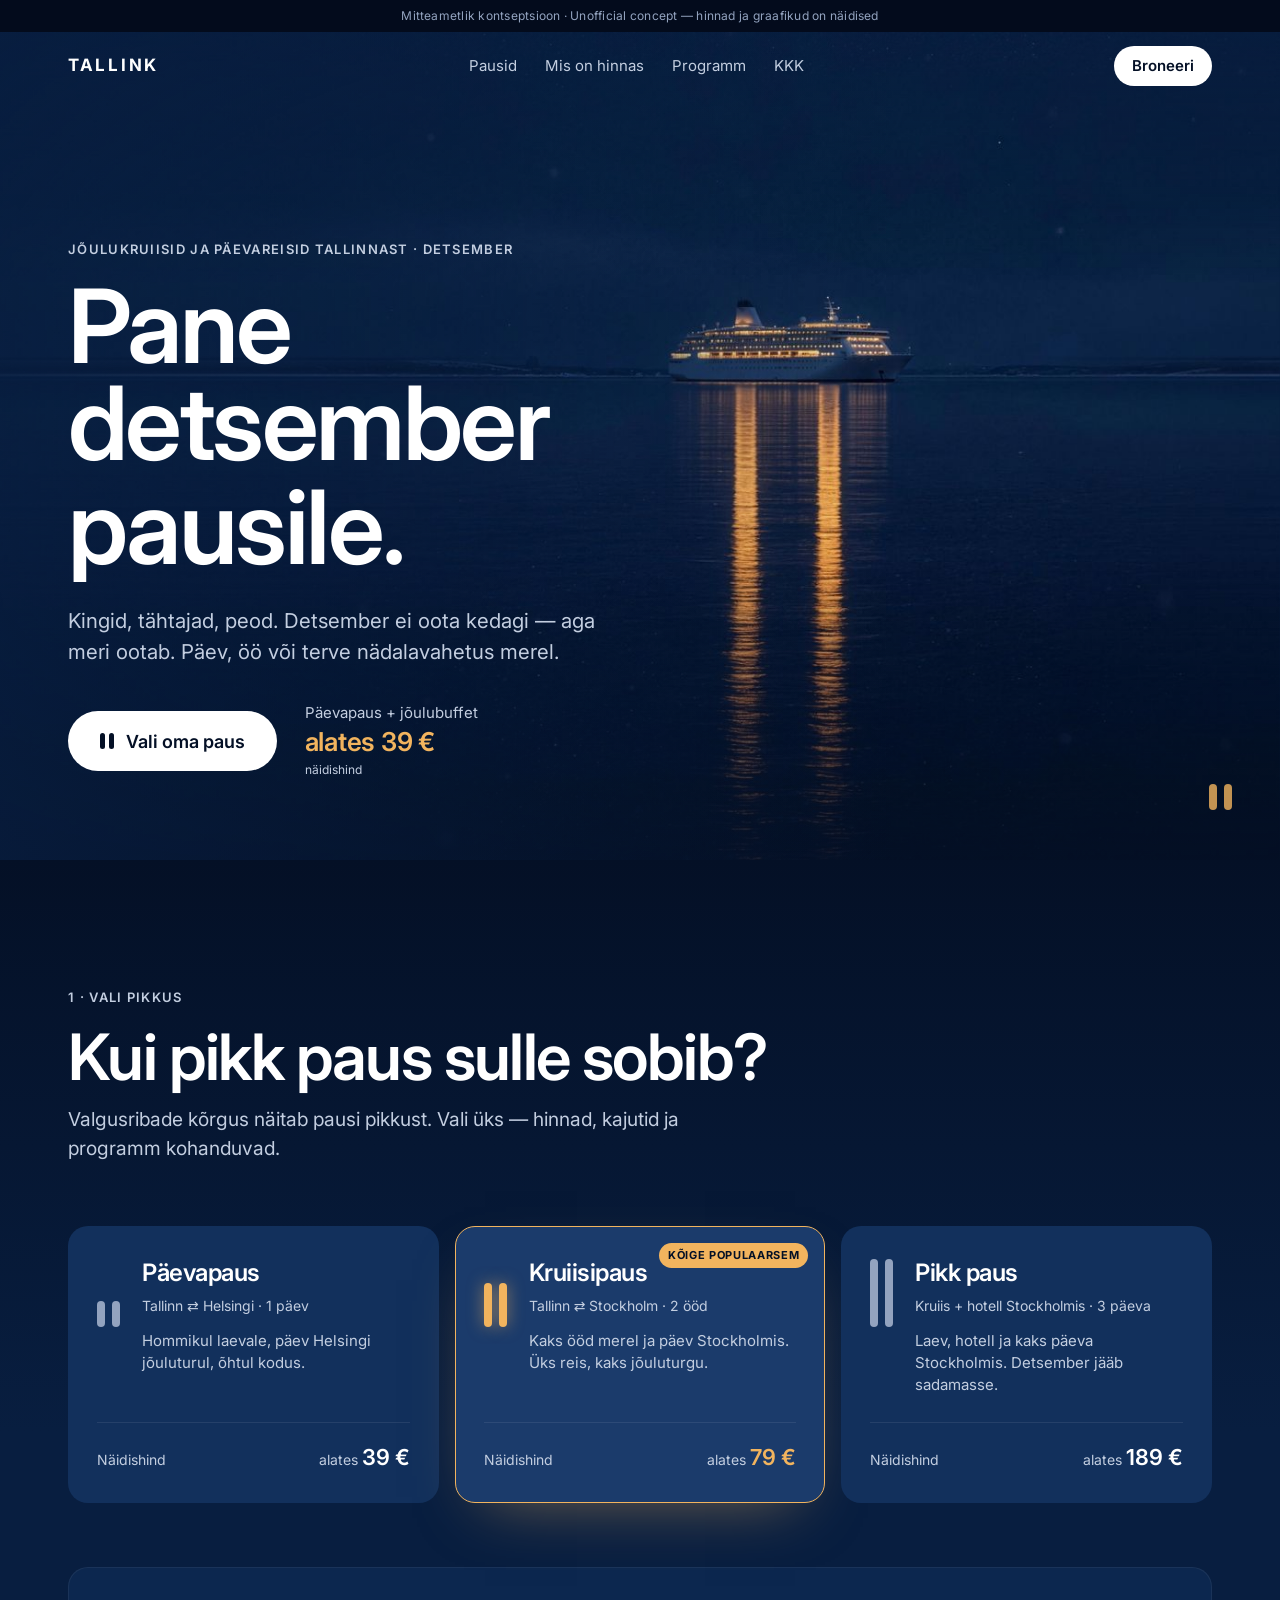
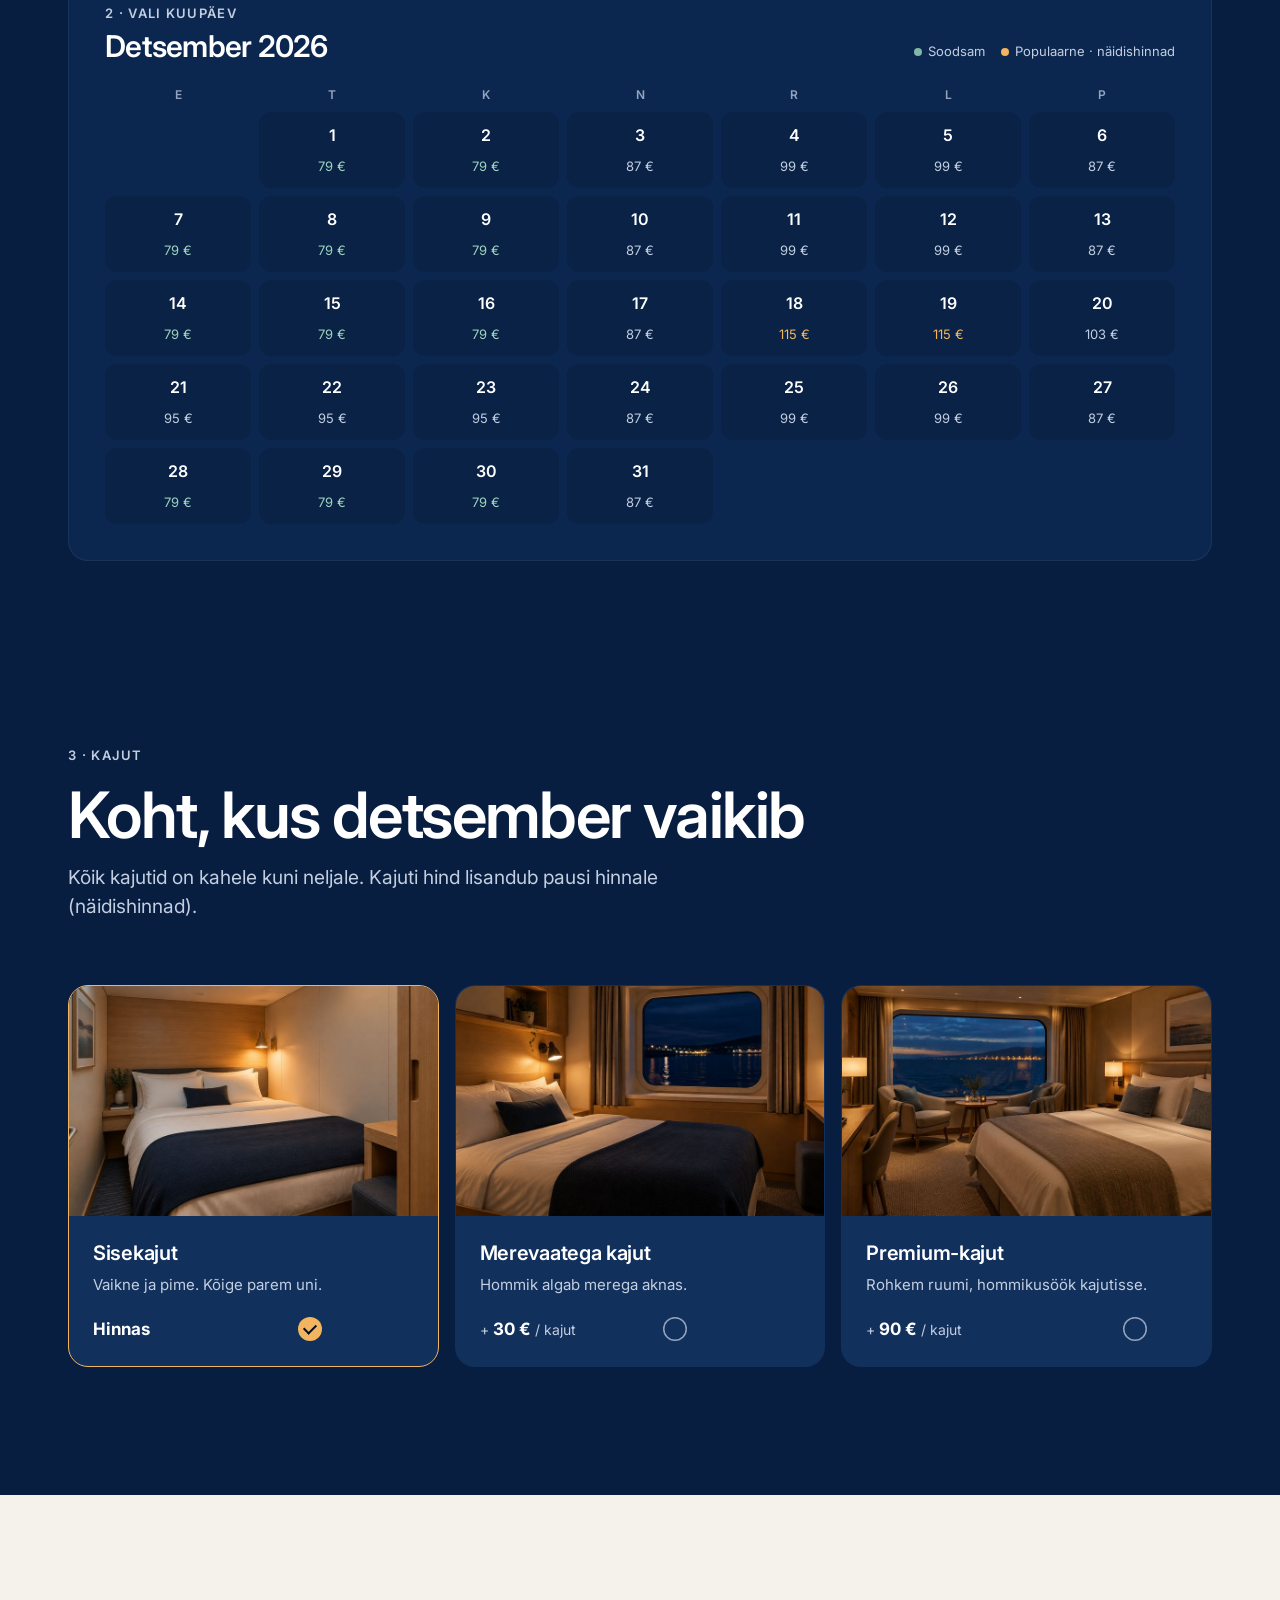
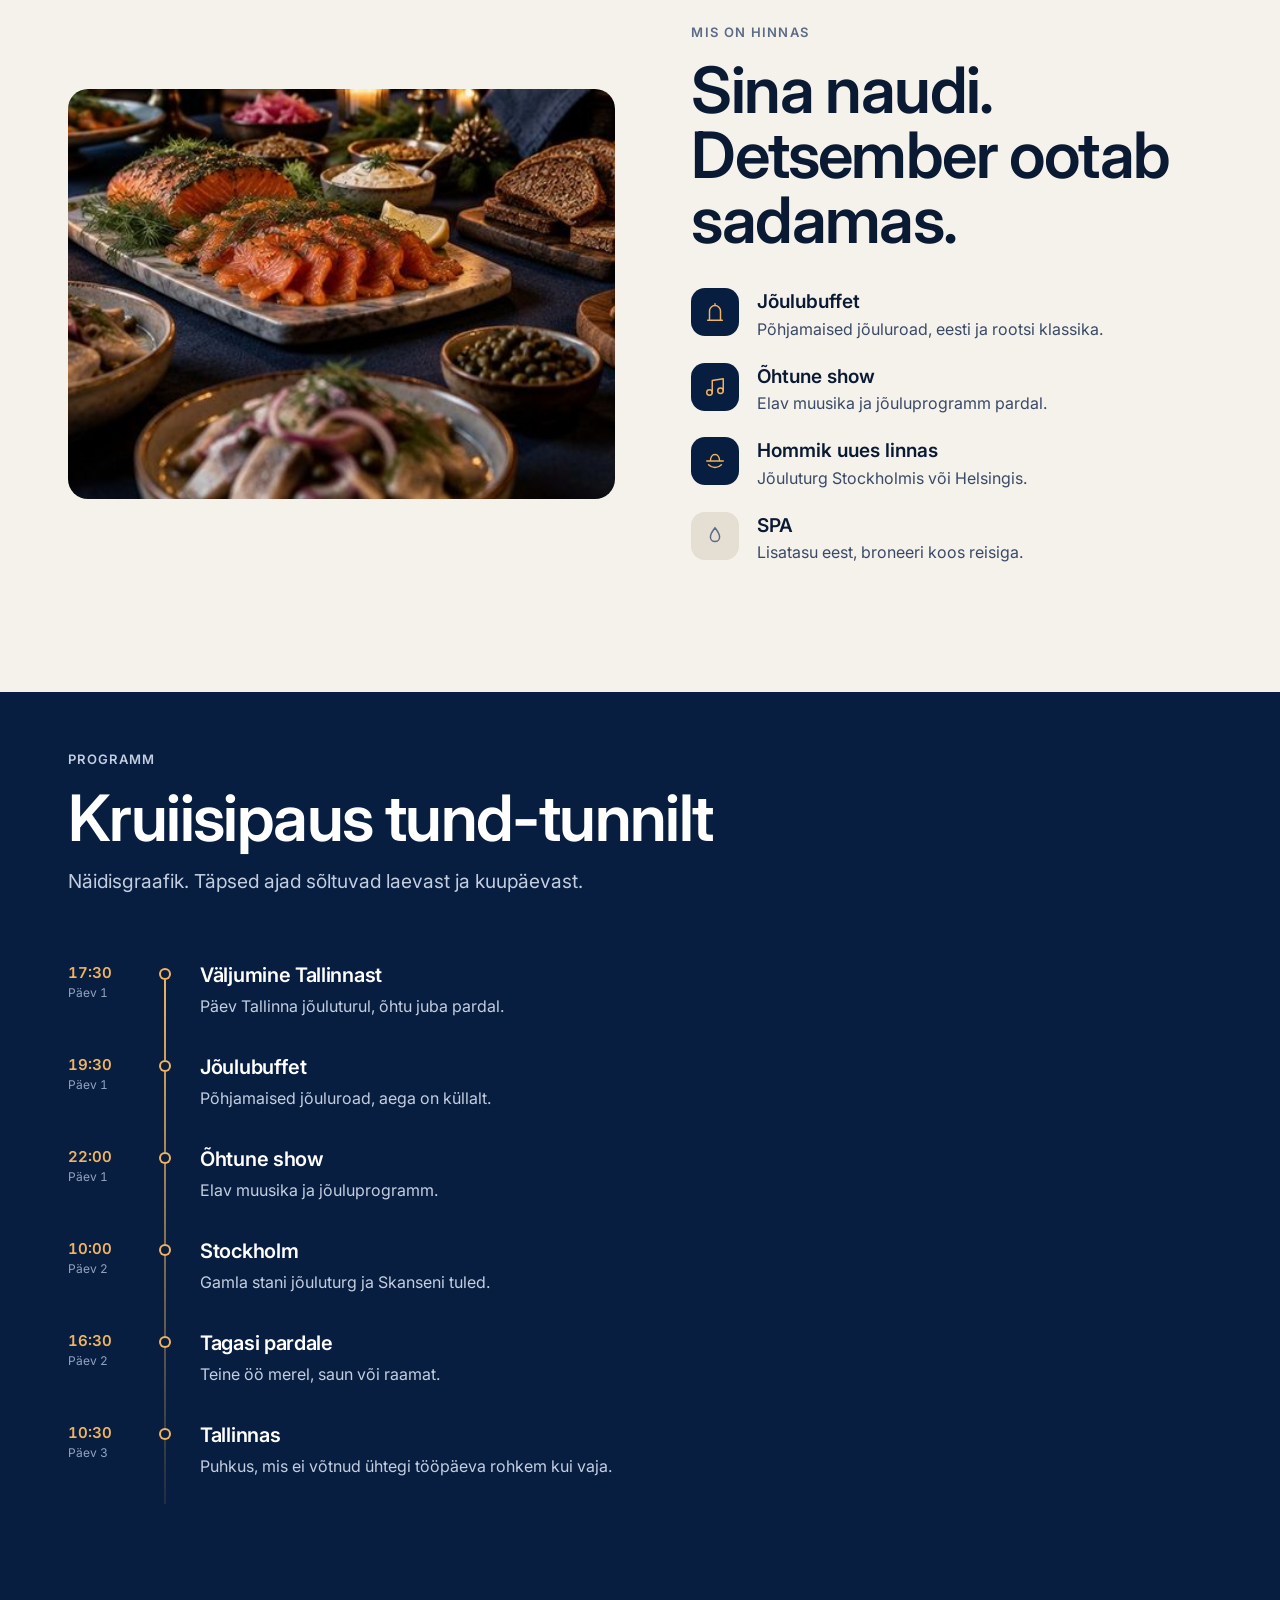
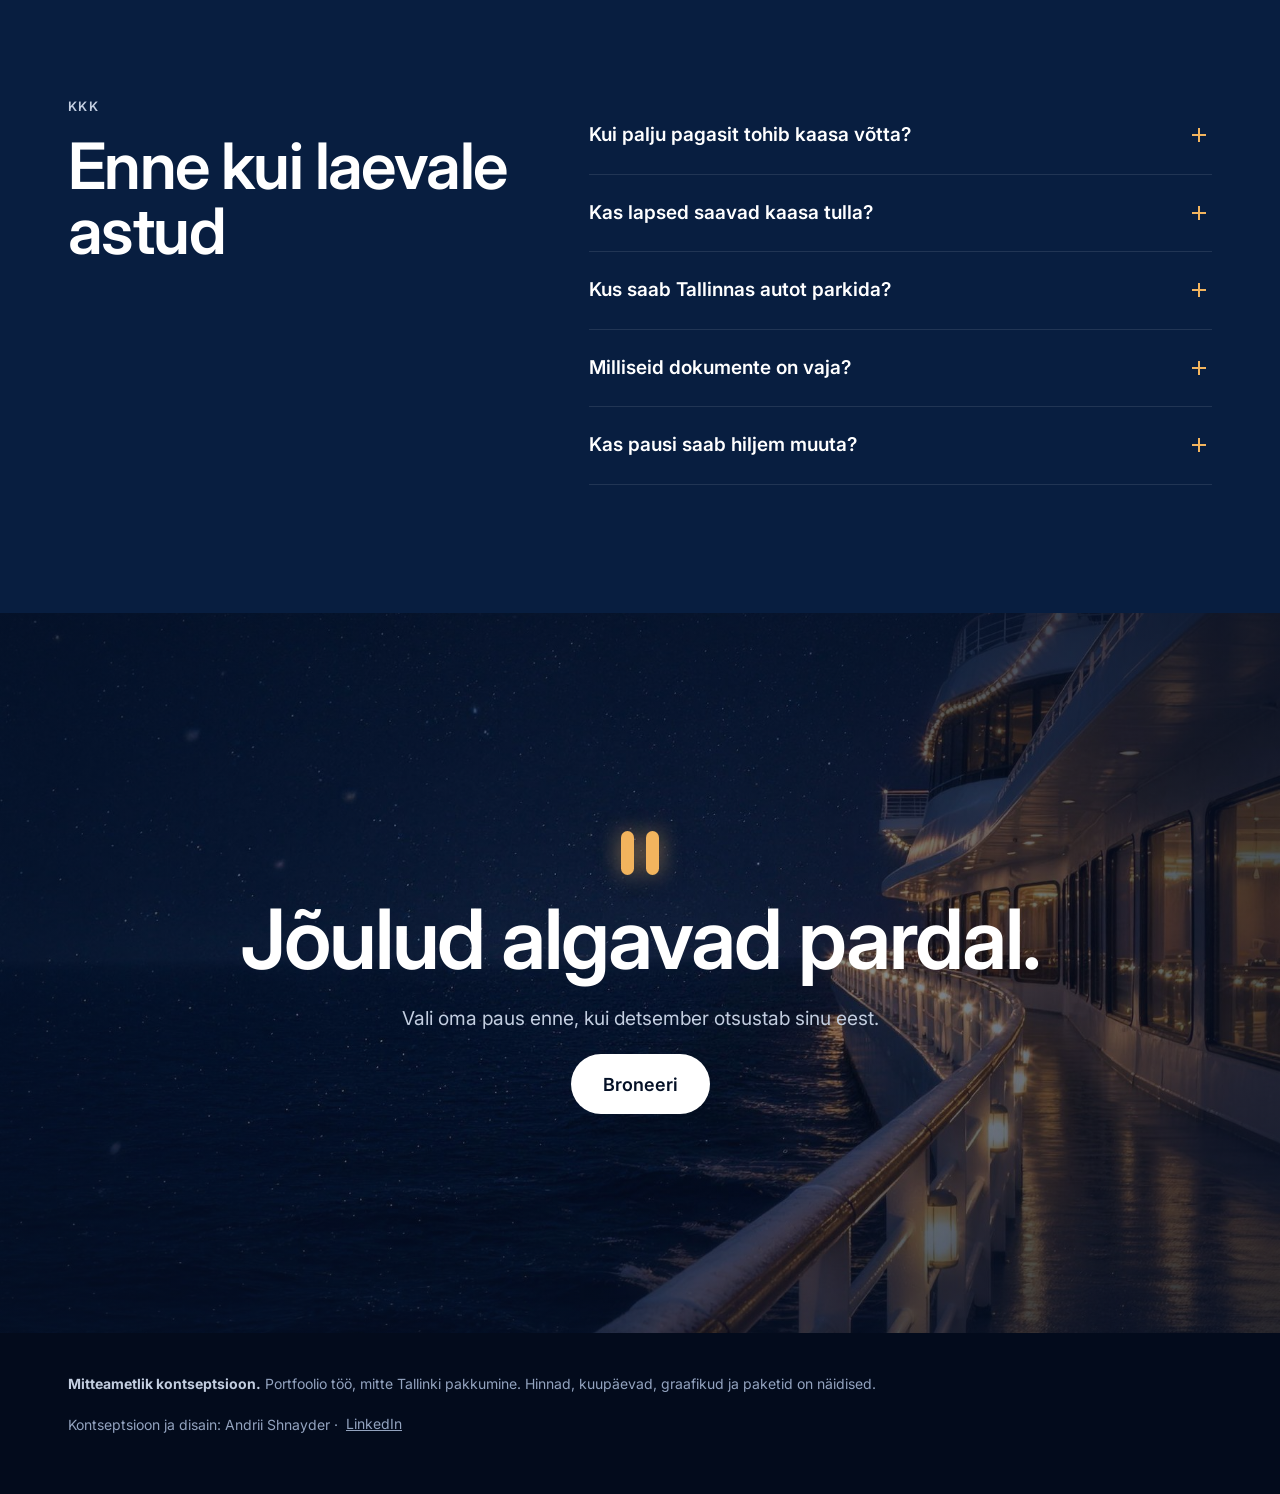
==== 07-maandumisleht/index.html @ 97275d50 "Add files via upload" ====
<!doctype html>
<html lang="et">
<head>
<meta charset="utf-8">
<meta name="viewport" content="width=device-width,initial-scale=1,viewport-fit=cover">
<title>Pane detsember pausile — Tallink (mitteametlik kontseptsioon)</title>
<meta name="description" content="Jõulukampaania kontseptsioon: vali oma paus — päevareis Helsingisse, kruiis Stockholmi või pikk paus hotelliga. Mitteametlik portfoolio töö.">
<meta name="robots" content="noindex">
<meta property="og:title" content="Pane detsember pausile — mitteametlik kontseptsioon">
<meta property="og:description" content="Vali oma paus: päevareis, kruiis või pikk paus. Portfoolio töö, mitte Tallinki pakkumine.">
<meta property="og:image" content="assets/og-1200x630.jpg">
<meta name="theme-color" content="#081E40">
<link rel="preconnect" href="https://fonts.googleapis.com"><link rel="preconnect" href="https://fonts.gstatic.com" crossorigin>
<link href="https://fonts.googleapis.com/css2?family=Inter:opsz,wght@14..32,400;14..32,600;14..32,700&display=swap" rel="stylesheet">
<link rel="preload" as="image" media="(min-width:701px)" imagesrcset="assets/hero-wide-1600.jpg 1600w, assets/hero-wide-2400.jpg 2400w, assets/hero-wide-2880.jpg 2880w" imagesizes="100vw">
<link rel="preload" as="image" media="(max-width:700px)" imagesrcset="assets/hero-900.jpg 900w, assets/hero-1600.jpg 1600w" imagesizes="100vw">
<link rel="stylesheet" href="assets/paus.css">
</head>
<body>
<a class="skip" href="#pausid">Liigu sisu juurde</a>

<div class="ribbon" role="note">Mitteametlik kontseptsioon · Unofficial concept — hinnad ja graafikud on näidised</div>

<header class="hdr" data-hdr>
  <div class="wrap hdr__in">
    <a class="wordmark" href="#top" aria-label="Tallink, lehe algusesse">TALLINK</a>
    <nav class="hdr__nav" aria-label="Lehe osad">
      <a href="#pausid">Pausid</a><a href="#hinnas">Mis on hinnas</a><a href="#programm">Programm</a><a href="#kkk">KKK</a>
    </nav>
    <a class="btn btn--sm" href="#pausid" data-book>Broneeri</a>
  </div>
</header>

<main id="top">
  <!-- 1 HERO -->
  <section class="hero" aria-labelledby="hero-title">
    <picture class="hero__img">
      <source media="(min-width:701px)" srcset="assets/hero-wide-1600.jpg 1600w, assets/hero-wide-2400.jpg 2400w, assets/hero-wide-2880.jpg 2880w" sizes="100vw">
      <img src="assets/hero-1600.jpg" srcset="assets/hero-900.jpg 900w, assets/hero-1600.jpg 1600w, assets/hero-2400.jpg 2400w" sizes="100vw"
        alt="Reisilaev öisel merel, akende soe valgus peegeldub vees kahe vertikaalse valgusribana" fetchpriority="high">
    </picture>
    <div class="hero__shade"></div>
    <div class="wrap hero__in">
      <p class="eyebrow reveal">Jõulukruiisid ja päevareisid Tallinnast · detsember</p>
      <h1 id="hero-title" class="hero__title"><span class="line"><span>Pane detsember</span></span><span class="line"><span>pausile.</span></span></h1>
      <p class="hero__sub reveal">Kingid, tähtajad, peod. Detsember ei oota kedagi — aga meri ootab. Päev, öö või terve nädalavahetus merel.</p>
      <div class="hero__cta reveal">
        <a class="btn btn--lg" href="#pausid"><span class="pause" aria-hidden="true"><i></i><i></i></span>Vali oma paus</a>
        <p class="hero__price">Päevapaus + jõulubuffet <b>alates 39 €</b> <small>näidishind</small></p>
      </div>
    </div>
    <a class="scrollcue" href="#pausid" aria-label="Keri pauside juurde"><span class="pause" aria-hidden="true"><i></i><i></i></span></a>
  </section>

  <!-- 2 PAUSE PICKER + CALENDAR -->
  <section id="pausid" class="sec sec--pick" aria-labelledby="pick-title">
    <div class="wrap">
      <div class="sec__head reveal">
        <p class="eyebrow">1 · Vali pikkus</p>
        <h2 id="pick-title">Kui pikk paus sulle sobib?</h2>
        <p class="lead">Valgusribade kõrgus näitab pausi pikkust. Vali üks — hinnad, kajutid ja programm kohanduvad.</p>
      </div>

      <div class="picker" role="radiogroup" aria-label="Pausi pikkus" data-picker>
        <!-- filled by JS from PAUSES; noscript fallback below -->
      </div>
      <noscript><p class="lead">Päevapaus · Kruiisipaus · Pikk paus — broneeri tallink.com lehel.</p></noscript>

      <div class="cal reveal" data-cal>
        <div class="cal__head">
          <div>
            <p class="eyebrow">2 · Vali kuupäev</p>
            <h3 data-cal-title>Detsember 2026</h3>
          </div>
          <p class="cal__note"><span class="dot dot--low"></span>Soodsam <span class="dot dot--high"></span>Populaarne · näidishinnad</p>
        </div>
        <div class="cal__dow" aria-hidden="true"><span>E</span><span>T</span><span>K</span><span>N</span><span>R</span><span>L</span><span>P</span></div>
        <div class="cal__grid" role="grid" aria-label="Detsembri kuupäevad ja näidishinnad" data-cal-grid></div>
      </div>
    </div>
  </section>

  <!-- 3 CABINS -->
  <section class="sec" aria-labelledby="cab-title" data-cabins-sec>
    <div class="wrap">
      <div class="sec__head reveal">
        <p class="eyebrow">3 · Kajut</p>
        <h2 id="cab-title">Koht, kus detsember vaikib</h2>
        <p class="lead" data-cab-lead>Kõik kajutid on kahele kuni neljale. Hind lisandub pausi hinnale.</p>
      </div>
      <div class="cards" data-cabins></div>
    </div>
  </section>

  <!-- 4 WHAT'S INCLUDED -->
  <section id="hinnas" class="sec sec--incl" aria-labelledby="incl-title">
    <div class="wrap incl">
      <figure class="incl__img reveal">
        <img src="assets/buffet-1200.jpg" srcset="assets/buffet-800.jpg 800w, assets/buffet-1200.jpg 1200w" sizes="(min-width:900px) 50vw, 100vw" loading="lazy"
          alt="Põhjamaine jõulubuffet: graavilõhe, heeringas, rukkileib ja piparkoogid küünlavalgel">
      </figure>
      <div class="incl__txt">
        <p class="eyebrow reveal">Mis on hinnas</p>
        <h2 id="incl-title" class="reveal">Sina naudi. Detsember ootab sadamas.</h2>
        <ul class="incl__list">
          <li class="reveal"><span class="ico" aria-hidden="true"><svg viewBox="0 0 24 24"><path d="M4 21h16M6 21V11a6 6 0 0 1 12 0v10M12 5V3"/></svg></span><div><b>Jõulubuffet</b><span>Põhjamaised jõuluroad, eesti ja rootsi klassika.</span></div></li>
          <li class="reveal"><span class="ico" aria-hidden="true"><svg viewBox="0 0 24 24"><path d="M9 18V5l12-2v13"/><circle cx="6" cy="18" r="3"/><circle cx="18" cy="16" r="3"/></svg></span><div><b>Õhtune show</b><span>Elav muusika ja jõuluprogramm pardal.</span></div></li>
          <li class="reveal"><span class="ico" aria-hidden="true"><svg viewBox="0 0 24 24"><path d="M3 12h18M7 12c0-4 2-7 5-7s5 3 5 7M5 16c2 2 4 3 7 3s5-1 7-3"/></svg></span><div><b>Hommik uues linnas</b><span>Jõuluturg Stockholmis või Helsingis.</span></div></li>
          <li class="reveal"><span class="ico ico--muted" aria-hidden="true"><svg viewBox="0 0 24 24"><path d="M12 3c3 4 5 6.5 5 10a5 5 0 0 1-10 0c0-3.5 2-6 5-10z"/></svg></span><div><b>SPA</b><span>Lisatasu eest, broneeri koos reisiga.</span></div></li>
        </ul>
      </div>
    </div>
  </section>

  <!-- 5 PROGRAM -->
  <section id="programm" class="sec" aria-labelledby="prog-title">
    <div class="wrap">
      <div class="sec__head reveal">
        <p class="eyebrow">Programm</p>
        <h2 id="prog-title" data-prog-title>Kruiisipaus tund-tunnilt</h2>
        <p class="lead">Näidisgraafik. Täpsed ajad sõltuvad laevast ja kuupäevast.</p>
      </div>
      <ol class="tl" data-timeline></ol>
    </div>
  </section>

  <!-- 6 FAQ -->
  <section id="kkk" class="sec sec--faq" aria-labelledby="faq-title">
    <div class="wrap faq">
      <div class="sec__head reveal">
        <p class="eyebrow">KKK</p>
        <h2 id="faq-title">Enne kui laevale astud</h2>
      </div>
      <div class="faq__list">
        <details class="reveal"><summary>Kui palju pagasit tohib kaasa võtta?</summary><p>Jalgsi reisijana võid kaasa võtta käsipagasi ja kohvri. Täpsed piirangud leiad Tallinki pagasitingimustest enne broneerimist.</p></details>
        <details class="reveal"><summary>Kas lapsed saavad kaasa tulla?</summary><p>Jah, pausid sobivad ka peredele. Laste hinnad ja alaealiste üksi reisimise tingimused leiad Tallinki reisitingimustest.</p></details>
        <details class="reveal"><summary>Kus saab Tallinnas autot parkida?</summary><p>Sadama läheduses on tasulised parklad. Kui reisid autoga laeva peal, vali broneeringus sõiduki pilet.</p></details>
        <details class="reveal"><summary>Milliseid dokumente on vaja?</summary><p>Kehtiv pass või ID-kaart. Schengeni-sisestel reisidel Eesti, Soome ja Rootsi vahel piisab ID-kaardist.</p></details>
        <details class="reveal"><summary>Kas pausi saab hiljem muuta?</summary><p>Kuupäeva ja kajutit saab muuta vastavalt valitud piletitüübi tingimustele. Paindlik pilet annab kõige rohkem vabadust.</p></details>
      </div>
    </div>
  </section>

  <!-- 7 FINAL CTA -->
  <section class="final" aria-labelledby="final-title">
    <img class="final__img" src="assets/deck-1200.jpg" srcset="assets/deck-800.jpg 800w, assets/deck-1200.jpg 1200w, assets/deck-1800.jpg 1800w" sizes="100vw" loading="lazy"
      alt="Laeva välistekk öösel, valge reeling, soojad tuled ja vaikne meri">
    <div class="final__shade"></div>
    <div class="wrap final__in reveal">
      <span class="pause pause--glow" aria-hidden="true"><i></i><i></i></span>
      <h2 id="final-title">Jõulud algavad pardal.</h2>
      <p class="lead">Vali oma paus enne, kui detsember otsustab sinu eest.</p>
      <a class="btn btn--lg" href="#pausid" data-book>Broneeri</a>
    </div>
  </section>
</main>

<footer class="ftr">
  <div class="wrap ftr__in">
    <p><b>Mitteametlik kontseptsioon.</b> Portfoolio töö, mitte Tallinki pakkumine. Hinnad, kuupäevad, graafikud ja paketid on näidised.</p>
    <p>Kontseptsioon ja disain: Andrii Shnayder · <a href="https://www.linkedin.com/in/andrii-shnayder-a15bb8440">LinkedIn</a></p>
  </div>
</footer>

<!-- mobile sticky booking bar -->
<div class="bar" data-bar aria-live="polite">
  <div class="bar__txt"><b data-bar-pause>Kruiisipaus</b><span data-bar-meta>Vali kuupäev</span></div>
  <a class="btn" href="#pausid" data-book>Broneeri</a>
</div>

<!-- booking summary dialog -->
<dialog class="dlg" data-dlg aria-labelledby="dlg-title">
  <form method="dialog" class="dlg__in">
    <p class="eyebrow">Sinu paus</p>
    <h3 id="dlg-title" data-dlg-title>Kruiisipaus</h3>
    <dl class="dlg__dl">
      <div><dt>Marsruut</dt><dd data-dlg-route></dd></div>
      <div><dt>Kuupäev</dt><dd data-dlg-date></dd></div>
      <div><dt>Kajut</dt><dd data-dlg-cabin></dd></div>
      <div><dt>Hind alates</dt><dd data-dlg-price></dd></div>
    </dl>
    <p class="dlg__note" data-dlg-note>Kontseptsioonis viib see nupp Tallinki broneerimissüsteemi, kuhu valik on juba eeltäidetud.</p>
    <div class="dlg__act">
      <button class="btn btn--ghost" value="cancel">Muuda valikut</button>
      <a class="btn" href="https://www.tallink.com/" rel="noopener" data-dlg-go>Jätka broneerimist</a>
    </div>
  </form>
</dialog>

<script src="assets/paus.js" defer></script>
</body>
</html>
---- 07-maandumisleht/assets/paus.css ----
/* Pane detsember pausile — landing (unofficial concept) */
:root{
  --navy-950:#030B1C;--navy-900:#041026;--navy-800:#081E40;--navy-700:#12305C;--navy-600:#1B3B6B;--navy-500:#3A5784;
  --white:#fff;--mist:#C3CEE0;--mist-2:#93A3BF;--paper:#F5F2EC;--ink:#0A1A33;
  --amber:#F2B45E;--amber-2:#FFD08F;--amber-ink:#8A5A12;
  --font:"Inter Display","Inter",system-ui,-apple-system,"Segoe UI",sans-serif;
  --r:20px;--r-sm:12px;
  --ease:cubic-bezier(.22,.61,.36,1);--ease-out:cubic-bezier(.16,1,.3,1);
  --gut:clamp(16px,4vw,48px);--max:1240px;
  --sec:clamp(72px,10vw,140px);
  --bar-h:0px;
}
*{box-sizing:border-box;margin:0;padding:0}
html{scroll-behavior:smooth;-webkit-text-size-adjust:100%}
body{font-family:var(--font);font-optical-sizing:auto;background:var(--navy-800);color:var(--white);line-height:1.5;-webkit-font-smoothing:antialiased;padding-bottom:var(--bar-h)}
img{display:block;max-width:100%;height:auto}
a{color:inherit}
:focus-visible{outline:2px solid var(--amber);outline-offset:3px;border-radius:6px}
.wrap{width:100%;max-width:var(--max);margin:0 auto;padding:0 var(--gut)}
.skip{position:absolute;left:-999px;top:8px;z-index:100;background:var(--white);color:var(--ink);padding:10px 16px;border-radius:999px}
.skip:focus{left:8px}
h1,h2,h3{font-weight:600;letter-spacing:-.025em;line-height:1.02}
h2{font-size:clamp(34px,5vw,64px)}
h3{font-size:clamp(22px,2.4vw,30px)}
.eyebrow{font-size:13px;letter-spacing:.1em;text-transform:uppercase;color:var(--mist);font-weight:600}
.lead{font-size:clamp(17px,1.5vw,20px);color:var(--mist);max-width:56ch;line-height:1.5}

/* pause mark */
.pause{display:inline-flex;gap:.28em;align-items:flex-end}
.pause i{display:block;width:.3em;height:1em;border-radius:1em;background:currentColor}
.pause--glow{color:var(--amber);font-size:44px}
.pause--glow i{box-shadow:0 0 22px rgba(242,180,94,.6)}

/* buttons */
.btn{display:inline-flex;align-items:center;justify-content:center;gap:.65em;min-height:48px;padding:0 24px;border-radius:999px;background:var(--white);color:var(--navy-900);font-weight:600;font-size:16px;text-decoration:none;border:0;cursor:pointer;font-family:inherit;
  transition:transform .3s var(--ease-out),box-shadow .3s var(--ease),background .2s}
.btn:hover{transform:translateY(-2px);box-shadow:0 10px 30px -10px rgba(242,180,94,.55)}
.btn:active{transform:translateY(0) scale(.98)}
.btn .pause{font-size:16px}
.btn--lg{min-height:60px;padding:0 32px;font-size:18px}
.btn--sm{min-height:40px;padding:0 18px;font-size:15px}
.btn--ghost{background:transparent;color:var(--white);box-shadow:inset 0 0 0 1px var(--navy-500)}
.btn--ghost:hover{box-shadow:inset 0 0 0 1px var(--mist)}

.ribbon{background:var(--navy-950);color:var(--mist-2);font-size:12px;text-align:center;padding:7px var(--gut);letter-spacing:.02em}

/* header */
.hdr{position:sticky;top:0;z-index:40;transition:background .4s var(--ease),box-shadow .4s}
.hdr.is-solid{background:rgba(8,30,64,.86);backdrop-filter:saturate(1.4) blur(14px);-webkit-backdrop-filter:saturate(1.4) blur(14px);box-shadow:0 1px 0 rgba(255,255,255,.06)}
.hdr__in{display:flex;align-items:center;justify-content:space-between;height:68px;gap:24px}
.wordmark{font-weight:700;letter-spacing:.16em;font-size:17px;text-decoration:none;display:inline-flex;align-items:center;min-height:44px}
.hdr__nav{display:flex;gap:28px;font-size:15px}
.hdr__nav a{text-decoration:none;color:var(--mist);position:relative;padding:6px 0;transition:color .2s}
.hdr__nav a::after{content:"";position:absolute;left:0;right:0;bottom:0;height:1px;background:var(--amber);transform:scaleX(0);transform-origin:left;transition:transform .35s var(--ease-out)}
.hdr__nav a:hover{color:var(--white)}.hdr__nav a:hover::after{transform:scaleX(1)}
@media(max-width:860px){.hdr__nav{display:none}}

/* hero */
.hero{position:relative;min-height:min(92svh,940px);display:flex;align-items:flex-end;margin-top:-68px;overflow:hidden;background:var(--navy-800)}
.hero__img{position:absolute;inset:0}
.hero__img img{width:100%;height:100%;object-fit:cover;object-position:60% 50%;transform:scale(1.06);animation:heroIn 2.4s var(--ease-out) forwards}
@keyframes heroIn{to{transform:scale(1)}}
.hero__shade{position:absolute;inset:0;background:linear-gradient(90deg,rgba(8,30,64,.78) 0%,rgba(8,30,64,.25) 45%,rgba(8,30,64,0) 70%),linear-gradient(180deg,rgba(8,30,64,.6) 0%,rgba(8,30,64,0) 30%,rgba(4,16,38,0) 65%,rgba(4,16,38,.85) 100%)}
.hero__in{position:relative;padding-top:160px;padding-bottom:clamp(56px,9vh,110px)}
.hero__title{font-size:clamp(52px,8vw,116px);line-height:.95;margin:18px 0 24px}
@media(min-width:701px){.hero__in{max-width:var(--max)}.hero__title,.hero__sub,.hero__cta{max-width:min(56vw,760px)}}
.hero__title .line{display:block;overflow:hidden;padding-bottom:.06em}
.hero__title .line>span{display:block;transform:translateY(105%);animation:lineUp 1.1s var(--ease-out) forwards}
.hero__title .line:nth-child(2)>span{animation-delay:.12s}
@keyframes lineUp{to{transform:none}}
.hero__sub{font-size:clamp(17px,1.6vw,21px);color:var(--mist);max-width:44ch}
.hero__cta{display:flex;flex-wrap:wrap;align-items:center;gap:20px 28px;margin-top:36px}
.hero__price{font-size:15px;color:var(--mist);line-height:1.35}
.hero__price b{display:block;color:var(--amber);font-size:26px;font-weight:600;letter-spacing:-.01em}
.hero__price small{font-size:12px}
.scrollcue{position:absolute;right:var(--gut);bottom:40px;color:var(--amber);font-size:26px;opacity:.8}
.scrollcue .pause i{animation:breathe 2.6s var(--ease) infinite}
.scrollcue .pause i:nth-child(2){animation-delay:.25s}
@keyframes breathe{0%,100%{transform:scaleY(1);opacity:1}50%{transform:scaleY(.55);opacity:.5}}
@media(max-width:700px){.scrollcue{display:none}.hero__img img{object-position:50% 60%}.hero{min-height:88svh}}

/* sections */
.sec{padding:var(--sec) 0}
.sec+.sec:not(.sec--incl){padding-top:calc(var(--sec)*.45)}
.sec--incl+.sec{padding-top:var(--sec)}
.sec__head{margin-bottom:clamp(36px,5vw,64px);display:grid;gap:16px}
.sec--pick{background:linear-gradient(180deg,var(--navy-900),var(--navy-800) 40%)}

/* picker */
.picker{display:grid;grid-template-columns:repeat(3,1fr);gap:16px}
@media(max-width:820px){.picker{grid-template-columns:1fr}}
.pk{position:relative;display:grid;grid-template-columns:auto 1fr;grid-template-rows:auto auto 1fr;gap:4px 22px;text-align:left;padding:28px;border-radius:var(--r);background:var(--navy-700);color:var(--white);border:1px solid transparent;cursor:pointer;font:inherit;
  transition:background .35s var(--ease),border-color .35s,transform .4s var(--ease-out)}
.pk:hover{transform:translateY(-4px);background:var(--navy-600)}
.pk[aria-checked=true]{background:var(--navy-600);border-color:var(--amber);box-shadow:0 24px 60px -30px rgba(242,180,94,.5)}
.pk__bars{grid-row:1/4;display:flex;gap:7px;align-items:flex-end;height:72px;padding-top:4px}
.pk__bars i{display:block;width:8px;border-radius:8px;background:var(--mist-2);height:var(--h);transform-origin:bottom;transition:background .35s,box-shadow .35s,transform .6s var(--ease-out)}
.pk[aria-checked=true] .pk__bars i{background:var(--amber);box-shadow:0 0 16px rgba(242,180,94,.6);animation:grow .7s var(--ease-out)}
@keyframes grow{from{transform:scaleY(.2)}to{transform:scaleY(1)}}
.pk__name{font-size:24px;font-weight:600;letter-spacing:-.02em}
.pk__meta{font-size:14px;color:var(--mist)}
.pk__desc{font-size:15px;color:var(--mist);margin-top:10px;line-height:1.45}
.pk__price{grid-column:1/-1;display:flex;justify-content:space-between;align-items:baseline;margin-top:22px;padding-top:18px;border-top:1px solid rgba(255,255,255,.08);font-size:14px;color:var(--mist)}
.pk__price b{font-size:22px;color:var(--white);font-weight:600}
.pk[aria-checked=true] .pk__price b{color:var(--amber)}
.pk__tag{position:absolute;top:16px;right:16px;font-size:11px;letter-spacing:.06em;text-transform:uppercase;background:var(--amber);color:var(--navy-900);font-weight:700;padding:4px 9px;border-radius:999px}

/* calendar */
.cal{margin-top:clamp(40px,5vw,64px);padding:clamp(20px,3vw,36px);border-radius:var(--r);background:rgba(18,48,92,.55);border:1px solid rgba(255,255,255,.06)}
.cal__head{display:flex;justify-content:space-between;align-items:flex-end;flex-wrap:wrap;gap:12px;margin-bottom:24px}
.cal__head h3{margin-top:8px}
.cal__note{font-size:13px;color:var(--mist);display:flex;align-items:center;gap:6px}
.dot{width:8px;height:8px;border-radius:50%;display:inline-block}.dot--low{background:#7FB8A4}.dot--high{background:var(--amber);margin-left:10px}
.cal__dow,.cal__grid{display:grid;grid-template-columns:repeat(7,1fr);gap:8px}
.cal__dow{font-size:12px;color:var(--mist-2);text-align:center;margin-bottom:8px;font-weight:600}
.day{position:relative;min-height:76px;border-radius:var(--r-sm);border:1px solid transparent;background:rgba(8,30,64,.6);color:var(--white);font:inherit;cursor:pointer;padding:10px 6px;display:flex;flex-direction:column;align-items:center;justify-content:space-between;
  transition:background .25s,border-color .25s,transform .3s var(--ease-out)}
.day:hover:not(:disabled){background:var(--navy-600);transform:translateY(-2px)}
.day__n{font-size:16px;font-weight:600}
.day__p{font-size:13px;color:var(--mist)}
.day.is-low .day__p{color:#9FD3BF}
.day.is-high .day__p{color:var(--amber)}
.day[aria-selected=true],.day[aria-selected=true]:hover:not(:disabled){background:var(--white);color:var(--navy-900);border-color:var(--white);transform:none}
.day[aria-selected=true] .day__p{color:var(--navy-700)}
.day:disabled{opacity:.28;cursor:not-allowed}
.day--empty{background:none;pointer-events:none}
@media(max-width:560px){.cal__dow,.cal__grid{gap:4px}.day{min-height:58px;padding:7px 2px}.day__n{font-size:14px}.day__p{font-size:11px}}

/* cabins */
.cards{display:grid;grid-template-columns:repeat(3,1fr);gap:16px}
@media(max-width:900px){.cards{grid-template-columns:1fr 1fr}}
@media(max-width:600px){.cards{grid-template-columns:1fr}}
.cab{border-radius:var(--r);background:var(--navy-700);overflow:hidden;display:flex;flex-direction:column;border:1px solid transparent;cursor:pointer;text-align:left;color:inherit;font:inherit;
  transition:transform .45s var(--ease-out),border-color .3s,background .3s}
.cab:hover{transform:translateY(-6px)}
.cab[aria-pressed=true]{border-color:var(--amber)}
.cab__img{aspect-ratio:16/10;overflow:hidden;background:var(--navy-900)}
.cab__img img{width:100%;height:100%;object-fit:cover;transition:transform 1.2s var(--ease-out)}
.cab:hover .cab__img img{transform:scale(1.05)}
.cab__body{padding:22px 24px 24px;display:grid;gap:6px;flex:1}
.cab__name{font-size:20px;font-weight:600;letter-spacing:-.015em}
.cab__desc{font-size:15px;color:var(--mist)}
.cab__row{display:flex;justify-content:space-between;align-items:center;margin-top:14px;font-size:14px;color:var(--mist)}
.cab__row b{color:var(--white);font-size:17px}
.cab__check{width:24px;height:24px;border-radius:50%;box-shadow:inset 0 0 0 1.5px var(--mist-2);display:grid;place-items:center;transition:background .25s}
.cab[aria-pressed=true] .cab__check{background:var(--amber);box-shadow:none}
.cab[aria-pressed=true] .cab__check::after{content:"";width:10px;height:6px;border:2px solid var(--navy-900);border-top:0;border-right:0;transform:rotate(-45deg) translate(1px,-1px)}
.seats{padding:28px;border-radius:var(--r);background:var(--navy-700);display:flex;gap:20px;align-items:center;grid-column:1/-1}
.seats p{color:var(--mist)}

/* included */
.sec--incl{background:var(--paper);color:var(--ink)}
.sec--incl .eyebrow{color:#5B6B86}
.incl{display:grid;grid-template-columns:1.05fr 1fr;gap:clamp(32px,6vw,96px);align-items:center}
@media(max-width:900px){.incl{grid-template-columns:1fr}}
.incl__img{border-radius:var(--r);overflow:hidden;aspect-ratio:4/3}
.incl__img img{width:100%;height:100%;object-fit:cover}
.incl__txt h2{margin:14px 0 36px;color:var(--ink)}
.incl__list{list-style:none;display:grid;gap:22px}
.incl__list li{display:grid;grid-template-columns:48px 1fr;gap:18px;align-items:start}
.incl__list b{display:block;font-size:19px;font-weight:600}
.incl__list span{color:#3A4A66}
.ico{width:48px;height:48px;border-radius:14px;background:var(--navy-800);display:grid;place-items:center}
.ico svg{width:22px;height:22px;fill:none;stroke:var(--amber);stroke-width:1.6;stroke-linecap:round;stroke-linejoin:round}
.ico--muted{background:#E4DED3}.ico--muted svg{stroke:#5B6B86}

/* timeline */
.tl{list-style:none;position:relative;display:grid;gap:0;max-width:860px}
.tl::before{content:"";position:absolute;left:96px;top:8px;bottom:8px;width:2px;background:linear-gradient(var(--amber),rgba(242,180,94,.1))}
.tl li{display:grid;grid-template-columns:96px 1fr;gap:36px;padding:0 0 34px;position:relative}
.tl li::before{content:"";position:absolute;left:91px;top:8px;width:12px;height:12px;border-radius:50%;background:var(--navy-800);box-shadow:inset 0 0 0 2px var(--amber)}
.tl__t{font-size:15px;font-weight:600;color:var(--amber);padding-top:2px;font-variant-numeric:tabular-nums}
.tl__d{font-size:12px;color:var(--mist-2);display:block;font-weight:400}
.tl h4{font-size:20px;font-weight:600;letter-spacing:-.015em}
.tl p{color:var(--mist);margin-top:4px}
@media(max-width:560px){.tl::before{left:70px}.tl li{grid-template-columns:70px 1fr;gap:28px}.tl li::before{left:65px}}

/* faq */
.faq{display:grid;grid-template-columns:1fr 1.4fr;gap:clamp(32px,6vw,96px);align-items:start}
@media(max-width:900px){.faq{grid-template-columns:1fr}}
.faq__list details{border-bottom:1px solid rgba(255,255,255,.1)}
.faq__list summary{list-style:none;cursor:pointer;padding:24px 44px 24px 0;font-size:19px;font-weight:600;position:relative;min-height:48px}
.faq__list summary::-webkit-details-marker{display:none}
.faq__list summary::after{content:"";position:absolute;right:6px;top:50%;width:14px;height:14px;margin-top:-7px;
  background:linear-gradient(var(--amber),var(--amber)) center/14px 2px no-repeat,linear-gradient(var(--amber),var(--amber)) center/2px 14px no-repeat;transition:transform .35s var(--ease-out)}
.faq__list details[open] summary::after{transform:rotate(45deg)}
.faq__list details p{color:var(--mist);padding:0 44px 26px 0;max-width:60ch}
.faq__list details[open] p{animation:fadeDown .45s var(--ease-out)}
@keyframes fadeDown{from{opacity:0;transform:translateY(-6px)}}

/* final */
.final{position:relative;min-height:80svh;display:grid;place-items:center;text-align:center;overflow:hidden}
.final__img{position:absolute;inset:0;width:100%;height:100%;object-fit:cover;object-position:center 55%}
.final__shade{position:absolute;inset:0;background:radial-gradient(ellipse at center,rgba(4,16,38,.35),rgba(4,16,38,.85))}
.final__in{position:relative;display:grid;justify-items:center;gap:22px;padding:var(--sec) var(--gut)}
.final h2{font-size:clamp(40px,6.5vw,88px)}

/* footer */
.ftr{background:var(--navy-950);color:var(--mist-2);font-size:14px;padding:40px 0 48px}
.ftr__in{display:grid;gap:8px}
.ftr b{color:var(--mist)}
.ftr a{display:inline-flex;align-items:center;min-height:44px;padding:0 4px}

/* mobile booking bar */
.bar{position:fixed;left:0;right:0;bottom:0;z-index:50;display:none;align-items:center;justify-content:space-between;gap:12px;padding:12px var(--gut) calc(12px + env(safe-area-inset-bottom));
  background:rgba(4,16,38,.94);backdrop-filter:blur(14px);-webkit-backdrop-filter:blur(14px);border-top:1px solid rgba(255,255,255,.08);transform:translateY(110%);transition:transform .5s var(--ease-out)}
.bar.is-on{transform:none}
.bar__txt{display:grid;line-height:1.25;min-width:0}
.bar__txt b{font-size:16px}
.bar__txt span{font-size:13px;color:var(--mist);white-space:nowrap;overflow:hidden;text-overflow:ellipsis}
@media(max-width:860px){.bar{display:flex}body{--bar-h:76px}}

/* dialog */
.dlg{margin:auto;border:0;border-radius:24px;background:var(--navy-700);color:var(--white);width:min(480px,calc(100% - 32px));padding:0;box-shadow:0 40px 100px -20px rgba(0,0,0,.6)}
.dlg::backdrop{background:rgba(3,11,28,.7);backdrop-filter:blur(4px)}
.dlg[open]{animation:dlgIn .45s var(--ease-out)}
@keyframes dlgIn{from{opacity:0;transform:translateY(16px) scale(.98)}}
.dlg__in{padding:32px;display:grid;gap:14px}
.dlg__dl{display:grid;gap:10px;margin:8px 0;padding:18px 0;border-top:1px solid rgba(255,255,255,.08);border-bottom:1px solid rgba(255,255,255,.08)}
.dlg__dl div{display:flex;justify-content:space-between;gap:16px}
.dlg__dl dt{color:var(--mist)}.dlg__dl dd{font-weight:600;text-align:right}
.dlg__note{font-size:13px;color:var(--mist-2)}
.dlg__act{display:flex;gap:10px;justify-content:flex-end;flex-wrap:wrap;margin-top:6px}

/* reveal on scroll */
.reveal{opacity:0;transform:translateY(24px);transition:opacity .9s var(--ease-out),transform .9s var(--ease-out)}
.reveal.is-in{opacity:1;transform:none}
.no-js .reveal{opacity:1;transform:none}

@media (prefers-reduced-motion:reduce){
  html{scroll-behavior:auto}
  *,*::before,*::after{animation-duration:.01ms!important;animation-iteration-count:1!important;transition-duration:.01ms!important}
  .reveal{opacity:1;transform:none}
  .hero__title .line>span{transform:none}
  .hero__img img{transform:none}
}

/* nudge when booking without a date */
.cal__grid.is-nudge .day.is-low{animation:nudge 1.1s var(--ease-out)}
@keyframes nudge{0%,100%{box-shadow:none}40%{box-shadow:0 0 0 2px var(--amber)}}

/* mobile hero: title in the sky, CTA under the reflections, ship between */
@media(max-width:700px){
  .hero{align-items:stretch}
  .hero__in{display:flex;flex-direction:column;padding-top:112px;padding-bottom:40px;min-height:88svh}
  .hero__sub{display:none}
  .hero__cta{margin-top:auto}
  .hero__img img{object-position:50% 34%}
}
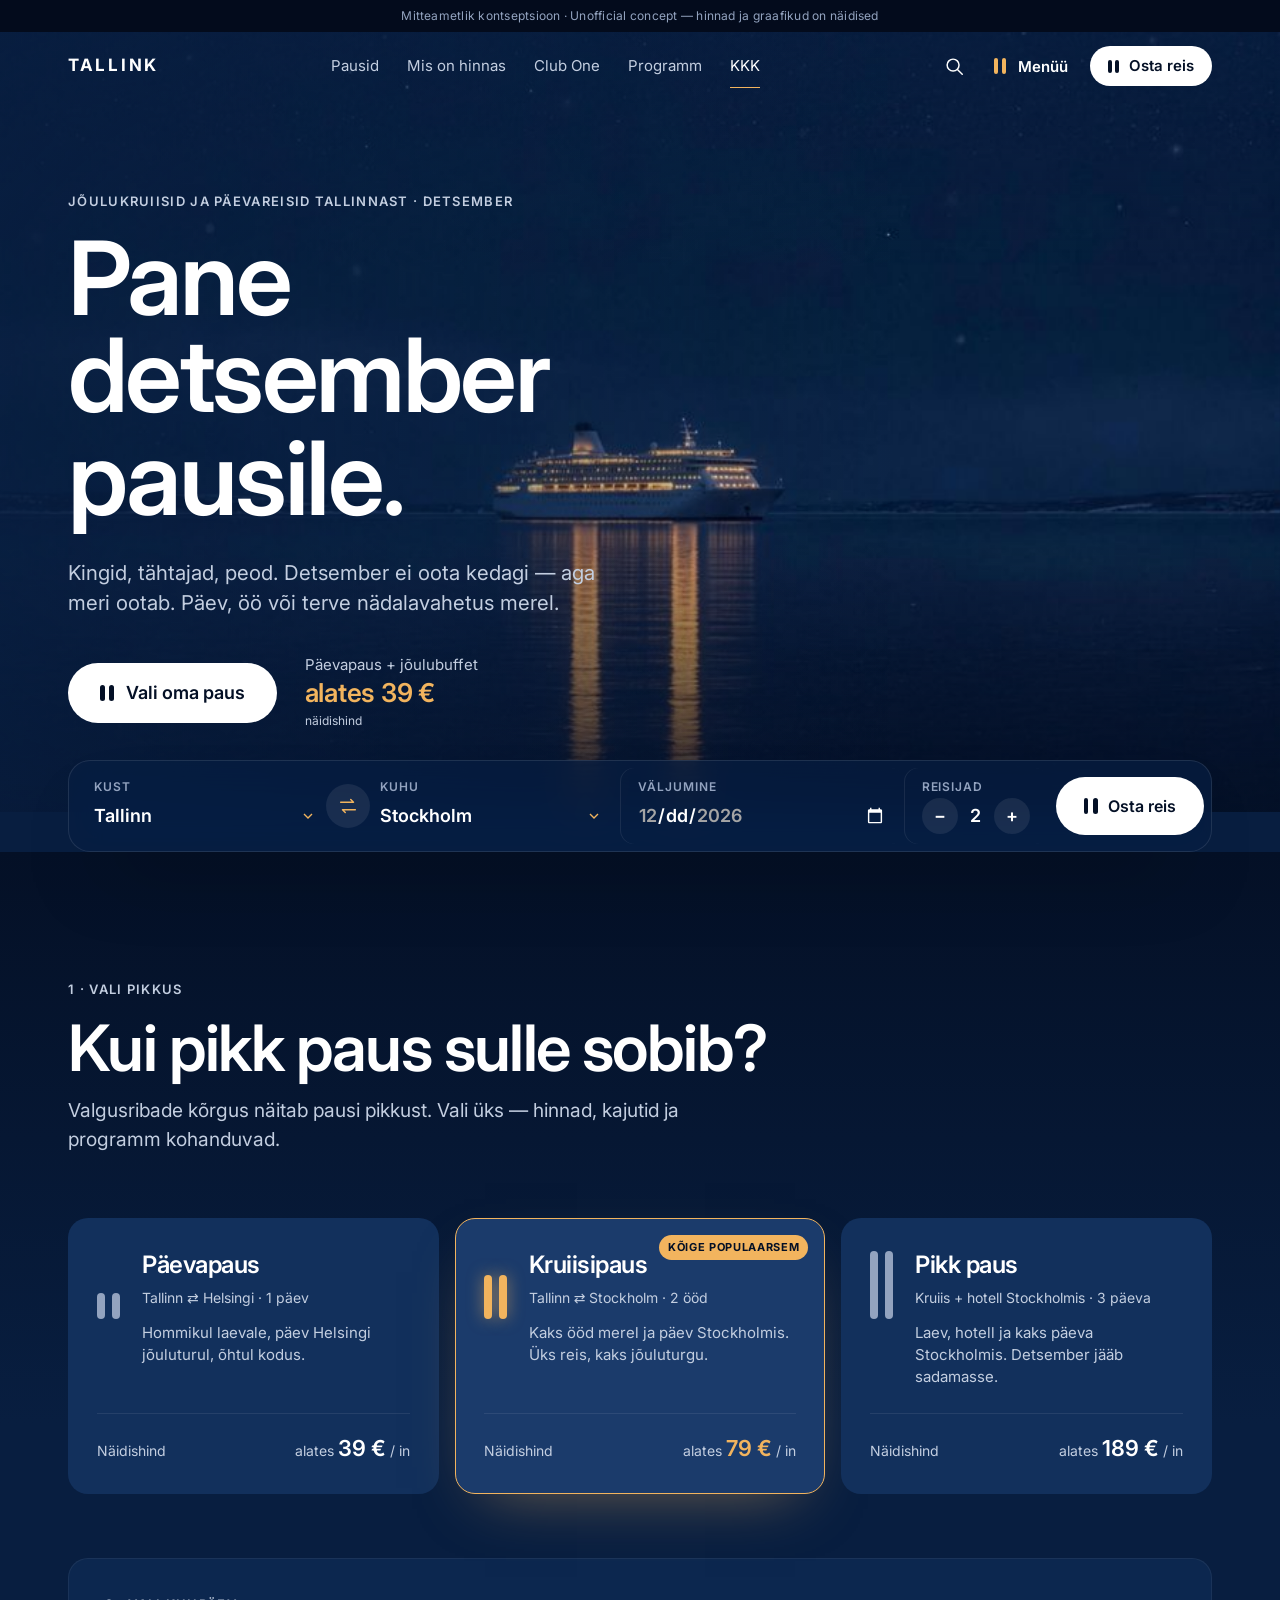
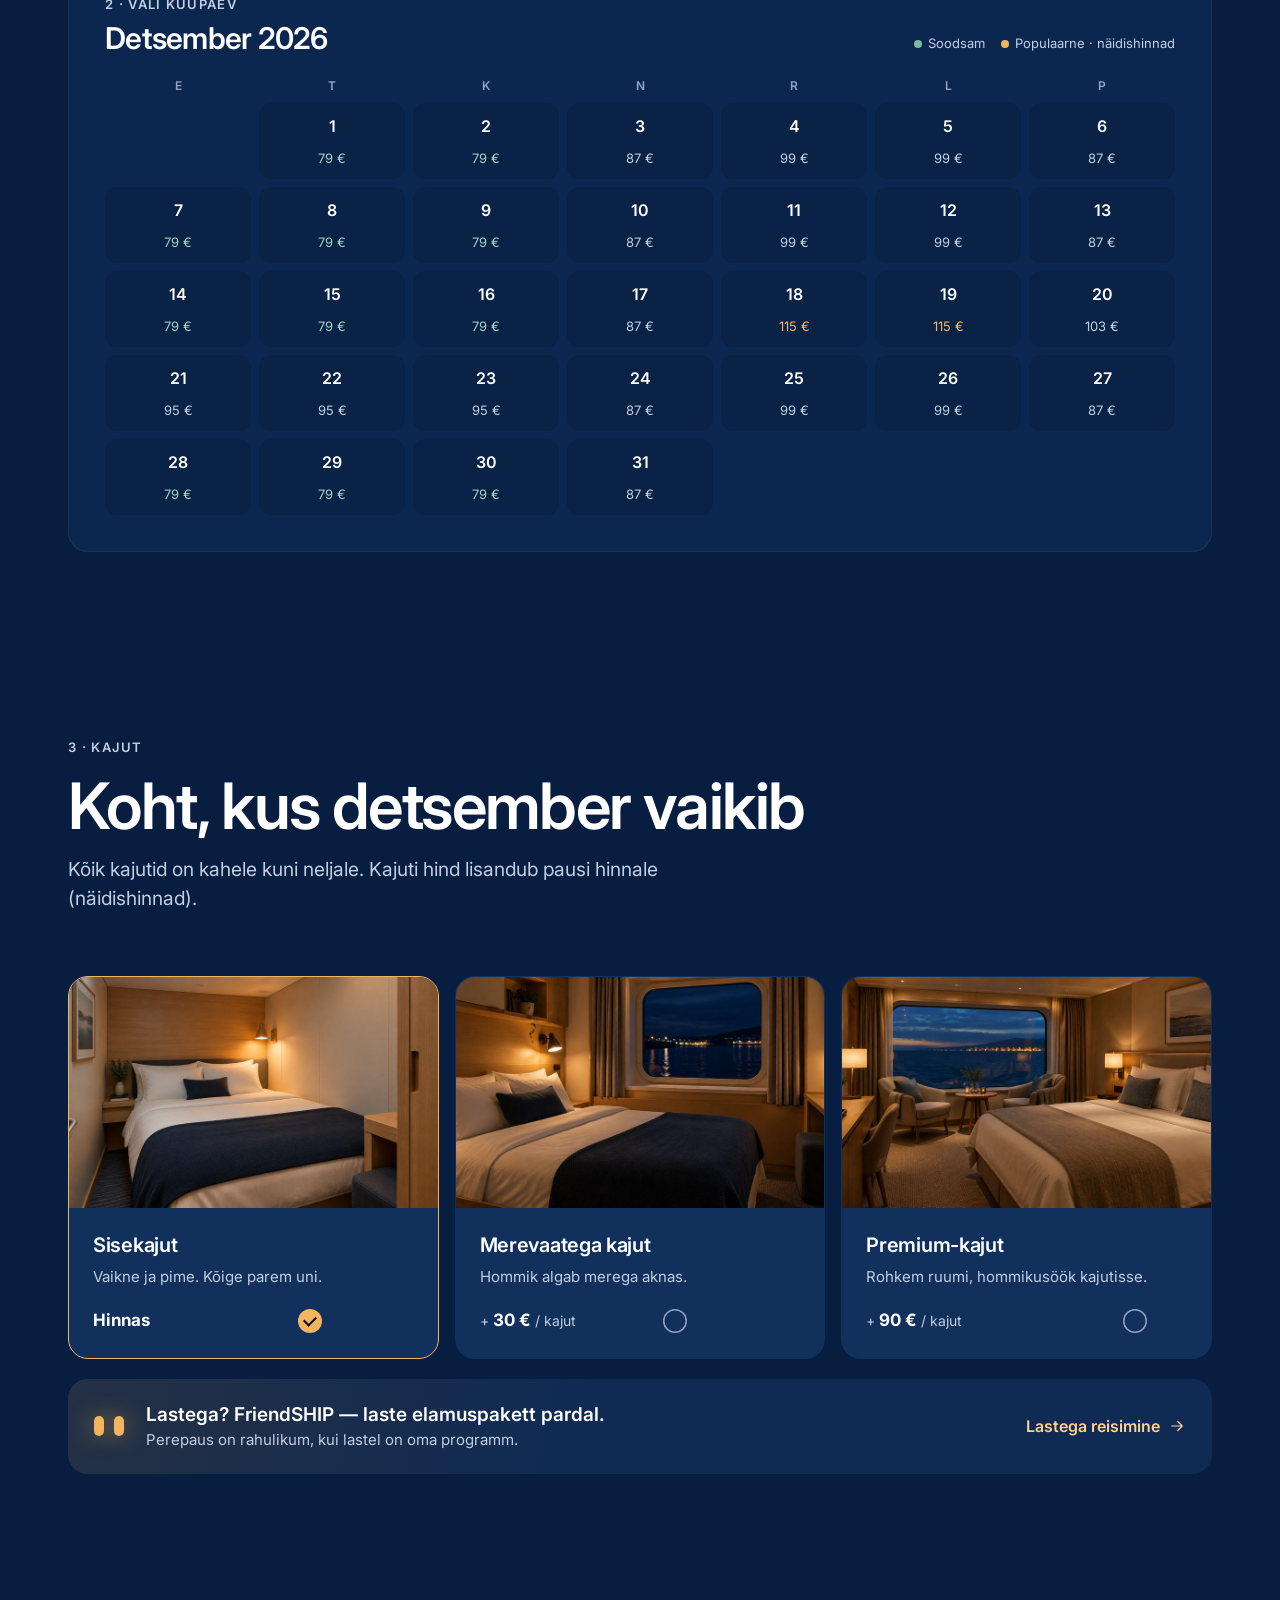
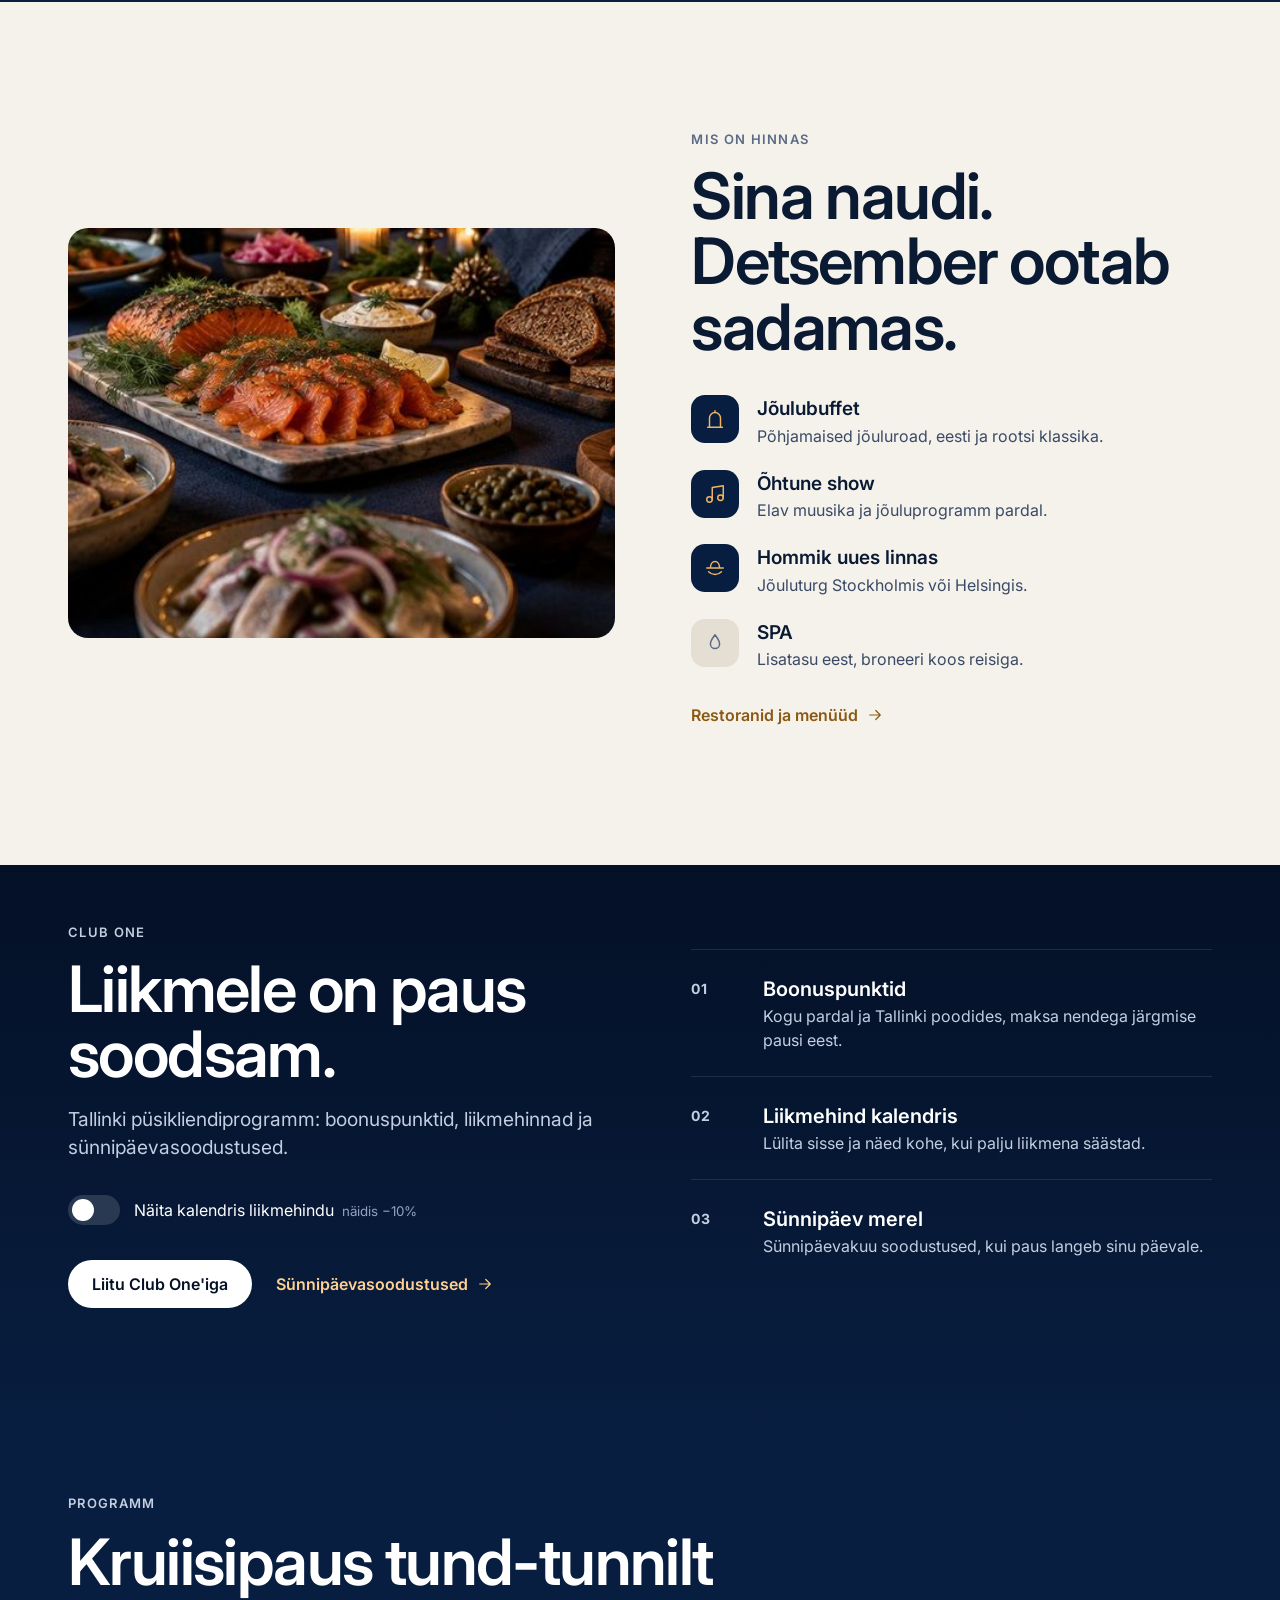
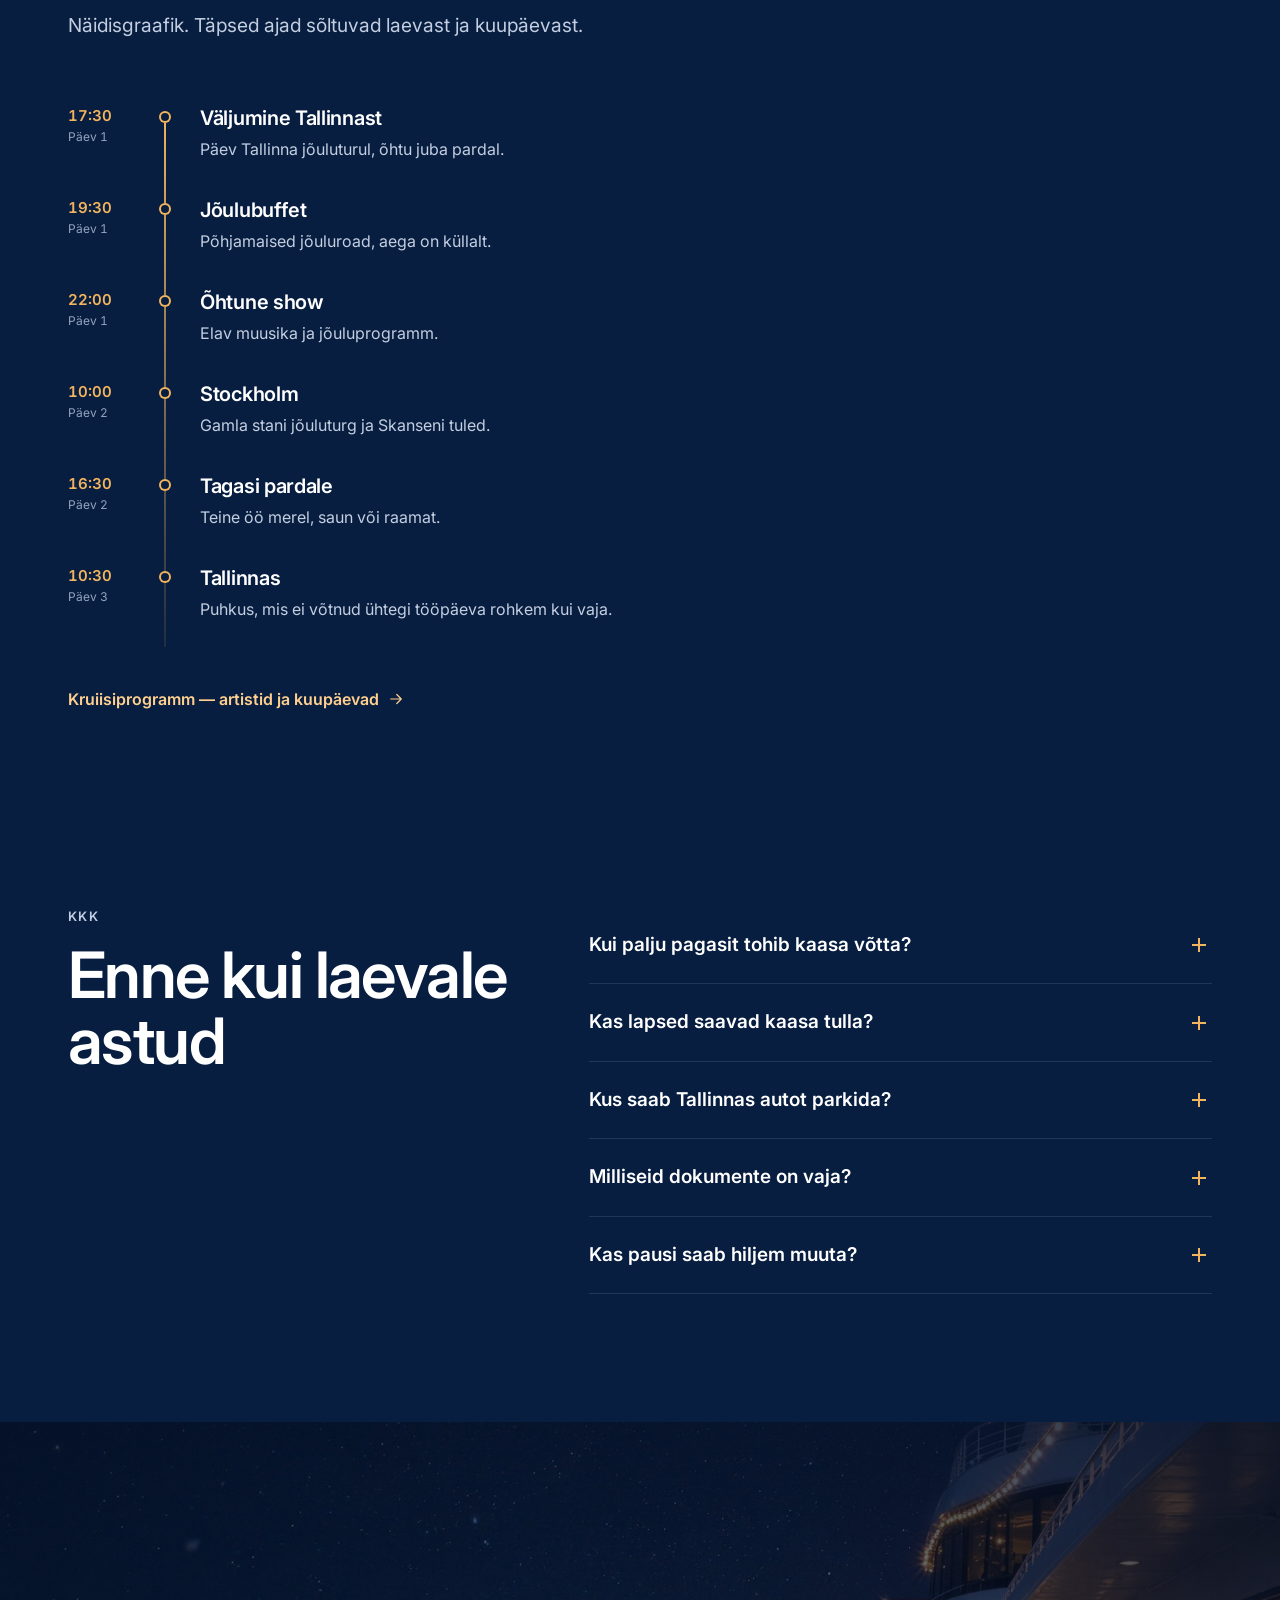
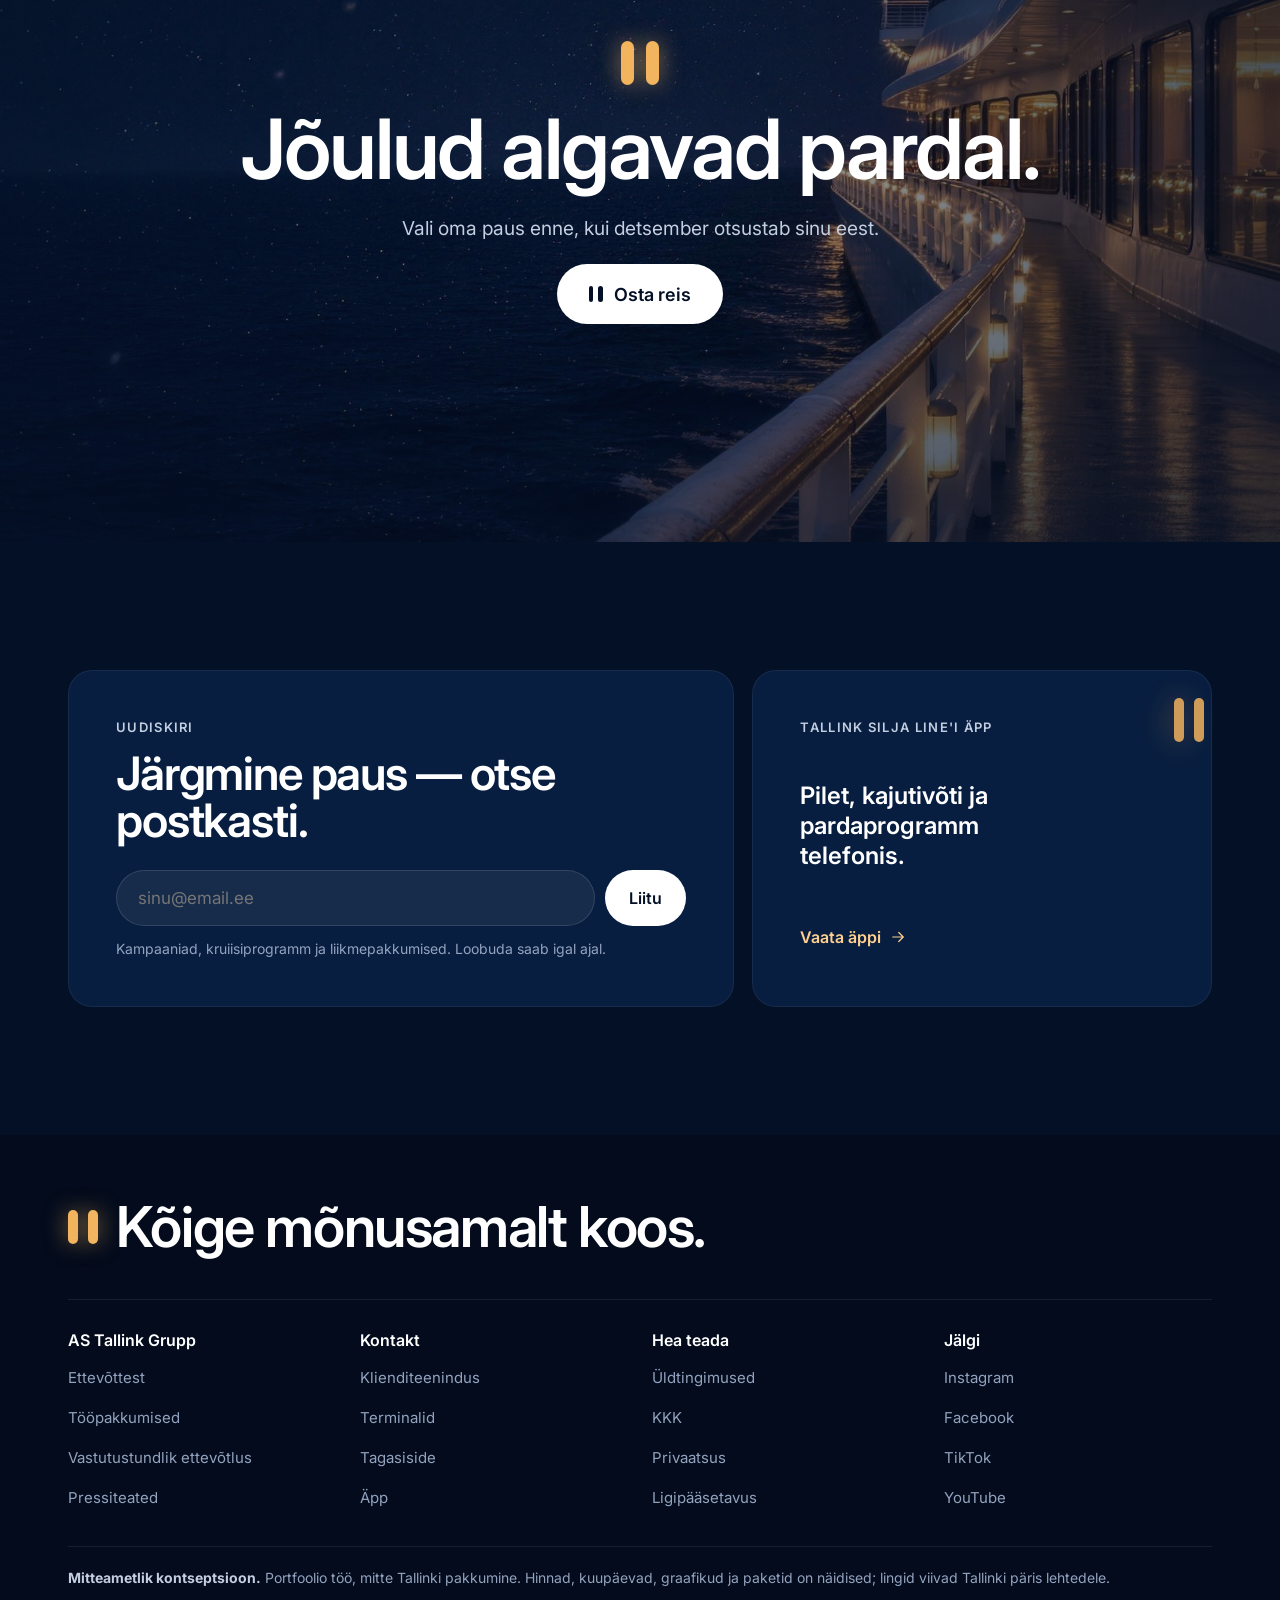
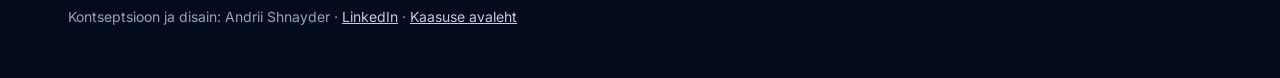
==== commit e1493025: "Add files via upload" ====
--- a/07-maandumisleht/index.html
+++ b/07-maandumisleht/index.html
@@ -15,21 +15,81 @@
 <link rel="preload" as="image" media="(min-width:701px)" imagesrcset="assets/hero-wide-1600.jpg 1600w, assets/hero-wide-2400.jpg 2400w, assets/hero-wide-2880.jpg 2880w" imagesizes="100vw">
 <link rel="preload" as="image" media="(max-width:700px)" imagesrcset="assets/hero-900.jpg 900w, assets/hero-1600.jpg 1600w" imagesizes="100vw">
 <link rel="stylesheet" href="assets/paus.css">
+<link rel="stylesheet" href="assets/site.css">
 </head>
 <body>
 <a class="skip" href="#pausid">Liigu sisu juurde</a>
 
 <div class="ribbon" role="note">Mitteametlik kontseptsioon · Unofficial concept — hinnad ja graafikud on näidised</div>
+
+<svg width="0" height="0" style="position:absolute" aria-hidden="true">
+  <defs>
+    <symbol id="i-search" viewBox="0 0 24 24"><circle cx="11" cy="11" r="6.5"/><path d="M16 16l5 5"/></symbol>
+    <symbol id="i-swap" viewBox="0 0 24 24"><path d="M4 8h14l-3-3M20 16H6l3 3"/></symbol>
+    <symbol id="i-cal" viewBox="0 0 24 24"><rect x="3" y="5" width="18" height="16" rx="2"/><path d="M3 10h18M8 3v4M16 3v4"/></symbol>
+    <symbol id="i-pax" viewBox="0 0 24 24"><circle cx="9" cy="8" r="3.2"/><path d="M3 20c.8-3.4 3.2-5.5 6-5.5s5.2 2.1 6 5.5M16 5.2a3 3 0 0 1 0 5.6M18 14.8c1.6.8 2.6 2.6 3 5.2"/></symbol>
+    <symbol id="i-arrow" viewBox="0 0 24 24"><path d="M5 12h14M13 6l6 6-6 6"/></symbol>
+    <symbol id="i-user" viewBox="0 0 24 24"><circle cx="12" cy="8" r="4"/><path d="M4 21c1.5-4 4.5-6 8-6s6.5 2 8 6"/></symbol>
+    <symbol id="i-ticket" viewBox="0 0 24 24"><path d="M4 6h16v4a2 2 0 0 0 0 4v4H4v-4a2 2 0 0 0 0-4z"/></symbol>
+  </defs>
+</svg>
 
 <header class="hdr" data-hdr>
   <div class="wrap hdr__in">
     <a class="wordmark" href="#top" aria-label="Tallink, lehe algusesse">TALLINK</a>
     <nav class="hdr__nav" aria-label="Lehe osad">
-      <a href="#pausid">Pausid</a><a href="#hinnas">Mis on hinnas</a><a href="#programm">Programm</a><a href="#kkk">KKK</a>
+      <a href="#pausid">Pausid</a><a href="#hinnas">Mis on hinnas</a><a href="#club-one">Club One</a><a href="#programm">Programm</a><a href="#kkk">KKK</a>
     </nav>
-    <a class="btn btn--sm" href="#pausid" data-book>Broneeri</a>
+    <div class="hdr__act">
+      <button class="ibtn" type="button" aria-label="Otsi" data-menu-open="search"><svg><use href="#i-search"/></svg></button>
+      <button class="ibtn menubtn" type="button" aria-label="Ava menüü" aria-expanded="false" aria-controls="menu" data-menu-open="nav">
+        <span class="menubtn__bars" aria-hidden="true"><i></i><i></i></span><span class="menubtn__t">Menüü</span>
+      </button>
+      <a class="btn btn--sm hdr__book" href="#pausid" data-book><span class="pause" aria-hidden="true"><i></i><i></i></span>Osta reis</a>
+    </div>
   </div>
+  <span class="hdr__prog" aria-hidden="true" data-prog></span>
 </header>
+
+<!-- full-screen menu: the Tallink site, re-imagined in the campaign language -->
+<div class="menu" id="menu" data-menu hidden>
+  <div class="menu__bg" aria-hidden="true"></div>
+  <div class="menu__in" role="dialog" aria-modal="true" aria-label="Menüü ja otsing">
+    <div class="menu__top wrap">
+      <span class="wordmark">TALLINK</span>
+      <button class="ibtn menubtn is-x" type="button" aria-label="Sulge menüü" data-menu-close><span class="menubtn__bars" aria-hidden="true"><i></i><i></i></span><span class="menubtn__t">Sulge</span></button>
+    </div>
+    <div class="menu__grid wrap">
+      <nav class="menu__nav" aria-label="Tallinki sait">
+        <a class="mi" href="https://www.tallink.com/ee-et" style="--i:0"><b>Laevareisid</b><small>Piletid ja kruiisid</small></a>
+        <a class="mi" href="https://www.tallink.com/ee-et/pardal/kruiisiprogramm" style="--i:1"><b>Pardal</b><small>Kruiisiprogramm, restoranid, ostud</small></a>
+        <a class="mi" href="#pausid" data-goto-pause="paev" style="--i:2"><b>Helsingi</b><small>Päevapaus · 2 h merel</small></a>
+        <a class="mi" href="#pausid" data-goto-pause="kruiis" style="--i:3"><b>Stockholm</b><small>Kruiisipaus · 2 ööd</small></a>
+        <a class="mi" href="https://www.tallink.com/ee-et/soidugraafikud" style="--i:4"><b>Sõidugraafikud</b><small>Kõik liinid ja ajad</small></a>
+        <a class="mi" href="https://www.tallink.com/ee-et/pakkumised-soodustused" style="--i:5"><b>Pakkumised</b><small>Sooduskoodid ja kampaaniad</small></a>
+        <a class="mi" href="https://www.tallink.com/ee-et/hea-teada/reisi-ostmine-muutmine-tuhistamine" style="--i:6"><b>Hea teada</b><small>Muutmine, tühistamine, KKK</small></a>
+        <a class="mi" href="https://www.tallink.com/ee-et/ari-ruhmareisid" style="--i:7"><b>Äri- ja rühmareisid</b><small>Koosolekud merel</small></a>
+      </nav>
+      <div class="menu__side">
+        <div class="msearch" style="--i:2">
+          <label for="q" class="eyebrow">Otsi</label>
+          <div class="msearch__f"><svg aria-hidden="true"><use href="#i-search"/></svg>
+            <input id="q" type="search" placeholder="buffet, pagas, Stockholm…" autocomplete="off" data-search-input aria-describedby="q-hint"></div>
+          <p class="msearch__hint" id="q-hint" data-search-hint>Populaarne</p>
+          <ul class="msearch__res" data-search-res></ul>
+        </div>
+        <div class="menu__acts" style="--i:4">
+          <a class="mact" href="https://www.tallink.com/ee-et/hea-teada/reisi-ostmine-muutmine-tuhistamine"><svg aria-hidden="true"><use href="#i-ticket"/></svg>Halda reisi infot</a>
+          <a class="mact" href="https://clubone.tallink.com/et"><svg aria-hidden="true"><use href="#i-user"/></svg>Logi sisse / Club One</a>
+        </div>
+      </div>
+    </div>
+    <div class="menu__foot wrap" style="--i:6">
+      <nav aria-label="Tallink Grupi teenused"><a href="https://hotels.tallink.com/et">Tallink Hotels</a><a href="https://shopping.tallink.com/et">E-shop</a><a href="https://freight.tallink.com/et">Kaubavedu</a><a href="https://clubone.tallink.com/et">Club One</a><a href="https://company.tallink.com/et">Tallink Grupp</a></nav>
+      <p class="menu__lang"><a href="#top" aria-current="true">ET</a><a href="https://www.tallink.com/" lang="en">EN</a></p>
+    </div>
+  </div>
+</div>
 
 <main id="top">
   <!-- 1 HERO -->
@@ -49,7 +109,35 @@
         <p class="hero__price">Päevapaus + jõulubuffet <b>alates 39 €</b> <small>näidishind</small></p>
       </div>
     </div>
-    <a class="scrollcue" href="#pausid" aria-label="Keri pauside juurde"><span class="pause" aria-hidden="true"><i></i><i></i></span></a>
+  </section>
+
+  <!-- quick booking: Tallink's route+date idea, as a glass "pause bar" linked to the picker -->
+  <section class="wrap pbar" aria-label="Kiirbroneering">
+    <form class="pbar__f" data-book-form novalidate>
+      <div class="pbar__fld">
+        <label for="bk-from">Kust</label>
+        <select id="bk-from" data-bk-from><option>Tallinn</option><option>Helsingi</option><option>Stockholm</option></select>
+      </div>
+      <button class="pbar__swap" type="button" aria-label="Vaheta suunda" data-bk-swap><svg aria-hidden="true"><use href="#i-swap"/></svg></button>
+      <div class="pbar__fld">
+        <label for="bk-to">Kuhu</label>
+        <select id="bk-to" data-bk-to><option>Helsingi</option><option selected>Stockholm</option><option>Tallinn</option></select>
+      </div>
+      <div class="pbar__fld">
+        <label for="bk-date">Väljumine</label>
+        <input id="bk-date" type="date" min="2026-12-01" max="2026-12-31" data-bk-date>
+      </div>
+      <div class="pbar__fld">
+        <span class="pbar__lbl" id="bk-pax-l">Reisijad</span>
+        <div class="step" role="group" aria-labelledby="bk-pax-l">
+          <button type="button" aria-label="Vähem reisijaid" data-pax="-1">−</button>
+          <output data-bk-pax aria-live="polite">2</output>
+          <button type="button" aria-label="Rohkem reisijaid" data-pax="1">+</button>
+        </div>
+      </div>
+      <button class="btn pbar__go" type="submit"><span class="pause" aria-hidden="true"><i></i><i></i></span>Osta reis</button>
+      <p class="pbar__msg" data-bk-msg aria-live="polite"></p>
+    </form>
   </section>
 
   <!-- 2 PAUSE PICKER + CALENDAR -->
@@ -89,6 +177,11 @@
         <p class="lead" data-cab-lead>Kõik kajutid on kahele kuni neljale. Hind lisandub pausi hinnale.</p>
       </div>
       <div class="cards" data-cabins></div>
+      <aside class="family reveal" aria-label="Lastega reisimine">
+        <span class="pause pause--glow" aria-hidden="true"><i style="height:.6em"></i><i style="height:.6em"></i></span>
+        <div><p class="family__t">Lastega? FriendSHIP — laste elamuspakett pardal.</p><p class="family__d">Perepaus on rahulikum, kui lastel on oma programm.</p></div>
+        <a class="tlink" href="https://www.tallink.com/ee-et/laevareisid/kruiis/lastega-reisimine">Lastega reisimine <svg aria-hidden="true"><use href="#i-arrow"/></svg></a>
+      </aside>
     </div>
   </section>
 
@@ -108,7 +201,25 @@
           <li class="reveal"><span class="ico" aria-hidden="true"><svg viewBox="0 0 24 24"><path d="M3 12h18M7 12c0-4 2-7 5-7s5 3 5 7M5 16c2 2 4 3 7 3s5-1 7-3"/></svg></span><div><b>Hommik uues linnas</b><span>Jõuluturg Stockholmis või Helsingis.</span></div></li>
           <li class="reveal"><span class="ico ico--muted" aria-hidden="true"><svg viewBox="0 0 24 24"><path d="M12 3c3 4 5 6.5 5 10a5 5 0 0 1-10 0c0-3.5 2-6 5-10z"/></svg></span><div><b>SPA</b><span>Lisatasu eest, broneeri koos reisiga.</span></div></li>
         </ul>
-      </div>
+        <a class="tlink tlink--ink reveal" href="https://www.tallink.com/ee-et/pardal/buffet-restoranid-baarid">Restoranid ja menüüd <svg aria-hidden="true"><use href="#i-arrow"/></svg></a>
+      </div>
+    </div>
+  </section>
+
+  <section id="club-one" class="sec club" aria-labelledby="club-title">
+    <div class="wrap club__in">
+      <div class="reveal">
+        <p class="eyebrow">Club One</p>
+        <h2 id="club-title">Liikmele on paus soodsam.</h2>
+        <p class="lead">Tallinki püsikliendiprogramm: boonuspunktid, liikmehinnad ja sünnipäevasoodustused.</p>
+        <label class="toggle"><input type="checkbox" data-club-toggle><span class="toggle__ui" aria-hidden="true"></span><span>Näita kalendris liikmehindu <small>näidis −10%</small></span></label>
+        <div class="club__act"><a class="btn" href="https://clubone.tallink.com/et/liitumine">Liitu Club One'iga</a><a class="tlink" href="https://clubone.tallink.com/et/sunnipaevapakkumised">Sünnipäevasoodustused <svg aria-hidden="true"><use href="#i-arrow"/></svg></a></div>
+      </div>
+      <ol class="club__list">
+        <li class="reveal"><span class="club__n">01</span><div><b>Boonuspunktid</b><span>Kogu pardal ja Tallinki poodides, maksa nendega järgmise pausi eest.</span></div></li>
+        <li class="reveal"><span class="club__n">02</span><div><b>Liikmehind kalendris</b><span>Lülita sisse ja näed kohe, kui palju liikmena säästad.</span></div></li>
+        <li class="reveal"><span class="club__n">03</span><div><b>Sünnipäev merel</b><span>Sünnipäevakuu soodustused, kui paus langeb sinu päevale.</span></div></li>
+      </ol>
     </div>
   </section>
 
@@ -121,6 +232,7 @@
         <p class="lead">Näidisgraafik. Täpsed ajad sõltuvad laevast ja kuupäevast.</p>
       </div>
       <ol class="tl" data-timeline></ol>
+      <a class="tlink reveal" href="https://www.tallink.com/ee-et/pardal/kruiisiprogramm">Kruiisiprogramm — artistid ja kuupäevad <svg aria-hidden="true"><use href="#i-arrow"/></svg></a>
     </div>
   </section>
 
@@ -150,22 +262,51 @@
       <span class="pause pause--glow" aria-hidden="true"><i></i><i></i></span>
       <h2 id="final-title">Jõulud algavad pardal.</h2>
       <p class="lead">Vali oma paus enne, kui detsember otsustab sinu eest.</p>
-      <a class="btn btn--lg" href="#pausid" data-book>Broneeri</a>
+      <a class="btn btn--lg" href="#pausid" data-book><span class="pause" aria-hidden="true"><i></i><i></i></span>Osta reis</a>
     </div>
   </section>
 </main>
 
-<footer class="ftr">
-  <div class="wrap ftr__in">
-    <p><b>Mitteametlik kontseptsioon.</b> Portfoolio töö, mitte Tallinki pakkumine. Hinnad, kuupäevad, graafikud ja paketid on näidised.</p>
-    <p>Kontseptsioon ja disain: Andrii Shnayder · <a href="https://www.linkedin.com/in/andrii-shnayder-a15bb8440">LinkedIn</a></p>
+  <section id="uudiskiri" class="sec stay" aria-labelledby="news-title">
+    <div class="wrap stay__in">
+      <div class="news reveal">
+        <p class="eyebrow">Uudiskiri</p>
+        <h2 id="news-title">Järgmine paus — otse postkasti.</h2>
+        <form class="news__f" data-news novalidate>
+          <label class="sr-only" for="nw-mail">E-posti aadress</label>
+          <input id="nw-mail" type="email" placeholder="sinu@email.ee" autocomplete="email" required aria-describedby="nw-msg" data-news-mail>
+          <button class="btn" type="submit">Liitu</button>
+        </form>
+        <p class="news__msg" id="nw-msg" aria-live="polite" data-news-msg>Kampaaniad, kruiisiprogramm ja liikmepakkumised. Loobuda saab igal ajal.</p>
+      </div>
+      <a class="appcard reveal" href="https://www.tallink.com/ee-et/app">
+        <p class="eyebrow">Tallink Silja Line'i äpp</p>
+        <p class="appcard__t">Pilet, kajutivõti ja pardaprogramm telefonis.</p>
+        <span class="tlink">Vaata äppi <svg aria-hidden="true"><use href="#i-arrow"/></svg></span>
+      </a>
+    </div>
+  </section>
+
+<footer class="ftr2">
+  <div class="wrap">
+    <div class="ftr2__motto"><span class="pause pause--glow" aria-hidden="true"><i></i><i></i></span><p>Kõige mõnusamalt koos.</p></div>
+    <div class="ftr2__cols">
+      <div><p class="ftr2__h">AS Tallink Grupp</p><a href="https://company.tallink.com/et">Ettevõttest</a><a href="https://company.tallink.com/et/tule-toole/toopakkumised">Tööpakkumised</a><a href="https://company.tallink.com/et/esg/jatkusuutlik-tegutsemine">Vastutustundlik ettevõtlus</a><a href="https://company.tallink.com/et/meedia/pressiteated">Pressiteated</a></div>
+      <div><p class="ftr2__h">Kontakt</p><a href="https://www.tallink.com/ee-et/hea-teada/kontaktid">Klienditeenindus</a><a href="https://www.tallink.com/ee-et/hea-teada/terminalid-sadamad">Terminalid</a><a href="https://www.tallink.com/ee-et/tagasiside">Tagasiside</a><a href="https://www.tallink.com/ee-et/app">Äpp</a></div>
+      <div><p class="ftr2__h">Hea teada</p><a href="https://www.tallink.com/ee-et/hea-teada/reisitingimused">Üldtingimused</a><a href="https://www.tallink.com/ee-et/hea-teada/reisi-ostmine-muutmine-tuhistamine">KKK</a><a href="https://www.tallink.com/ee-et/privaatsuspoliitika">Privaatsus</a><a href="https://www.tallink.com/ee-et/ligipaasetavus">Ligipääsetavus</a></div>
+      <div><p class="ftr2__h">Jälgi</p><a href="https://www.instagram.com/tallink_ee/">Instagram</a><a href="https://www.facebook.com/TallinkEesti/">Facebook</a><a href="https://www.tiktok.com/@tallink_eesti">TikTok</a><a href="https://www.youtube.com/tallinkeesti">YouTube</a></div>
+    </div>
+    <div class="ftr2__legal">
+      <p><b>Mitteametlik kontseptsioon.</b> Portfoolio töö, mitte Tallinki pakkumine. Hinnad, kuupäevad, graafikud ja paketid on näidised; lingid viivad Tallinki päris lehtedele.</p>
+      <p>Kontseptsioon ja disain: Andrii Shnayder · <a href="https://www.linkedin.com/in/andrii-shnayder-a15bb8440">LinkedIn</a> · <a href="../">Kaasuse avaleht</a></p>
+    </div>
   </div>
 </footer>
 
 <!-- mobile sticky booking bar -->
 <div class="bar" data-bar aria-live="polite">
   <div class="bar__txt"><b data-bar-pause>Kruiisipaus</b><span data-bar-meta>Vali kuupäev</span></div>
-  <a class="btn" href="#pausid" data-book>Broneeri</a>
+  <a class="btn" href="#pausid" data-book>Osta reis</a>
 </div>
 
 <!-- booking summary dialog -->
@@ -177,16 +318,18 @@
       <div><dt>Marsruut</dt><dd data-dlg-route></dd></div>
       <div><dt>Kuupäev</dt><dd data-dlg-date></dd></div>
       <div><dt>Kajut</dt><dd data-dlg-cabin></dd></div>
+      <div><dt>Reisijad</dt><dd data-dlg-pax></dd></div>
       <div><dt>Hind alates</dt><dd data-dlg-price></dd></div>
     </dl>
     <p class="dlg__note" data-dlg-note>Kontseptsioonis viib see nupp Tallinki broneerimissüsteemi, kuhu valik on juba eeltäidetud.</p>
     <div class="dlg__act">
       <button class="btn btn--ghost" value="cancel">Muuda valikut</button>
-      <a class="btn" href="https://www.tallink.com/" rel="noopener" data-dlg-go>Jätka broneerimist</a>
+      <a class="btn" href="https://www.tallink.com/ee-et" rel="noopener" data-dlg-go>Jätka broneerimist</a>
     </div>
   </form>
 </dialog>
 
 <script src="assets/paus.js" defer></script>
+<script src="assets/site.js" defer></script>
 </body>
 </html>
--- a/07-maandumisleht/assets/site.css
+++ b/07-maandumisleht/assets/site.css
@@ -0,0 +1,185 @@
+/* Site layer v2 — Tallink's site ideas, in the campaign's own language */
+.sr-only{position:absolute!important;width:1px;height:1px;overflow:hidden;clip:rect(0 0 0 0);white-space:nowrap}
+.hdr svg,.menu svg,.pbar svg,.tlink svg{width:22px;height:22px;fill:none;stroke:currentColor;stroke-width:1.6;stroke-linecap:round;stroke-linejoin:round;flex:none}
+
+/* header: glass, scroll progress, pause→close menu button */
+.hdr__in{gap:20px}
+.hdr__nav{flex:1;justify-content:center}
+.hdr__act{display:flex;align-items:center;gap:6px}
+.ibtn{display:inline-flex;align-items:center;justify-content:center;gap:10px;min-width:44px;min-height:44px;padding:0 10px;border:0;border-radius:999px;background:none;color:inherit;font:600 15px var(--font);cursor:pointer;transition:background .25s}
+.ibtn:hover{background:rgba(255,255,255,.08)}
+.menubtn__bars{position:relative;width:16px;height:16px;display:inline-block}
+.menubtn__bars i{position:absolute;top:0;width:4px;height:16px;border-radius:4px;background:var(--amber);transition:transform .5s var(--ease-out),left .5s var(--ease-out)}
+.menubtn__bars i:first-child{left:2px}.menubtn__bars i:last-child{left:10px}
+.menubtn:hover .menubtn__bars i:first-child{transform:translateY(-2px)}
+.menubtn:hover .menubtn__bars i:last-child{transform:translateY(2px)}
+.menubtn.is-x .menubtn__bars i{left:6px}
+.menubtn.is-x .menubtn__bars i:first-child{transform:rotate(45deg)}
+.menubtn.is-x .menubtn__bars i:last-child{transform:rotate(-45deg)}
+.hdr__book{margin-left:6px}
+.hdr__book .pause{font-size:13px}
+.hdr__prog{position:absolute;left:0;right:0;bottom:0;height:2px;background:linear-gradient(90deg,var(--amber),var(--amber-2));transform-origin:left;transform:scaleX(var(--p,0));opacity:0;transition:opacity .3s}
+.hdr.is-solid .hdr__prog{opacity:1}
+@media(max-width:560px){.hdr__book{display:none}.menubtn__t{display:none}}
+
+/* full-screen menu */
+.menu{position:fixed;inset:0;z-index:90;color:#fff}
+.menu[hidden]{display:none}
+.menu__bg{position:absolute;inset:0;background:radial-gradient(1200px 700px at 85% -10%,rgba(242,180,94,.16),transparent 60%),radial-gradient(900px 600px at 0% 110%,rgba(242,180,94,.08),transparent 60%),var(--navy-900);
+  clip-path:circle(0 at var(--ox,92%) var(--oy,40px));transition:clip-path .8s var(--ease-out)}
+.menu.is-open .menu__bg{clip-path:circle(150vmax at var(--ox,92%) var(--oy,40px))}
+.menu__in{position:relative;height:100%;overflow:auto;display:grid;grid-template-rows:auto 1fr auto}
+.menu__top{display:flex;justify-content:space-between;align-items:center;height:68px}
+.menu__grid{display:grid;grid-template-columns:1.3fr 1fr;gap:clamp(32px,6vw,96px);align-items:start;padding-top:clamp(24px,5vh,64px);padding-bottom:40px}
+@media(max-width:900px){.menu__grid{grid-template-columns:1fr}}
+.menu__nav{display:grid;grid-template-columns:1fr 1fr;gap:0 40px}
+@media(max-width:600px){.menu__nav{grid-template-columns:1fr}}
+.mi{display:grid;gap:2px;padding:16px 0;border-bottom:1px solid rgba(255,255,255,.1);text-decoration:none;position:relative}
+.mi b{font-size:clamp(22px,2.4vw,32px);font-weight:600;letter-spacing:-.02em;transition:transform .45s var(--ease-out),color .3s}
+.mi small{color:var(--mist-2);font-size:14px}
+.mi::after{content:"";position:absolute;left:0;bottom:-1px;height:1px;width:100%;background:var(--amber);transform:scaleX(0);transform-origin:left;transition:transform .5s var(--ease-out)}
+.mi:hover b,.mi:focus-visible b{transform:translateX(8px);color:var(--amber-2)}
+.mi:hover::after,.mi:focus-visible::after{transform:scaleX(1)}
+.menu .mi,.menu .msearch,.menu .menu__acts,.menu .menu__foot{opacity:0;transform:translateY(18px);transition:opacity .6s var(--ease-out),transform .7s var(--ease-out);transition-delay:calc(.18s + var(--i,0) * .05s)}
+.menu.is-open .mi,.menu.is-open .msearch,.menu.is-open .menu__acts,.menu.is-open .menu__foot{opacity:1;transform:none}
+.msearch .eyebrow{display:block;margin-bottom:10px}
+.msearch__f{display:flex;align-items:center;gap:12px;padding:0 16px;border-radius:16px;background:rgba(255,255,255,.06);box-shadow:inset 0 0 0 1px rgba(255,255,255,.1);transition:box-shadow .25s}
+.msearch__f:focus-within{box-shadow:inset 0 0 0 1.5px var(--amber)}
+.msearch__f input{flex:1;min-height:56px;border:0;background:transparent;color:#fff;font:400 19px var(--font);outline:none}
+.msearch__f input::placeholder{color:var(--mist-2)}
+.msearch__hint{margin:14px 2px 4px;font-size:12px;letter-spacing:.1em;text-transform:uppercase;color:var(--mist-2)}
+.msearch__res{list-style:none}
+.msearch__res a{display:flex;justify-content:space-between;align-items:center;gap:16px;min-height:48px;padding:0 4px;border-bottom:1px solid rgba(255,255,255,.06);text-decoration:none;transition:padding .3s var(--ease-out),color .2s}
+.msearch__res a:hover,.msearch__res a:focus-visible{padding-left:10px;color:var(--amber-2)}
+.msearch__res small{color:var(--mist-2);font-size:13px;white-space:nowrap}
+.menu__acts{display:grid;gap:10px;margin-top:28px}
+.mact{display:flex;align-items:center;gap:12px;min-height:52px;padding:0 18px;border-radius:14px;background:rgba(255,255,255,.05);text-decoration:none;transition:background .25s}
+.mact:hover{background:rgba(255,255,255,.1)}
+.mact svg{color:var(--amber)}
+.menu__foot{display:flex;justify-content:space-between;align-items:center;flex-wrap:wrap;gap:12px 24px;padding-block:22px 32px;border-top:1px solid rgba(255,255,255,.08)}
+.menu__foot nav{display:flex;flex-wrap:wrap;gap:4px 22px}
+.menu__foot a{color:var(--mist);text-decoration:none;min-height:40px;display:inline-flex;align-items:center;font-size:15px}
+.menu__foot a:hover{color:#fff}
+.menu__lang{display:flex;gap:6px}
+.menu__lang a{min-width:44px;justify-content:center;border-radius:999px;box-shadow:inset 0 0 0 1px rgba(255,255,255,.15)}
+.menu__lang a[aria-current]{background:#fff;color:var(--navy-900)}
+body.menu-on{overflow:hidden}
+
+/* pause bar (quick booking) */
+.pbar{position:relative;z-index:5;margin-top:-52px}
+.pbar__f{display:grid;grid-template-columns:1fr auto 1fr 1.1fr auto auto;align-items:center;padding:8px;border-radius:22px;
+  background:rgba(8,30,64,.72);backdrop-filter:saturate(1.3) blur(18px);-webkit-backdrop-filter:saturate(1.3) blur(18px);
+  box-shadow:inset 0 0 0 1px rgba(255,255,255,.1),0 40px 80px -40px rgba(0,0,0,.8);opacity:0;transform:translateY(24px);animation:pbarIn 1s .55s var(--ease-out) forwards}
+@keyframes pbarIn{to{opacity:1;transform:none}}
+.pbar__fld{display:grid;gap:2px;padding:10px 18px;border-radius:14px;min-height:62px;align-content:center;transition:background .25s}
+.pbar__fld+.pbar__fld{box-shadow:inset 1px 0 0 rgba(255,255,255,.08)}
+.pbar__fld:focus-within{background:rgba(255,255,255,.06)}
+.pbar__fld label,.pbar__lbl{font-size:12px;letter-spacing:.08em;text-transform:uppercase;color:var(--mist-2);font-weight:600}
+.pbar__fld select,.pbar__fld input{appearance:none;-webkit-appearance:none;border:0;background:transparent;color:#fff;font:600 18px var(--font);min-height:36px;width:100%;cursor:pointer;color-scheme:dark;outline:none}
+.pbar__fld select{background:url("data:image/svg+xml,%3Csvg xmlns='http://www.w3.org/2000/svg' viewBox='0 0 24 24' fill='none' stroke='%23F2B45E' stroke-width='2'%3E%3Cpath d='M6 9l6 6 6-6'/%3E%3C/svg%3E") right center/16px no-repeat;padding-right:24px}
+.pbar__fld select option{color:var(--ink)}
+.pbar__swap{width:44px;height:44px;border-radius:50%;border:0;background:rgba(255,255,255,.08);color:var(--amber);cursor:pointer;display:grid;place-items:center;margin:0 -8px;z-index:1;transition:transform .6s var(--ease-out),background .25s}
+.pbar__swap:hover{background:rgba(255,255,255,.14)}
+.pbar__swap.is-spin{transform:rotate(180deg)}
+.step{display:flex;align-items:center;gap:8px}
+.step button{width:36px;height:36px;border-radius:50%;border:0;background:rgba(255,255,255,.08);color:#fff;font:600 18px var(--font);cursor:pointer;transition:background .2s}
+.step button:hover{background:rgba(255,255,255,.16)}
+.step output{min-width:20px;text-align:center;font:600 18px var(--font)}
+.pbar__go{min-height:58px;margin-left:8px;padding:0 28px}
+.pbar__msg{grid-column:1/-1;padding:4px 18px 6px;font-size:14px;color:var(--amber-2);animation:fadeDown .4s var(--ease-out)}
+.pbar__msg:empty{display:none}
+@media(max-width:1060px){
+  .pbar__f{grid-template-columns:1fr auto 1fr;row-gap:4px}
+  .pbar__fld+.pbar__fld{box-shadow:none}
+  .pbar__go{grid-column:1/-1;margin:4px 0 0;width:100%}
+}
+@media(max-width:560px){
+  .pbar{margin-top:-34px}
+  .pbar__f{grid-template-columns:1fr 1fr;border-radius:18px}
+  .pbar__swap{display:none}
+  .pbar__fld{padding:8px 12px;background:rgba(255,255,255,.04)}
+}
+
+/* text link with moving arrow */
+.tlink{display:inline-flex;align-items:center;gap:8px;min-height:44px;margin-top:22px;color:var(--amber-2);font-weight:600;text-decoration:none}
+.tlink svg{width:18px;height:18px;transition:transform .35s var(--ease-out)}
+.tlink:hover svg{transform:translateX(5px)}
+.tlink--ink{color:#8A5A12}
+
+/* family strip */
+.family{margin-top:20px;display:flex;align-items:center;flex-wrap:wrap;gap:12px 22px;padding:22px 26px;border-radius:var(--r);background:linear-gradient(100deg,rgba(242,180,94,.12),rgba(18,48,92,.7) 45%)}
+.family .pause{font-size:34px}
+.family>div{flex:1;min-width:220px}
+.family__t{font-size:19px;font-weight:600}
+.family__d{color:var(--mist);font-size:15px}
+.family .tlink{margin-top:0}
+
+/* Club One */
+.club{background:linear-gradient(180deg,var(--navy-900),var(--navy-800))}
+.club__in{display:grid;grid-template-columns:1.05fr 1fr;gap:clamp(32px,6vw,96px);align-items:center}
+@media(max-width:900px){.club__in{grid-template-columns:1fr}}
+.club h2{margin:14px 0 18px}
+.club__act{display:flex;flex-wrap:wrap;align-items:center;gap:8px 24px;margin-top:28px}
+.club__act .tlink{margin-top:0}
+.club__list{list-style:none;display:grid}
+.club__list li{display:grid;grid-template-columns:56px 1fr;gap:16px;padding:24px 0;border-top:1px solid rgba(255,255,255,.1)}
+.club__n{font-size:14px;font-weight:700;color:var(--amber);letter-spacing:.06em;padding-top:4px}
+.club__list b{display:block;font-size:20px;font-weight:600}
+.club__list span{color:var(--mist)}
+.toggle{display:inline-flex;align-items:center;gap:14px;margin-top:26px;cursor:pointer;min-height:44px;font-size:16px}
+.toggle input{position:absolute;opacity:0;width:1px;height:1px}
+.toggle__ui{width:52px;height:30px;border-radius:30px;background:rgba(255,255,255,.14);position:relative;flex:none;transition:background .3s}
+.toggle__ui::after{content:"";position:absolute;top:4px;left:4px;width:22px;height:22px;border-radius:50%;background:#fff;transition:transform .45s var(--ease-out)}
+.toggle input:checked+.toggle__ui{background:var(--amber)}
+.toggle input:checked+.toggle__ui::after{transform:translateX(22px)}
+.toggle input:focus-visible+.toggle__ui{outline:2px solid var(--amber);outline-offset:3px}
+.toggle small{color:var(--mist-2);margin-left:4px}
+.cal.is-club{box-shadow:inset 0 0 0 1px rgba(242,180,94,.35)}
+.cal.is-club .cal__note::after{content:" · Club One";color:var(--amber)}
+.cal.is-flash .day__p{animation:priceFlash .6s var(--ease-out)}
+@keyframes priceFlash{from{opacity:.2;transform:translateY(4px)}}
+
+/* newsletter + app */
+.stay{background:var(--navy-900)}
+.stay__in{display:grid;grid-template-columns:1.45fr 1fr;gap:18px}
+@media(max-width:860px){.stay__in{grid-template-columns:1fr}}
+.news,.appcard{border-radius:24px;padding:clamp(26px,4vw,48px);background:var(--navy-800);box-shadow:inset 0 0 0 1px rgba(255,255,255,.06)}
+.news h2{font-size:clamp(30px,3.6vw,48px);margin:12px 0 0}
+.news__f{display:flex;flex-wrap:wrap;gap:10px;margin-top:26px}
+.news__f input{flex:1;min-width:220px;min-height:56px;border-radius:999px;border:0;padding:0 22px;background:rgba(255,255,255,.06);box-shadow:inset 0 0 0 1px rgba(255,255,255,.12);color:#fff;font:400 17px var(--font);outline:none;transition:box-shadow .25s}
+.news__f input:focus{box-shadow:inset 0 0 0 1.5px var(--amber)}
+.news__f input[aria-invalid=true]{box-shadow:inset 0 0 0 1.5px #FF9C8F}
+.news__f .btn{min-height:56px}
+.news__msg{margin-top:12px;font-size:14px;color:var(--mist-2)}
+.news__msg.is-err{color:#FFB3A8}
+.news__msg.is-ok{color:var(--amber-2)}
+.appcard{display:grid;align-content:space-between;gap:24px;text-decoration:none;position:relative;overflow:hidden;transition:transform .5s var(--ease-out)}
+.appcard::before{content:"";position:absolute;right:28px;top:28px;width:10px;height:44px;border-radius:10px;background:var(--amber);box-shadow:20px 0 0 var(--amber),0 0 30px rgba(242,180,94,.5);opacity:.85;transition:transform .6s var(--ease-out);transform-origin:bottom}
+.appcard:hover{transform:translateY(-6px)}
+.appcard:hover::before{transform:scaleY(.55)}
+.appcard__t{font-size:24px;font-weight:600;line-height:1.25;max-width:16ch}
+.appcard .tlink{margin-top:0}
+
+/* footer */
+.ftr2{background:var(--navy-950);color:var(--mist);padding:64px 0 40px}
+.ftr2__motto{display:flex;align-items:center;gap:18px;margin-bottom:44px}
+.ftr2__motto .pause{font-size:34px}
+.ftr2__motto p{font-size:clamp(30px,4.4vw,60px);font-weight:600;letter-spacing:-.025em;color:#fff;line-height:1}
+.ftr2__cols{display:grid;grid-template-columns:repeat(4,1fr);gap:24px;padding:28px 0;border-top:1px solid rgba(255,255,255,.08)}
+@media(max-width:760px){.ftr2__cols{grid-template-columns:1fr 1fr}}
+.ftr2__cols>div{display:grid;align-content:start}
+.ftr2__h{color:#fff;font-weight:600;margin-bottom:6px}
+.ftr2__cols a{color:var(--mist-2);text-decoration:none;min-height:40px;display:inline-flex;align-items:center;font-size:15px;transition:color .2s,transform .3s var(--ease-out)}
+.ftr2__cols a:hover{color:#fff;transform:translateX(4px)}
+.ftr2__legal{display:grid;gap:6px;padding-top:20px;border-top:1px solid rgba(255,255,255,.08);font-size:14px;color:var(--mist-2)}
+.ftr2__legal b{color:var(--mist)}
+.ftr2__legal a{color:var(--mist);display:inline-flex;align-items:center;min-height:44px}
+
+@media (prefers-reduced-motion:reduce){
+  .menu__bg{clip-path:none!important;transition:none}
+  .menu .mi,.menu .msearch,.menu .menu__acts,.menu .menu__foot{transform:none;transition:opacity .2s}
+  .pbar__f{animation:none;opacity:1;transform:none}
+}
+.hdr__nav a.is-on{color:#fff}.hdr__nav a.is-on::after{transform:scaleX(1)}
+.hdr__nav a{min-height:44px;display:inline-flex;align-items:center}
+.hero{min-height:min(86svh,880px)}
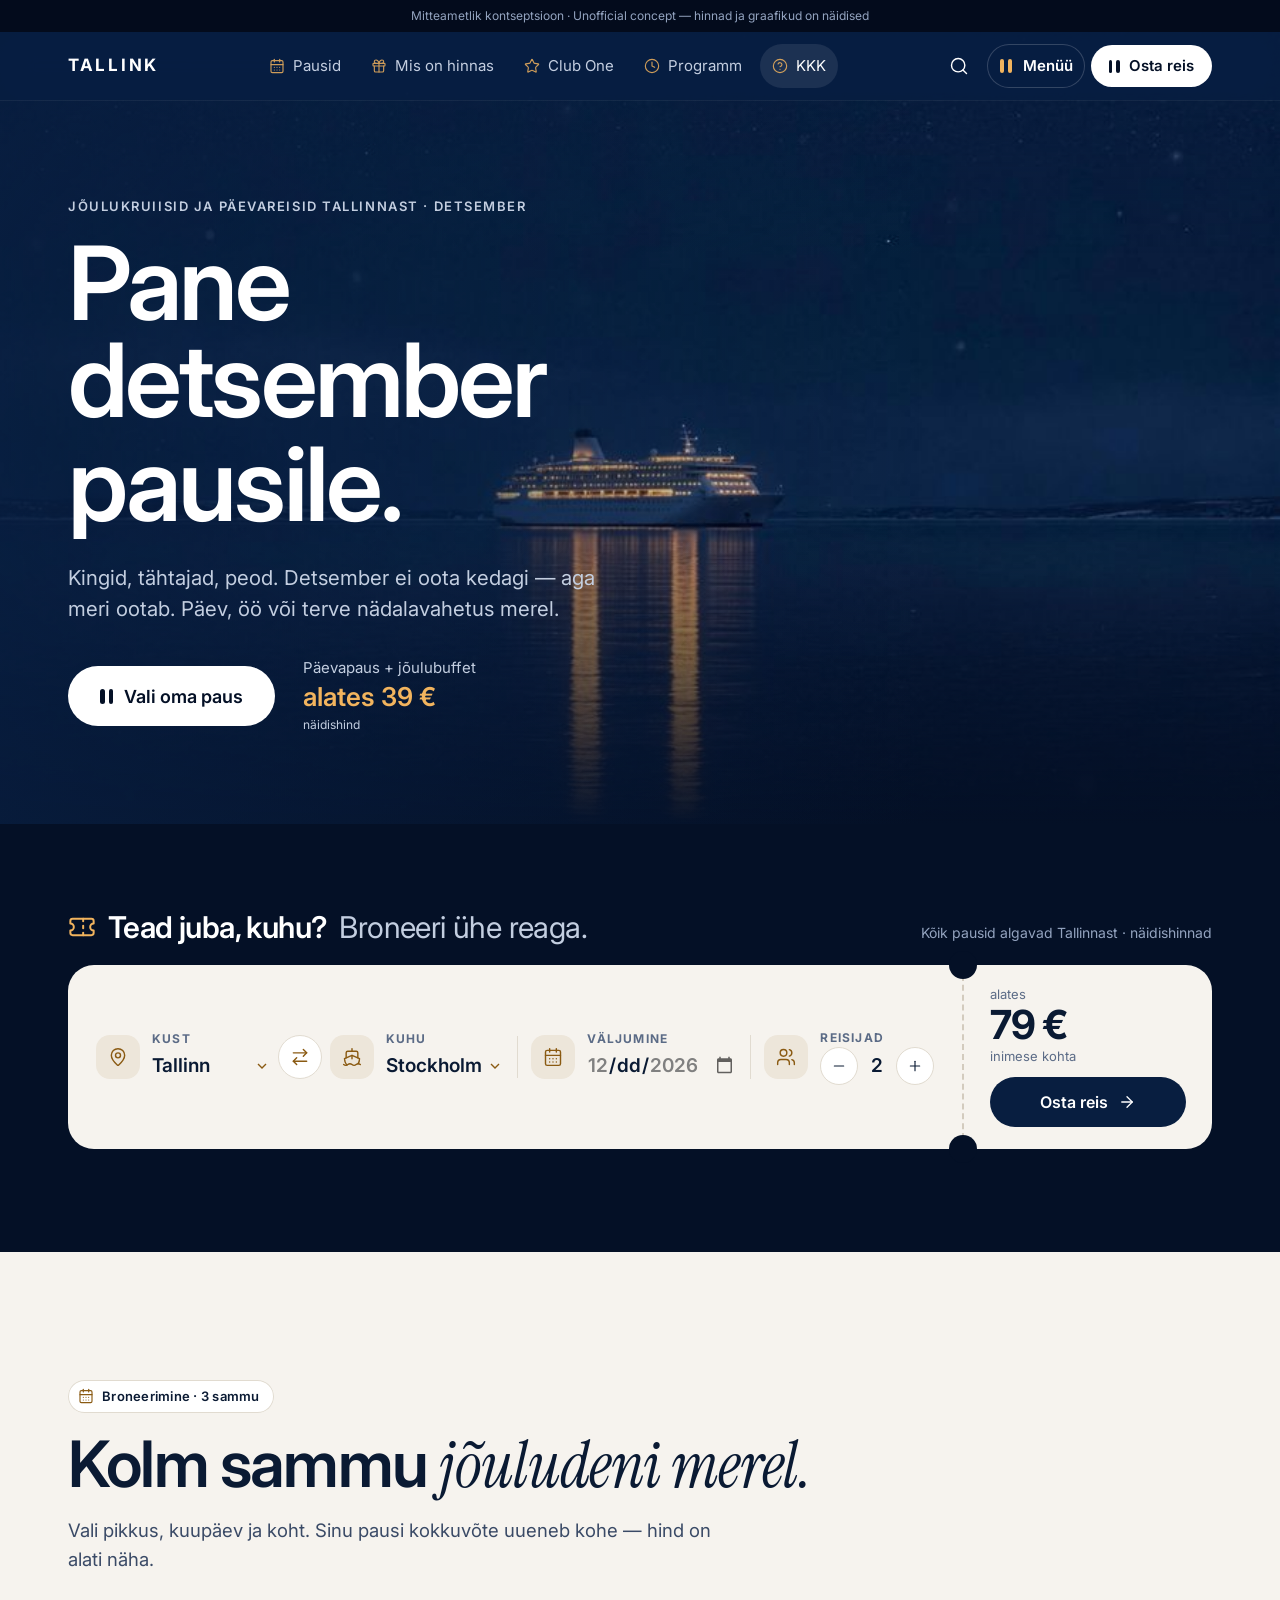
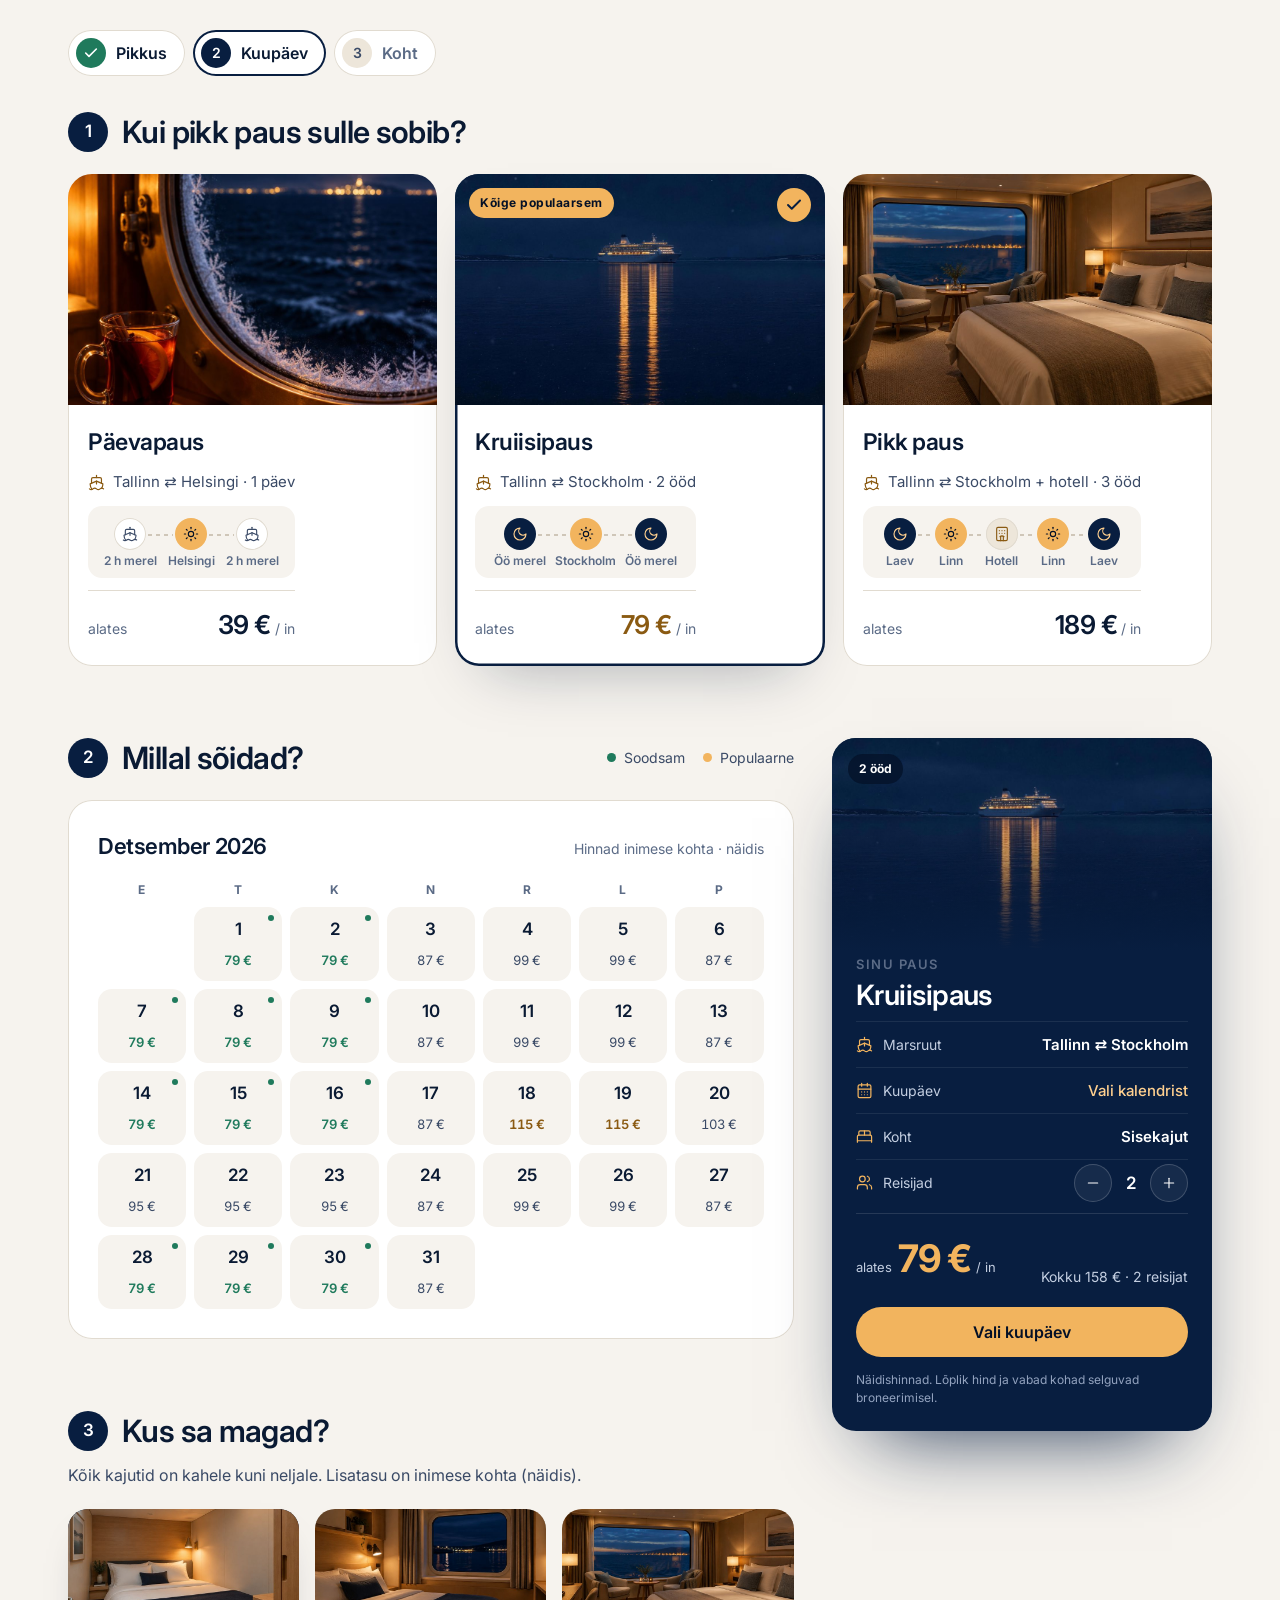
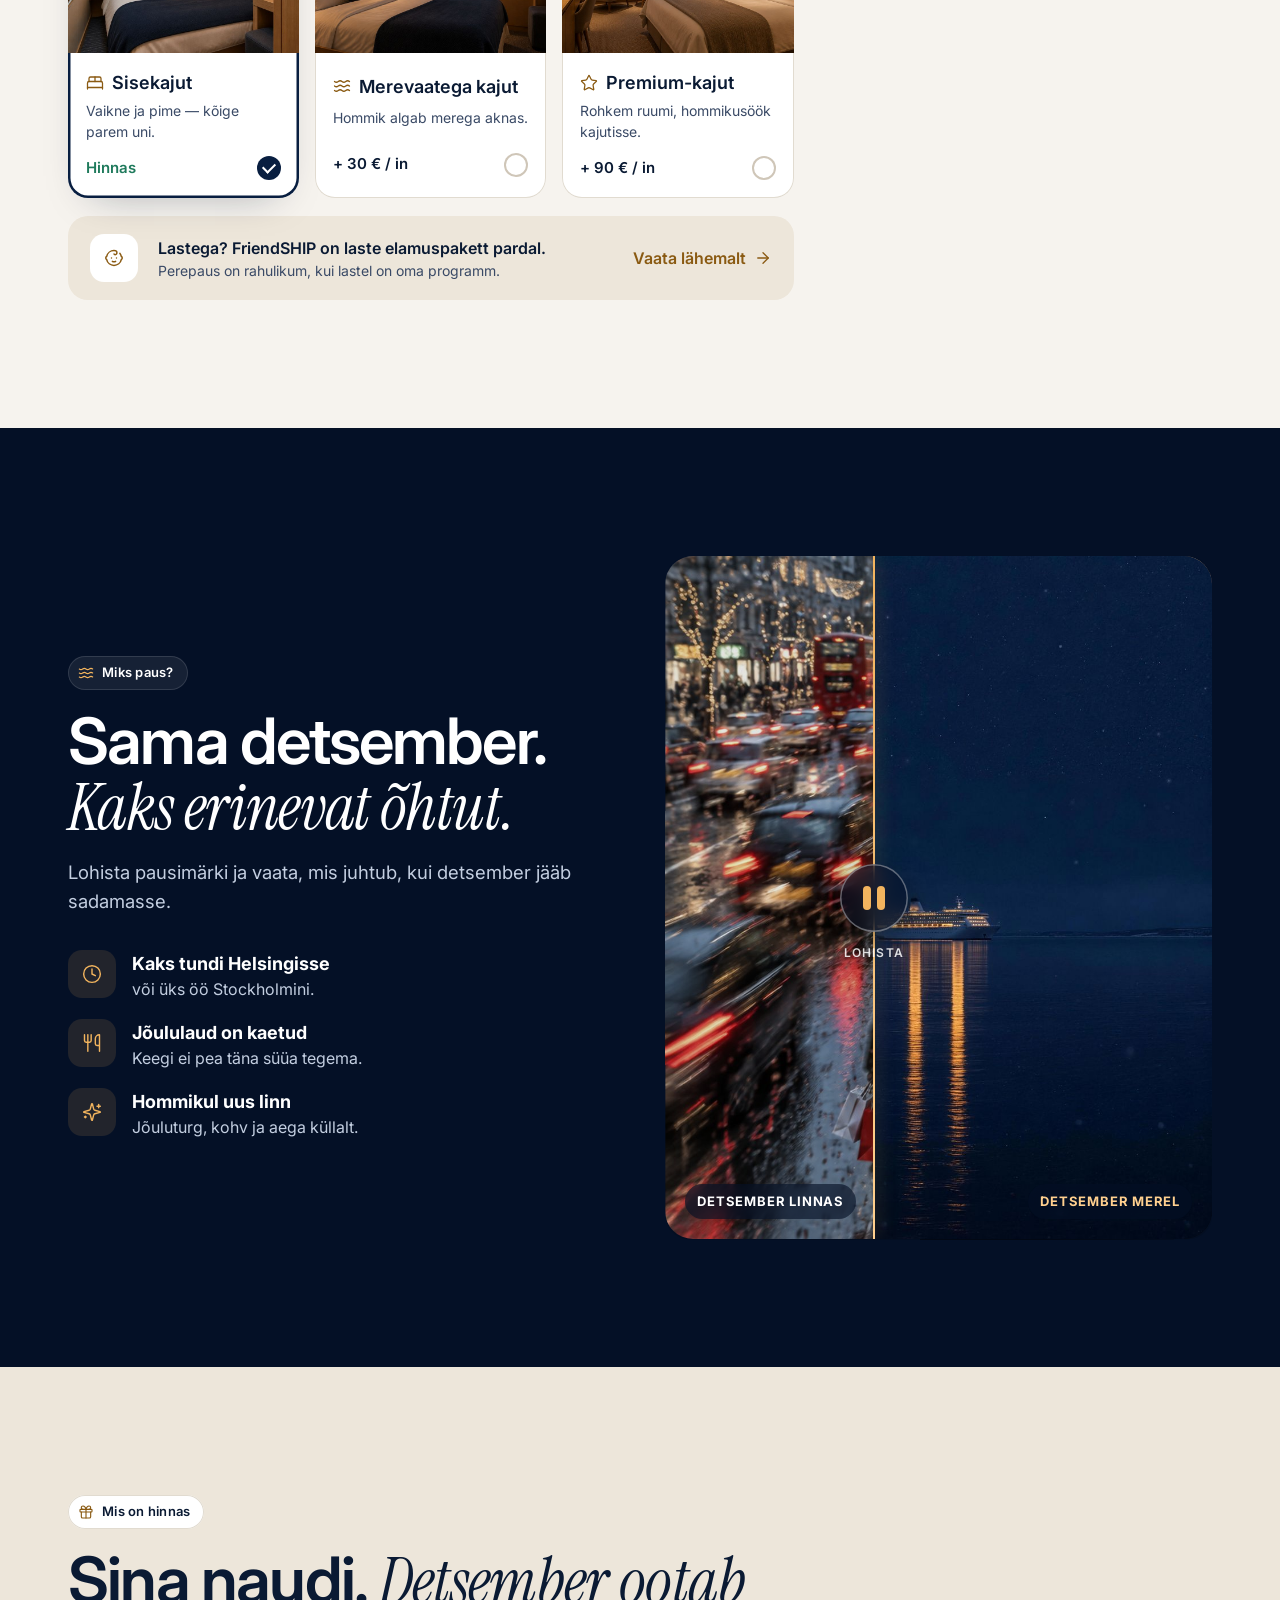
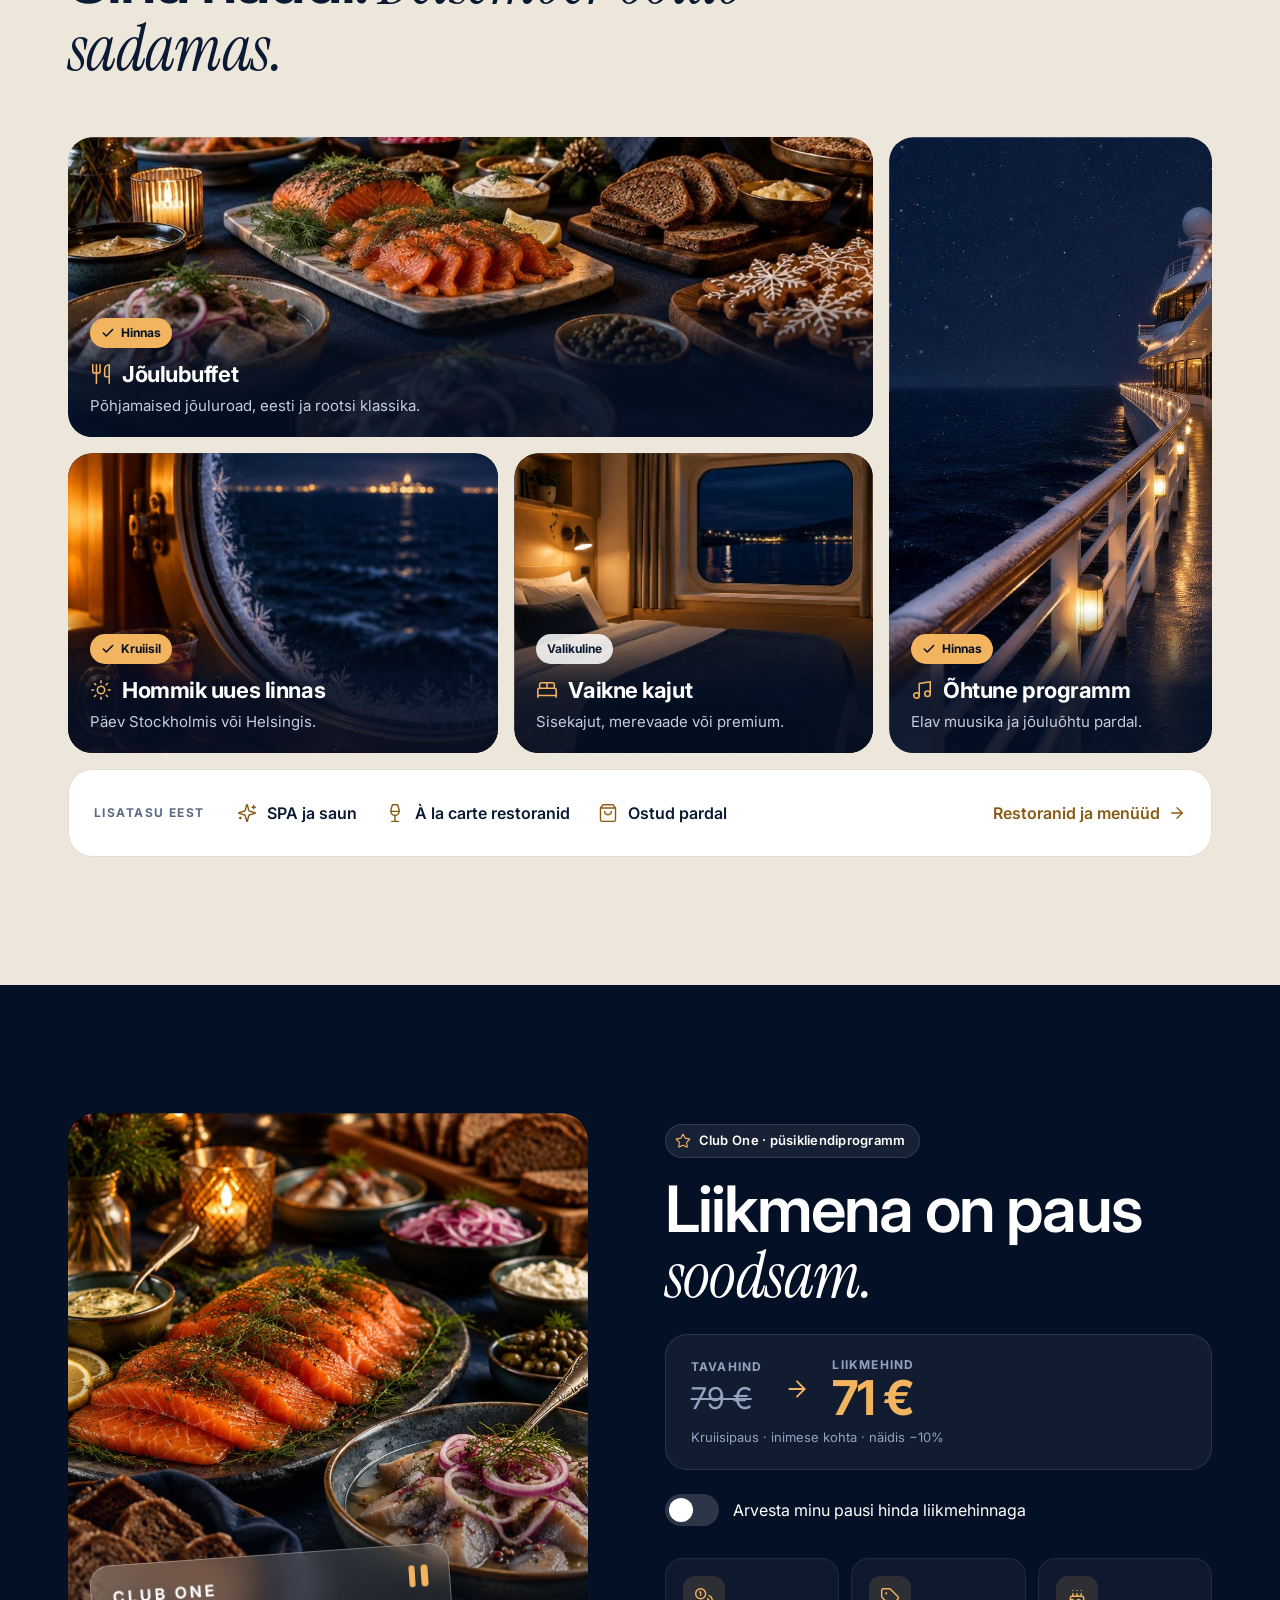
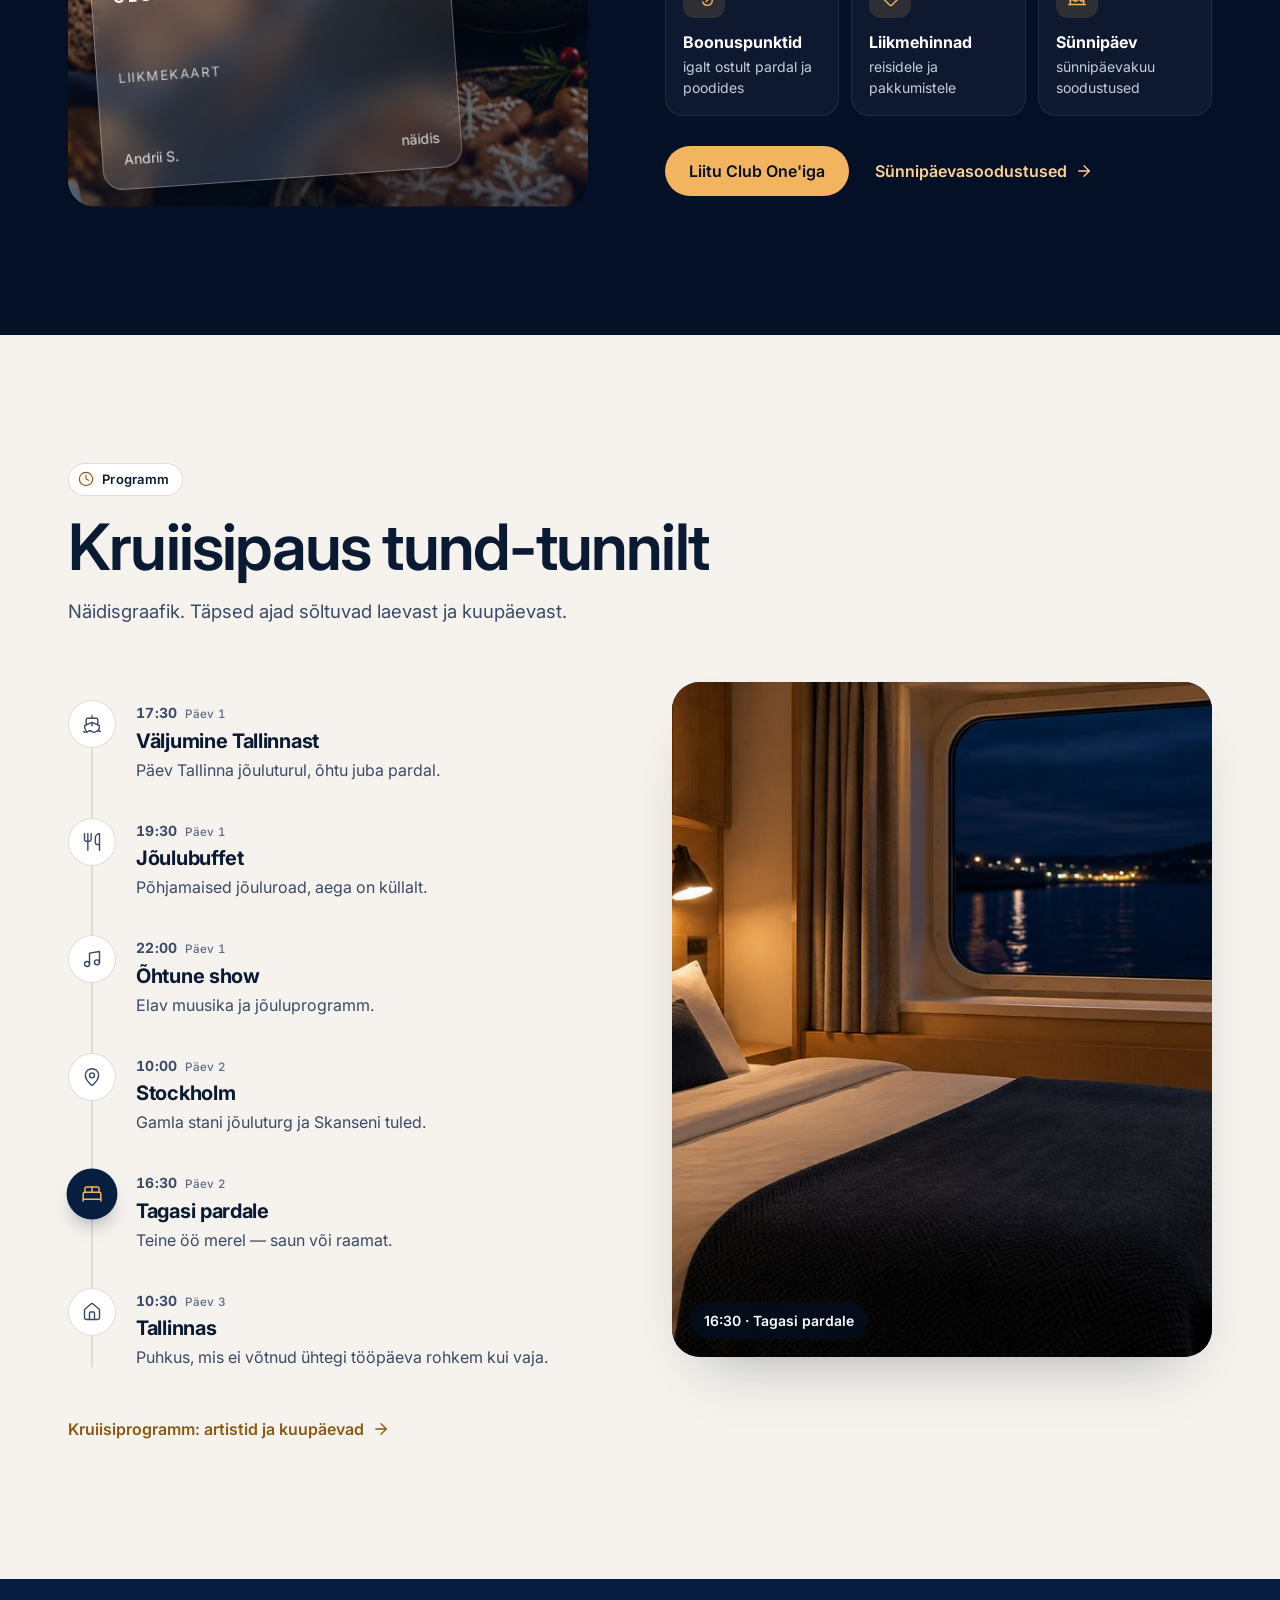
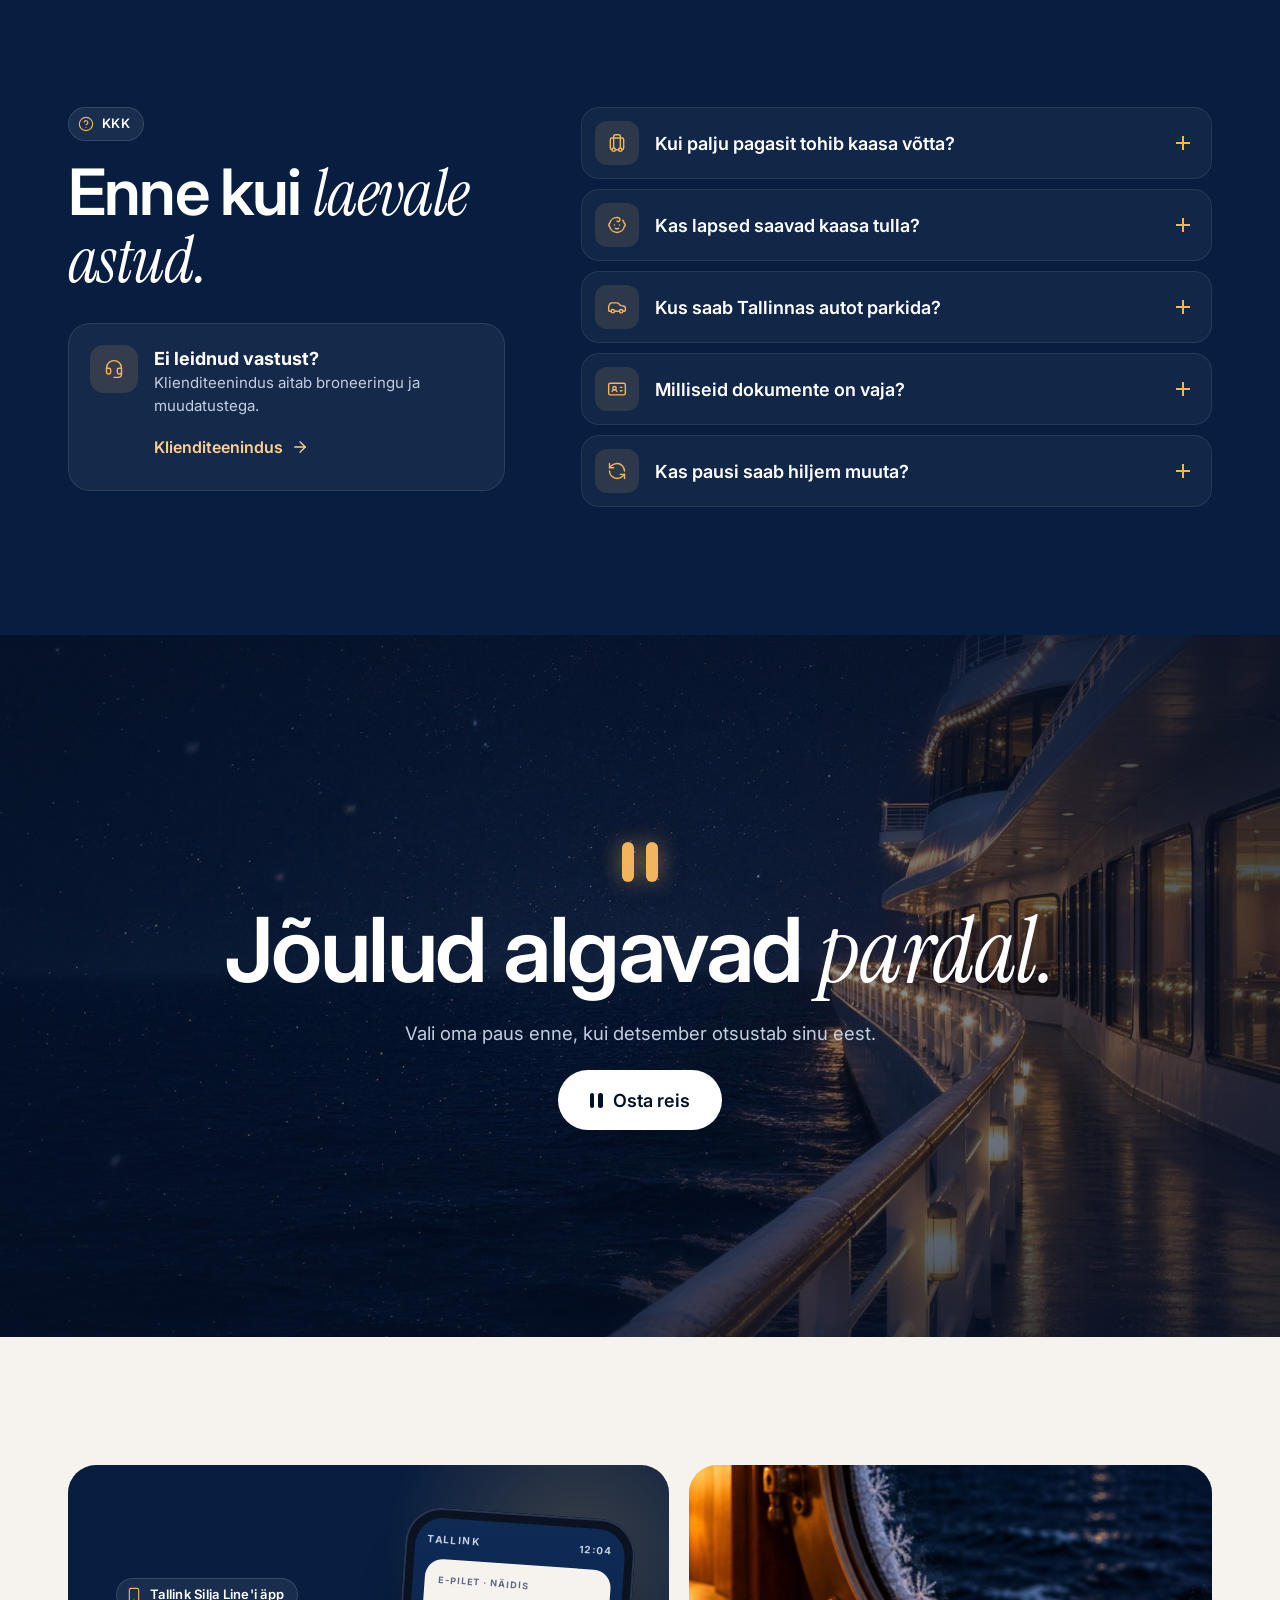
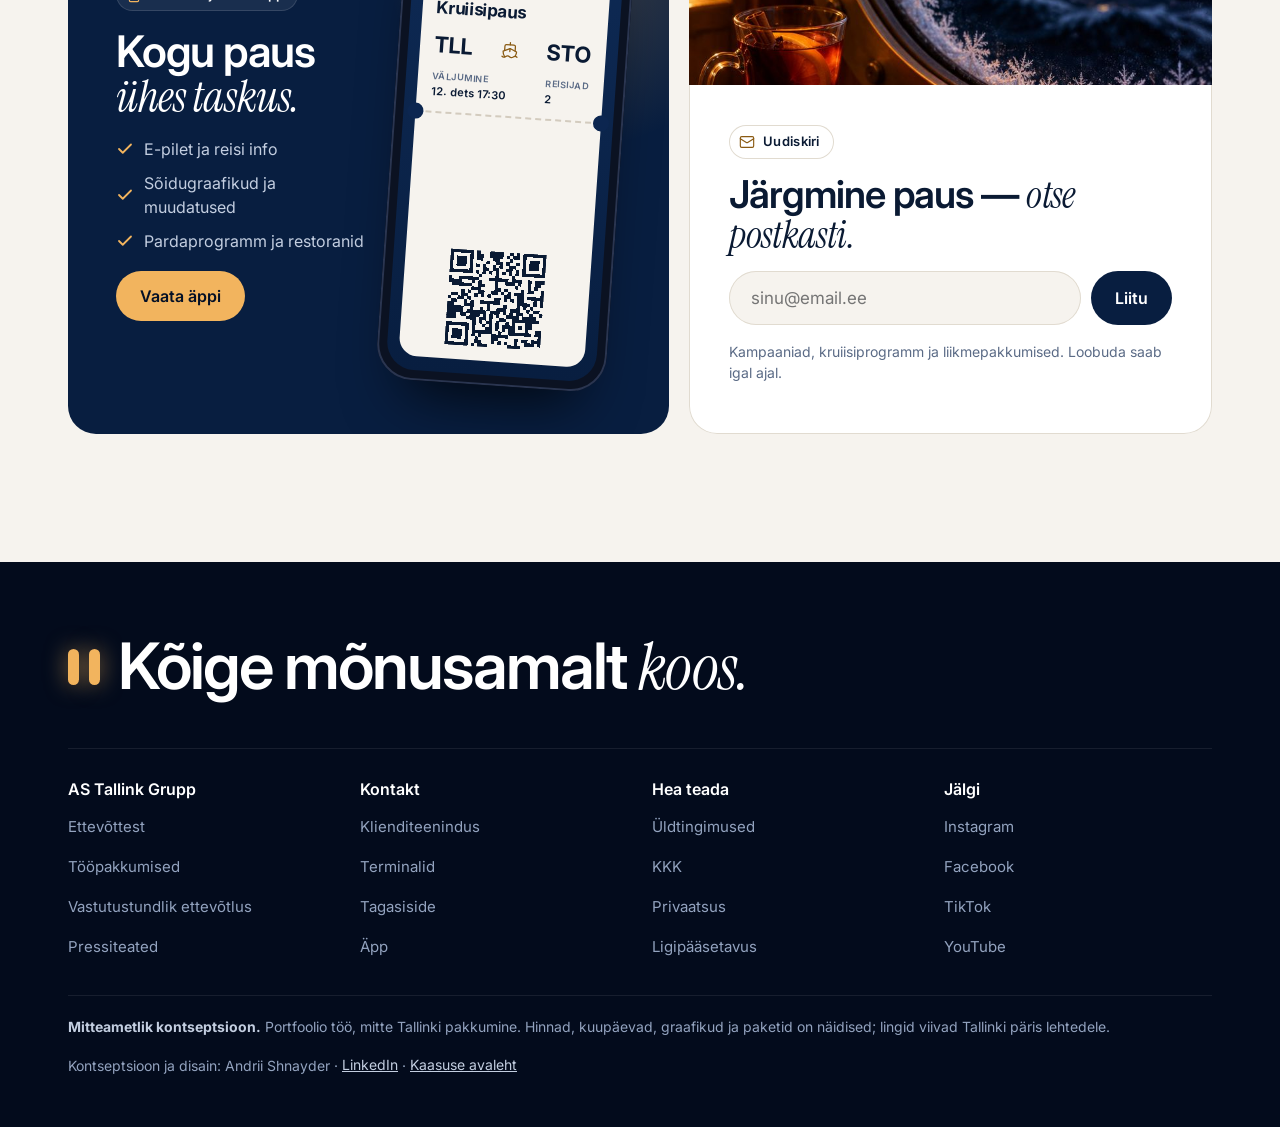
==== commit d9f7c3f6: "Add files via upload" ====
--- a/07-maandumisleht/index.html
+++ b/07-maandumisleht/index.html
@@ -10,93 +10,151 @@
 <meta property="og:description" content="Vali oma paus: päevareis, kruiis või pikk paus. Portfoolio töö, mitte Tallinki pakkumine.">
 <meta property="og:image" content="assets/og-1200x630.jpg">
 <meta name="theme-color" content="#081E40">
-<link rel="preconnect" href="https://fonts.googleapis.com"><link rel="preconnect" href="https://fonts.gstatic.com" crossorigin>
-<link href="https://fonts.googleapis.com/css2?family=Inter:opsz,wght@14..32,400;14..32,600;14..32,700&display=swap" rel="stylesheet">
+<link rel="preload" as="font" type="font/woff2" href="assets/fonts/inter-latin-opsz-normal.woff2" crossorigin>
 <link rel="preload" as="image" media="(min-width:701px)" imagesrcset="assets/hero-wide-1600.jpg 1600w, assets/hero-wide-2400.jpg 2400w, assets/hero-wide-2880.jpg 2880w" imagesizes="100vw">
 <link rel="preload" as="image" media="(max-width:700px)" imagesrcset="assets/hero-900.jpg 900w, assets/hero-1600.jpg 1600w" imagesizes="100vw">
-<link rel="stylesheet" href="assets/paus.css">
-<link rel="stylesheet" href="assets/site.css">
+<link rel="stylesheet" href="assets/app.css">
 </head>
 <body>
-<a class="skip" href="#pausid">Liigu sisu juurde</a>
-
+<svg xmlns="http://www.w3.org/2000/svg" style="display:none">
+<symbol id="i-ship" viewBox="0 0 24 24"><path d="M2 21c.6.5 1.2 1 2.5 1 2.5 0 2.5-2 5-2 1.3 0 1.9.5 2.5 1 .6.5 1.2 1 2.5 1 2.5 0 2.5-2 5-2 1.3 0 1.9.5 2.5 1" /> <path d="M19.38 20A11.6 11.6 0 0 0 21 14l-9-4-9 4c0 2.9.94 5.34 2.81 7.76" /> <path d="M19 13V7a2 2 0 0 0-2-2H7a2 2 0 0 0-2 2v6" /> <path d="M12 10v4" /> <path d="M12 2v3" /></symbol>
+<symbol id="i-sun" viewBox="0 0 24 24"><circle cx="12" cy="12" r="4" /> <path d="M12 2v2" /> <path d="M12 20v2" /> <path d="m4.93 4.93 1.41 1.41" /> <path d="m17.66 17.66 1.41 1.41" /> <path d="M2 12h2" /> <path d="M20 12h2" /> <path d="m6.34 17.66-1.41 1.41" /> <path d="m19.07 4.93-1.41 1.41" /></symbol>
+<symbol id="i-moon" viewBox="0 0 24 24"><path d="M12 3a6 6 0 0 0 9 9 9 9 0 1 1-9-9Z" /></symbol>
+<symbol id="i-hotel" viewBox="0 0 24 24"><path d="M10 22v-6.57" /> <path d="M12 11h.01" /> <path d="M12 7h.01" /> <path d="M14 15.43V22" /> <path d="M15 16a5 5 0 0 0-6 0" /> <path d="M16 11h.01" /> <path d="M16 7h.01" /> <path d="M8 11h.01" /> <path d="M8 7h.01" /> <rect x="4" y="2" width="16" height="20" rx="2" /></symbol>
+<symbol id="i-bed-double" viewBox="0 0 24 24"><path d="M2 20v-8a2 2 0 0 1 2-2h16a2 2 0 0 1 2 2v8" /> <path d="M4 10V6a2 2 0 0 1 2-2h12a2 2 0 0 1 2 2v4" /> <path d="M12 4v6" /> <path d="M2 18h20" /></symbol>
+<symbol id="i-calendar-days" viewBox="0 0 24 24"><path d="M8 2v4" /> <path d="M16 2v4" /> <rect width="18" height="18" x="3" y="4" rx="2" /> <path d="M3 10h18" /> <path d="M8 14h.01" /> <path d="M12 14h.01" /> <path d="M16 14h.01" /> <path d="M8 18h.01" /> <path d="M12 18h.01" /> <path d="M16 18h.01" /></symbol>
+<symbol id="i-users" viewBox="0 0 24 24"><path d="M16 21v-2a4 4 0 0 0-4-4H6a4 4 0 0 0-4 4v2" /> <circle cx="9" cy="7" r="4" /> <path d="M22 21v-2a4 4 0 0 0-3-3.87" /> <path d="M16 3.13a4 4 0 0 1 0 7.75" /></symbol>
+<symbol id="i-arrow-right-left" viewBox="0 0 24 24"><path d="m16 3 4 4-4 4" /> <path d="M20 7H4" /> <path d="m8 21-4-4 4-4" /> <path d="M4 17h16" /></symbol>
+<symbol id="i-map-pin" viewBox="0 0 24 24"><path d="M20 10c0 4.993-5.539 10.193-7.399 11.799a1 1 0 0 1-1.202 0C9.539 20.193 4 14.993 4 10a8 8 0 0 1 16 0" /> <circle cx="12" cy="10" r="3" /></symbol>
+<symbol id="i-ticket" viewBox="0 0 24 24"><path d="M2 9a3 3 0 0 1 0 6v2a2 2 0 0 0 2 2h16a2 2 0 0 0 2-2v-2a3 3 0 0 1 0-6V7a2 2 0 0 0-2-2H4a2 2 0 0 0-2 2Z" /> <path d="M13 5v2" /> <path d="M13 17v2" /> <path d="M13 11v2" /></symbol>
+<symbol id="i-user" viewBox="0 0 24 24"><path d="M19 21v-2a4 4 0 0 0-4-4H9a4 4 0 0 0-4 4v2" /> <circle cx="12" cy="7" r="4" /></symbol>
+<symbol id="i-search" viewBox="0 0 24 24"><circle cx="11" cy="11" r="8" /> <path d="m21 21-4.3-4.3" /></symbol>
+<symbol id="i-utensils" viewBox="0 0 24 24"><path d="M3 2v7c0 1.1.9 2 2 2h4a2 2 0 0 0 2-2V2" /> <path d="M7 2v20" /> <path d="M21 15V2a5 5 0 0 0-5 5v6c0 1.1.9 2 2 2h3Zm0 0v7" /></symbol>
+<symbol id="i-music" viewBox="0 0 24 24"><path d="M9 18V5l12-2v13" /> <circle cx="6" cy="18" r="3" /> <circle cx="18" cy="16" r="3" /></symbol>
+<symbol id="i-sparkles" viewBox="0 0 24 24"><path d="M9.937 15.5A2 2 0 0 0 8.5 14.063l-6.135-1.582a.5.5 0 0 1 0-.962L8.5 9.936A2 2 0 0 0 9.937 8.5l1.582-6.135a.5.5 0 0 1 .963 0L14.063 8.5A2 2 0 0 0 15.5 9.937l6.135 1.581a.5.5 0 0 1 0 .964L15.5 14.063a2 2 0 0 0-1.437 1.437l-1.582 6.135a.5.5 0 0 1-.963 0z" /> <path d="M20 3v4" /> <path d="M22 5h-4" /> <path d="M4 17v2" /> <path d="M5 18H3" /></symbol>
+<symbol id="i-gift" viewBox="0 0 24 24"><rect x="3" y="8" width="18" height="4" rx="1" /> <path d="M12 8v13" /> <path d="M19 12v7a2 2 0 0 1-2 2H7a2 2 0 0 1-2-2v-7" /> <path d="M7.5 8a2.5 2.5 0 0 1 0-5A4.8 8 0 0 1 12 8a4.8 8 0 0 1 4.5-5 2.5 2.5 0 0 1 0 5" /></symbol>
+<symbol id="i-coins" viewBox="0 0 24 24"><circle cx="8" cy="8" r="6" /> <path d="M18.09 10.37A6 6 0 1 1 10.34 18" /> <path d="M7 6h1v4" /> <path d="m16.71 13.88.7.71-2.82 2.82" /></symbol>
+<symbol id="i-cake" viewBox="0 0 24 24"><path d="M20 21v-8a2 2 0 0 0-2-2H6a2 2 0 0 0-2 2v8" /> <path d="M4 16s.5-1 2-1 2.5 2 4 2 2.5-2 4-2 2.5 2 4 2 2-1 2-1" /> <path d="M2 21h20" /> <path d="M7 8v3" /> <path d="M12 8v3" /> <path d="M17 8v3" /> <path d="M7 4h.01" /> <path d="M12 4h.01" /> <path d="M17 4h.01" /></symbol>
+<symbol id="i-luggage" viewBox="0 0 24 24"><path d="M6 20a2 2 0 0 1-2-2V8a2 2 0 0 1 2-2h12a2 2 0 0 1 2 2v10a2 2 0 0 1-2 2" /> <path d="M8 18V4a2 2 0 0 1 2-2h4a2 2 0 0 1 2 2v14" /> <path d="M10 20h4" /> <circle cx="16" cy="20" r="2" /> <circle cx="8" cy="20" r="2" /></symbol>
+<symbol id="i-baby" viewBox="0 0 24 24"><path d="M9 12h.01" /> <path d="M15 12h.01" /> <path d="M10 16c.5.3 1.2.5 2 .5s1.5-.2 2-.5" /> <path d="M19 6.3a9 9 0 0 1 1.8 3.9 2 2 0 0 1 0 3.6 9 9 0 0 1-17.6 0 2 2 0 0 1 0-3.6A9 9 0 0 1 12 3c2 0 3.5 1.1 3.5 2.5s-.9 2.5-2 2.5c-.8 0-1.5-.4-1.5-1" /></symbol>
+<symbol id="i-car" viewBox="0 0 24 24"><path d="M19 17h2c.6 0 1-.4 1-1v-3c0-.9-.7-1.7-1.5-1.9C18.7 10.6 16 10 16 10s-1.3-1.4-2.2-2.3c-.5-.4-1.1-.7-1.8-.7H5c-.6 0-1.1.4-1.4.9l-1.4 2.9A3.7 3.7 0 0 0 2 12v4c0 .6.4 1 1 1h2" /> <circle cx="7" cy="17" r="2" /> <path d="M9 17h6" /> <circle cx="17" cy="17" r="2" /></symbol>
+<symbol id="i-id-card" viewBox="0 0 24 24"><path d="M16 10h2" /> <path d="M16 14h2" /> <path d="M6.17 15a3 3 0 0 1 5.66 0" /> <circle cx="9" cy="11" r="2" /> <rect x="2" y="5" width="20" height="14" rx="2" /></symbol>
+<symbol id="i-refresh-ccw" viewBox="0 0 24 24"><path d="M21 12a9 9 0 0 0-9-9 9.75 9.75 0 0 0-6.74 2.74L3 8" /> <path d="M3 3v5h5" /> <path d="M3 12a9 9 0 0 0 9 9 9.75 9.75 0 0 0 6.74-2.74L21 16" /> <path d="M16 16h5v5" /></symbol>
+<symbol id="i-circle-help" viewBox="0 0 24 24"><circle cx="12" cy="12" r="10" /> <path d="M9.09 9a3 3 0 0 1 5.83 1c0 2-3 3-3 3" /> <path d="M12 17h.01" /></symbol>
+<symbol id="i-headset" viewBox="0 0 24 24"><path d="M3 11h3a2 2 0 0 1 2 2v3a2 2 0 0 1-2 2H5a2 2 0 0 1-2-2v-5Zm0 0a9 9 0 1 1 18 0m0 0v5a2 2 0 0 1-2 2h-1a2 2 0 0 1-2-2v-3a2 2 0 0 1 2-2h3Z" /> <path d="M21 16v2a4 4 0 0 1-4 4h-5" /></symbol>
+<symbol id="i-briefcase" viewBox="0 0 24 24"><path d="M16 20V4a2 2 0 0 0-2-2h-4a2 2 0 0 0-2 2v16" /> <rect width="20" height="14" x="2" y="6" rx="2" /></symbol>
+<symbol id="i-shopping-bag" viewBox="0 0 24 24"><path d="M6 2 3 6v14a2 2 0 0 0 2 2h14a2 2 0 0 0 2-2V6l-3-4Z" /> <path d="M3 6h18" /> <path d="M16 10a4 4 0 0 1-8 0" /></symbol>
+<symbol id="i-tag" viewBox="0 0 24 24"><path d="M12.586 2.586A2 2 0 0 0 11.172 2H4a2 2 0 0 0-2 2v7.172a2 2 0 0 0 .586 1.414l8.704 8.704a2.426 2.426 0 0 0 3.42 0l6.58-6.58a2.426 2.426 0 0 0 0-3.42z" /> <circle cx="7.5" cy="7.5" r=".5" fill="currentColor" /></symbol>
+<symbol id="i-clock" viewBox="0 0 24 24"><circle cx="12" cy="12" r="10" /> <polyline points="12 6 12 12 16 14" /></symbol>
+<symbol id="i-star" viewBox="0 0 24 24"><path d="M11.525 2.295a.53.53 0 0 1 .95 0l2.31 4.679a2.123 2.123 0 0 0 1.595 1.16l5.166.756a.53.53 0 0 1 .294.904l-3.736 3.638a2.123 2.123 0 0 0-.611 1.878l.882 5.14a.53.53 0 0 1-.771.56l-4.618-2.428a2.122 2.122 0 0 0-1.973 0L6.396 21.01a.53.53 0 0 1-.77-.56l.881-5.139a2.122 2.122 0 0 0-.611-1.879L2.16 9.795a.53.53 0 0 1 .294-.906l5.165-.755a2.122 2.122 0 0 0 1.597-1.16z" /></symbol>
+<symbol id="i-armchair" viewBox="0 0 24 24"><path d="M19 9V6a2 2 0 0 0-2-2H7a2 2 0 0 0-2 2v3" /> <path d="M3 16a2 2 0 0 0 2 2h14a2 2 0 0 0 2-2v-5a2 2 0 0 0-4 0v1.5a.5.5 0 0 1-.5.5h-9a.5.5 0 0 1-.5-.5V11a2 2 0 0 0-4 0z" /> <path d="M5 18v2" /> <path d="M19 18v2" /></symbol>
+<symbol id="i-sofa" viewBox="0 0 24 24"><path d="M20 9V6a2 2 0 0 0-2-2H6a2 2 0 0 0-2 2v3" /> <path d="M2 16a2 2 0 0 0 2 2h16a2 2 0 0 0 2-2v-5a2 2 0 0 0-4 0v1.5a.5.5 0 0 1-.5.5h-11a.5.5 0 0 1-.5-.5V11a2 2 0 0 0-4 0z" /> <path d="M4 18v2" /> <path d="M20 18v2" /> <path d="M12 4v9" /></symbol>
+<symbol id="i-check" viewBox="0 0 24 24"><path d="M20 6 9 17l-5-5" /></symbol>
+<symbol id="i-x" viewBox="0 0 24 24"><path d="M18 6 6 18" /> <path d="m6 6 12 12" /></symbol>
+<symbol id="i-arrow-right" viewBox="0 0 24 24"><path d="M5 12h14" /> <path d="m12 5 7 7-7 7" /></symbol>
+<symbol id="i-smartphone" viewBox="0 0 24 24"><rect width="14" height="20" x="5" y="2" rx="2" ry="2" /> <path d="M12 18h.01" /></symbol>
+<symbol id="i-mail" viewBox="0 0 24 24"><rect width="20" height="16" x="2" y="4" rx="2" /> <path d="m22 7-8.97 5.7a1.94 1.94 0 0 1-2.06 0L2 7" /></symbol>
+<symbol id="i-wine" viewBox="0 0 24 24"><path d="M8 22h8" /> <path d="M7 10h10" /> <path d="M12 15v7" /> <path d="M12 15a5 5 0 0 0 5-5c0-2-.5-4-2-8H9c-1.5 4-2 6-2 8a5 5 0 0 0 5 5Z" /></symbol>
+<symbol id="i-waves" viewBox="0 0 24 24"><path d="M2 6c.6.5 1.2 1 2.5 1C7 7 7 5 9.5 5c2.6 0 2.4 2 5 2 2.5 0 2.5-2 5-2 1.3 0 1.9.5 2.5 1" /> <path d="M2 12c.6.5 1.2 1 2.5 1 2.5 0 2.5-2 5-2 2.6 0 2.4 2 5 2 2.5 0 2.5-2 5-2 1.3 0 1.9.5 2.5 1" /> <path d="M2 18c.6.5 1.2 1 2.5 1 2.5 0 2.5-2 5-2 2.6 0 2.4 2 5 2 2.5 0 2.5-2 5-2 1.3 0 1.9.5 2.5 1" /></symbol>
+<symbol id="i-anchor" viewBox="0 0 24 24"><path d="M12 22V8" /> <path d="M5 12H2a10 10 0 0 0 20 0h-3" /> <circle cx="12" cy="5" r="3" /></symbol>
+<symbol id="i-house" viewBox="0 0 24 24"><path d="M15 21v-8a1 1 0 0 0-1-1h-4a1 1 0 0 0-1 1v8" /> <path d="M3 10a2 2 0 0 1 .709-1.528l7-5.999a2 2 0 0 1 2.582 0l7 5.999A2 2 0 0 1 21 10v9a2 2 0 0 1-2 2H5a2 2 0 0 1-2-2z" /></symbol>
+<symbol id="i-circle-user" viewBox="0 0 24 24"><circle cx="12" cy="12" r="10" /> <circle cx="12" cy="10" r="3" /> <path d="M7 20.662V19a2 2 0 0 1 2-2h6a2 2 0 0 1 2 2v1.662" /></symbol>
+<symbol id="i-ticket-check" viewBox="0 0 24 24"><path d="M2 9a3 3 0 0 1 0 6v2a2 2 0 0 0 2 2h16a2 2 0 0 0 2-2v-2a3 3 0 0 1 0-6V7a2 2 0 0 0-2-2H4a2 2 0 0 0-2 2Z" /> <path d="m9 12 2 2 4-4" /></symbol>
+<symbol id="i-chevron-down" viewBox="0 0 24 24"><path d="m6 9 6 6 6-6" /></symbol>
+<symbol id="i-plus" viewBox="0 0 24 24"><path d="M5 12h14" /> <path d="M12 5v14" /></symbol>
+<symbol id="i-minus" viewBox="0 0 24 24"><path d="M5 12h14" /></symbol>
+</svg>
+<a class="skip" href="#pausid">Liigu broneerimise juurde</a>
 <div class="ribbon" role="note">Mitteametlik kontseptsioon · Unofficial concept — hinnad ja graafikud on näidised</div>
 
-<svg width="0" height="0" style="position:absolute" aria-hidden="true">
-  <defs>
-    <symbol id="i-search" viewBox="0 0 24 24"><circle cx="11" cy="11" r="6.5"/><path d="M16 16l5 5"/></symbol>
-    <symbol id="i-swap" viewBox="0 0 24 24"><path d="M4 8h14l-3-3M20 16H6l3 3"/></symbol>
-    <symbol id="i-cal" viewBox="0 0 24 24"><rect x="3" y="5" width="18" height="16" rx="2"/><path d="M3 10h18M8 3v4M16 3v4"/></symbol>
-    <symbol id="i-pax" viewBox="0 0 24 24"><circle cx="9" cy="8" r="3.2"/><path d="M3 20c.8-3.4 3.2-5.5 6-5.5s5.2 2.1 6 5.5M16 5.2a3 3 0 0 1 0 5.6M18 14.8c1.6.8 2.6 2.6 3 5.2"/></symbol>
-    <symbol id="i-arrow" viewBox="0 0 24 24"><path d="M5 12h14M13 6l6 6-6 6"/></symbol>
-    <symbol id="i-user" viewBox="0 0 24 24"><circle cx="12" cy="8" r="4"/><path d="M4 21c1.5-4 4.5-6 8-6s6.5 2 8 6"/></symbol>
-    <symbol id="i-ticket" viewBox="0 0 24 24"><path d="M4 6h16v4a2 2 0 0 0 0 4v4H4v-4a2 2 0 0 0 0-4z"/></symbol>
-  </defs>
-</svg>
-
+<!-- ================= HEADER ================= -->
 <header class="hdr" data-hdr>
   <div class="wrap hdr__in">
     <a class="wordmark" href="#top" aria-label="Tallink, lehe algusesse">TALLINK</a>
     <nav class="hdr__nav" aria-label="Lehe osad">
-      <a href="#pausid">Pausid</a><a href="#hinnas">Mis on hinnas</a><a href="#club-one">Club One</a><a href="#programm">Programm</a><a href="#kkk">KKK</a>
+      <a href="#pausid"><svg aria-hidden="true"><use href="#i-calendar-days"/></svg>Pausid</a>
+      <a href="#hinnas"><svg aria-hidden="true"><use href="#i-gift"/></svg>Mis on hinnas</a>
+      <a href="#club-one"><svg aria-hidden="true"><use href="#i-star"/></svg>Club One</a>
+      <a href="#programm"><svg aria-hidden="true"><use href="#i-clock"/></svg>Programm</a>
+      <a href="#kkk"><svg aria-hidden="true"><use href="#i-circle-help"/></svg>KKK</a>
     </nav>
     <div class="hdr__act">
-      <button class="ibtn" type="button" aria-label="Otsi" data-menu-open="search"><svg><use href="#i-search"/></svg></button>
-      <button class="ibtn menubtn" type="button" aria-label="Ava menüü" aria-expanded="false" aria-controls="menu" data-menu-open="nav">
+      <button class="ibtn" type="button" aria-label="Otsi" data-menu-open="search"><svg aria-hidden="true"><use href="#i-search"/></svg></button>
+      <button class="ibtn menubtn" type="button" aria-expanded="false" aria-controls="menu" data-menu-open="nav">
         <span class="menubtn__bars" aria-hidden="true"><i></i><i></i></span><span class="menubtn__t">Menüü</span>
       </button>
-      <a class="btn btn--sm hdr__book" href="#pausid" data-book><span class="pause" aria-hidden="true"><i></i><i></i></span>Osta reis</a>
+      <a class="btn btn--sm hdr__book" href="#pausid"><span class="pause" aria-hidden="true"><i></i><i></i></span>Osta reis</a>
     </div>
   </div>
-  <span class="hdr__prog" aria-hidden="true" data-prog></span>
+  <span class="hdr__prog" aria-hidden="true"></span>
 </header>
 
-<!-- full-screen menu: the Tallink site, re-imagined in the campaign language -->
+<!-- ================= MENU ================= -->
 <div class="menu" id="menu" data-menu hidden>
-  <div class="menu__bg" aria-hidden="true"></div>
-  <div class="menu__in" role="dialog" aria-modal="true" aria-label="Menüü ja otsing">
-    <div class="menu__top wrap">
-      <span class="wordmark">TALLINK</span>
-      <button class="ibtn menubtn is-x" type="button" aria-label="Sulge menüü" data-menu-close><span class="menubtn__bars" aria-hidden="true"><i></i><i></i></span><span class="menubtn__t">Sulge</span></button>
-    </div>
-    <div class="menu__grid wrap">
-      <nav class="menu__nav" aria-label="Tallinki sait">
-        <a class="mi" href="https://www.tallink.com/ee-et" style="--i:0"><b>Laevareisid</b><small>Piletid ja kruiisid</small></a>
-        <a class="mi" href="https://www.tallink.com/ee-et/pardal/kruiisiprogramm" style="--i:1"><b>Pardal</b><small>Kruiisiprogramm, restoranid, ostud</small></a>
-        <a class="mi" href="#pausid" data-goto-pause="paev" style="--i:2"><b>Helsingi</b><small>Päevapaus · 2 h merel</small></a>
-        <a class="mi" href="#pausid" data-goto-pause="kruiis" style="--i:3"><b>Stockholm</b><small>Kruiisipaus · 2 ööd</small></a>
-        <a class="mi" href="https://www.tallink.com/ee-et/soidugraafikud" style="--i:4"><b>Sõidugraafikud</b><small>Kõik liinid ja ajad</small></a>
-        <a class="mi" href="https://www.tallink.com/ee-et/pakkumised-soodustused" style="--i:5"><b>Pakkumised</b><small>Sooduskoodid ja kampaaniad</small></a>
-        <a class="mi" href="https://www.tallink.com/ee-et/hea-teada/reisi-ostmine-muutmine-tuhistamine" style="--i:6"><b>Hea teada</b><small>Muutmine, tühistamine, KKK</small></a>
-        <a class="mi" href="https://www.tallink.com/ee-et/ari-ruhmareisid" style="--i:7"><b>Äri- ja rühmareisid</b><small>Koosolekud merel</small></a>
+  <div class="menu__scrim" data-menu-close></div>
+  <div class="menu__panel" role="dialog" aria-modal="true" aria-label="Menüü">
+    <div class="menu__top">
+      <span class="wordmark wordmark--ink">TALLINK</span>
+      <div class="msearch">
+        <svg aria-hidden="true"><use href="#i-search"/></svg>
+        <label class="sr-only" for="q">Otsi lehelt ja Tallinki saidilt</label>
+        <input id="q" type="search" placeholder="Otsi: buffet, pagas, kajut…" autocomplete="off" data-search-input aria-controls="q-res" aria-describedby="q-hint">
+        <div class="msearch__drop" data-search-drop hidden>
+          <p class="msearch__hint" id="q-hint" data-search-hint></p>
+          <ul class="msearch__res" id="q-res" data-search-res></ul>
+        </div>
+      </div>
+      <button class="closebtn" type="button" data-menu-close><span>Sulge</span><svg aria-hidden="true"><use href="#i-x"/></svg></button>
+    </div>
+
+    <div class="menu__quick">
+      <a class="qt" href="#pausid" data-menu-link><span class="qt__ico"><svg><use href="#i-ticket"/></svg></span><span><b>Osta reis</b><small>Vali paus ja kuupäev</small></span></a>
+      <a class="qt" href="https://www.tallink.com/ee-et/hea-teada/reisi-ostmine-muutmine-tuhistamine"><span class="qt__ico"><svg><use href="#i-ticket-check"/></svg></span><span><b>Halda reisi</b><small>Vaata või muuda broneeringut</small></span></a>
+      <a class="qt" href="https://clubone.tallink.com/et"><span class="qt__ico"><svg><use href="#i-circle-user"/></svg></span><span><b>Logi sisse</b><small>Club One konto ja punktid</small></span></a>
+    </div>
+
+    <div class="menu__body">
+      <nav class="mgroup" aria-labelledby="mg1">
+        <p class="mgroup__h" id="mg1">Reisid</p>
+        <a href="https://www.tallink.com/ee-et"><svg><use href="#i-ship"/></svg>Laevareisid</a>
+        <a href="#pausid" data-goto-pause="paev" data-menu-link><svg><use href="#i-sun"/></svg>Helsingi päevareis</a>
+        <a href="#pausid" data-goto-pause="kruiis" data-menu-link><svg><use href="#i-moon"/></svg>Stockholmi kruiis</a>
+        <a href="https://www.tallink.com/ee-et/soidugraafikud"><svg><use href="#i-calendar-days"/></svg>Sõidugraafikud</a>
+        <a href="https://www.tallink.com/ee-et/pakkumised-soodustused"><svg><use href="#i-tag"/></svg>Pakkumised</a>
       </nav>
-      <div class="menu__side">
-        <div class="msearch" style="--i:2">
-          <label for="q" class="eyebrow">Otsi</label>
-          <div class="msearch__f"><svg aria-hidden="true"><use href="#i-search"/></svg>
-            <input id="q" type="search" placeholder="buffet, pagas, Stockholm…" autocomplete="off" data-search-input aria-describedby="q-hint"></div>
-          <p class="msearch__hint" id="q-hint" data-search-hint>Populaarne</p>
-          <ul class="msearch__res" data-search-res></ul>
-        </div>
-        <div class="menu__acts" style="--i:4">
-          <a class="mact" href="https://www.tallink.com/ee-et/hea-teada/reisi-ostmine-muutmine-tuhistamine"><svg aria-hidden="true"><use href="#i-ticket"/></svg>Halda reisi infot</a>
-          <a class="mact" href="https://clubone.tallink.com/et"><svg aria-hidden="true"><use href="#i-user"/></svg>Logi sisse / Club One</a>
-        </div>
-      </div>
-    </div>
-    <div class="menu__foot wrap" style="--i:6">
-      <nav aria-label="Tallink Grupi teenused"><a href="https://hotels.tallink.com/et">Tallink Hotels</a><a href="https://shopping.tallink.com/et">E-shop</a><a href="https://freight.tallink.com/et">Kaubavedu</a><a href="https://clubone.tallink.com/et">Club One</a><a href="https://company.tallink.com/et">Tallink Grupp</a></nav>
+      <nav class="mgroup" aria-labelledby="mg2">
+        <p class="mgroup__h" id="mg2">Pardal</p>
+        <a href="https://www.tallink.com/ee-et/pardal/buffet-restoranid-baarid"><svg><use href="#i-utensils"/></svg>Restoranid ja buffet</a>
+        <a href="https://www.tallink.com/ee-et/pardal/kruiisiprogramm"><svg><use href="#i-music"/></svg>Kruiisiprogramm</a>
+        <a href="https://www.tallink.com/ee-et/laevareisid/kruiis/lastega-reisimine"><svg><use href="#i-baby"/></svg>Lastega reisimine</a>
+        <a href="https://www.tallink.com/ee-et/pardal/ostud-pardal"><svg><use href="#i-shopping-bag"/></svg>Ostud pardal</a>
+      </nav>
+      <nav class="mgroup" aria-labelledby="mg3">
+        <p class="mgroup__h" id="mg3">Abi</p>
+        <a href="https://www.tallink.com/ee-et/hea-teada/reisi-ostmine-muutmine-tuhistamine"><svg><use href="#i-circle-help"/></svg>KKK ja reisi muutmine</a>
+        <a href="https://www.tallink.com/ee-et/hea-teada/terminalid-sadamad"><svg><use href="#i-map-pin"/></svg>Terminalid ja sadamad</a>
+        <a href="https://www.tallink.com/ee-et/hea-teada/kontaktid"><svg><use href="#i-headset"/></svg>Klienditeenindus</a>
+        <a href="https://www.tallink.com/ee-et/ari-ruhmareisid"><svg><use href="#i-briefcase"/></svg>Äri- ja rühmareisid</a>
+      </nav>
+      <a class="mfeature" href="#pausid" data-menu-link>
+        <img src="assets/img/menu-feature.jpg" alt="" loading="lazy">
+        <span class="mfeature__txt"><small>Jõulud 2026</small><b>Pane detsember pausile</b><span class="mfeature__cta">Vali oma paus <svg><use href="#i-arrow-right"/></svg></span></span>
+      </a>
+    </div>
+
+    <div class="menu__foot">
+      <nav aria-label="Tallink Grupi teenused"><a href="https://hotels.tallink.com/et">Tallink Hotels</a><a href="https://shopping.tallink.com/et">E-shop</a><a href="https://freight.tallink.com/et">Kaubavedu</a><a href="https://company.tallink.com/et">Tallink Grupp</a></nav>
       <p class="menu__lang"><a href="#top" aria-current="true">ET</a><a href="https://www.tallink.com/" lang="en">EN</a></p>
     </div>
   </div>
 </div>
 
 <main id="top">
-  <!-- 1 HERO -->
+  <!-- ================= HERO ================= -->
   <section class="hero" aria-labelledby="hero-title">
     <picture class="hero__img">
       <source media="(min-width:701px)" srcset="assets/hero-wide-1600.jpg 1600w, assets/hero-wide-2400.jpg 2400w, assets/hero-wide-2880.jpg 2880w" sizes="100vw">
-      <img src="assets/hero-1600.jpg" srcset="assets/hero-900.jpg 900w, assets/hero-1600.jpg 1600w, assets/hero-2400.jpg 2400w" sizes="100vw"
+      <img src="assets/hero-1600.jpg" srcset="assets/hero-900.jpg 900w, assets/hero-1600.jpg 1600w" sizes="100vw"
         alt="Reisilaev öisel merel, akende soe valgus peegeldub vees kahe vertikaalse valgusribana" fetchpriority="high">
     </picture>
     <div class="hero__shade"></div>
@@ -111,225 +169,366 @@
     </div>
   </section>
 
-  <!-- quick booking: Tallink's route+date idea, as a glass "pause bar" linked to the picker -->
-  <section class="wrap pbar" aria-label="Kiirbroneering">
-    <form class="pbar__f" data-book-form novalidate>
-      <div class="pbar__fld">
-        <label for="bk-from">Kust</label>
-        <select id="bk-from" data-bk-from><option>Tallinn</option><option>Helsingi</option><option>Stockholm</option></select>
-      </div>
-      <button class="pbar__swap" type="button" aria-label="Vaheta suunda" data-bk-swap><svg aria-hidden="true"><use href="#i-swap"/></svg></button>
-      <div class="pbar__fld">
-        <label for="bk-to">Kuhu</label>
-        <select id="bk-to" data-bk-to><option>Helsingi</option><option selected>Stockholm</option><option>Tallinn</option></select>
-      </div>
-      <div class="pbar__fld">
-        <label for="bk-date">Väljumine</label>
-        <input id="bk-date" type="date" min="2026-12-01" max="2026-12-31" data-bk-date>
-      </div>
-      <div class="pbar__fld">
-        <span class="pbar__lbl" id="bk-pax-l">Reisijad</span>
-        <div class="step" role="group" aria-labelledby="bk-pax-l">
-          <button type="button" aria-label="Vähem reisijaid" data-pax="-1">−</button>
-          <output data-bk-pax aria-live="polite">2</output>
-          <button type="button" aria-label="Rohkem reisijaid" data-pax="1">+</button>
-        </div>
-      </div>
-      <button class="btn pbar__go" type="submit"><span class="pause" aria-hidden="true"><i></i><i></i></span>Osta reis</button>
-      <p class="pbar__msg" data-bk-msg aria-live="polite"></p>
-    </form>
-  </section>
-
-  <!-- 2 PAUSE PICKER + CALENDAR -->
-  <section id="pausid" class="sec sec--pick" aria-labelledby="pick-title">
+  <!-- ================= QUICK TICKET ================= -->
+  <section class="tband" aria-labelledby="tk-title">
     <div class="wrap">
-      <div class="sec__head reveal">
-        <p class="eyebrow">1 · Vali pikkus</p>
-        <h2 id="pick-title">Kui pikk paus sulle sobib?</h2>
-        <p class="lead">Valgusribade kõrgus näitab pausi pikkust. Vali üks — hinnad, kajutid ja programm kohanduvad.</p>
-      </div>
-
-      <div class="picker" role="radiogroup" aria-label="Pausi pikkus" data-picker>
-        <!-- filled by JS from PAUSES; noscript fallback below -->
-      </div>
-      <noscript><p class="lead">Päevapaus · Kruiisipaus · Pikk paus — broneeri tallink.com lehel.</p></noscript>
-
-      <div class="cal reveal" data-cal>
-        <div class="cal__head">
-          <div>
-            <p class="eyebrow">2 · Vali kuupäev</p>
-            <h3 data-cal-title>Detsember 2026</h3>
-          </div>
-          <p class="cal__note"><span class="dot dot--low"></span>Soodsam <span class="dot dot--high"></span>Populaarne · näidishinnad</p>
-        </div>
-        <div class="cal__dow" aria-hidden="true"><span>E</span><span>T</span><span>K</span><span>N</span><span>R</span><span>L</span><span>P</span></div>
-        <div class="cal__grid" role="grid" aria-label="Detsembri kuupäevad ja näidishinnad" data-cal-grid></div>
-      </div>
-    </div>
-  </section>
-
-  <!-- 3 CABINS -->
-  <section class="sec" aria-labelledby="cab-title" data-cabins-sec>
+      <div class="tband__head reveal">
+        <h2 id="tk-title" class="tband__title"><svg aria-hidden="true"><use href="#i-ticket"/></svg>Tead juba, kuhu? <span>Broneeri ühe reaga.</span></h2>
+        <p class="tband__note">Kõik pausid algavad Tallinnast · näidishinnad</p>
+      </div>
+      <form class="ticket reveal" data-book-form novalidate>
+        <div class="ticket__main">
+          <div class="tf">
+            <span class="tf__ico" aria-hidden="true"><svg><use href="#i-map-pin"/></svg></span>
+            <label for="bk-from">Kust</label>
+            <select id="bk-from" data-bk-from><option>Tallinn</option><option>Helsingi</option><option>Stockholm</option></select>
+          </div>
+          <button class="tf__swap" type="button" aria-label="Vaheta suunda" data-bk-swap><svg aria-hidden="true"><use href="#i-arrow-right-left"/></svg></button>
+          <div class="tf">
+            <span class="tf__ico" aria-hidden="true"><svg><use href="#i-ship"/></svg></span>
+            <label for="bk-to">Kuhu</label>
+            <select id="bk-to" data-bk-to><option>Helsingi</option><option selected>Stockholm</option><option>Tallinn</option></select>
+          </div>
+          <div class="tf">
+            <span class="tf__ico" aria-hidden="true"><svg><use href="#i-calendar-days"/></svg></span>
+            <label for="bk-date">Väljumine</label>
+            <input id="bk-date" type="date" min="2026-12-01" max="2026-12-31" data-bk-date>
+          </div>
+          <div class="tf">
+            <span class="tf__ico" aria-hidden="true"><svg><use href="#i-users"/></svg></span>
+            <span class="tf__lbl" id="tk-pax-l">Reisijad</span>
+            <div class="stepper" role="group" aria-labelledby="tk-pax-l">
+              <button type="button" aria-label="Vähem reisijaid" data-pax="-1"><svg><use href="#i-minus"/></svg></button>
+              <output data-pax-out aria-live="polite">2</output>
+              <button type="button" aria-label="Rohkem reisijaid" data-pax="1"><svg><use href="#i-plus"/></svg></button>
+            </div>
+          </div>
+          <p class="ticket__msg" data-bk-msg aria-live="polite"></p>
+        </div>
+        <div class="ticket__stub">
+          <p class="ticket__pp"><small>alates</small><b data-tk-pp>79 €</b><small>inimese kohta</small></p>
+          <button class="btn btn--navy ticket__go" type="submit">Osta reis <svg aria-hidden="true"><use href="#i-arrow-right"/></svg></button>
+        </div>
+      </form>
+    </div>
+  </section>
+
+  <!-- ================= BOOKING FLOW ================= -->
+  <section id="pausid" class="sec sec--paper booking" aria-labelledby="bk-title">
     <div class="wrap">
-      <div class="sec__head reveal">
-        <p class="eyebrow">3 · Kajut</p>
-        <h2 id="cab-title">Koht, kus detsember vaikib</h2>
-        <p class="lead" data-cab-lead>Kõik kajutid on kahele kuni neljale. Hind lisandub pausi hinnale.</p>
-      </div>
-      <div class="cards" data-cabins></div>
-      <aside class="family reveal" aria-label="Lastega reisimine">
-        <span class="pause pause--glow" aria-hidden="true"><i style="height:.6em"></i><i style="height:.6em"></i></span>
-        <div><p class="family__t">Lastega? FriendSHIP — laste elamuspakett pardal.</p><p class="family__d">Perepaus on rahulikum, kui lastel on oma programm.</p></div>
-        <a class="tlink" href="https://www.tallink.com/ee-et/laevareisid/kruiis/lastega-reisimine">Lastega reisimine <svg aria-hidden="true"><use href="#i-arrow"/></svg></a>
-      </aside>
-    </div>
-  </section>
-
-  <!-- 4 WHAT'S INCLUDED -->
-  <section id="hinnas" class="sec sec--incl" aria-labelledby="incl-title">
-    <div class="wrap incl">
-      <figure class="incl__img reveal">
-        <img src="assets/buffet-1200.jpg" srcset="assets/buffet-800.jpg 800w, assets/buffet-1200.jpg 1200w" sizes="(min-width:900px) 50vw, 100vw" loading="lazy"
-          alt="Põhjamaine jõulubuffet: graavilõhe, heeringas, rukkileib ja piparkoogid küünlavalgel">
-      </figure>
-      <div class="incl__txt">
-        <p class="eyebrow reveal">Mis on hinnas</p>
-        <h2 id="incl-title" class="reveal">Sina naudi. Detsember ootab sadamas.</h2>
-        <ul class="incl__list">
-          <li class="reveal"><span class="ico" aria-hidden="true"><svg viewBox="0 0 24 24"><path d="M4 21h16M6 21V11a6 6 0 0 1 12 0v10M12 5V3"/></svg></span><div><b>Jõulubuffet</b><span>Põhjamaised jõuluroad, eesti ja rootsi klassika.</span></div></li>
-          <li class="reveal"><span class="ico" aria-hidden="true"><svg viewBox="0 0 24 24"><path d="M9 18V5l12-2v13"/><circle cx="6" cy="18" r="3"/><circle cx="18" cy="16" r="3"/></svg></span><div><b>Õhtune show</b><span>Elav muusika ja jõuluprogramm pardal.</span></div></li>
-          <li class="reveal"><span class="ico" aria-hidden="true"><svg viewBox="0 0 24 24"><path d="M3 12h18M7 12c0-4 2-7 5-7s5 3 5 7M5 16c2 2 4 3 7 3s5-1 7-3"/></svg></span><div><b>Hommik uues linnas</b><span>Jõuluturg Stockholmis või Helsingis.</span></div></li>
-          <li class="reveal"><span class="ico ico--muted" aria-hidden="true"><svg viewBox="0 0 24 24"><path d="M12 3c3 4 5 6.5 5 10a5 5 0 0 1-10 0c0-3.5 2-6 5-10z"/></svg></span><div><b>SPA</b><span>Lisatasu eest, broneeri koos reisiga.</span></div></li>
+      <header class="shead reveal">
+        <p class="chip"><svg aria-hidden="true"><use href="#i-calendar-days"/></svg>Broneerimine · 3 sammu</p>
+        <h2 id="bk-title">Kolm sammu <em>jõuludeni merel.</em></h2>
+        <p class="lead">Vali pikkus, kuupäev ja koht. Sinu pausi kokkuvõte uueneb kohe — hind on alati näha.</p>
+      </header>
+      <ol class="steps reveal" data-steps aria-label="Broneerimise sammud">
+        <li><a href="#s1" data-step="1"><span class="steps__n"><svg aria-hidden="true"><use href="#i-check"/></svg><i>1</i></span>Pikkus</a></li>
+        <li><a href="#s2" data-step="2"><span class="steps__n"><svg aria-hidden="true"><use href="#i-check"/></svg><i>2</i></span>Kuupäev</a></li>
+        <li><a href="#s3" data-step="3"><span class="steps__n"><svg aria-hidden="true"><use href="#i-check"/></svg><i>3</i></span>Koht</a></li>
+      </ol>
+
+      <div class="bstep" id="s1">
+        <h3 class="bstep__h"><span class="bstep__n">1</span>Kui pikk paus sulle sobib?</h3>
+        <div class="picker" role="radiogroup" aria-label="Pausi pikkus" data-picker></div>
+      </div>
+
+      <div class="booking__grid">
+        <div class="booking__flow">
+          <div class="bstep" id="s2">
+            <div class="bstep__row">
+              <h3 class="bstep__h"><span class="bstep__n">2</span>Millal sõidad?</h3>
+              <p class="legend"><span class="dot dot--low"></span>Soodsam <span class="dot dot--high"></span>Populaarne</p>
+            </div>
+            <div class="cal" data-cal>
+              <div class="cal__head"><p class="cal__m">Detsember 2026</p><p class="cal__hint" data-cal-hint>Hinnad inimese kohta · näidis</p></div>
+              <div class="cal__dow" aria-hidden="true"><span>E</span><span>T</span><span>K</span><span>N</span><span>R</span><span>L</span><span>P</span></div>
+              <div class="cal__grid" role="grid" aria-label="Detsembri kuupäevad ja näidishinnad" data-cal-grid></div>
+            </div>
+          </div>
+
+          <div class="bstep" id="s3">
+            <h3 class="bstep__h"><span class="bstep__n">3</span><span data-opt-title>Kus sa puhkad?</span></h3>
+            <p class="bstep__lead" data-opt-lead></p>
+            <div class="opts" role="radiogroup" aria-labelledby="s3" data-opts></div>
+            <aside class="family reveal" aria-label="Lastega reisimine">
+              <span class="family__ico" aria-hidden="true"><svg><use href="#i-baby"/></svg></span>
+              <div><p class="family__t">Lastega? FriendSHIP on laste elamuspakett pardal.</p><p class="family__d">Perepaus on rahulikum, kui lastel on oma programm.</p></div>
+              <a class="tlink tlink--ink" href="https://www.tallink.com/ee-et/laevareisid/kruiis/lastega-reisimine">Vaata lähemalt <svg aria-hidden="true"><use href="#i-arrow-right"/></svg></a>
+            </aside>
+          </div>
+        </div>
+
+        <aside class="summary" aria-label="Sinu paus" data-summary>
+          <div class="summary__card">
+            <div class="summary__img"><img data-sum-img src="assets/img/pk-kruiis.jpg" alt=""><span class="summary__badge" data-sum-len>2 ööd</span></div>
+            <div class="summary__body">
+              <p class="eyebrow">Sinu paus</p>
+              <h3 class="summary__name" data-sum-name>Kruiisipaus</h3>
+              <dl class="summary__dl">
+                <div><dt><svg aria-hidden="true"><use href="#i-ship"/></svg>Marsruut</dt><dd data-sum-route></dd></div>
+                <div><dt><svg aria-hidden="true"><use href="#i-calendar-days"/></svg>Kuupäev</dt><dd data-sum-date></dd></div>
+                <div><dt><svg aria-hidden="true"><use href="#i-bed-double"/></svg>Koht</dt><dd data-sum-opt></dd></div>
+                <div><dt><svg aria-hidden="true"><use href="#i-users"/></svg>Reisijad</dt><dd>
+                  <span class="stepper stepper--dark" role="group" aria-label="Reisijate arv">
+                    <button type="button" aria-label="Vähem reisijaid" data-pax="-1"><svg><use href="#i-minus"/></svg></button>
+                    <output data-pax-out>2</output>
+                    <button type="button" aria-label="Rohkem reisijaid" data-pax="1"><svg><use href="#i-plus"/></svg></button>
+                  </span></dd></div>
+              </dl>
+              <div class="summary__price">
+                <p class="summary__pp"><small>alates</small><b data-sum-pp>79 €</b><small>/ in</small></p>
+                <p class="summary__total" data-sum-total>Kokku 158 €</p>
+              </div>
+              <p class="summary__club" data-sum-club hidden><svg aria-hidden="true"><use href="#i-star"/></svg>Club One liikmehind arvestatud</p>
+              <button class="btn btn--amber summary__cta" type="button" data-sum-cta>Vali kuupäev</button>
+              <p class="summary__note">Näidishinnad. Lõplik hind ja vabad kohad selguvad broneerimisel.</p>
+            </div>
+          </div>
+        </aside>
+      </div>
+    </div>
+  </section>
+
+  <!-- ================= WHY: drag compare ================= -->
+  <section class="sec sec--night why" aria-labelledby="why-title">
+    <div class="wrap why__in">
+      <div class="why__txt reveal">
+        <p class="chip chip--dark"><svg aria-hidden="true"><use href="#i-waves"/></svg>Miks paus?</p>
+        <h2 id="why-title">Sama detsember. <em>Kaks erinevat õhtut.</em></h2>
+        <p class="lead">Lohista pausimärki ja vaata, mis juhtub, kui detsember jääb sadamasse.</p>
+        <ul class="why__list">
+          <li><span class="why__ico"><svg aria-hidden="true"><use href="#i-clock"/></svg></span><div><b>Kaks tundi Helsingisse</b><span>või üks öö Stockholmini.</span></div></li>
+          <li><span class="why__ico"><svg aria-hidden="true"><use href="#i-utensils"/></svg></span><div><b>Jõululaud on kaetud</b><span>Keegi ei pea täna süüa tegema.</span></div></li>
+          <li><span class="why__ico"><svg aria-hidden="true"><use href="#i-sparkles"/></svg></span><div><b>Hommikul uus linn</b><span>Jõuluturg, kohv ja aega küllalt.</span></div></li>
         </ul>
-        <a class="tlink tlink--ink reveal" href="https://www.tallink.com/ee-et/pardal/buffet-restoranid-baarid">Restoranid ja menüüd <svg aria-hidden="true"><use href="#i-arrow"/></svg></a>
-      </div>
-    </div>
-  </section>
-
-  <section id="club-one" class="sec club" aria-labelledby="club-title">
+      </div>
+      <div class="cmp reveal" data-cmp style="--x:52%">
+        <img class="cmp__a" src="assets/img/cmp-city.jpg" alt="Kiire detsember linnas: ummikud, vihm ja poekottidega inimesed" loading="lazy">
+        <div class="cmp__b"><img src="assets/img/cmp-sea.jpg" alt="Vaikne öine meri, laeva tuled peegelduvad vees" loading="lazy"></div>
+        <span class="cmp__lbl cmp__lbl--a">Detsember linnas</span>
+        <span class="cmp__lbl cmp__lbl--b">Detsember merel</span>
+        <div class="cmp__line" aria-hidden="true"></div>
+        <div class="cmp__handle" role="slider" tabindex="0" aria-label="Võrdle linna ja merd" aria-valuemin="0" aria-valuemax="100" aria-valuenow="52" aria-valuetext="52% merd" data-cmp-handle>
+          <span class="pause" aria-hidden="true"><i></i><i></i></span>
+        </div>
+        <p class="cmp__tip" aria-hidden="true">Lohista</p>
+      </div>
+    </div>
+  </section>
+
+  <!-- ================= INCLUDED: bento ================= -->
+  <section id="hinnas" class="sec sec--sand incl" aria-labelledby="incl-title">
+    <div class="wrap">
+      <header class="shead reveal">
+        <p class="chip"><svg aria-hidden="true"><use href="#i-gift"/></svg>Mis on hinnas</p>
+        <h2 id="incl-title">Sina naudi. <em>Detsember ootab sadamas.</em></h2>
+      </header>
+      <div class="bento">
+        <figure class="tile tile--a reveal">
+          <img src="assets/buffet-1200.jpg" srcset="assets/buffet-800.jpg 800w, assets/buffet-1200.jpg 1200w" sizes="(min-width:900px) 66vw, 100vw" alt="Põhjamaine jõulubuffet: graavilõhe, heeringas, rukkileib ja piparkoogid" loading="lazy">
+          <figcaption><span class="badge badge--in"><svg><use href="#i-check"/></svg>Hinnas</span><b><svg aria-hidden="true"><use href="#i-utensils"/></svg>Jõulubuffet</b><span>Põhjamaised jõuluroad, eesti ja rootsi klassika.</span></figcaption>
+        </figure>
+        <figure class="tile tile--b reveal">
+          <img src="assets/img/bento-deck.jpg" alt="Laeva välistekk öösel, valge reeling ja soojad tuled" loading="lazy">
+          <figcaption><span class="badge badge--in"><svg><use href="#i-check"/></svg>Hinnas</span><b><svg aria-hidden="true"><use href="#i-music"/></svg>Õhtune programm</b><span>Elav muusika ja jõuluõhtu pardal.</span></figcaption>
+        </figure>
+        <figure class="tile tile--c reveal">
+          <img src="assets/img/tl-window.jpg" alt="Illuminaator, väljas meri ja kalda tuled, aknalaual hõõgvein" loading="lazy">
+          <figcaption><span class="badge badge--in"><svg><use href="#i-check"/></svg>Kruiisil</span><b><svg aria-hidden="true"><use href="#i-sun"/></svg>Hommik uues linnas</b><span>Päev Stockholmis või Helsingis.</span></figcaption>
+        </figure>
+        <figure class="tile tile--d reveal">
+          <img src="assets/img/bento-cabin.jpg" alt="Hubane kajut suure aknaga" loading="lazy">
+          <figcaption><span class="badge badge--opt">Valikuline</span><b><svg aria-hidden="true"><use href="#i-bed-double"/></svg>Vaikne kajut</b><span>Sisekajut, merevaade või premium.</span></figcaption>
+        </figure>
+        <div class="tile tile--e reveal">
+          <p class="tile__h">Lisatasu eest</p>
+          <ul>
+            <li><svg aria-hidden="true"><use href="#i-sparkles"/></svg>SPA ja saun</li>
+            <li><svg aria-hidden="true"><use href="#i-wine"/></svg>À la carte restoranid</li>
+            <li><svg aria-hidden="true"><use href="#i-shopping-bag"/></svg>Ostud pardal</li>
+          </ul>
+          <a class="tlink tlink--ink" href="https://www.tallink.com/ee-et/pardal/buffet-restoranid-baarid">Restoranid ja menüüd <svg aria-hidden="true"><use href="#i-arrow-right"/></svg></a>
+        </div>
+      </div>
+    </div>
+  </section>
+
+  <!-- ================= CLUB ONE ================= -->
+  <section id="club-one" class="sec sec--night club" aria-labelledby="club-title">
     <div class="wrap club__in">
-      <div class="reveal">
-        <p class="eyebrow">Club One</p>
-        <h2 id="club-title">Liikmele on paus soodsam.</h2>
-        <p class="lead">Tallinki püsikliendiprogramm: boonuspunktid, liikmehinnad ja sünnipäevasoodustused.</p>
-        <label class="toggle"><input type="checkbox" data-club-toggle><span class="toggle__ui" aria-hidden="true"></span><span>Näita kalendris liikmehindu <small>näidis −10%</small></span></label>
-        <div class="club__act"><a class="btn" href="https://clubone.tallink.com/et/liitumine">Liitu Club One'iga</a><a class="tlink" href="https://clubone.tallink.com/et/sunnipaevapakkumised">Sünnipäevasoodustused <svg aria-hidden="true"><use href="#i-arrow"/></svg></a></div>
-      </div>
-      <ol class="club__list">
-        <li class="reveal"><span class="club__n">01</span><div><b>Boonuspunktid</b><span>Kogu pardal ja Tallinki poodides, maksa nendega järgmise pausi eest.</span></div></li>
-        <li class="reveal"><span class="club__n">02</span><div><b>Liikmehind kalendris</b><span>Lülita sisse ja näed kohe, kui palju liikmena säästad.</span></div></li>
-        <li class="reveal"><span class="club__n">03</span><div><b>Sünnipäev merel</b><span>Sünnipäevakuu soodustused, kui paus langeb sinu päevale.</span></div></li>
-      </ol>
-    </div>
-  </section>
-
-  <!-- 5 PROGRAM -->
-  <section id="programm" class="sec" aria-labelledby="prog-title">
+      <div class="club__media reveal">
+        <img src="assets/img/club.jpg" alt="Jõulubuffet laeval küünlavalgel" loading="lazy">
+        <div class="mcard" aria-hidden="true">
+          <span class="mcard__top"><b>CLUB ONE</b><span class="pause"><i></i><i></i></span></span>
+          <span class="mcard__mid">Liikmekaart</span>
+          <span class="mcard__bot"><span>Andrii S.</span><span>näidis</span></span>
+        </div>
+      </div>
+      <div class="club__txt reveal">
+        <p class="chip chip--dark"><svg aria-hidden="true"><use href="#i-star"/></svg>Club One · püsikliendiprogramm</p>
+        <h2 id="club-title">Liikmena on paus <em>soodsam.</em></h2>
+        <div class="save" data-save>
+          <div class="save__col"><small>Tavahind</small><s data-save-reg>79 €</s></div>
+          <svg class="save__arrow" aria-hidden="true"><use href="#i-arrow-right"/></svg>
+          <div class="save__col save__col--club"><small>Liikmehind</small><b data-save-club>71 €</b></div>
+          <p class="save__note" data-save-note>Kruiisipaus, inimese kohta · näidis −10%</p>
+        </div>
+        <label class="toggle"><input type="checkbox" data-club-toggle><span class="toggle__ui" aria-hidden="true"></span><span>Arvesta minu pausi hinda liikmehinnaga</span></label>
+        <ul class="perks">
+          <li><span class="perks__ico"><svg aria-hidden="true"><use href="#i-coins"/></svg></span><b>Boonuspunktid</b><span>igalt ostult pardal ja poodides</span></li>
+          <li><span class="perks__ico"><svg aria-hidden="true"><use href="#i-tag"/></svg></span><b>Liikmehinnad</b><span>reisidele ja pakkumistele</span></li>
+          <li><span class="perks__ico"><svg aria-hidden="true"><use href="#i-cake"/></svg></span><b>Sünnipäev</b><span>sünnipäevakuu soodustused</span></li>
+        </ul>
+        <div class="club__act"><a class="btn btn--amber" href="https://clubone.tallink.com/et/liitumine">Liitu Club One'iga</a><a class="tlink" href="https://clubone.tallink.com/et/sunnipaevapakkumised">Sünnipäevasoodustused <svg aria-hidden="true"><use href="#i-arrow-right"/></svg></a></div>
+      </div>
+    </div>
+  </section>
+
+  <!-- ================= PROGRAM ================= -->
+  <section id="programm" class="sec sec--paper prog" aria-labelledby="prog-title">
     <div class="wrap">
-      <div class="sec__head reveal">
-        <p class="eyebrow">Programm</p>
+      <header class="shead reveal">
+        <p class="chip"><svg aria-hidden="true"><use href="#i-clock"/></svg>Programm</p>
         <h2 id="prog-title" data-prog-title>Kruiisipaus tund-tunnilt</h2>
         <p class="lead">Näidisgraafik. Täpsed ajad sõltuvad laevast ja kuupäevast.</p>
-      </div>
-      <ol class="tl" data-timeline></ol>
-      <a class="tlink reveal" href="https://www.tallink.com/ee-et/pardal/kruiisiprogramm">Kruiisiprogramm — artistid ja kuupäevad <svg aria-hidden="true"><use href="#i-arrow"/></svg></a>
-    </div>
-  </section>
-
-  <!-- 6 FAQ -->
-  <section id="kkk" class="sec sec--faq" aria-labelledby="faq-title">
-    <div class="wrap faq">
-      <div class="sec__head reveal">
-        <p class="eyebrow">KKK</p>
-        <h2 id="faq-title">Enne kui laevale astud</h2>
+      </header>
+      <div class="prog__in">
+        <ol class="tl" data-timeline></ol>
+        <div class="prog__media" aria-hidden="true">
+          <img data-tl-a src="assets/img/tl-ship.jpg" alt="">
+          <img data-tl-b src="assets/img/tl-ship.jpg" alt="">
+          <p class="prog__cap" data-tl-cap></p>
+        </div>
+      </div>
+      <a class="tlink tlink--ink reveal" href="https://www.tallink.com/ee-et/pardal/kruiisiprogramm">Kruiisiprogramm: artistid ja kuupäevad <svg aria-hidden="true"><use href="#i-arrow-right"/></svg></a>
+    </div>
+  </section>
+
+  <!-- ================= FAQ ================= -->
+  <section id="kkk" class="sec sec--navy faq" aria-labelledby="faq-title">
+    <div class="wrap faq__in">
+      <div class="faq__side reveal">
+        <p class="chip chip--dark"><svg aria-hidden="true"><use href="#i-circle-help"/></svg>KKK</p>
+        <h2 id="faq-title">Enne kui <em>laevale astud.</em></h2>
+        <div class="help">
+          <span class="help__ico" aria-hidden="true"><svg><use href="#i-headset"/></svg></span>
+          <div><b>Ei leidnud vastust?</b><span>Klienditeenindus aitab broneeringu ja muudatustega.</span>
+            <a class="tlink" href="https://www.tallink.com/ee-et/hea-teada/kontaktid">Klienditeenindus <svg aria-hidden="true"><use href="#i-arrow-right"/></svg></a></div>
+        </div>
       </div>
       <div class="faq__list">
-        <details class="reveal"><summary>Kui palju pagasit tohib kaasa võtta?</summary><p>Jalgsi reisijana võid kaasa võtta käsipagasi ja kohvri. Täpsed piirangud leiad Tallinki pagasitingimustest enne broneerimist.</p></details>
-        <details class="reveal"><summary>Kas lapsed saavad kaasa tulla?</summary><p>Jah, pausid sobivad ka peredele. Laste hinnad ja alaealiste üksi reisimise tingimused leiad Tallinki reisitingimustest.</p></details>
-        <details class="reveal"><summary>Kus saab Tallinnas autot parkida?</summary><p>Sadama läheduses on tasulised parklad. Kui reisid autoga laeva peal, vali broneeringus sõiduki pilet.</p></details>
-        <details class="reveal"><summary>Milliseid dokumente on vaja?</summary><p>Kehtiv pass või ID-kaart. Schengeni-sisestel reisidel Eesti, Soome ja Rootsi vahel piisab ID-kaardist.</p></details>
-        <details class="reveal"><summary>Kas pausi saab hiljem muuta?</summary><p>Kuupäeva ja kajutit saab muuta vastavalt valitud piletitüübi tingimustele. Paindlik pilet annab kõige rohkem vabadust.</p></details>
-      </div>
-    </div>
-  </section>
-
-  <!-- 7 FINAL CTA -->
+        <details class="reveal"><summary><span class="faq__ico"><svg aria-hidden="true"><use href="#i-luggage"/></svg></span>Kui palju pagasit tohib kaasa võtta?</summary><p>Jalgsi reisijana võid kaasa võtta käsipagasi ja kohvri. Täpsed piirangud leiad Tallinki pagasitingimustest enne broneerimist.</p></details>
+        <details class="reveal"><summary><span class="faq__ico"><svg aria-hidden="true"><use href="#i-baby"/></svg></span>Kas lapsed saavad kaasa tulla?</summary><p>Jah, pausid sobivad ka peredele. Laste hinnad ja alaealiste üksi reisimise tingimused leiad Tallinki reisitingimustest.</p></details>
+        <details class="reveal"><summary><span class="faq__ico"><svg aria-hidden="true"><use href="#i-car"/></svg></span>Kus saab Tallinnas autot parkida?</summary><p>Sadama läheduses on tasulised parklad. Kui reisid autoga laeva peal, vali broneeringus sõiduki pilet.</p></details>
+        <details class="reveal"><summary><span class="faq__ico"><svg aria-hidden="true"><use href="#i-id-card"/></svg></span>Milliseid dokumente on vaja?</summary><p>Kehtiv pass või ID-kaart. Schengeni-sisestel reisidel Eesti, Soome ja Rootsi vahel piisab ID-kaardist.</p></details>
+        <details class="reveal"><summary><span class="faq__ico"><svg aria-hidden="true"><use href="#i-refresh-ccw"/></svg></span>Kas pausi saab hiljem muuta?</summary><p>Kuupäeva ja kajutit saab muuta vastavalt valitud piletitüübi tingimustele. Paindlik pilet annab kõige rohkem vabadust.</p></details>
+      </div>
+    </div>
+  </section>
+
+  <!-- ================= FINAL CTA ================= -->
   <section class="final" aria-labelledby="final-title">
-    <img class="final__img" src="assets/deck-1200.jpg" srcset="assets/deck-800.jpg 800w, assets/deck-1200.jpg 1200w, assets/deck-1800.jpg 1800w" sizes="100vw" loading="lazy"
-      alt="Laeva välistekk öösel, valge reeling, soojad tuled ja vaikne meri">
+    <img class="final__img" src="assets/deck-1200.jpg" srcset="assets/deck-800.jpg 800w, assets/deck-1200.jpg 1200w, assets/deck-1800.jpg 1800w" sizes="100vw" loading="lazy" alt="Laeva välistekk öösel, valge reeling, soojad tuled ja vaikne meri">
     <div class="final__shade"></div>
     <div class="wrap final__in reveal">
       <span class="pause pause--glow" aria-hidden="true"><i></i><i></i></span>
-      <h2 id="final-title">Jõulud algavad pardal.</h2>
+      <h2 id="final-title">Jõulud algavad <em>pardal.</em></h2>
       <p class="lead">Vali oma paus enne, kui detsember otsustab sinu eest.</p>
-      <a class="btn btn--lg" href="#pausid" data-book><span class="pause" aria-hidden="true"><i></i><i></i></span>Osta reis</a>
+      <a class="btn btn--lg" href="#pausid"><span class="pause" aria-hidden="true"><i></i><i></i></span>Osta reis</a>
+    </div>
+  </section>
+
+  <!-- ================= APP + NEWSLETTER ================= -->
+  <section id="uudiskiri" class="sec sec--paper stay" aria-labelledby="app-title">
+    <div class="wrap stay__in">
+      <div class="appx reveal">
+        <div class="appx__txt">
+          <p class="chip chip--dark"><svg aria-hidden="true"><use href="#i-smartphone"/></svg>Tallink Silja Line'i äpp</p>
+          <h2 id="app-title">Kogu paus <em>ühes taskus.</em></h2>
+          <ul class="ticks">
+            <li><svg aria-hidden="true"><use href="#i-check"/></svg>E-pilet ja reisi info</li>
+            <li><svg aria-hidden="true"><use href="#i-check"/></svg>Sõidugraafikud ja muudatused</li>
+            <li><svg aria-hidden="true"><use href="#i-check"/></svg>Pardaprogramm ja restoranid</li>
+          </ul>
+          <a class="btn btn--amber" href="https://www.tallink.com/ee-et/app">Vaata äppi</a>
+        </div>
+        <div class="phone" aria-hidden="true">
+          <div class="phone__scr">
+            <p class="phone__top"><span>TALLINK</span><span>12:04</span></p>
+            <div class="eticket">
+              <p class="eticket__k">E-pilet · näidis</p>
+              <p class="eticket__n">Kruiisipaus</p>
+              <p class="eticket__r"><b>TLL</b><svg><use href="#i-ship"/></svg><b>STO</b></p>
+              <div class="eticket__meta"><span><small>Väljumine</small>12. dets 17:30</span><span><small>Reisijad</small>2</span></div>
+              <div class="eticket__perf"></div>
+              <div class="eticket__qr"><svg viewBox="0 0 29 29" fill="#0A1A33" shape-rendering="crispEdges" role="img" aria-label="QR-kood, näidis"><rect x="0" y="0" width="1.02" height="1.02"/><rect x="1" y="0" width="1.02" height="1.02"/><rect x="2" y="0" width="1.02" height="1.02"/><rect x="3" y="0" width="1.02" height="1.02"/><rect x="4" y="0" width="1.02" height="1.02"/><rect x="5" y="0" width="1.02" height="1.02"/><rect x="6" y="0" width="1.02" height="1.02"/><rect x="8" y="0" width="1.02" height="1.02"/><rect x="12" y="0" width="1.02" height="1.02"/><rect x="13" y="0" width="1.02" height="1.02"/><rect x="14" y="0" width="1.02" height="1.02"/><rect x="15" y="0" width="1.02" height="1.02"/><rect x="18" y="0" width="1.02" height="1.02"/><rect x="20" y="0" width="1.02" height="1.02"/><rect x="22" y="0" width="1.02" height="1.02"/><rect x="23" y="0" width="1.02" height="1.02"/><rect x="24" y="0" width="1.02" height="1.02"/><rect x="25" y="0" width="1.02" height="1.02"/><rect x="26" y="0" width="1.02" height="1.02"/><rect x="27" y="0" width="1.02" height="1.02"/><rect x="28" y="0" width="1.02" height="1.02"/><rect x="0" y="1" width="1.02" height="1.02"/><rect x="6" y="1" width="1.02" height="1.02"/><rect x="8" y="1" width="1.02" height="1.02"/><rect x="9" y="1" width="1.02" height="1.02"/><rect x="12" y="1" width="1.02" height="1.02"/><rect x="13" y="1" width="1.02" height="1.02"/><rect x="14" y="1" width="1.02" height="1.02"/><rect x="15" y="1" width="1.02" height="1.02"/><rect x="17" y="1" width="1.02" height="1.02"/><rect x="19" y="1" width="1.02" height="1.02"/><rect x="20" y="1" width="1.02" height="1.02"/><rect x="22" y="1" width="1.02" height="1.02"/><rect x="28" y="1" width="1.02" height="1.02"/><rect x="0" y="2" width="1.02" height="1.02"/><rect x="2" y="2" width="1.02" height="1.02"/><rect x="3" y="2" width="1.02" height="1.02"/><rect x="4" y="2" width="1.02" height="1.02"/><rect x="6" y="2" width="1.02" height="1.02"/><rect x="8" y="2" width="1.02" height="1.02"/><rect x="9" y="2" width="1.02" height="1.02"/><rect x="13" y="2" width="1.02" height="1.02"/><rect x="14" y="2" width="1.02" height="1.02"/><rect x="18" y="2" width="1.02" height="1.02"/><rect x="22" y="2" width="1.02" height="1.02"/><rect x="24" y="2" width="1.02" height="1.02"/><rect x="25" y="2" width="1.02" height="1.02"/><rect x="26" y="2" width="1.02" height="1.02"/><rect x="28" y="2" width="1.02" height="1.02"/><rect x="0" y="3" width="1.02" height="1.02"/><rect x="2" y="3" width="1.02" height="1.02"/><rect x="3" y="3" width="1.02" height="1.02"/><rect x="4" y="3" width="1.02" height="1.02"/><rect x="6" y="3" width="1.02" height="1.02"/><rect x="11" y="3" width="1.02" height="1.02"/><rect x="14" y="3" width="1.02" height="1.02"/><rect x="15" y="3" width="1.02" height="1.02"/><rect x="17" y="3" width="1.02" height="1.02"/><rect x="20" y="3" width="1.02" height="1.02"/><rect x="22" y="3" width="1.02" height="1.02"/><rect x="24" y="3" width="1.02" height="1.02"/><rect x="25" y="3" width="1.02" height="1.02"/><rect x="26" y="3" width="1.02" height="1.02"/><rect x="28" y="3" width="1.02" height="1.02"/><rect x="0" y="4" width="1.02" height="1.02"/><rect x="2" y="4" width="1.02" height="1.02"/><rect x="3" y="4" width="1.02" height="1.02"/><rect x="4" y="4" width="1.02" height="1.02"/><rect x="6" y="4" width="1.02" height="1.02"/><rect x="8" y="4" width="1.02" height="1.02"/><rect x="10" y="4" width="1.02" height="1.02"/><rect x="13" y="4" width="1.02" height="1.02"/><rect x="15" y="4" width="1.02" height="1.02"/><rect x="18" y="4" width="1.02" height="1.02"/><rect x="19" y="4" width="1.02" height="1.02"/><rect x="22" y="4" width="1.02" height="1.02"/><rect x="24" y="4" width="1.02" height="1.02"/><rect x="25" y="4" width="1.02" height="1.02"/><rect x="26" y="4" width="1.02" height="1.02"/><rect x="28" y="4" width="1.02" height="1.02"/><rect x="0" y="5" width="1.02" height="1.02"/><rect x="6" y="5" width="1.02" height="1.02"/><rect x="10" y="5" width="1.02" height="1.02"/><rect x="11" y="5" width="1.02" height="1.02"/><rect x="13" y="5" width="1.02" height="1.02"/><rect x="14" y="5" width="1.02" height="1.02"/><rect x="17" y="5" width="1.02" height="1.02"/><rect x="18" y="5" width="1.02" height="1.02"/><rect x="20" y="5" width="1.02" height="1.02"/><rect x="22" y="5" width="1.02" height="1.02"/><rect x="28" y="5" width="1.02" height="1.02"/><rect x="0" y="6" width="1.02" height="1.02"/><rect x="1" y="6" width="1.02" height="1.02"/><rect x="2" y="6" width="1.02" height="1.02"/><rect x="3" y="6" width="1.02" height="1.02"/><rect x="4" y="6" width="1.02" height="1.02"/><rect x="5" y="6" width="1.02" height="1.02"/><rect x="6" y="6" width="1.02" height="1.02"/><rect x="8" y="6" width="1.02" height="1.02"/><rect x="10" y="6" width="1.02" height="1.02"/><rect x="12" y="6" width="1.02" height="1.02"/><rect x="14" y="6" width="1.02" height="1.02"/><rect x="16" y="6" width="1.02" height="1.02"/><rect x="18" y="6" width="1.02" height="1.02"/><rect x="20" y="6" width="1.02" height="1.02"/><rect x="22" y="6" width="1.02" height="1.02"/><rect x="23" y="6" width="1.02" height="1.02"/><rect x="24" y="6" width="1.02" height="1.02"/><rect x="25" y="6" width="1.02" height="1.02"/><rect x="26" y="6" width="1.02" height="1.02"/><rect x="27" y="6" width="1.02" height="1.02"/><rect x="28" y="6" width="1.02" height="1.02"/><rect x="9" y="7" width="1.02" height="1.02"/><rect x="14" y="7" width="1.02" height="1.02"/><rect x="19" y="7" width="1.02" height="1.02"/><rect x="0" y="8" width="1.02" height="1.02"/><rect x="3" y="8" width="1.02" height="1.02"/><rect x="4" y="8" width="1.02" height="1.02"/><rect x="5" y="8" width="1.02" height="1.02"/><rect x="6" y="8" width="1.02" height="1.02"/><rect x="7" y="8" width="1.02" height="1.02"/><rect x="8" y="8" width="1.02" height="1.02"/><rect x="12" y="8" width="1.02" height="1.02"/><rect x="13" y="8" width="1.02" height="1.02"/><rect x="14" y="8" width="1.02" height="1.02"/><rect x="15" y="8" width="1.02" height="1.02"/><rect x="16" y="8" width="1.02" height="1.02"/><rect x="17" y="8" width="1.02" height="1.02"/><rect x="19" y="8" width="1.02" height="1.02"/><rect x="20" y="8" width="1.02" height="1.02"/><rect x="21" y="8" width="1.02" height="1.02"/><rect x="24" y="8" width="1.02" height="1.02"/><rect x="26" y="8" width="1.02" height="1.02"/><rect x="27" y="8" width="1.02" height="1.02"/><rect x="28" y="8" width="1.02" height="1.02"/><rect x="0" y="9" width="1.02" height="1.02"/><rect x="1" y="9" width="1.02" height="1.02"/><rect x="2" y="9" width="1.02" height="1.02"/><rect x="3" y="9" width="1.02" height="1.02"/><rect x="7" y="9" width="1.02" height="1.02"/><rect x="9" y="9" width="1.02" height="1.02"/><rect x="14" y="9" width="1.02" height="1.02"/><rect x="17" y="9" width="1.02" height="1.02"/><rect x="18" y="9" width="1.02" height="1.02"/><rect x="19" y="9" width="1.02" height="1.02"/><rect x="21" y="9" width="1.02" height="1.02"/><rect x="24" y="9" width="1.02" height="1.02"/><rect x="26" y="9" width="1.02" height="1.02"/><rect x="27" y="9" width="1.02" height="1.02"/><rect x="1" y="10" width="1.02" height="1.02"/><rect x="2" y="10" width="1.02" height="1.02"/><rect x="3" y="10" width="1.02" height="1.02"/><rect x="4" y="10" width="1.02" height="1.02"/><rect x="5" y="10" width="1.02" height="1.02"/><rect x="6" y="10" width="1.02" height="1.02"/><rect x="9" y="10" width="1.02" height="1.02"/><rect x="10" y="10" width="1.02" height="1.02"/><rect x="14" y="10" width="1.02" height="1.02"/><rect x="20" y="10" width="1.02" height="1.02"/><rect x="24" y="10" width="1.02" height="1.02"/><rect x="26" y="10" width="1.02" height="1.02"/><rect x="7" y="11" width="1.02" height="1.02"/><rect x="8" y="11" width="1.02" height="1.02"/><rect x="9" y="11" width="1.02" height="1.02"/><rect x="14" y="11" width="1.02" height="1.02"/><rect x="15" y="11" width="1.02" height="1.02"/><rect x="17" y="11" width="1.02" height="1.02"/><rect x="22" y="11" width="1.02" height="1.02"/><rect x="24" y="11" width="1.02" height="1.02"/><rect x="25" y="11" width="1.02" height="1.02"/><rect x="28" y="11" width="1.02" height="1.02"/><rect x="4" y="12" width="1.02" height="1.02"/><rect x="6" y="12" width="1.02" height="1.02"/><rect x="9" y="12" width="1.02" height="1.02"/><rect x="10" y="12" width="1.02" height="1.02"/><rect x="13" y="12" width="1.02" height="1.02"/><rect x="14" y="12" width="1.02" height="1.02"/><rect x="16" y="12" width="1.02" height="1.02"/><rect x="18" y="12" width="1.02" height="1.02"/><rect x="20" y="12" width="1.02" height="1.02"/><rect x="21" y="12" width="1.02" height="1.02"/><rect x="22" y="12" width="1.02" height="1.02"/><rect x="28" y="12" width="1.02" height="1.02"/><rect x="1" y="13" width="1.02" height="1.02"/><rect x="2" y="13" width="1.02" height="1.02"/><rect x="4" y="13" width="1.02" height="1.02"/><rect x="5" y="13" width="1.02" height="1.02"/><rect x="8" y="13" width="1.02" height="1.02"/><rect x="10" y="13" width="1.02" height="1.02"/><rect x="12" y="13" width="1.02" height="1.02"/><rect x="17" y="13" width="1.02" height="1.02"/><rect x="18" y="13" width="1.02" height="1.02"/><rect x="21" y="13" width="1.02" height="1.02"/><rect x="22" y="13" width="1.02" height="1.02"/><rect x="24" y="13" width="1.02" height="1.02"/><rect x="25" y="13" width="1.02" height="1.02"/><rect x="26" y="13" width="1.02" height="1.02"/><rect x="27" y="13" width="1.02" height="1.02"/><rect x="28" y="13" width="1.02" height="1.02"/><rect x="0" y="14" width="1.02" height="1.02"/><rect x="3" y="14" width="1.02" height="1.02"/><rect x="4" y="14" width="1.02" height="1.02"/><rect x="6" y="14" width="1.02" height="1.02"/><rect x="14" y="14" width="1.02" height="1.02"/><rect x="15" y="14" width="1.02" height="1.02"/><rect x="17" y="14" width="1.02" height="1.02"/><rect x="19" y="14" width="1.02" height="1.02"/><rect x="21" y="14" width="1.02" height="1.02"/><rect x="22" y="14" width="1.02" height="1.02"/><rect x="26" y="14" width="1.02" height="1.02"/><rect x="28" y="14" width="1.02" height="1.02"/><rect x="1" y="15" width="1.02" height="1.02"/><rect x="2" y="15" width="1.02" height="1.02"/><rect x="5" y="15" width="1.02" height="1.02"/><rect x="7" y="15" width="1.02" height="1.02"/><rect x="10" y="15" width="1.02" height="1.02"/><rect x="11" y="15" width="1.02" height="1.02"/><rect x="12" y="15" width="1.02" height="1.02"/><rect x="13" y="15" width="1.02" height="1.02"/><rect x="14" y="15" width="1.02" height="1.02"/><rect x="15" y="15" width="1.02" height="1.02"/><rect x="21" y="15" width="1.02" height="1.02"/><rect x="22" y="15" width="1.02" height="1.02"/><rect x="23" y="15" width="1.02" height="1.02"/><rect x="24" y="15" width="1.02" height="1.02"/><rect x="26" y="15" width="1.02" height="1.02"/><rect x="28" y="15" width="1.02" height="1.02"/><rect x="0" y="16" width="1.02" height="1.02"/><rect x="1" y="16" width="1.02" height="1.02"/><rect x="5" y="16" width="1.02" height="1.02"/><rect x="6" y="16" width="1.02" height="1.02"/><rect x="7" y="16" width="1.02" height="1.02"/><rect x="12" y="16" width="1.02" height="1.02"/><rect x="17" y="16" width="1.02" height="1.02"/><rect x="21" y="16" width="1.02" height="1.02"/><rect x="23" y="16" width="1.02" height="1.02"/><rect x="25" y="16" width="1.02" height="1.02"/><rect x="0" y="17" width="1.02" height="1.02"/><rect x="1" y="17" width="1.02" height="1.02"/><rect x="2" y="17" width="1.02" height="1.02"/><rect x="3" y="17" width="1.02" height="1.02"/><rect x="4" y="17" width="1.02" height="1.02"/><rect x="7" y="17" width="1.02" height="1.02"/><rect x="10" y="17" width="1.02" height="1.02"/><rect x="12" y="17" width="1.02" height="1.02"/><rect x="15" y="17" width="1.02" height="1.02"/><rect x="16" y="17" width="1.02" height="1.02"/><rect x="17" y="17" width="1.02" height="1.02"/><rect x="19" y="17" width="1.02" height="1.02"/><rect x="20" y="17" width="1.02" height="1.02"/><rect x="21" y="17" width="1.02" height="1.02"/><rect x="24" y="17" width="1.02" height="1.02"/><rect x="26" y="17" width="1.02" height="1.02"/><rect x="27" y="17" width="1.02" height="1.02"/><rect x="0" y="18" width="1.02" height="1.02"/><rect x="1" y="18" width="1.02" height="1.02"/><rect x="2" y="18" width="1.02" height="1.02"/><rect x="3" y="18" width="1.02" height="1.02"/><rect x="4" y="18" width="1.02" height="1.02"/><rect x="6" y="18" width="1.02" height="1.02"/><rect x="7" y="18" width="1.02" height="1.02"/><rect x="8" y="18" width="1.02" height="1.02"/><rect x="9" y="18" width="1.02" height="1.02"/><rect x="10" y="18" width="1.02" height="1.02"/><rect x="11" y="18" width="1.02" height="1.02"/><rect x="13" y="18" width="1.02" height="1.02"/><rect x="14" y="18" width="1.02" height="1.02"/><rect x="15" y="18" width="1.02" height="1.02"/><rect x="17" y="18" width="1.02" height="1.02"/><rect x="19" y="18" width="1.02" height="1.02"/><rect x="21" y="18" width="1.02" height="1.02"/><rect x="22" y="18" width="1.02" height="1.02"/><rect x="25" y="18" width="1.02" height="1.02"/><rect x="28" y="18" width="1.02" height="1.02"/><rect x="0" y="19" width="1.02" height="1.02"/><rect x="1" y="19" width="1.02" height="1.02"/><rect x="2" y="19" width="1.02" height="1.02"/><rect x="4" y="19" width="1.02" height="1.02"/><rect x="5" y="19" width="1.02" height="1.02"/><rect x="7" y="19" width="1.02" height="1.02"/><rect x="8" y="19" width="1.02" height="1.02"/><rect x="9" y="19" width="1.02" height="1.02"/><rect x="11" y="19" width="1.02" height="1.02"/><rect x="13" y="19" width="1.02" height="1.02"/><rect x="15" y="19" width="1.02" height="1.02"/><rect x="18" y="19" width="1.02" height="1.02"/><rect x="19" y="19" width="1.02" height="1.02"/><rect x="20" y="19" width="1.02" height="1.02"/><rect x="21" y="19" width="1.02" height="1.02"/><rect x="23" y="19" width="1.02" height="1.02"/><rect x="24" y="19" width="1.02" height="1.02"/><rect x="25" y="19" width="1.02" height="1.02"/><rect x="26" y="19" width="1.02" height="1.02"/><rect x="0" y="20" width="1.02" height="1.02"/><rect x="1" y="20" width="1.02" height="1.02"/><rect x="2" y="20" width="1.02" height="1.02"/><rect x="6" y="20" width="1.02" height="1.02"/><rect x="7" y="20" width="1.02" height="1.02"/><rect x="8" y="20" width="1.02" height="1.02"/><rect x="10" y="20" width="1.02" height="1.02"/><rect x="11" y="20" width="1.02" height="1.02"/><rect x="13" y="20" width="1.02" height="1.02"/><rect x="16" y="20" width="1.02" height="1.02"/><rect x="17" y="20" width="1.02" height="1.02"/><rect x="20" y="20" width="1.02" height="1.02"/><rect x="21" y="20" width="1.02" height="1.02"/><rect x="22" y="20" width="1.02" height="1.02"/><rect x="23" y="20" width="1.02" height="1.02"/><rect x="24" y="20" width="1.02" height="1.02"/><rect x="25" y="20" width="1.02" height="1.02"/><rect x="26" y="20" width="1.02" height="1.02"/><rect x="27" y="20" width="1.02" height="1.02"/><rect x="8" y="21" width="1.02" height="1.02"/><rect x="10" y="21" width="1.02" height="1.02"/><rect x="12" y="21" width="1.02" height="1.02"/><rect x="13" y="21" width="1.02" height="1.02"/><rect x="15" y="21" width="1.02" height="1.02"/><rect x="18" y="21" width="1.02" height="1.02"/><rect x="20" y="21" width="1.02" height="1.02"/><rect x="24" y="21" width="1.02" height="1.02"/><rect x="25" y="21" width="1.02" height="1.02"/><rect x="0" y="22" width="1.02" height="1.02"/><rect x="1" y="22" width="1.02" height="1.02"/><rect x="2" y="22" width="1.02" height="1.02"/><rect x="3" y="22" width="1.02" height="1.02"/><rect x="4" y="22" width="1.02" height="1.02"/><rect x="5" y="22" width="1.02" height="1.02"/><rect x="6" y="22" width="1.02" height="1.02"/><rect x="8" y="22" width="1.02" height="1.02"/><rect x="11" y="22" width="1.02" height="1.02"/><rect x="13" y="22" width="1.02" height="1.02"/><rect x="15" y="22" width="1.02" height="1.02"/><rect x="17" y="22" width="1.02" height="1.02"/><rect x="18" y="22" width="1.02" height="1.02"/><rect x="19" y="22" width="1.02" height="1.02"/><rect x="20" y="22" width="1.02" height="1.02"/><rect x="22" y="22" width="1.02" height="1.02"/><rect x="24" y="22" width="1.02" height="1.02"/><rect x="25" y="22" width="1.02" height="1.02"/><rect x="0" y="23" width="1.02" height="1.02"/><rect x="6" y="23" width="1.02" height="1.02"/><rect x="8" y="23" width="1.02" height="1.02"/><rect x="12" y="23" width="1.02" height="1.02"/><rect x="13" y="23" width="1.02" height="1.02"/><rect x="15" y="23" width="1.02" height="1.02"/><rect x="17" y="23" width="1.02" height="1.02"/><rect x="19" y="23" width="1.02" height="1.02"/><rect x="20" y="23" width="1.02" height="1.02"/><rect x="24" y="23" width="1.02" height="1.02"/><rect x="27" y="23" width="1.02" height="1.02"/><rect x="28" y="23" width="1.02" height="1.02"/><rect x="0" y="24" width="1.02" height="1.02"/><rect x="2" y="24" width="1.02" height="1.02"/><rect x="3" y="24" width="1.02" height="1.02"/><rect x="4" y="24" width="1.02" height="1.02"/><rect x="6" y="24" width="1.02" height="1.02"/><rect x="8" y="24" width="1.02" height="1.02"/><rect x="9" y="24" width="1.02" height="1.02"/><rect x="10" y="24" width="1.02" height="1.02"/><rect x="11" y="24" width="1.02" height="1.02"/><rect x="12" y="24" width="1.02" height="1.02"/><rect x="13" y="24" width="1.02" height="1.02"/><rect x="16" y="24" width="1.02" height="1.02"/><rect x="19" y="24" width="1.02" height="1.02"/><rect x="20" y="24" width="1.02" height="1.02"/><rect x="21" y="24" width="1.02" height="1.02"/><rect x="22" y="24" width="1.02" height="1.02"/><rect x="23" y="24" width="1.02" height="1.02"/><rect x="24" y="24" width="1.02" height="1.02"/><rect x="25" y="24" width="1.02" height="1.02"/><rect x="27" y="24" width="1.02" height="1.02"/><rect x="28" y="24" width="1.02" height="1.02"/><rect x="0" y="25" width="1.02" height="1.02"/><rect x="2" y="25" width="1.02" height="1.02"/><rect x="3" y="25" width="1.02" height="1.02"/><rect x="4" y="25" width="1.02" height="1.02"/><rect x="6" y="25" width="1.02" height="1.02"/><rect x="8" y="25" width="1.02" height="1.02"/><rect x="10" y="25" width="1.02" height="1.02"/><rect x="14" y="25" width="1.02" height="1.02"/><rect x="15" y="25" width="1.02" height="1.02"/><rect x="16" y="25" width="1.02" height="1.02"/><rect x="17" y="25" width="1.02" height="1.02"/><rect x="18" y="25" width="1.02" height="1.02"/><rect x="28" y="25" width="1.02" height="1.02"/><rect x="0" y="26" width="1.02" height="1.02"/><rect x="2" y="26" width="1.02" height="1.02"/><rect x="3" y="26" width="1.02" height="1.02"/><rect x="4" y="26" width="1.02" height="1.02"/><rect x="6" y="26" width="1.02" height="1.02"/><rect x="9" y="26" width="1.02" height="1.02"/><rect x="14" y="26" width="1.02" height="1.02"/><rect x="15" y="26" width="1.02" height="1.02"/><rect x="21" y="26" width="1.02" height="1.02"/><rect x="23" y="26" width="1.02" height="1.02"/><rect x="24" y="26" width="1.02" height="1.02"/><rect x="26" y="26" width="1.02" height="1.02"/><rect x="27" y="26" width="1.02" height="1.02"/><rect x="28" y="26" width="1.02" height="1.02"/><rect x="0" y="27" width="1.02" height="1.02"/><rect x="6" y="27" width="1.02" height="1.02"/><rect x="9" y="27" width="1.02" height="1.02"/><rect x="10" y="27" width="1.02" height="1.02"/><rect x="14" y="27" width="1.02" height="1.02"/><rect x="16" y="27" width="1.02" height="1.02"/><rect x="18" y="27" width="1.02" height="1.02"/><rect x="21" y="27" width="1.02" height="1.02"/><rect x="24" y="27" width="1.02" height="1.02"/><rect x="25" y="27" width="1.02" height="1.02"/><rect x="26" y="27" width="1.02" height="1.02"/><rect x="28" y="27" width="1.02" height="1.02"/><rect x="0" y="28" width="1.02" height="1.02"/><rect x="1" y="28" width="1.02" height="1.02"/><rect x="2" y="28" width="1.02" height="1.02"/><rect x="3" y="28" width="1.02" height="1.02"/><rect x="4" y="28" width="1.02" height="1.02"/><rect x="5" y="28" width="1.02" height="1.02"/><rect x="6" y="28" width="1.02" height="1.02"/><rect x="8" y="28" width="1.02" height="1.02"/><rect x="10" y="28" width="1.02" height="1.02"/><rect x="11" y="28" width="1.02" height="1.02"/><rect x="12" y="28" width="1.02" height="1.02"/><rect x="19" y="28" width="1.02" height="1.02"/><rect x="20" y="28" width="1.02" height="1.02"/><rect x="21" y="28" width="1.02" height="1.02"/><rect x="22" y="28" width="1.02" height="1.02"/></svg></div>
+            </div>
+          </div>
+        </div>
+      </div>
+      <div class="newsx reveal">
+        <img src="assets/img/news.jpg" alt="Hõõgvein illuminaatori ääres, väljas öine meri" loading="lazy">
+        <div class="newsx__body">
+          <p class="chip"><svg aria-hidden="true"><use href="#i-mail"/></svg>Uudiskiri</p>
+          <h2 id="news-title">Järgmine paus — <em>otse postkasti.</em></h2>
+          <form class="news__f" data-news novalidate>
+            <label class="sr-only" for="nw-mail">E-posti aadress</label>
+            <input id="nw-mail" type="email" placeholder="sinu@email.ee" autocomplete="email" required aria-describedby="nw-msg" data-news-mail>
+            <button class="btn btn--navy" type="submit">Liitu</button>
+          </form>
+          <p class="news__msg" id="nw-msg" aria-live="polite" data-news-msg>Kampaaniad, kruiisiprogramm ja liikmepakkumised. Loobuda saab igal ajal.</p>
+        </div>
+      </div>
     </div>
   </section>
 </main>
 
-  <section id="uudiskiri" class="sec stay" aria-labelledby="news-title">
-    <div class="wrap stay__in">
-      <div class="news reveal">
-        <p class="eyebrow">Uudiskiri</p>
-        <h2 id="news-title">Järgmine paus — otse postkasti.</h2>
-        <form class="news__f" data-news novalidate>
-          <label class="sr-only" for="nw-mail">E-posti aadress</label>
-          <input id="nw-mail" type="email" placeholder="sinu@email.ee" autocomplete="email" required aria-describedby="nw-msg" data-news-mail>
-          <button class="btn" type="submit">Liitu</button>
-        </form>
-        <p class="news__msg" id="nw-msg" aria-live="polite" data-news-msg>Kampaaniad, kruiisiprogramm ja liikmepakkumised. Loobuda saab igal ajal.</p>
-      </div>
-      <a class="appcard reveal" href="https://www.tallink.com/ee-et/app">
-        <p class="eyebrow">Tallink Silja Line'i äpp</p>
-        <p class="appcard__t">Pilet, kajutivõti ja pardaprogramm telefonis.</p>
-        <span class="tlink">Vaata äppi <svg aria-hidden="true"><use href="#i-arrow"/></svg></span>
-      </a>
-    </div>
-  </section>
-
-<footer class="ftr2">
+<!-- ================= FOOTER ================= -->
+<footer class="ftr">
   <div class="wrap">
-    <div class="ftr2__motto"><span class="pause pause--glow" aria-hidden="true"><i></i><i></i></span><p>Kõige mõnusamalt koos.</p></div>
-    <div class="ftr2__cols">
-      <div><p class="ftr2__h">AS Tallink Grupp</p><a href="https://company.tallink.com/et">Ettevõttest</a><a href="https://company.tallink.com/et/tule-toole/toopakkumised">Tööpakkumised</a><a href="https://company.tallink.com/et/esg/jatkusuutlik-tegutsemine">Vastutustundlik ettevõtlus</a><a href="https://company.tallink.com/et/meedia/pressiteated">Pressiteated</a></div>
-      <div><p class="ftr2__h">Kontakt</p><a href="https://www.tallink.com/ee-et/hea-teada/kontaktid">Klienditeenindus</a><a href="https://www.tallink.com/ee-et/hea-teada/terminalid-sadamad">Terminalid</a><a href="https://www.tallink.com/ee-et/tagasiside">Tagasiside</a><a href="https://www.tallink.com/ee-et/app">Äpp</a></div>
-      <div><p class="ftr2__h">Hea teada</p><a href="https://www.tallink.com/ee-et/hea-teada/reisitingimused">Üldtingimused</a><a href="https://www.tallink.com/ee-et/hea-teada/reisi-ostmine-muutmine-tuhistamine">KKK</a><a href="https://www.tallink.com/ee-et/privaatsuspoliitika">Privaatsus</a><a href="https://www.tallink.com/ee-et/ligipaasetavus">Ligipääsetavus</a></div>
-      <div><p class="ftr2__h">Jälgi</p><a href="https://www.instagram.com/tallink_ee/">Instagram</a><a href="https://www.facebook.com/TallinkEesti/">Facebook</a><a href="https://www.tiktok.com/@tallink_eesti">TikTok</a><a href="https://www.youtube.com/tallinkeesti">YouTube</a></div>
-    </div>
-    <div class="ftr2__legal">
+    <div class="ftr__motto"><span class="pause pause--glow" aria-hidden="true"><i></i><i></i></span><p>Kõige mõnusamalt <em>koos.</em></p></div>
+    <div class="ftr__cols">
+      <div><p class="ftr__h">AS Tallink Grupp</p><a href="https://company.tallink.com/et">Ettevõttest</a><a href="https://company.tallink.com/et/tule-toole/toopakkumised">Tööpakkumised</a><a href="https://company.tallink.com/et/esg/jatkusuutlik-tegutsemine">Vastutustundlik ettevõtlus</a><a href="https://company.tallink.com/et/meedia/pressiteated">Pressiteated</a></div>
+      <div><p class="ftr__h">Kontakt</p><a href="https://www.tallink.com/ee-et/hea-teada/kontaktid">Klienditeenindus</a><a href="https://www.tallink.com/ee-et/hea-teada/terminalid-sadamad">Terminalid</a><a href="https://www.tallink.com/ee-et/tagasiside">Tagasiside</a><a href="https://www.tallink.com/ee-et/app">Äpp</a></div>
+      <div><p class="ftr__h">Hea teada</p><a href="https://www.tallink.com/ee-et/hea-teada/reisitingimused">Üldtingimused</a><a href="https://www.tallink.com/ee-et/hea-teada/reisi-ostmine-muutmine-tuhistamine">KKK</a><a href="https://www.tallink.com/ee-et/privaatsuspoliitika">Privaatsus</a><a href="https://www.tallink.com/ee-et/ligipaasetavus">Ligipääsetavus</a></div>
+      <div><p class="ftr__h">Jälgi</p><a href="https://www.instagram.com/tallink_ee/">Instagram</a><a href="https://www.facebook.com/TallinkEesti/">Facebook</a><a href="https://www.tiktok.com/@tallink_eesti">TikTok</a><a href="https://www.youtube.com/tallinkeesti">YouTube</a></div>
+    </div>
+    <div class="ftr__legal">
       <p><b>Mitteametlik kontseptsioon.</b> Portfoolio töö, mitte Tallinki pakkumine. Hinnad, kuupäevad, graafikud ja paketid on näidised; lingid viivad Tallinki päris lehtedele.</p>
       <p>Kontseptsioon ja disain: Andrii Shnayder · <a href="https://www.linkedin.com/in/andrii-shnayder-a15bb8440">LinkedIn</a> · <a href="../">Kaasuse avaleht</a></p>
     </div>
   </div>
 </footer>
 
-<!-- mobile sticky booking bar -->
-<div class="bar" data-bar aria-live="polite">
-  <div class="bar__txt"><b data-bar-pause>Kruiisipaus</b><span data-bar-meta>Vali kuupäev</span></div>
-  <a class="btn" href="#pausid" data-book>Osta reis</a>
+<!-- mobile booking bar -->
+<div class="mbar" data-mbar>
+  <div class="mbar__txt"><b data-mbar-name>Kruiisipaus</b><span data-mbar-meta>Vali kuupäev</span></div>
+  <button class="btn btn--amber" type="button" data-mbar-cta>Vali kuupäev</button>
 </div>
 
 <!-- booking summary dialog -->
 <dialog class="dlg" data-dlg aria-labelledby="dlg-title">
   <form method="dialog" class="dlg__in">
-    <p class="eyebrow">Sinu paus</p>
-    <h3 id="dlg-title" data-dlg-title>Kruiisipaus</h3>
-    <dl class="dlg__dl">
-      <div><dt>Marsruut</dt><dd data-dlg-route></dd></div>
-      <div><dt>Kuupäev</dt><dd data-dlg-date></dd></div>
-      <div><dt>Kajut</dt><dd data-dlg-cabin></dd></div>
-      <div><dt>Reisijad</dt><dd data-dlg-pax></dd></div>
-      <div><dt>Hind alates</dt><dd data-dlg-price></dd></div>
-    </dl>
-    <p class="dlg__note" data-dlg-note>Kontseptsioonis viib see nupp Tallinki broneerimissüsteemi, kuhu valik on juba eeltäidetud.</p>
-    <div class="dlg__act">
-      <button class="btn btn--ghost" value="cancel">Muuda valikut</button>
-      <a class="btn" href="https://www.tallink.com/ee-et" rel="noopener" data-dlg-go>Jätka broneerimist</a>
+    <img class="dlg__img" data-dlg-img src="assets/img/pk-kruiis.jpg" alt="">
+    <div class="dlg__body">
+      <p class="eyebrow">Peaaegu valmis</p>
+      <h3 id="dlg-title" data-dlg-title>Kruiisipaus</h3>
+      <dl class="dlg__dl">
+        <div><dt>Marsruut</dt><dd data-dlg-route></dd></div>
+        <div><dt>Kuupäev</dt><dd data-dlg-date></dd></div>
+        <div><dt>Koht</dt><dd data-dlg-opt></dd></div>
+        <div><dt>Reisijad</dt><dd data-dlg-pax></dd></div>
+        <div class="dlg__sum"><dt>Kokku</dt><dd data-dlg-total></dd></div>
+      </dl>
+      <p class="dlg__note">Kontseptsioonis viib nupp Tallinki broneerimissüsteemi, kuhu sinu valik on juba eeltäidetud.</p>
+      <div class="dlg__act">
+        <button class="btn btn--ghost" value="cancel">Muuda valikut</button>
+        <a class="btn btn--amber" href="https://www.tallink.com/ee-et" rel="noopener">Jätka broneerimist <svg aria-hidden="true"><use href="#i-arrow-right"/></svg></a>
+      </div>
     </div>
   </form>
 </dialog>
 
-<script src="assets/paus.js" defer></script>
-<script src="assets/site.js" defer></script>
+<script src="assets/app.js" defer></script>
 </body>
 </html>
--- a/07-maandumisleht/assets/app.css
+++ b/07-maandumisleht/assets/app.css
@@ -0,0 +1,622 @@
+/* Pane detsember pausile — landing v3 (unofficial concept) */
+@font-face{font-family:"Inter";src:url(fonts/inter-latin-opsz-normal.woff2) format("woff2");font-weight:100 900;font-display:swap;unicode-range:U+0000-00FF,U+0131,U+0152-0153,U+02BB-02BC,U+02C6,U+02DA,U+02DC,U+0304,U+0308,U+0329,U+2000-206F,U+20AC,U+2122,U+2191,U+2193,U+2212,U+2215,U+FEFF,U+FFFD}
+@font-face{font-family:"Inter";src:url(fonts/inter-latin-ext-opsz-normal.woff2) format("woff2");font-weight:100 900;font-display:swap;unicode-range:U+0100-02BA,U+02BD-02C5,U+02C7-02CC,U+02CE-02D7,U+02DD-02FF,U+0304,U+0308,U+0329,U+1D00-1DBF,U+1E00-1E9F,U+1EF2-1EFF,U+2020,U+20A0-20AB,U+20AD-20C0,U+2113,U+2C60-2C7F,U+A720-A7FF}
+@font-face{font-family:"Instrument Serif";src:url(fonts/instrument-serif-latin-400-italic.woff2) format("woff2");font-style:italic;font-weight:400;font-display:swap;unicode-range:U+0000-00FF,U+2000-206F,U+20AC}
+@font-face{font-family:"Instrument Serif";src:url(fonts/instrument-serif-latin-ext-400-italic.woff2) format("woff2");font-style:italic;font-weight:400;font-display:swap;unicode-range:U+0100-02BA,U+1E00-1E9F}
+
+:root{
+  --n950:#030B1C;--n900:#041026;--n800:#081E40;--n700:#12305C;--n600:#1B3B6B;--n500:#3A5784;
+  --mist:#C3CEE0;--mist2:#93A3BF;
+  --paper:#F6F3EE;--sand:#EDE6DA;--white:#fff;--ink:#0A1A33;--ink2:#3A4A66;--ink3:#5B6B86;--line:#E1DBD0;
+  --amber:#F2B45E;--amber2:#FFD08F;--amberInk:#8A5A12;--green:#1F7A5C;
+  --font:"Inter",system-ui,-apple-system,"Segoe UI",sans-serif;--serif:"Instrument Serif",Georgia,serif;
+  --r:24px;--r2:16px;--r3:12px;
+  --ease:cubic-bezier(.22,.61,.36,1);--out:cubic-bezier(.16,1,.3,1);
+  --gut:clamp(16px,4vw,48px);--max:1240px;--sec:clamp(88px,10vw,144px);--hdr:68px;
+  --sh:0 30px 60px -32px rgba(10,26,51,.35);--sh2:0 16px 40px -24px rgba(10,26,51,.4);
+}
+*{box-sizing:border-box;margin:0;padding:0}
+html{scroll-behavior:smooth;scroll-padding-top:calc(var(--hdr) + 12px);-webkit-text-size-adjust:100%}
+body{font-family:var(--font);font-optical-sizing:auto;background:var(--n800);color:#fff;line-height:1.5;-webkit-font-smoothing:antialiased;padding-bottom:var(--mbar-h,0)}
+img{display:block;max-width:100%;height:auto}
+a{color:inherit}
+button{font:inherit;color:inherit}
+svg{width:20px;height:20px;fill:none;stroke:currentColor;stroke-width:1.7;stroke-linecap:round;stroke-linejoin:round;flex:none}
+:focus-visible{outline:2px solid var(--amber);outline-offset:3px;border-radius:8px}
+[hidden]{display:none!important}
+.sr-only{position:absolute!important;width:1px;height:1px;overflow:hidden;clip:rect(0 0 0 0);white-space:nowrap}
+.wrap{width:100%;max-width:var(--max);margin:0 auto;padding:0 var(--gut)}
+.skip{position:absolute;left:-999px;top:8px;z-index:200;background:#fff;color:var(--ink);padding:10px 16px;border-radius:999px}
+.skip:focus{left:8px}
+
+/* type */
+h1,h2,h3{font-weight:600;letter-spacing:-.028em;line-height:1.02}
+h2{font-size:clamp(36px,5vw,68px)}
+h2 em,h3 em,.ftr__motto em{font-family:var(--serif);font-style:italic;font-weight:400;letter-spacing:-.01em}
+.eyebrow{font-size:13px;letter-spacing:.12em;text-transform:uppercase;font-weight:600;color:var(--mist)}
+.lead{font-size:clamp(17px,1.45vw,20px);line-height:1.55;max-width:54ch;color:var(--mist)}
+.chip{display:inline-flex;align-items:center;gap:8px;padding:7px 14px 7px 10px;border-radius:999px;font-size:13px;font-weight:600;letter-spacing:.02em;background:var(--white);color:var(--ink);box-shadow:inset 0 0 0 1px var(--line)}
+.chip svg{width:16px;height:16px;color:var(--amberInk)}
+.chip--dark{background:rgba(255,255,255,.07);color:#fff;box-shadow:inset 0 0 0 1px rgba(255,255,255,.12)}
+.chip--dark svg{color:var(--amber)}
+
+/* pause mark */
+.pause{display:inline-flex;gap:.28em;align-items:flex-end}
+.pause i{display:block;width:.3em;height:1em;border-radius:1em;background:currentColor}
+.pause--glow{color:var(--amber);font-size:40px}
+.pause--glow i{box-shadow:0 0 22px rgba(242,180,94,.6)}
+
+/* buttons */
+.btn{display:inline-flex;align-items:center;justify-content:center;gap:.6em;min-height:50px;padding:0 24px;border-radius:999px;border:0;cursor:pointer;background:#fff;color:var(--n900);font-weight:600;font-size:16px;text-decoration:none;white-space:nowrap;
+  transition:transform .35s var(--out),box-shadow .35s var(--ease),background .25s}
+.btn:hover{transform:translateY(-2px);box-shadow:0 14px 30px -14px rgba(242,180,94,.7)}
+.btn:active{transform:translateY(0) scale(.98)}
+.btn .pause{font-size:15px}
+.btn svg{width:18px;height:18px;transition:transform .35s var(--out)}
+.btn:hover svg{transform:translateX(3px)}
+.btn--lg{min-height:60px;padding:0 32px;font-size:18px}
+.btn--sm{min-height:42px;padding:0 18px;font-size:15px}
+.btn--amber{background:var(--amber);color:var(--n900)}
+.btn--amber:hover{background:var(--amber2)}
+.btn--navy{background:var(--n800);color:#fff}
+.btn--navy:hover{background:var(--n700);box-shadow:0 14px 30px -14px rgba(8,30,64,.7)}
+.btn--ghost{background:transparent;color:#fff;box-shadow:inset 0 0 0 1px var(--n500)}
+.tlink{display:inline-flex;align-items:center;gap:8px;min-height:44px;margin-top:20px;color:var(--amber2);font-weight:600;text-decoration:none}
+.tlink svg{width:18px;height:18px;transition:transform .35s var(--out)}
+.tlink:hover svg{transform:translateX(5px)}
+.tlink--ink{color:var(--amberInk)}
+
+.ribbon{background:var(--n950);color:var(--mist2);font-size:12px;text-align:center;padding:7px var(--gut)}
+
+/* ================= HEADER ================= */
+.hdr{position:sticky;top:0;z-index:50;transition:background .4s var(--ease),box-shadow .4s}
+.hdr.is-solid{background:rgba(8,30,64,.86);backdrop-filter:saturate(1.4) blur(16px);-webkit-backdrop-filter:saturate(1.4) blur(16px);box-shadow:0 1px 0 rgba(255,255,255,.06)}
+.hdr__in{display:flex;align-items:center;gap:20px;height:var(--hdr)}
+.wordmark{font-weight:700;letter-spacing:.16em;font-size:17px;text-decoration:none;display:inline-flex;align-items:center;min-height:44px}
+.wordmark--ink{color:var(--ink)}
+.hdr__nav{display:flex;gap:6px;flex:1;justify-content:center}
+.hdr__nav a{display:inline-flex;align-items:center;gap:8px;min-height:44px;padding:0 12px;border-radius:999px;text-decoration:none;color:var(--mist);font-size:15px;transition:color .2s,background .2s}
+.hdr__nav a svg{width:16px;height:16px;color:var(--amber);opacity:.85}
+.hdr__nav a:hover{color:#fff;background:rgba(255,255,255,.06)}
+.hdr__nav a.is-on{color:#fff;background:rgba(255,255,255,.09)}
+.hdr__act{display:flex;align-items:center;gap:6px;margin-left:auto}
+.ibtn{display:inline-flex;align-items:center;justify-content:center;gap:10px;min-width:44px;min-height:44px;padding:0 12px;border:0;border-radius:999px;background:none;cursor:pointer;font-weight:600;font-size:15px;transition:background .25s}
+.ibtn:hover{background:rgba(255,255,255,.08)}
+.menubtn{box-shadow:inset 0 0 0 1px rgba(255,255,255,.18)}
+.menubtn__bars{position:relative;width:14px;height:14px}
+.menubtn__bars i{position:absolute;top:0;width:4px;height:14px;border-radius:4px;background:var(--amber);transition:transform .45s var(--out)}
+.menubtn__bars i:first-child{left:1px}.menubtn__bars i:last-child{left:9px}
+.menubtn:hover .menubtn__bars i:first-child{transform:translateY(-2px)}
+.menubtn:hover .menubtn__bars i:last-child{transform:translateY(2px)}
+.hdr__book .pause{font-size:13px}
+.hdr__prog{position:absolute;left:0;right:0;bottom:0;height:2px;background:linear-gradient(90deg,var(--amber),var(--amber2));transform-origin:left;transform:scaleX(var(--p,0));opacity:0;transition:opacity .3s}
+.hdr.is-solid .hdr__prog{opacity:1}
+@media(max-width:1100px){.hdr__nav a svg{display:none}.hdr__nav a{padding:0 9px}}
+@media(max-width:940px){.hdr__nav{display:none}}
+@media(max-width:560px){.hdr__book{display:none}}
+
+/* ================= MENU (light mega panel) ================= */
+.menu{position:fixed;inset:0;z-index:90}
+.menu[hidden]{display:none}
+.menu__scrim{position:absolute;inset:0;background:rgba(3,11,28,.55);backdrop-filter:blur(4px);opacity:0;transition:opacity .45s var(--ease)}
+.menu.is-open .menu__scrim{opacity:1}
+.menu__panel{position:absolute;top:0;right:0;bottom:0;width:min(1120px,100%);background:var(--paper);color:var(--ink);overflow:auto;display:flex;flex-direction:column;
+  transform:translateX(100%);transition:transform .6s var(--out);box-shadow:-40px 0 80px -40px rgba(0,0,0,.5)}
+.menu.is-open .menu__panel{transform:none}
+.menu__top{display:flex;align-items:center;gap:20px;padding:16px clamp(20px,3vw,40px);position:sticky;top:0;background:var(--paper);z-index:2;border-bottom:1px solid var(--line)}
+.msearch{position:relative;flex:1;display:flex;align-items:center;gap:10px;padding:0 16px;border-radius:999px;background:#fff;box-shadow:inset 0 0 0 1px var(--line);transition:box-shadow .2s}
+.msearch:focus-within{box-shadow:inset 0 0 0 2px var(--n800)}
+.msearch svg{color:var(--ink3)}
+.msearch input{flex:1;min-height:50px;border:0;background:transparent;font:400 17px var(--font);color:var(--ink);outline:none}
+.msearch__drop{position:absolute;left:0;right:0;top:calc(100% + 8px);background:#fff;border-radius:18px;box-shadow:var(--sh);padding:8px;z-index:3}
+.msearch__drop[hidden]{display:none}
+.msearch__hint{padding:8px 12px 4px;font-size:12px;letter-spacing:.1em;text-transform:uppercase;color:var(--ink3);font-weight:600}
+.msearch__res{list-style:none}
+.msearch__res a{display:flex;align-items:center;gap:12px;min-height:48px;padding:0 12px;border-radius:12px;text-decoration:none;color:var(--ink)}
+.msearch__res a:hover,.msearch__res a:focus-visible{background:var(--paper)}
+.msearch__res svg{width:18px;height:18px;color:var(--amberInk)}
+.msearch__res small{margin-left:auto;color:var(--ink3);font-size:13px}
+.closebtn{display:inline-flex;align-items:center;gap:8px;min-height:46px;padding:0 16px;border:0;border-radius:999px;background:var(--n800);color:#fff;cursor:pointer;font-weight:600}
+.closebtn:hover{background:var(--n700)}
+.menu__quick{display:grid;grid-template-columns:repeat(3,1fr);gap:12px;padding:24px clamp(20px,3vw,40px) 8px}
+.qt{display:flex;align-items:center;gap:14px;padding:16px 18px;border-radius:18px;background:#fff;text-decoration:none;box-shadow:inset 0 0 0 1px var(--line);transition:transform .35s var(--out),box-shadow .3s}
+.qt:hover{transform:translateY(-3px);box-shadow:inset 0 0 0 1px var(--line),var(--sh2)}
+.qt:first-child{background:var(--n800);color:#fff;box-shadow:none}
+.qt__ico{width:46px;height:46px;border-radius:14px;display:grid;place-items:center;background:var(--sand);color:var(--amberInk);flex:none}
+.qt:first-child .qt__ico{background:rgba(255,255,255,.1);color:var(--amber)}
+.qt b{display:block;font-size:17px}
+.qt small{display:block;font-size:14px;color:var(--ink3)}
+.qt:first-child small{color:var(--mist)}
+.menu__body{display:grid;grid-template-columns:1fr 1fr 1fr 1.15fr;gap:8px 28px;padding:20px clamp(20px,3vw,40px) 28px;flex:1}
+.mgroup{display:grid;align-content:start}
+.mgroup__h{font-size:12px;letter-spacing:.12em;text-transform:uppercase;font-weight:700;color:var(--ink3);padding:10px 0 8px;border-bottom:1px solid var(--line);margin-bottom:4px}
+.mgroup a{display:flex;align-items:center;gap:12px;min-height:46px;padding:0 8px;margin:0 -8px;border-radius:10px;text-decoration:none;font-size:16px;font-weight:500;transition:background .2s,padding .3s var(--out)}
+.mgroup a svg{color:var(--amberInk);width:19px;height:19px}
+.mgroup a:hover,.mgroup a:focus-visible{background:#fff;padding-left:12px}
+.mfeature{position:relative;border-radius:20px;overflow:hidden;min-height:260px;color:#fff;text-decoration:none;align-self:start;margin-top:10px}
+.mfeature img{position:absolute;inset:0;width:100%;height:100%;object-fit:cover;transition:transform 1.2s var(--out)}
+.mfeature:hover img{transform:scale(1.05)}
+.mfeature::after{content:"";position:absolute;inset:0;background:linear-gradient(180deg,rgba(4,16,38,.1),rgba(4,16,38,.85))}
+.mfeature__txt{position:absolute;left:20px;right:20px;bottom:18px;z-index:1;display:grid;gap:4px}
+.mfeature__txt small{font-size:12px;letter-spacing:.12em;text-transform:uppercase;color:var(--amber2);font-weight:700}
+.mfeature__txt b{font-size:22px;letter-spacing:-.02em;line-height:1.1}
+.mfeature__cta{display:inline-flex;align-items:center;gap:6px;font-weight:600;font-size:15px;margin-top:6px}
+.mfeature__cta svg{width:16px;height:16px}
+.menu__foot{display:flex;justify-content:space-between;align-items:center;flex-wrap:wrap;gap:8px 20px;padding:16px clamp(20px,3vw,40px) 24px;border-top:1px solid var(--line)}
+.menu__foot nav{display:flex;flex-wrap:wrap;gap:0 20px}
+.menu__foot a{color:var(--ink2);text-decoration:none;min-height:44px;display:inline-flex;align-items:center;font-size:15px}
+.menu__foot a:hover{color:var(--ink)}
+.menu__lang{display:flex;gap:6px}
+.menu__lang a{min-width:44px;justify-content:center;border-radius:999px;box-shadow:inset 0 0 0 1px var(--line)}
+.menu__lang a[aria-current]{background:var(--n800);color:#fff;box-shadow:none}
+.menu .qt,.menu .mgroup,.menu .mfeature{opacity:0;transform:translateY(14px);transition:opacity .5s var(--out),transform .6s var(--out)}
+.menu.is-open .qt,.menu.is-open .mgroup,.menu.is-open .mfeature{opacity:1;transform:none}
+.menu.is-open .qt:nth-child(2){transition-delay:.04s}.menu.is-open .qt:nth-child(3){transition-delay:.08s}
+.menu.is-open .mgroup:nth-child(1){transition-delay:.12s}.menu.is-open .mgroup:nth-child(2){transition-delay:.16s}.menu.is-open .mgroup:nth-child(3){transition-delay:.2s}.menu.is-open .mfeature{transition-delay:.24s}
+body.menu-on{overflow:hidden}
+@media(max-width:1000px){.menu__body{grid-template-columns:1fr 1fr}.mfeature{grid-column:1/-1;min-height:200px}}
+@media(max-width:640px){
+  .menu__top{flex-wrap:wrap;gap:12px}.msearch{order:3;flex-basis:100%}.closebtn{margin-left:auto}
+  .menu__quick{grid-template-columns:1fr}.menu__body{grid-template-columns:1fr}
+}
+
+/* ================= HERO ================= */
+.hero{position:relative;min-height:min(88svh,900px);display:flex;align-items:flex-end;margin-top:calc(var(--hdr) * -1);overflow:hidden;background:var(--n800)}
+.hero__img{position:absolute;inset:0}
+.hero__img img{width:100%;height:100%;object-fit:cover;object-position:60% 50%;transform:scale(1.06);animation:heroIn 2.4s var(--out) forwards}
+@keyframes heroIn{to{transform:scale(1)}}
+.hero__shade{position:absolute;inset:0;background:linear-gradient(90deg,rgba(8,30,64,.8) 0%,rgba(8,30,64,.25) 48%,rgba(8,30,64,0) 72%),linear-gradient(180deg,rgba(8,30,64,.55) 0%,rgba(8,30,64,0) 28%,rgba(4,16,38,0) 62%,var(--n900) 100%)}
+.hero__in{position:relative;padding-top:calc(var(--hdr) + 80px);padding-bottom:clamp(64px,10vh,120px)}
+.hero__title{font-size:clamp(52px,8vw,116px);line-height:.95;margin:18px 0 24px}
+@media(min-width:701px){.hero__title,.hero__sub,.hero__cta{max-width:min(56vw,760px)}}
+.hero__title .line{display:block;overflow:hidden;padding-bottom:.06em}
+.hero__title .line>span{display:block;transform:translateY(105%);animation:lineUp 1.1s var(--out) forwards}
+.hero__title .line:nth-child(2)>span{animation-delay:.12s}
+@keyframes lineUp{to{transform:none}}
+.hero__sub{font-size:clamp(17px,1.6vw,21px);color:var(--mist);max-width:44ch}
+.hero__cta{display:flex;flex-wrap:wrap;align-items:center;gap:18px 28px;margin-top:34px}
+.hero__price{font-size:15px;color:var(--mist);line-height:1.35}
+.hero__price b{display:block;color:var(--amber);font-size:26px;font-weight:600}
+.hero__price small{font-size:12px}
+@media(max-width:700px){
+  .hero{align-items:stretch;min-height:88svh}
+  .hero__img img{object-position:50% 34%}
+  .hero__in{display:flex;flex-direction:column;padding-top:calc(var(--hdr) + 40px);padding-bottom:40px}
+  .hero__sub{display:none}.hero__cta{margin-top:auto}
+}
+
+/* ================= QUICK TICKET ================= */
+.tband{background:var(--n900);padding:clamp(56px,7vw,88px) 0 clamp(64px,8vw,104px)}
+.tband__head{display:flex;justify-content:space-between;align-items:flex-end;flex-wrap:wrap;gap:8px 24px;margin-bottom:22px}
+.tband__title{display:flex;align-items:center;gap:12px;font-size:clamp(22px,2.4vw,30px);letter-spacing:-.02em}
+.tband__title svg{width:28px;height:28px;color:var(--amber)}
+.tband__title span{color:var(--mist);font-weight:400}
+.tband__note{font-size:14px;color:var(--mist2)}
+.ticket{display:grid;grid-template-columns:1fr 250px;border-radius:26px;background:var(--paper);color:var(--ink);position:relative;
+  --notch:radial-gradient(circle at 0 0,transparent 14px,#000 14.5px)}
+.ticket__main{display:grid;grid-template-columns:1fr auto 1fr 1.05fr 1fr;align-items:center;padding:14px 10px 14px 14px}
+.tf{position:relative;display:grid;grid-template-columns:44px 1fr;grid-template-rows:auto auto;column-gap:12px;align-items:center;padding:12px 14px;border-radius:18px;min-height:76px;transition:background .25s}
+.tf+.tf::before{content:"";position:absolute;left:0;top:18px;bottom:18px;width:1px;background:var(--line)}
+.tf:focus-within,.tf:hover{background:#fff}
+.tf__ico{grid-row:1/3;width:44px;height:44px;border-radius:14px;display:grid;place-items:center;background:var(--sand);color:var(--amberInk)}
+.tf label,.tf__lbl{font-size:12px;letter-spacing:.1em;text-transform:uppercase;font-weight:700;color:var(--ink3)}
+.tf select,.tf input{appearance:none;-webkit-appearance:none;border:0;background:transparent;color:var(--ink);font:600 19px var(--font);min-height:36px;width:100%;cursor:pointer;outline:none}
+.tf select{background:url("data:image/svg+xml,%3Csvg xmlns='http://www.w3.org/2000/svg' viewBox='0 0 24 24' fill='none' stroke='%238A5A12' stroke-width='2'%3E%3Cpath d='M6 9l6 6 6-6'/%3E%3C/svg%3E") right center/16px no-repeat;padding-right:22px}
+.tf input::-webkit-calendar-picker-indicator{opacity:.6;cursor:pointer}
+.tf__swap{width:44px;height:44px;border-radius:50%;border:1px solid var(--line);background:#fff;color:var(--amberInk);cursor:pointer;display:grid;place-items:center;margin:0 -6px;z-index:1;transition:transform .6s var(--out),box-shadow .25s}
+.tf__swap:hover{box-shadow:var(--sh2)}
+.tf__swap.is-spin{transform:rotate(180deg)}
+.stepper{display:inline-flex;align-items:center;gap:8px}
+.stepper button{width:38px;height:38px;border-radius:50%;border:1px solid var(--line);background:#fff;color:var(--ink);cursor:pointer;display:grid;place-items:center;transition:background .2s,transform .2s}
+.stepper button:hover{background:var(--sand)}
+.stepper button:active{transform:scale(.92)}
+.stepper button svg{width:16px;height:16px}
+.stepper output{min-width:22px;text-align:center;font:600 19px var(--font)}
+.stepper--dark button{border-color:rgba(255,255,255,.18);background:rgba(255,255,255,.06);color:#fff}
+.stepper--dark button:hover{background:rgba(255,255,255,.14)}
+.stepper--dark output{font-size:17px}
+.ticket__msg{grid-column:1/-1;padding:4px 14px 2px;font-size:14px;color:#A33A1E}
+.ticket__msg:empty{display:none}
+.ticket__stub{position:relative;display:grid;align-content:center;justify-items:start;gap:14px;padding:22px 26px;border-left:2px dashed #D3CBBE}
+.ticket__stub::before,.ticket__stub::after{content:"";position:absolute;left:-15px;width:28px;height:28px;border-radius:50%;background:var(--n900)}
+.ticket__stub::before{top:-14px}.ticket__stub::after{bottom:-14px}
+.ticket__pp{display:grid;line-height:1.1}
+.ticket__pp small{font-size:13px;color:var(--ink3)}
+.ticket__pp b{font-size:40px;letter-spacing:-.03em;color:var(--ink);margin:2px 0}
+.ticket__go{width:100%}
+@media(max-width:1120px){
+  .ticket{grid-template-columns:1fr}
+  .ticket__main{grid-template-columns:1fr auto 1fr;row-gap:6px}
+  .tf+.tf::before{display:none}
+  .ticket__stub{grid-template-columns:1fr auto;align-items:center;border-left:0;border-top:2px dashed #D3CBBE}
+  .ticket__stub::before,.ticket__stub::after{top:-15px;left:auto}.ticket__stub::before{left:-14px}.ticket__stub::after{right:-14px;bottom:auto}
+  .ticket__go{width:auto}
+}
+@media(max-width:600px){
+  .ticket__main{grid-template-columns:1fr 1fr;padding:10px}
+  .tf__swap{display:none}
+  .tf{grid-template-columns:1fr;min-height:70px;padding:10px 12px;background:#fff}
+  .tf__ico{display:none}
+  .ticket__stub{grid-template-columns:1fr;justify-items:stretch}
+  .ticket__go{width:100%}
+}
+
+/* ================= SECTIONS ================= */
+.sec{padding:var(--sec) 0}
+.sec--paper{background:var(--paper);color:var(--ink)}
+.sec--sand{background:var(--sand);color:var(--ink)}
+.sec--night{background:var(--n900)}
+.sec--navy{background:var(--n800)}
+.sec--paper .lead,.sec--sand .lead{color:var(--ink2)}
+.sec--paper .eyebrow,.sec--sand .eyebrow{color:var(--ink3)}
+.shead{display:grid;gap:18px;justify-items:start;margin-bottom:clamp(36px,4.5vw,56px);max-width:820px}
+
+/* ================= BOOKING ================= */
+.steps{list-style:none;display:flex;gap:8px;margin-bottom:36px;flex-wrap:wrap}
+.steps a{display:inline-flex;align-items:center;gap:10px;min-height:46px;padding:0 18px 0 8px;border-radius:999px;background:#fff;text-decoration:none;font-weight:600;color:var(--ink3);box-shadow:inset 0 0 0 1px var(--line);transition:all .3s var(--ease)}
+.steps__n{position:relative;width:30px;height:30px;border-radius:50%;display:grid;place-items:center;background:var(--sand);color:var(--ink2);font-size:14px}
+.steps__n svg{display:none;width:16px;height:16px;stroke-width:2.4}
+.steps__n i{font-style:normal}
+.steps a.is-done{color:var(--ink)}
+.steps a.is-done .steps__n{background:var(--green);color:#fff}
+.steps a.is-done .steps__n svg{display:block}.steps a.is-done .steps__n i{display:none}
+.steps a.is-now{color:var(--ink);box-shadow:inset 0 0 0 2px var(--n800)}
+.steps a.is-now .steps__n{background:var(--n800);color:#fff}
+#s1{margin-bottom:clamp(48px,6vw,72px)}
+.booking__grid{display:grid;grid-template-columns:minmax(0,1fr) 380px;gap:clamp(24px,3vw,44px);align-items:start}
+.booking__flow{display:grid;gap:clamp(48px,6vw,72px)}
+.bstep__h{display:flex;align-items:center;gap:14px;font-size:clamp(24px,2.4vw,32px);letter-spacing:-.02em;margin-bottom:22px}
+.bstep__n{width:40px;height:40px;border-radius:50%;display:grid;place-items:center;background:var(--n800);color:#fff;font-size:17px;flex:none}
+.bstep__row{display:flex;justify-content:space-between;align-items:center;flex-wrap:wrap;gap:8px 20px;margin-bottom:22px}
+.bstep__row .bstep__h{margin-bottom:0}
+.bstep__lead{color:var(--ink2);margin:-10px 0 22px;max-width:60ch}
+
+/* picker */
+.picker{display:grid;grid-template-columns:repeat(3,1fr);gap:18px}
+.pk{position:relative;display:flex;flex-direction:column;text-align:left;border:0;border-radius:var(--r);background:#fff;color:var(--ink);cursor:pointer;overflow:hidden;box-shadow:inset 0 0 0 1px var(--line);
+  transition:transform .45s var(--out),box-shadow .35s var(--ease)}
+.pk:hover{transform:translateY(-5px);box-shadow:inset 0 0 0 1px var(--line),var(--sh)}
+.pk[aria-checked=true]{box-shadow:inset 0 0 0 2.5px var(--n800),var(--sh)}
+.pk__img{position:relative;aspect-ratio:16/10;overflow:hidden;background:var(--n800)}
+.pk__img img{width:100%;height:100%;object-fit:cover;transition:transform 1.2s var(--out)}
+.pk:hover .pk__img img{transform:scale(1.05)}
+.pk__tag{position:absolute;left:14px;top:14px;font-size:12px;font-weight:700;letter-spacing:.04em;padding:6px 11px;border-radius:999px;background:var(--amber);color:var(--n900)}
+.pk__check{position:absolute;right:14px;top:14px;width:34px;height:34px;border-radius:50%;display:grid;place-items:center;background:rgba(255,255,255,.9);color:var(--n800);transform:scale(.6);opacity:0;transition:all .4s var(--out)}
+.pk__check svg{width:18px;height:18px;stroke-width:2.6}
+.pk[aria-checked=true] .pk__check{opacity:1;transform:none;background:var(--amber)}
+.pk__body{display:grid;gap:12px;padding:20px 20px 22px;flex:1}
+.pk__name{font-size:23px;font-weight:600;letter-spacing:-.02em}
+.pk__route{display:flex;align-items:center;gap:8px;font-size:15px;color:var(--ink2)}
+.pk__route svg{width:17px;height:17px;color:var(--amberInk)}
+.rib{display:flex;align-items:center;gap:0;padding:12px 12px 10px;border-radius:14px;background:var(--paper)}
+.rib__seg{display:grid;justify-items:center;gap:4px;flex:1;position:relative}
+.rib__seg+.rib__seg::before{content:"";position:absolute;right:calc(50% + 18px);left:calc(-50% + 18px);top:16px;height:2px;background:repeating-linear-gradient(90deg,#CFC6B8 0 4px,transparent 4px 8px)}
+.rib__ico{width:32px;height:32px;border-radius:50%;display:grid;place-items:center;background:#fff;color:var(--ink2);box-shadow:inset 0 0 0 1px var(--line)}
+.rib__ico svg{width:16px;height:16px}
+.rib__seg--sun .rib__ico{background:var(--amber);color:var(--n900);box-shadow:none}
+.rib__seg--moon .rib__ico{background:var(--n800);color:var(--amber2);box-shadow:none}
+.rib__seg--hotel .rib__ico{background:var(--sand);color:var(--amberInk)}
+.rib__t{font-size:12px;font-weight:600;color:var(--ink3);text-align:center;line-height:1.15;white-space:nowrap}
+.rib__seg--hotel .rib__t,.rib{min-width:0}
+.pk__price{display:flex;align-items:baseline;justify-content:space-between;gap:8px;margin-top:auto;padding-top:14px;border-top:1px solid var(--line);font-size:14px;color:var(--ink3)}
+.pk__price b{font-size:26px;color:var(--ink);letter-spacing:-.02em;font-weight:600}
+.pk[aria-checked=true] .pk__price b{color:var(--amberInk)}
+@media(max-width:760px){.picker{grid-template-columns:1fr}}
+
+/* calendar */
+.legend{display:flex;align-items:center;gap:8px;font-size:14px;color:var(--ink2)}
+.dot{width:9px;height:9px;border-radius:50%;display:inline-block}.dot--low{background:var(--green)}.dot--high{background:var(--amber);margin-left:10px}
+.cal{padding:clamp(18px,2.6vw,30px);border-radius:var(--r);background:#fff;box-shadow:inset 0 0 0 1px var(--line)}
+.cal__head{display:flex;justify-content:space-between;align-items:baseline;flex-wrap:wrap;gap:6px;margin-bottom:18px}
+.cal__m{font-size:22px;font-weight:600;letter-spacing:-.02em}
+.cal__hint{font-size:14px;color:var(--ink3)}
+.cal.is-club .cal__hint{color:var(--amberInk);font-weight:600}
+.cal__dow,.cal__grid{display:grid;grid-template-columns:repeat(7,1fr);gap:8px}
+.cal__dow{font-size:12px;color:var(--ink3);text-align:center;font-weight:700;margin-bottom:8px;letter-spacing:.06em}
+.day{position:relative;min-height:74px;border-radius:14px;border:0;background:var(--paper);color:var(--ink);cursor:pointer;padding:10px 4px;display:flex;flex-direction:column;align-items:center;justify-content:space-between;
+  transition:background .25s,transform .35s var(--out),box-shadow .25s}
+.day:hover{background:#fff;transform:translateY(-2px);box-shadow:inset 0 0 0 1px var(--line),var(--sh2)}
+.day__n{font-size:17px;font-weight:600}
+.day__p{font-size:13px;color:var(--ink2);font-variant-numeric:tabular-nums}
+.day.is-low .day__p{color:var(--green);font-weight:600}
+.day.is-high .day__p{color:var(--amberInk);font-weight:600}
+.day.is-low::after{content:"";position:absolute;top:8px;right:8px;width:6px;height:6px;border-radius:50%;background:var(--green)}
+.day[aria-selected=true]{background:var(--n800);color:#fff;transform:none;box-shadow:0 12px 24px -12px rgba(8,30,64,.6)}
+.day[aria-selected=true] .day__p{color:var(--amber2)}
+.day--empty{background:none;pointer-events:none}
+.cal.is-flash .day__p{animation:priceFlash .6s var(--out)}
+@keyframes priceFlash{from{opacity:.15;transform:translateY(5px)}}
+.cal__grid.is-nudge .day.is-low{animation:nudge 1.1s var(--out)}
+@keyframes nudge{40%{box-shadow:0 0 0 3px var(--amber)}}
+@media(max-width:560px){.cal__dow,.cal__grid{gap:4px}.day{min-height:58px;padding:7px 2px;border-radius:10px}.day__n{font-size:15px}.day__p{font-size:11px}.day.is-low::after{display:none}}
+
+/* options (cabins / seats) */
+.opts{display:grid;grid-template-columns:repeat(3,1fr);gap:16px}
+@media(max-width:860px){.opts{grid-template-columns:1fr 1fr}}
+@media(max-width:560px){.opts{grid-template-columns:1fr}}
+.opt{display:flex;flex-direction:column;text-align:left;border:0;border-radius:20px;background:#fff;color:var(--ink);overflow:hidden;cursor:pointer;box-shadow:inset 0 0 0 1px var(--line);transition:transform .45s var(--out),box-shadow .3s}
+.opt:hover{transform:translateY(-4px);box-shadow:inset 0 0 0 1px var(--line),var(--sh2)}
+.opt[aria-checked=true]{box-shadow:inset 0 0 0 2.5px var(--n800),var(--sh2)}
+.opt__img{aspect-ratio:16/10;overflow:hidden;position:relative}
+.opt__img img{width:100%;height:100%;object-fit:cover;transition:transform 1.2s var(--out)}
+.opt:hover .opt__img img{transform:scale(1.05)}
+.opt__body{display:grid;gap:4px;padding:16px 18px 18px;flex:1}
+.opt__name{display:flex;align-items:center;gap:8px;font-size:18px;font-weight:600}
+.opt__name svg{width:18px;height:18px;color:var(--amberInk)}
+.opt__desc{font-size:14px;color:var(--ink2)}
+.opt__row{display:flex;justify-content:space-between;align-items:center;margin-top:10px;font-size:15px}
+.opt__add{font-weight:600}
+.opt__add--in{color:var(--green)}
+.opt__radio{width:24px;height:24px;border-radius:50%;box-shadow:inset 0 0 0 2px #CFC6B8;display:grid;place-items:center;transition:all .25s}
+.opt[aria-checked=true] .opt__radio{background:var(--n800);box-shadow:none}
+.opt[aria-checked=true] .opt__radio::after{content:"";width:10px;height:6px;border:2px solid #fff;border-top:0;border-right:0;transform:rotate(-45deg) translate(1px,-1px)}
+.family{display:flex;align-items:center;flex-wrap:wrap;gap:14px 20px;margin-top:18px;padding:18px 22px;border-radius:20px;background:var(--sand)}
+.family__ico{width:48px;height:48px;border-radius:14px;display:grid;place-items:center;background:#fff;color:var(--amberInk);flex:none}
+.family>div{flex:1;min-width:220px}
+.family__t{font-weight:600}
+.family__d{font-size:14px;color:var(--ink2)}
+.family .tlink{margin-top:0}
+
+/* summary */
+.summary{position:sticky;top:calc(var(--hdr) + 20px)}
+.summary__card{border-radius:var(--r);overflow:hidden;background:var(--n800);color:#fff;box-shadow:0 40px 80px -40px rgba(8,30,64,.9)}
+.summary__img{position:relative;aspect-ratio:16/9;overflow:hidden}
+.summary__img img{width:100%;height:100%;object-fit:cover;transition:opacity .4s}
+.summary__img::after{content:"";position:absolute;inset:0;background:linear-gradient(180deg,rgba(8,30,64,0) 40%,var(--n800))}
+.summary__badge{position:absolute;left:16px;top:16px;z-index:1;font-size:12px;font-weight:700;padding:6px 11px;border-radius:999px;background:rgba(4,16,38,.7);backdrop-filter:blur(6px)}
+.summary__body{padding:4px 24px 24px;display:grid;gap:4px}
+.summary__name{font-size:28px;letter-spacing:-.02em;margin:2px 0 8px}
+.summary__dl{display:grid}
+.summary__dl>div{display:flex;justify-content:space-between;align-items:center;gap:12px;min-height:46px;border-top:1px solid rgba(255,255,255,.08)}
+.summary__dl dt{display:flex;align-items:center;gap:10px;color:var(--mist);font-size:14px}
+.summary__dl dt svg{width:17px;height:17px;color:var(--amber)}
+.summary__dl dd{font-weight:600;text-align:right;font-size:15px}
+.summary__dl dd.is-empty{color:var(--amber2);font-weight:500}
+.summary__price{display:flex;justify-content:space-between;align-items:flex-end;gap:12px;padding:16px 0 10px;border-top:1px solid rgba(255,255,255,.12);margin-top:4px}
+.summary__pp{display:flex;align-items:baseline;gap:6px}
+.summary__pp small{font-size:13px;color:var(--mist)}
+.summary__pp b{font-size:38px;letter-spacing:-.03em;color:var(--amber)}
+.summary__total{font-size:14px;color:var(--mist);text-align:right}
+.summary__club{display:flex;align-items:center;gap:8px;font-size:13px;color:var(--amber2);margin-bottom:6px}
+.summary__club svg{width:15px;height:15px}
+.summary__cta{width:100%;margin-top:6px}
+.summary__note{font-size:12px;color:var(--mist2);margin-top:10px}
+.summary.is-pulse .summary__pp b{animation:pulse .6s var(--out)}
+@keyframes pulse{40%{transform:scale(1.08)}}
+@media(max-width:1000px){
+  .booking__grid{grid-template-columns:1fr}
+  .summary{position:static;max-width:560px}
+  .summary__card{display:grid;grid-template-columns:200px 1fr}
+  .summary__img{aspect-ratio:auto}
+}
+@media(max-width:640px){.summary__card{grid-template-columns:1fr}.summary__img{aspect-ratio:16/8}}
+
+/* ================= WHY (compare) ================= */
+.why__in{display:grid;grid-template-columns:1fr 1.05fr;gap:clamp(40px,6vw,96px);align-items:center}
+@media(max-width:900px){.why__in{grid-template-columns:1fr}}
+.why__txt h2{margin:18px 0 18px}
+.why__list{list-style:none;display:grid;gap:18px;margin-top:34px}
+.why__list li{display:flex;gap:16px;align-items:flex-start}
+.why__ico{width:48px;height:48px;border-radius:14px;display:grid;place-items:center;background:rgba(242,180,94,.12);color:var(--amber);flex:none}
+.why__list b{display:block;font-size:18px}
+.why__list div>span{color:var(--mist)}
+.cmp{position:relative;aspect-ratio:4/5;border-radius:28px;overflow:hidden;user-select:none;touch-action:pan-y;box-shadow:0 50px 100px -50px rgba(0,0,0,.9);max-height:80vh;justify-self:center;width:100%}
+.cmp img{position:absolute;inset:0;width:100%;height:100%;object-fit:cover;pointer-events:none}
+.cmp__a{filter:saturate(.8) brightness(.9)}
+.cmp__b{position:absolute;inset:0;clip-path:inset(0 0 0 var(--x));transition:clip-path .08s linear}
+.cmp__line{position:absolute;top:0;bottom:0;left:var(--x);width:2px;margin-left:-1px;background:linear-gradient(var(--amber),var(--amber2));box-shadow:0 0 18px rgba(242,180,94,.7)}
+.cmp__handle{position:absolute;top:50%;left:var(--x);width:68px;height:68px;margin:-34px 0 0 -34px;border-radius:50%;background:rgba(4,16,38,.55);backdrop-filter:blur(10px);display:grid;place-items:center;cursor:grab;box-shadow:inset 0 0 0 1.5px rgba(255,255,255,.35),0 10px 30px rgba(0,0,0,.4);transition:transform .3s var(--out)}
+.cmp__handle:hover{transform:scale(1.07)}
+.cmp__handle:active{cursor:grabbing}
+.cmp__handle .pause{font-size:24px;color:var(--amber)}
+.cmp__lbl{position:absolute;bottom:20px;font-size:13px;font-weight:700;letter-spacing:.06em;text-transform:uppercase;padding:8px 12px;border-radius:999px;background:rgba(4,16,38,.6);backdrop-filter:blur(6px)}
+.cmp__lbl--a{left:20px}.cmp__lbl--b{right:20px;color:var(--amber2)}
+.cmp__tip{position:absolute;top:calc(50% + 46px);left:var(--x);transform:translateX(-50%);font-size:12px;font-weight:600;letter-spacing:.1em;text-transform:uppercase;color:#fff;opacity:.85;transition:opacity .4s}
+.cmp.is-used .cmp__tip{opacity:0}
+
+/* ================= BENTO ================= */
+.bento{display:grid;grid-template-columns:1.2fr 1fr .9fr;grid-template-rows:300px 300px auto;gap:16px;grid-template-areas:"a a b" "c d b" "e e e"}
+.tile{position:relative;border-radius:var(--r);overflow:hidden;background:var(--n800);color:#fff;margin:0}
+.tile--a{grid-area:a}.tile--b{grid-area:b}.tile--c{grid-area:c}.tile--d{grid-area:d}.tile--e{grid-area:e}
+.tile img{position:absolute;inset:0;width:100%;height:100%;object-fit:cover;transition:transform 1.4s var(--out)}
+.tile:hover img{transform:scale(1.05)}
+.tile figcaption{position:absolute;left:0;right:0;bottom:0;padding:24px 22px 20px;display:grid;gap:4px;background:linear-gradient(180deg,rgba(4,16,38,0),rgba(4,16,38,.88) 55%)}
+.tile figcaption b{display:flex;align-items:center;gap:10px;font-size:22px;letter-spacing:-.02em}
+.tile figcaption b svg{color:var(--amber);width:22px;height:22px}
+.tile figcaption>span:last-child{color:var(--mist);font-size:15px}
+.badge{position:absolute;top:16px;left:16px;display:inline-flex;align-items:center;gap:6px;font-size:12px;font-weight:700;padding:6px 11px;border-radius:999px}
+.tile .badge{position:static;justify-self:start;margin-bottom:6px}
+.badge svg{width:14px;height:14px;stroke-width:2.6}
+.badge--in{background:var(--amber);color:var(--n900)}
+.badge--opt{background:rgba(255,255,255,.85);color:var(--ink)}
+.tile--e{background:#fff;color:var(--ink);display:flex;align-items:center;flex-wrap:wrap;gap:12px 32px;padding:22px 26px;box-shadow:inset 0 0 0 1px var(--line)}
+.tile__h{font-size:12px;letter-spacing:.12em;text-transform:uppercase;font-weight:700;color:var(--ink3)}
+.tile--e ul{list-style:none;display:flex;flex-wrap:wrap;gap:10px 28px;flex:1}
+.tile--e li{display:flex;align-items:center;gap:10px;font-weight:600}
+.tile--e li svg{color:var(--amberInk)}
+.tile--e .tlink{margin-top:0}
+@media(max-width:900px){.bento{grid-template-columns:1fr 1fr;grid-template-rows:280px 260px 260px auto;grid-template-areas:"a a" "b c" "b d" "e e"}}
+@media(max-width:560px){.bento{grid-template-columns:1fr;grid-template-rows:280px 320px 240px 240px auto;grid-template-areas:"a" "b" "c" "d" "e"}}
+
+/* ================= CLUB ================= */
+.club__in{display:grid;grid-template-columns:.95fr 1fr;gap:clamp(40px,6vw,96px);align-items:center}
+@media(max-width:900px){.club__in{grid-template-columns:1fr}}
+.club__media{position:relative;border-radius:28px;overflow:hidden;aspect-ratio:3/4;max-height:720px;box-shadow:0 50px 100px -50px rgba(0,0,0,.9)}
+.club__media>img{width:100%;height:100%;object-fit:cover}
+.club__media::after{content:"";position:absolute;inset:0;background:linear-gradient(180deg,rgba(4,16,38,0) 45%,rgba(4,16,38,.7))}
+.mcard{position:absolute;left:28px;right:28px;bottom:28px;z-index:1;aspect-ratio:1.6;max-width:360px;border-radius:20px;padding:20px 22px;display:flex;flex-direction:column;justify-content:space-between;
+  background:linear-gradient(135deg,rgba(255,255,255,.22),rgba(255,255,255,.06));backdrop-filter:blur(14px);-webkit-backdrop-filter:blur(14px);box-shadow:inset 0 0 0 1px rgba(255,255,255,.3),0 30px 60px -20px rgba(0,0,0,.6);
+  transform:rotate(-4deg);transition:transform .8s var(--out)}
+.club__media:hover .mcard{transform:rotate(0) translateY(-6px)}
+.mcard__top{display:flex;justify-content:space-between;align-items:center}
+.mcard__top b{letter-spacing:.18em;font-size:16px}
+.mcard__top .pause{font-size:22px;color:var(--amber)}
+.mcard__mid{font-size:13px;letter-spacing:.12em;text-transform:uppercase;color:rgba(255,255,255,.75)}
+.mcard__bot{display:flex;justify-content:space-between;font-size:14px;color:rgba(255,255,255,.85)}
+.club__txt h2{margin:18px 0 26px}
+.save{display:grid;grid-template-columns:auto auto 1fr;align-items:center;gap:6px 22px;padding:22px 26px;border-radius:22px;background:rgba(255,255,255,.05);box-shadow:inset 0 0 0 1px rgba(255,255,255,.1)}
+.save__col{display:grid}
+.save__col small{font-size:12px;letter-spacing:.1em;text-transform:uppercase;font-weight:700;color:var(--mist2)}
+.save__col s{font-size:30px;color:var(--mist2);text-decoration-thickness:2px}
+.save__col b{font-size:48px;letter-spacing:-.03em;color:var(--amber);line-height:1}
+.save__arrow{width:26px;height:26px;color:var(--amber)}
+.save__note{grid-column:1/-1;font-size:13px;color:var(--mist2)}
+.toggle{display:inline-flex;align-items:center;gap:14px;margin-top:18px;cursor:pointer;min-height:44px;font-size:16px}
+.toggle input{position:absolute;opacity:0;width:1px;height:1px}
+.toggle__ui{width:54px;height:32px;border-radius:32px;background:rgba(255,255,255,.16);position:relative;flex:none;transition:background .3s}
+.toggle__ui::after{content:"";position:absolute;top:4px;left:4px;width:24px;height:24px;border-radius:50%;background:#fff;transition:transform .45s var(--out)}
+.toggle input:checked+.toggle__ui{background:var(--amber)}
+.toggle input:checked+.toggle__ui::after{transform:translateX(22px)}
+.toggle input:focus-visible+.toggle__ui{outline:2px solid var(--amber);outline-offset:3px}
+.perks{list-style:none;display:grid;grid-template-columns:repeat(3,1fr);gap:12px;margin-top:26px}
+.perks li{display:grid;gap:2px;padding:18px;border-radius:18px;background:rgba(255,255,255,.04);box-shadow:inset 0 0 0 1px rgba(255,255,255,.08)}
+.perks__ico{width:42px;height:42px;border-radius:12px;display:grid;place-items:center;background:rgba(242,180,94,.14);color:var(--amber);margin-bottom:10px}
+.perks b{font-size:16px}
+.perks span:last-child{font-size:14px;color:var(--mist)}
+@media(max-width:560px){.perks{grid-template-columns:1fr}.perks li{grid-template-columns:auto 1fr;column-gap:14px;align-items:center}.perks__ico{grid-row:1/3;margin:0}}
+.club__act{display:flex;flex-wrap:wrap;align-items:center;gap:8px 26px;margin-top:30px}
+.club__act .tlink{margin-top:0}
+
+/* ================= PROGRAM ================= */
+.prog__in{display:grid;grid-template-columns:1fr 1fr;gap:clamp(32px,5vw,80px);align-items:start}
+@media(max-width:900px){.prog__in{grid-template-columns:1fr}}
+.tl{list-style:none;position:relative;display:grid}
+.tl::before{content:"";position:absolute;left:23px;top:20px;bottom:20px;width:2px;background:var(--line)}
+.tl li{position:relative;display:grid;grid-template-columns:48px 1fr;gap:20px;padding:18px 0;transition:opacity .4s}
+.tl__ico{position:relative;z-index:1;width:48px;height:48px;border-radius:50%;display:grid;place-items:center;background:#fff;color:var(--ink2);box-shadow:inset 0 0 0 1px var(--line);transition:all .4s var(--out)}
+.tl__ico svg{width:20px;height:20px}
+.tl li.is-on .tl__ico{background:var(--n800);color:var(--amber);box-shadow:0 10px 20px -10px rgba(8,30,64,.6);transform:scale(1.06)}
+.tl__t{font-size:14px;font-weight:700;color:var(--amberInk);font-variant-numeric:tabular-nums;letter-spacing:.02em}
+.tl__t small{font-weight:500;color:var(--ink3);margin-left:8px}
+.tl h4{font-size:20px;letter-spacing:-.015em;margin-top:2px}
+.tl p{color:var(--ink2);margin-top:2px}
+.tl__thumb{display:none;margin-top:12px;border-radius:14px;overflow:hidden;aspect-ratio:16/9}
+.tl__thumb img{width:100%;height:100%;object-fit:cover}
+.prog__media{position:sticky;top:calc(var(--hdr) + 24px);aspect-ratio:4/5;border-radius:28px;overflow:hidden;box-shadow:var(--sh);background:var(--n800)}
+.prog__media img{position:absolute;inset:0;width:100%;height:100%;object-fit:cover;transition:opacity .7s var(--ease),transform 1.6s var(--out)}
+.prog__media img.is-hidden{opacity:0;transform:scale(1.06)}
+.prog__cap{position:absolute;left:18px;bottom:18px;z-index:1;font-size:14px;font-weight:600;padding:8px 14px;border-radius:999px;background:rgba(4,16,38,.65);backdrop-filter:blur(8px);color:#fff}
+@media(max-width:900px){.prog__media{display:none}.tl__thumb{display:block}}
+
+/* ================= FAQ ================= */
+.faq__in{display:grid;grid-template-columns:.9fr 1.3fr;gap:clamp(36px,6vw,96px);align-items:start}
+@media(max-width:900px){.faq__in{grid-template-columns:1fr}}
+.faq__side h2{margin:18px 0 30px}
+.help{display:flex;align-items:flex-start;gap:16px;padding:22px;border-radius:22px;background:rgba(255,255,255,.05);box-shadow:inset 0 0 0 1px rgba(255,255,255,.1)}
+.help__ico{width:48px;height:48px;border-radius:14px;display:grid;place-items:center;background:rgba(242,180,94,.14);color:var(--amber);flex:none}
+.help b{display:block;font-size:18px}
+.help div>span{display:block;color:var(--mist);font-size:15px}
+.help .tlink{margin-top:8px}
+.faq__list{display:grid;gap:10px}
+.faq__list details{border-radius:18px;background:rgba(255,255,255,.04);box-shadow:inset 0 0 0 1px rgba(255,255,255,.08);transition:background .3s}
+.faq__list details[open]{background:rgba(255,255,255,.07)}
+.faq__list summary{list-style:none;display:flex;align-items:center;gap:16px;min-height:72px;padding:12px 56px 12px 14px;cursor:pointer;font-size:18px;font-weight:600;position:relative}
+.faq__list summary::-webkit-details-marker{display:none}
+.faq__list summary::after{content:"";position:absolute;right:22px;top:50%;width:14px;height:14px;margin-top:-7px;
+  background:linear-gradient(var(--amber),var(--amber)) center/14px 2px no-repeat,linear-gradient(var(--amber),var(--amber)) center/2px 14px no-repeat;transition:transform .4s var(--out)}
+.faq__list details[open] summary::after{transform:rotate(45deg)}
+.faq__ico{width:44px;height:44px;border-radius:12px;display:grid;place-items:center;background:rgba(242,180,94,.12);color:var(--amber);flex:none}
+.faq__list details p{color:var(--mist);padding:0 24px 22px 74px;max-width:64ch}
+.faq__list details[open] p{animation:fadeDown .45s var(--out)}
+@keyframes fadeDown{from{opacity:0;transform:translateY(-6px)}}
+@media(max-width:560px){.faq__list details p{padding-left:18px}}
+
+/* ================= FINAL ================= */
+.final{position:relative;min-height:78svh;display:grid;place-items:center;text-align:center;overflow:hidden;background:var(--n900)}
+.final__img{position:absolute;inset:0;width:100%;height:100%;object-fit:cover;object-position:center 55%}
+.final__shade{position:absolute;inset:0;background:radial-gradient(ellipse at center,rgba(4,16,38,.3),rgba(4,16,38,.88))}
+.final__in{position:relative;display:grid;justify-items:center;gap:22px;padding:var(--sec) var(--gut)}
+.final h2{font-size:clamp(44px,7vw,96px)}
+
+/* ================= STAY ================= */
+.stay__in{display:grid;grid-template-columns:1.15fr 1fr;gap:20px}
+@media(max-width:960px){.stay__in{grid-template-columns:1fr}}
+.appx{position:relative;display:grid;grid-template-columns:1fr 230px;gap:24px;align-items:center;padding:clamp(28px,4vw,48px);border-radius:28px;background:var(--n800);color:#fff;overflow:hidden}
+.appx::before{content:"";position:absolute;right:-120px;top:-120px;width:420px;height:420px;border-radius:50%;background:radial-gradient(circle,rgba(242,180,94,.22),transparent 65%)}
+.appx__txt{position:relative;display:grid;gap:18px;justify-items:start}
+.appx h2{font-size:clamp(30px,3.4vw,44px)}
+.ticks{list-style:none;display:grid;gap:10px}
+.ticks li{display:flex;align-items:center;gap:10px;color:var(--mist)}
+.ticks svg{width:18px;height:18px;color:var(--amber);stroke-width:2.4}
+.phone{position:relative;width:230px;aspect-ratio:9/18.5;border-radius:36px;padding:10px;background:#0B1222;box-shadow:inset 0 0 0 2px #2A3550,0 40px 60px -30px rgba(0,0,0,.8);transform:rotate(4deg);transition:transform .8s var(--out)}
+.appx:hover .phone{transform:rotate(0) translateY(-6px)}
+.phone__scr{height:100%;border-radius:28px;background:linear-gradient(180deg,#0E2A55,#081E40);padding:14px 12px;display:flex;flex-direction:column;gap:12px;overflow:hidden}
+.phone__top{display:flex;justify-content:space-between;font-size:10px;font-weight:700;letter-spacing:.14em;color:var(--mist)}
+.eticket{flex:1;border-radius:18px;background:var(--paper);color:var(--ink);padding:14px;display:flex;flex-direction:column;gap:8px;position:relative}
+.eticket__k{font-size:9px;letter-spacing:.12em;text-transform:uppercase;color:var(--ink3);font-weight:700}
+.eticket__n{font-size:17px;font-weight:700;letter-spacing:-.02em}
+.eticket__r{display:flex;align-items:center;justify-content:space-between;font-size:22px;letter-spacing:.02em}
+.eticket__r svg{width:18px;height:18px;color:var(--amberInk)}
+.eticket__meta{display:flex;justify-content:space-between;font-size:11px;font-weight:600}
+.eticket__meta small{display:block;font-size:9px;color:var(--ink3);font-weight:600;letter-spacing:.06em;text-transform:uppercase}
+.eticket__perf{height:0;border-top:2px dashed #D3CBBE;margin:4px -14px;position:relative}
+.eticket__perf::before,.eticket__perf::after{content:"";position:absolute;top:-9px;width:16px;height:16px;border-radius:50%;background:#0C2650}
+.eticket__perf::before{left:-8px}.eticket__perf::after{right:-8px}
+.eticket__qr{margin-top:auto;align-self:center;width:96px;height:96px}
+.eticket__qr svg{width:100%;height:100%;stroke:none;fill:var(--ink)}
+@media(max-width:560px){.appx{grid-template-columns:1fr}.phone{justify-self:center;width:210px}}
+.newsx{display:grid;grid-template-rows:220px 1fr;border-radius:28px;overflow:hidden;background:#fff;box-shadow:inset 0 0 0 1px var(--line)}
+.newsx>img{width:100%;height:100%;object-fit:cover}
+.newsx__body{padding:clamp(24px,3.4vw,40px);display:grid;gap:16px;align-content:start;justify-items:start}
+.newsx h2{font-size:clamp(28px,3vw,40px)}
+.news__f{display:flex;flex-wrap:wrap;gap:10px;width:100%}
+.news__f input{flex:1;min-width:200px;min-height:54px;border-radius:999px;border:0;padding:0 22px;background:var(--paper);box-shadow:inset 0 0 0 1px var(--line);color:var(--ink);font:400 17px var(--font);outline:none;transition:box-shadow .25s}
+.news__f input:focus{box-shadow:inset 0 0 0 2px var(--n800)}
+.news__f input[aria-invalid=true]{box-shadow:inset 0 0 0 2px #C2462A}
+.news__f .btn{min-height:54px}
+.news__msg{font-size:14px;color:var(--ink3)}
+.news__msg.is-err{color:#A33A1E}
+.news__msg.is-ok{color:var(--green);font-weight:600}
+
+/* ================= FOOTER ================= */
+.ftr{background:var(--n950);color:var(--mist);padding:72px 0 40px}
+.ftr__motto{display:flex;align-items:center;gap:18px;margin-bottom:48px}
+.ftr__motto .pause{font-size:36px}
+.ftr__motto p{font-size:clamp(34px,5vw,68px);font-weight:600;letter-spacing:-.03em;color:#fff;line-height:1}
+.ftr__cols{display:grid;grid-template-columns:repeat(4,1fr);gap:24px;padding:28px 0;border-top:1px solid rgba(255,255,255,.08)}
+@media(max-width:760px){.ftr__cols{grid-template-columns:1fr 1fr}}
+.ftr__cols>div{display:grid;align-content:start}
+.ftr__h{color:#fff;font-weight:600;margin-bottom:6px}
+.ftr__cols a{color:var(--mist2);text-decoration:none;min-height:40px;display:inline-flex;align-items:center;font-size:15px;transition:color .2s,transform .3s var(--out)}
+.ftr__cols a:hover{color:#fff;transform:translateX(4px)}
+.ftr__legal{display:grid;gap:6px;padding-top:20px;border-top:1px solid rgba(255,255,255,.08);font-size:14px;color:var(--mist2)}
+.ftr__legal b{color:var(--mist)}
+.ftr__legal a{color:var(--mist);display:inline-flex;align-items:center;min-height:44px}
+
+/* ================= MOBILE BAR + DIALOG ================= */
+.mbar{position:fixed;left:0;right:0;bottom:0;z-index:60;display:none;align-items:center;justify-content:space-between;gap:12px;padding:12px var(--gut) calc(12px + env(safe-area-inset-bottom));
+  background:rgba(4,16,38,.95);backdrop-filter:blur(14px);border-top:1px solid rgba(255,255,255,.08);transform:translateY(110%);transition:transform .5s var(--out)}
+.mbar.is-on{transform:none}
+.mbar__txt{display:grid;line-height:1.25;min-width:0}
+.mbar__txt b{font-size:16px}
+.mbar__txt span{font-size:13px;color:var(--mist);white-space:nowrap;overflow:hidden;text-overflow:ellipsis}
+.mbar .btn{min-height:46px}
+@media(max-width:1000px){.mbar{display:flex}body{--mbar-h:76px}}
+.dlg{margin:auto;border:0;border-radius:28px;background:var(--n800);color:#fff;width:min(520px,calc(100% - 32px));padding:0;overflow:hidden;box-shadow:0 40px 100px -20px rgba(0,0,0,.7)}
+.dlg::backdrop{background:rgba(3,11,28,.7);backdrop-filter:blur(4px)}
+.dlg[open]{animation:dlgIn .5s var(--out)}
+@keyframes dlgIn{from{opacity:0;transform:translateY(18px) scale(.98)}}
+.dlg__img{width:100%;aspect-ratio:16/7;object-fit:cover}
+.dlg__body{padding:24px 28px 28px;display:grid;gap:10px}
+.dlg h3{font-size:28px}
+.dlg__dl{display:grid;margin:8px 0}
+.dlg__dl div{display:flex;justify-content:space-between;gap:16px;min-height:42px;align-items:center;border-top:1px solid rgba(255,255,255,.08)}
+.dlg__dl dt{color:var(--mist)}.dlg__dl dd{font-weight:600;text-align:right}
+.dlg__sum dd{color:var(--amber);font-size:20px}
+.dlg__note{font-size:13px;color:var(--mist2)}
+.dlg__act{display:flex;gap:10px;justify-content:flex-end;flex-wrap:wrap;margin-top:8px}
+
+/* ================= MOTION ================= */
+.reveal{opacity:0;transform:translateY(26px);transition:opacity 1s var(--out),transform 1s var(--out)}
+.reveal.is-in{opacity:1;transform:none}
+.tile.reveal,.club__media.reveal,.cmp.reveal,.newsx.reveal{transform:none;clip-path:inset(12% 0 0 0 round var(--r));transition:opacity 1s var(--out),clip-path 1.2s var(--out)}
+.tile.reveal.is-in,.club__media.reveal.is-in,.cmp.reveal.is-in,.newsx.reveal.is-in{clip-path:inset(0 0 0 0 round var(--r))}
+@media (prefers-reduced-motion:reduce){
+  html{scroll-behavior:auto}
+  *,*::before,*::after{animation-duration:.01ms!important;animation-iteration-count:1!important;transition-duration:.01ms!important}
+  .reveal{opacity:1;transform:none;clip-path:none!important}
+  .hero__title .line>span,.hero__img img{transform:none}
+}
+@media(max-width:600px){.tband__title{flex-wrap:wrap}.tband__title span{flex-basis:100%;padding-left:40px;margin-top:-6px}}
+.menu__body{align-content:start}
+.mfeature{min-height:300px}
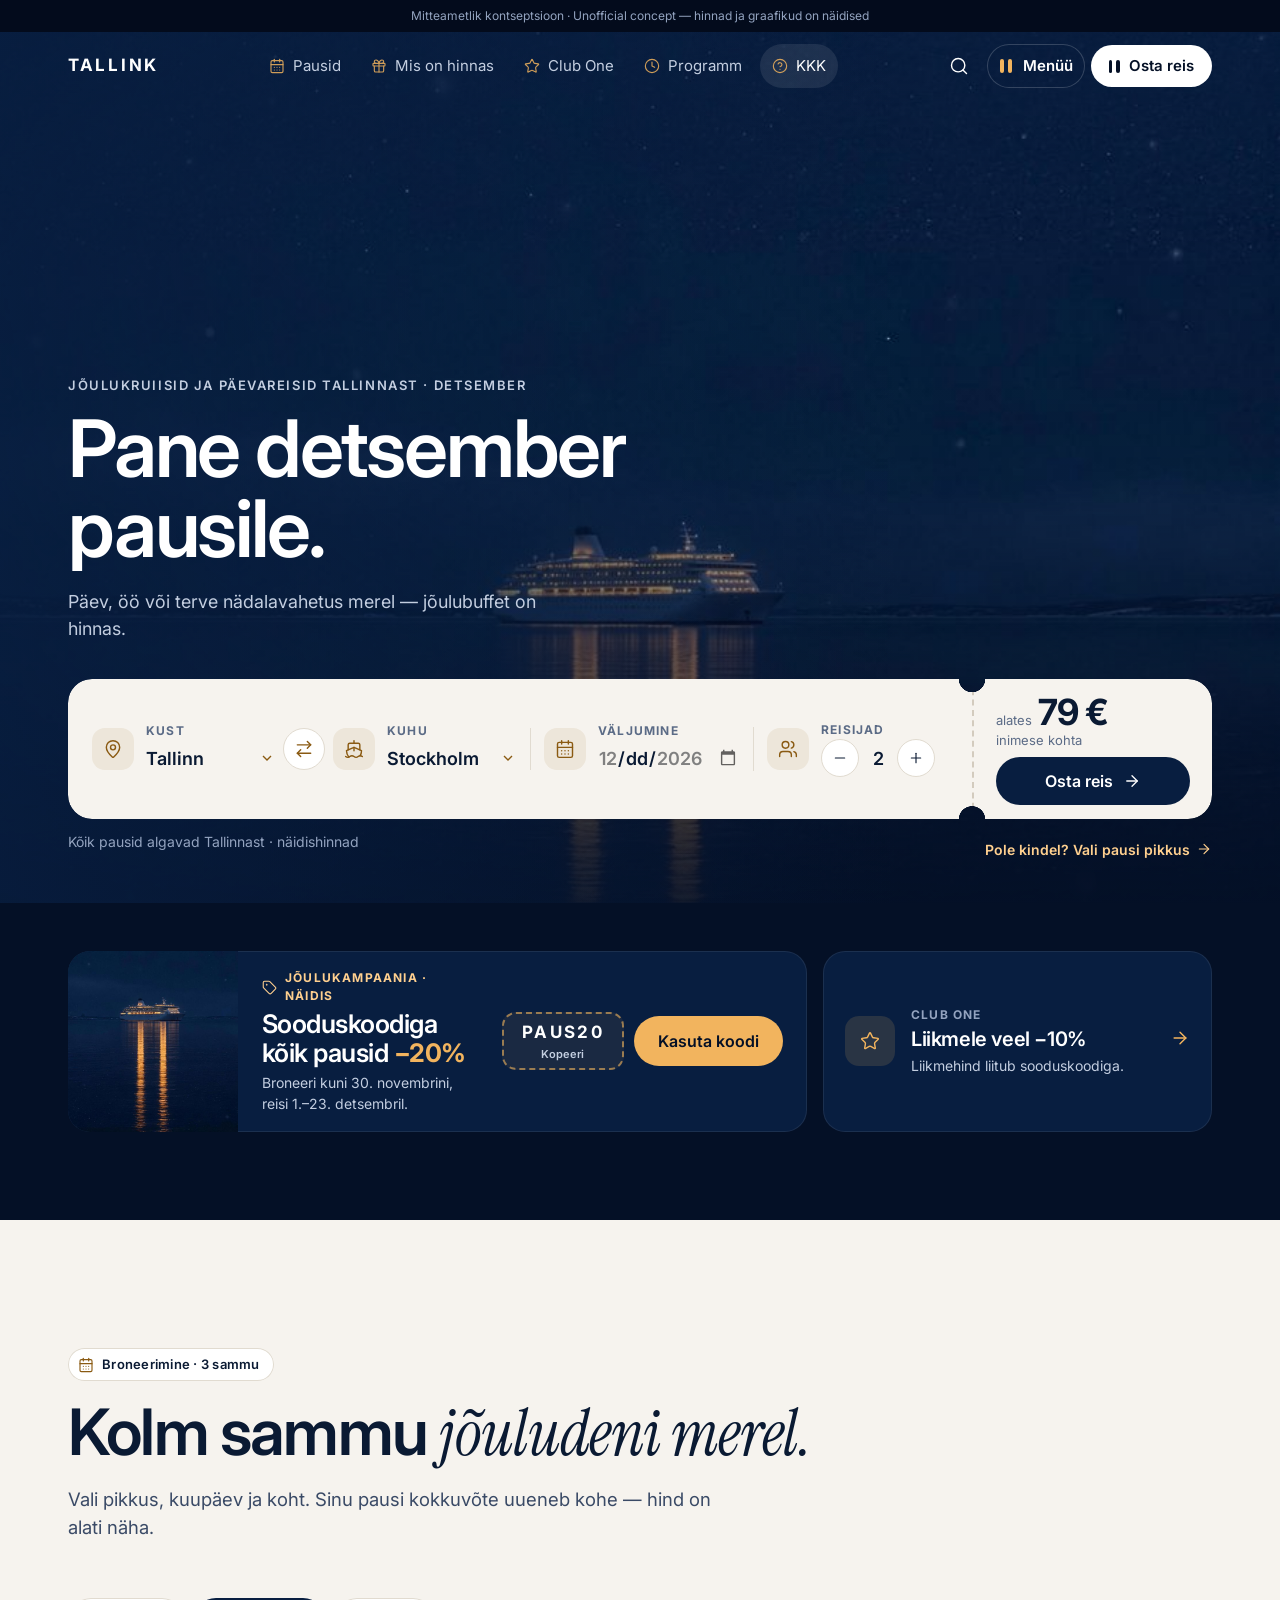
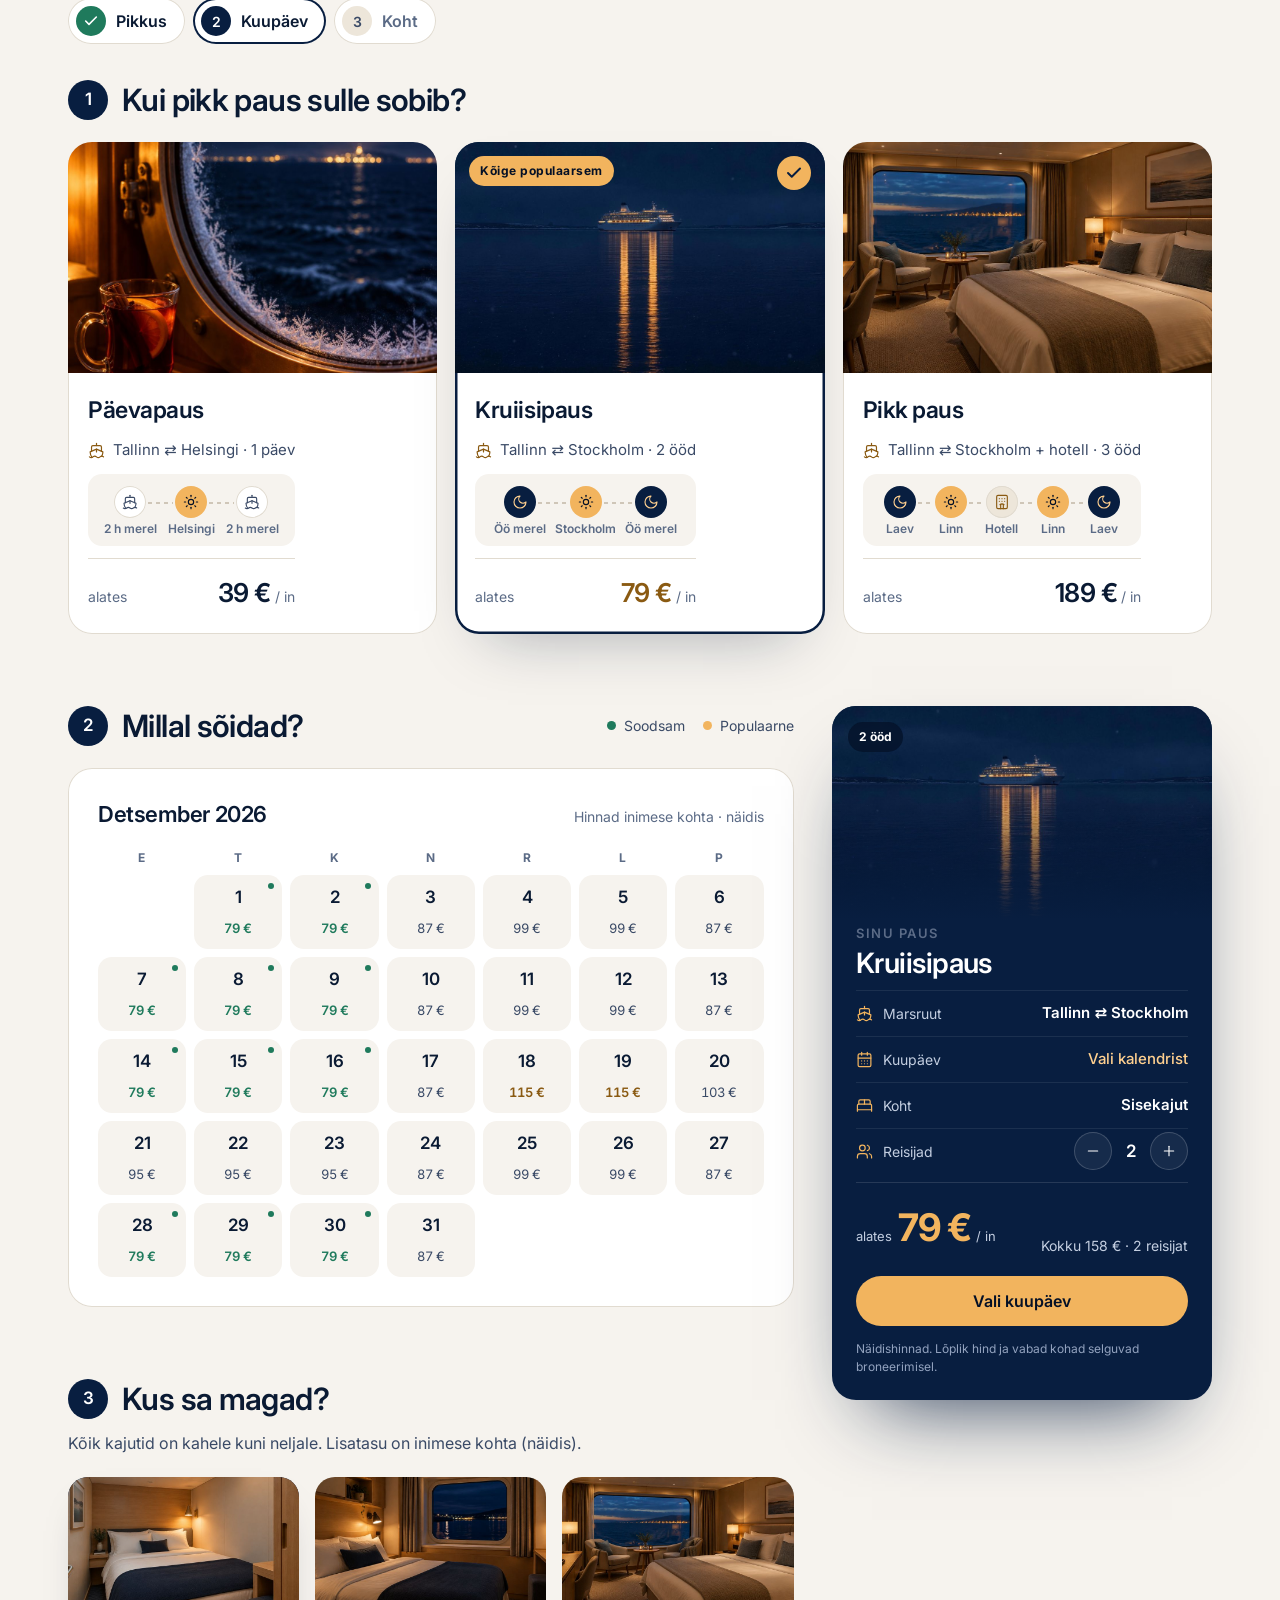
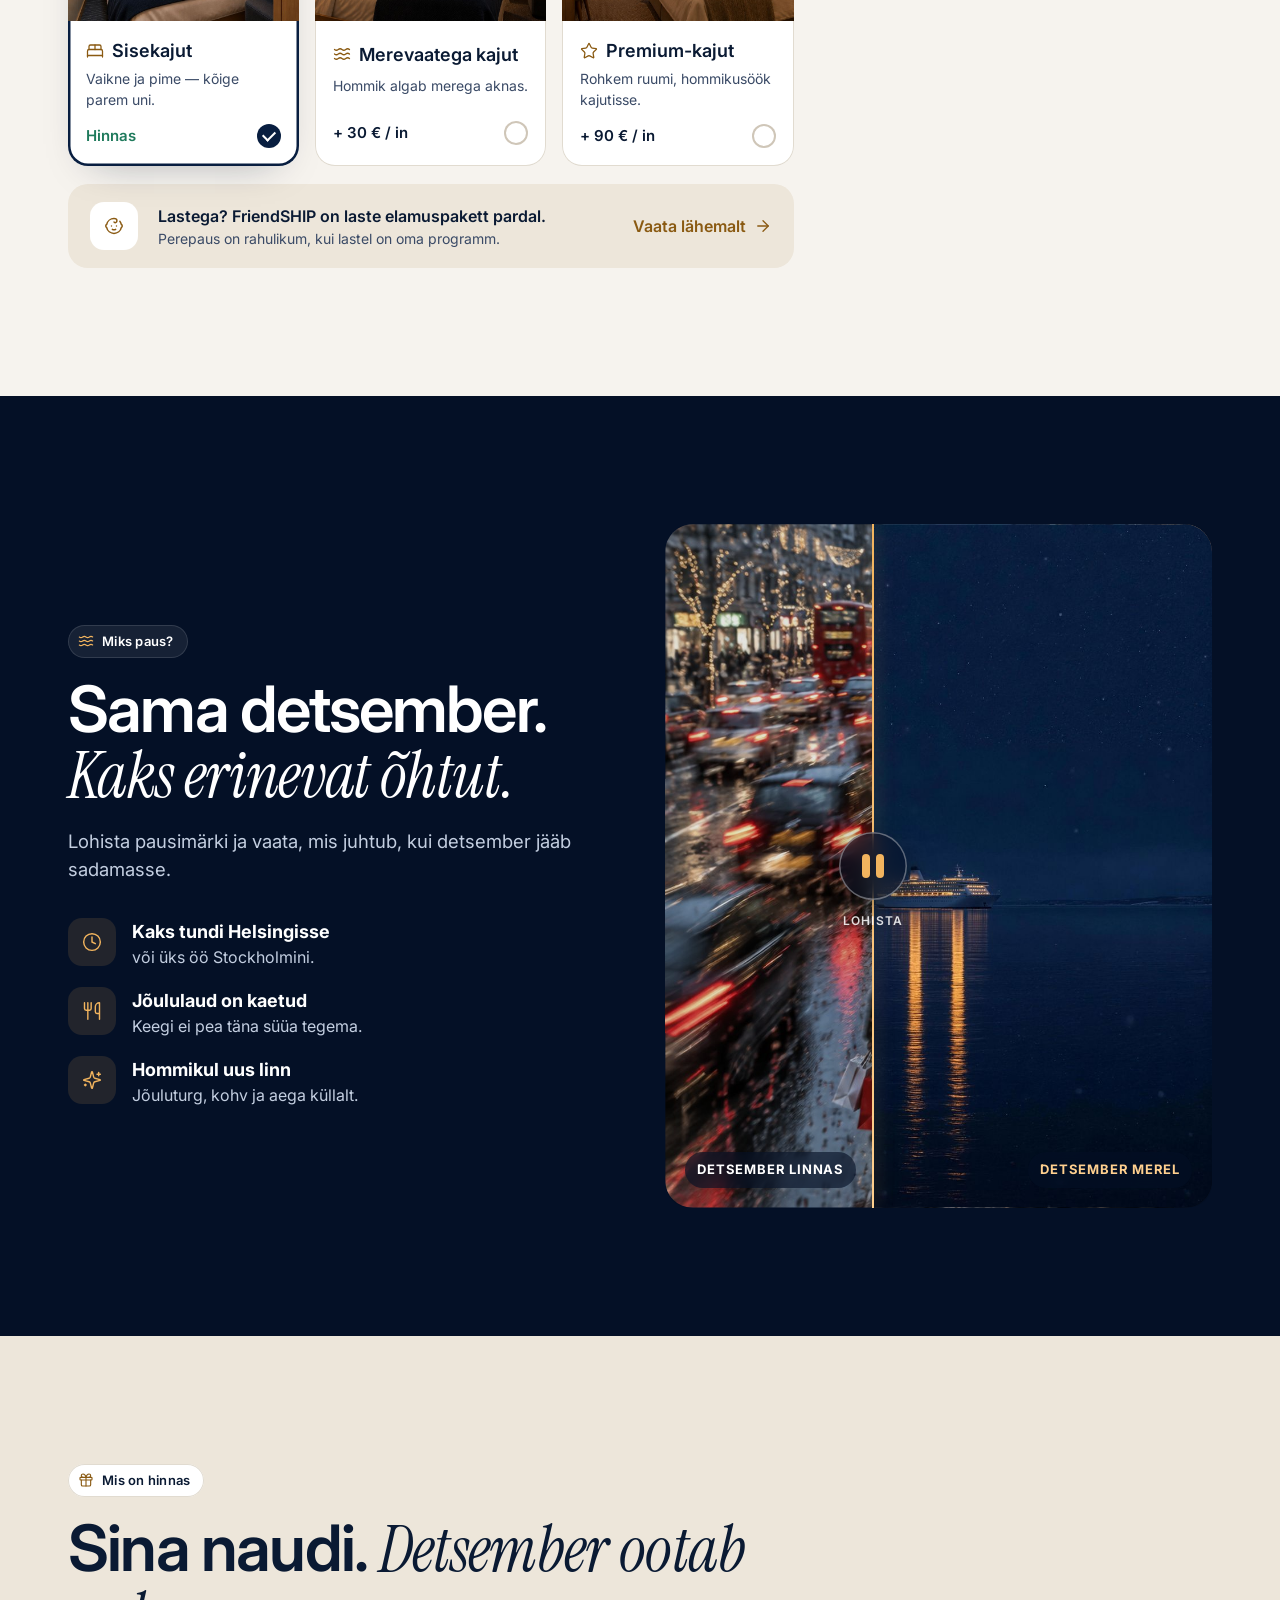
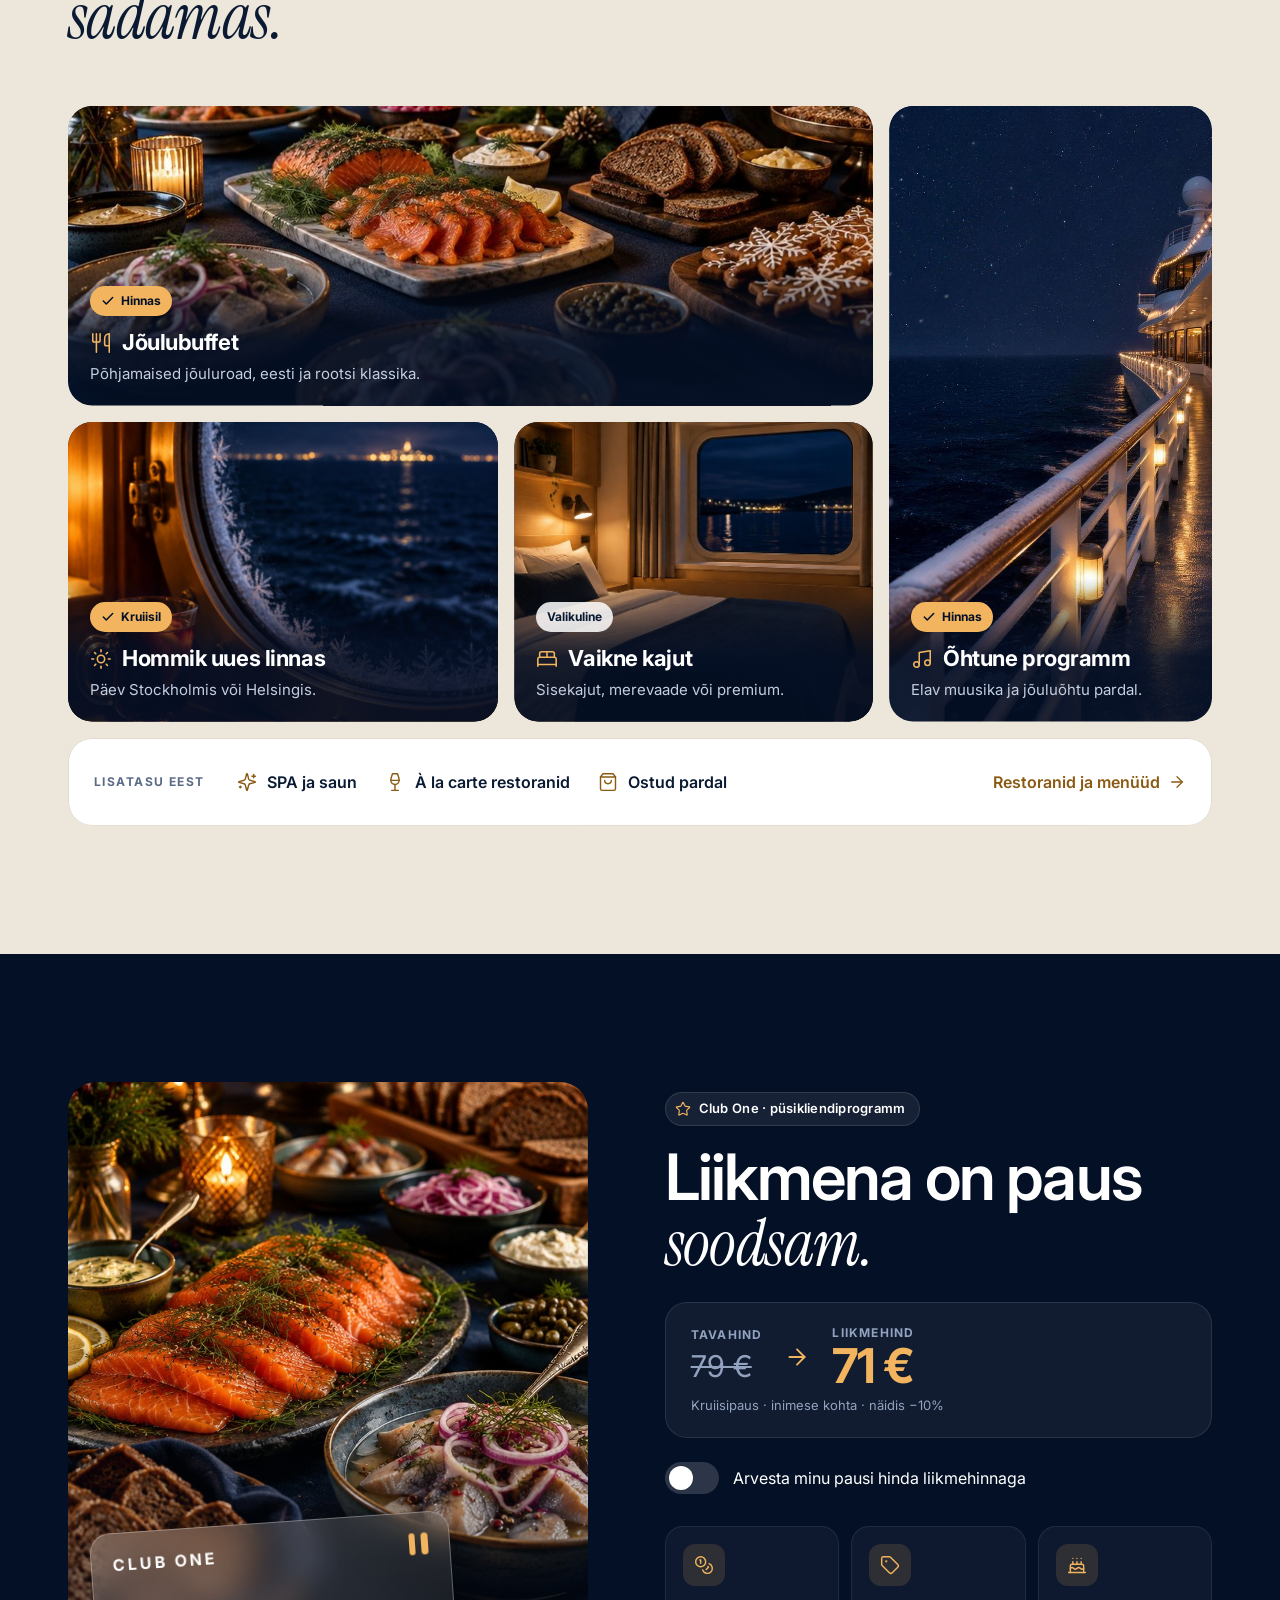
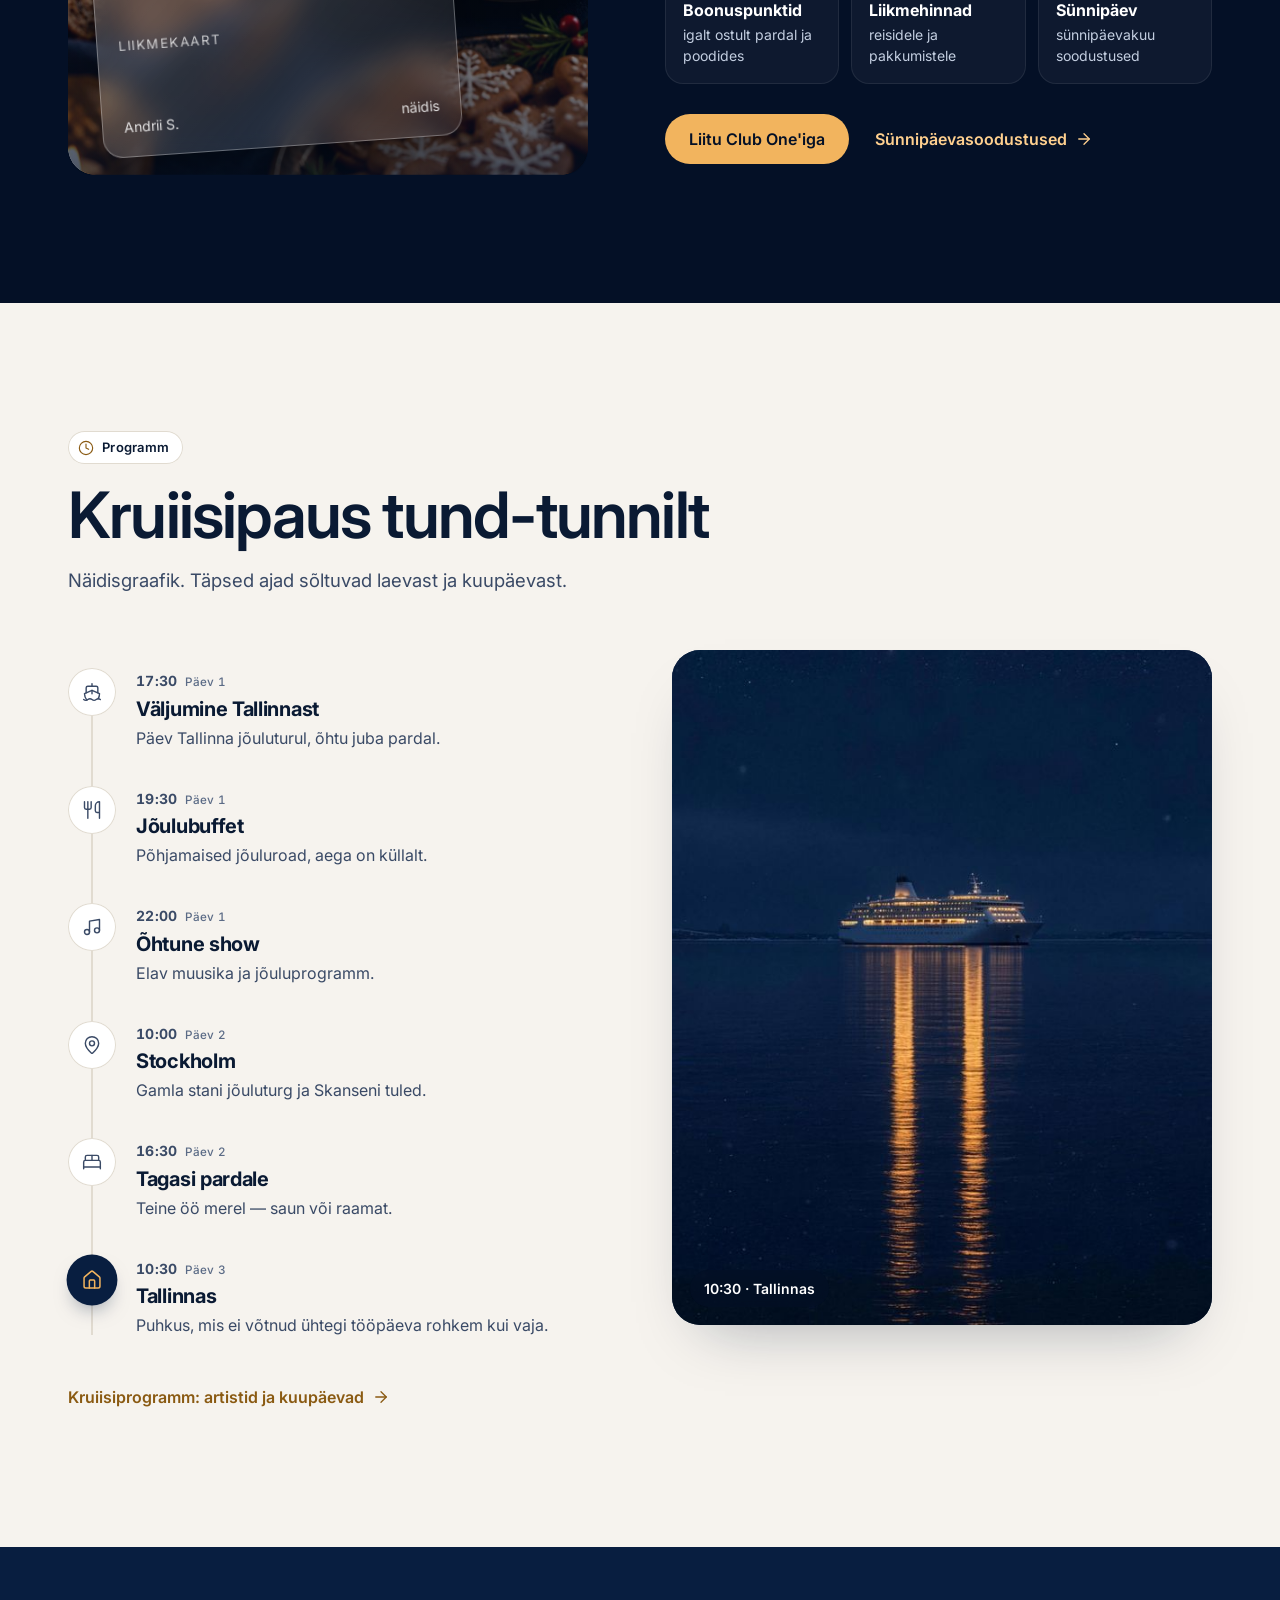
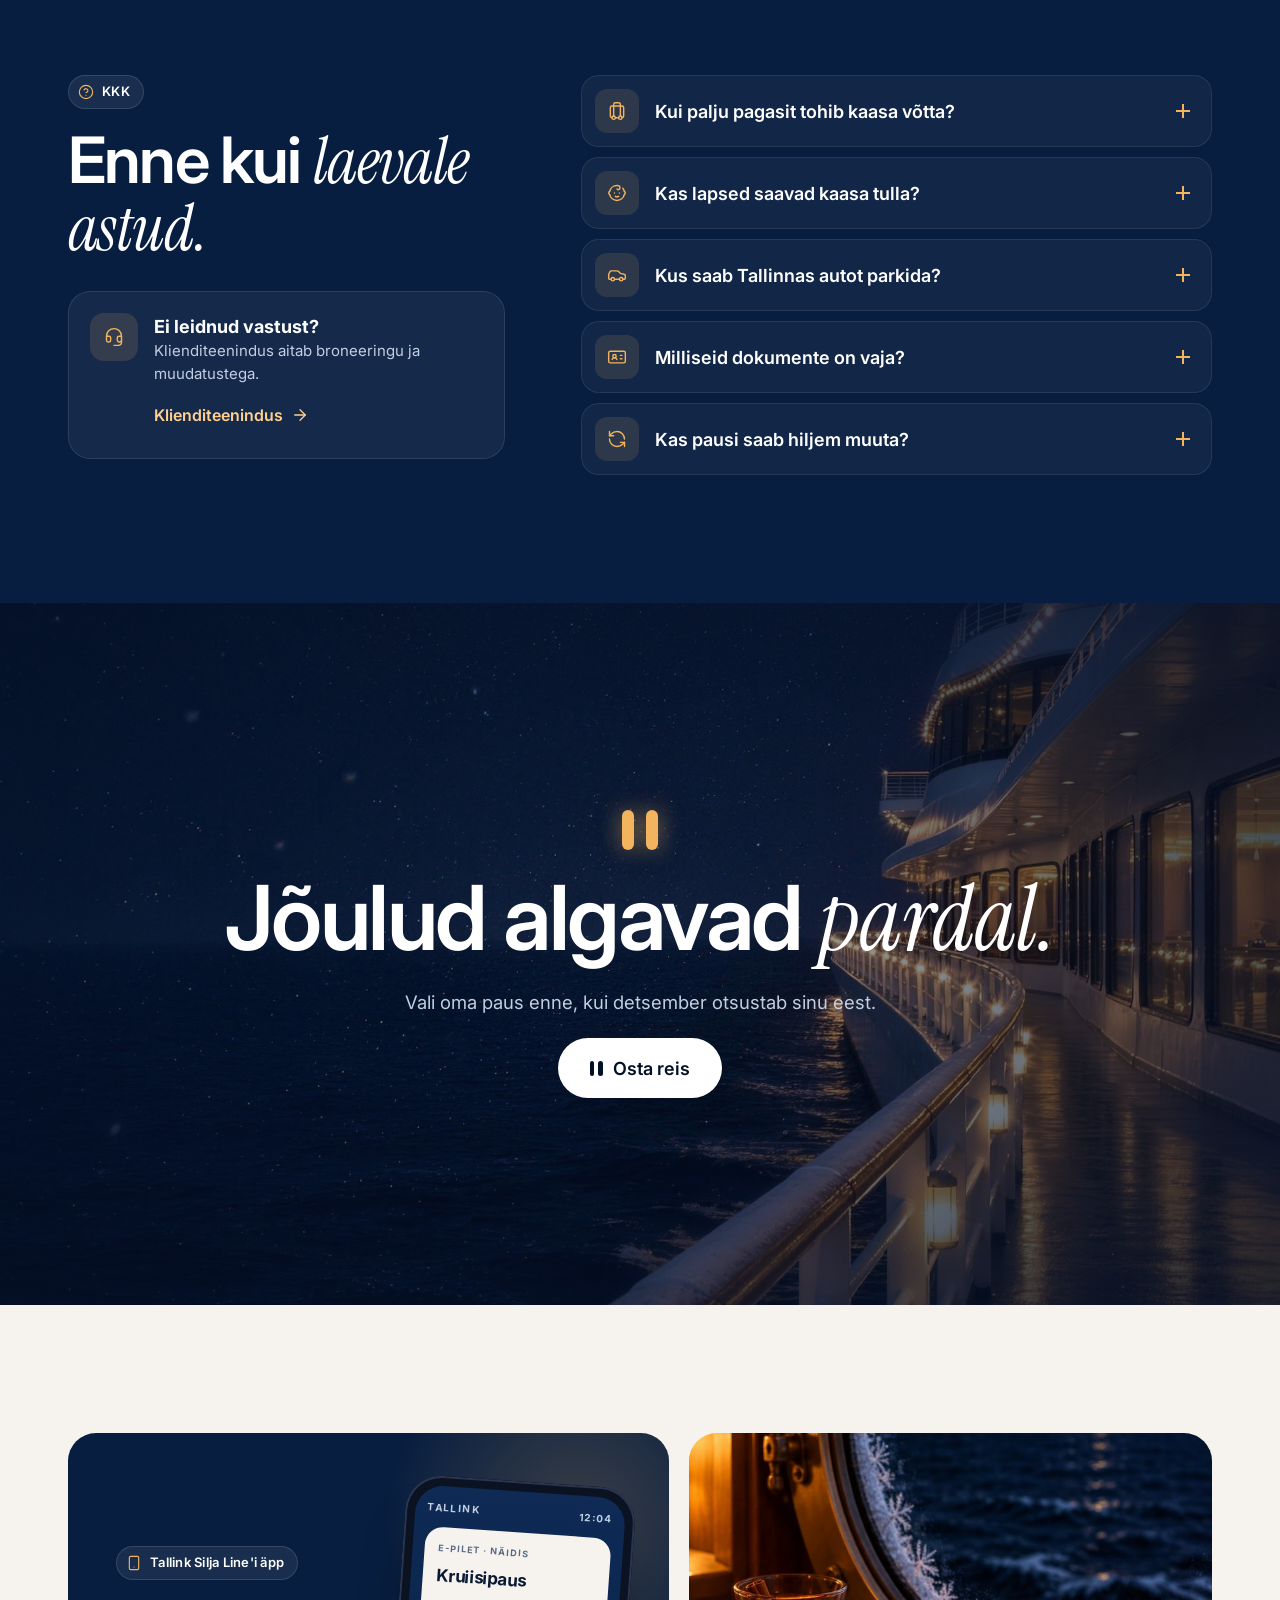
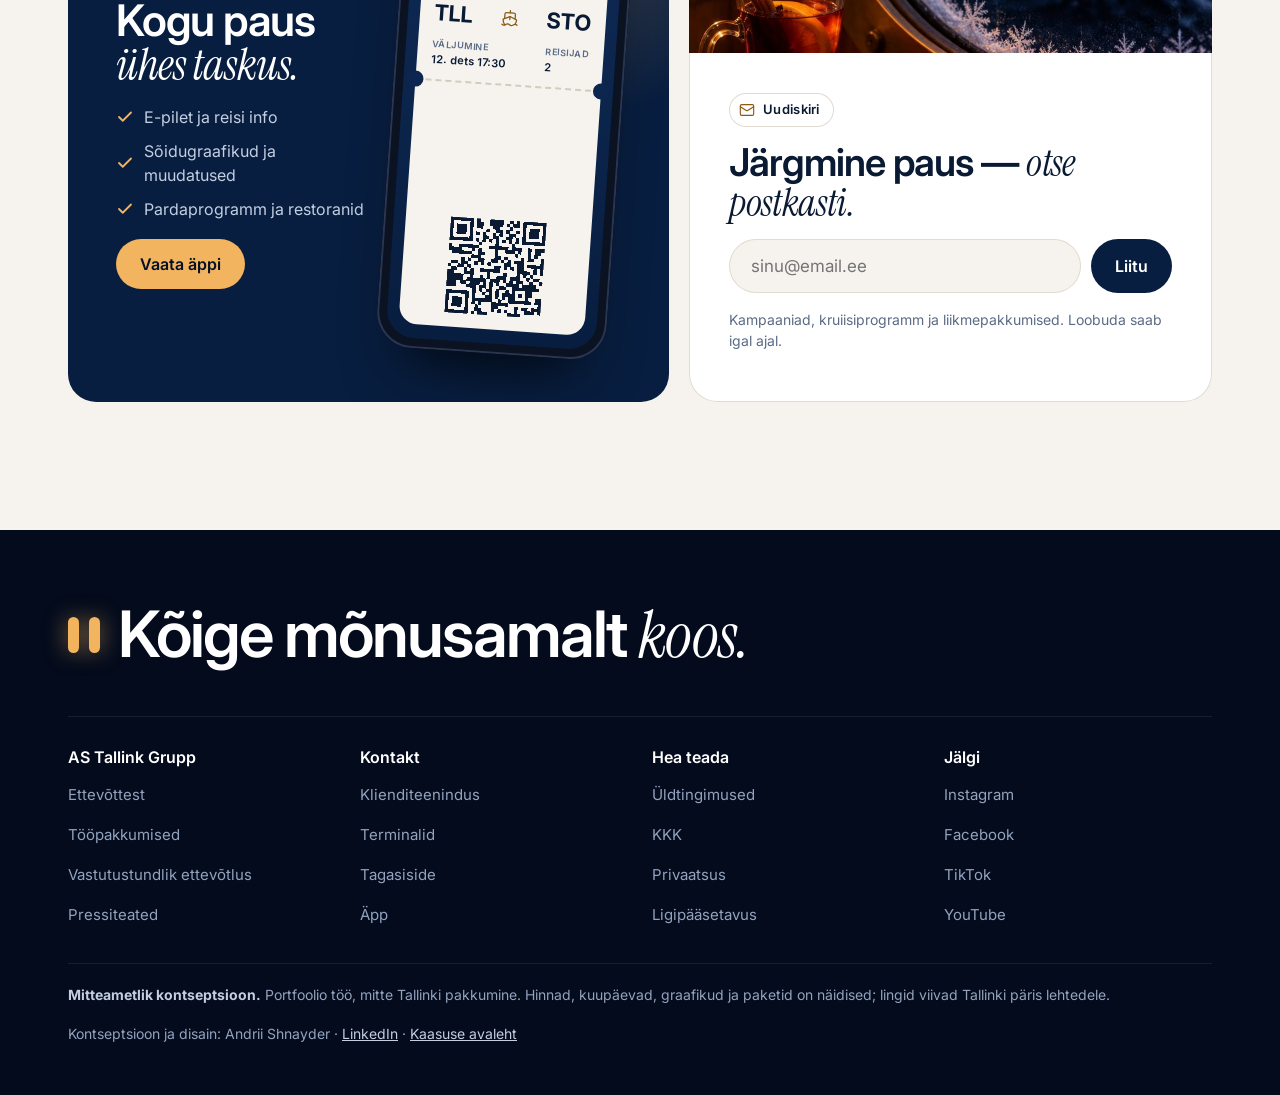
==== commit d9c18820: "Add files via upload" ====
--- a/07-maandumisleht/index.html
+++ b/07-maandumisleht/index.html
@@ -64,6 +64,7 @@
 <symbol id="i-plus" viewBox="0 0 24 24"><path d="M5 12h14" /> <path d="M12 5v14" /></symbol>
 <symbol id="i-minus" viewBox="0 0 24 24"><path d="M5 12h14" /></symbol>
 </svg>
+<div class="toast" role="status" aria-live="polite" data-toast></div>
 <a class="skip" href="#pausid">Liigu broneerimise juurde</a>
 <div class="ribbon" role="note">Mitteametlik kontseptsioon · Unofficial concept — hinnad ja graafikud on näidised</div>
 
@@ -159,24 +160,13 @@
     </picture>
     <div class="hero__shade"></div>
     <div class="wrap hero__in">
-      <p class="eyebrow reveal">Jõulukruiisid ja päevareisid Tallinnast · detsember</p>
-      <h1 id="hero-title" class="hero__title"><span class="line"><span>Pane detsember</span></span><span class="line"><span>pausile.</span></span></h1>
-      <p class="hero__sub reveal">Kingid, tähtajad, peod. Detsember ei oota kedagi — aga meri ootab. Päev, öö või terve nädalavahetus merel.</p>
-      <div class="hero__cta reveal">
-        <a class="btn btn--lg" href="#pausid"><span class="pause" aria-hidden="true"><i></i><i></i></span>Vali oma paus</a>
-        <p class="hero__price">Päevapaus + jõulubuffet <b>alates 39 €</b> <small>näidishind</small></p>
-      </div>
-    </div>
-  </section>
-
-  <!-- ================= QUICK TICKET ================= -->
-  <section class="tband" aria-labelledby="tk-title">
-    <div class="wrap">
-      <div class="tband__head reveal">
-        <h2 id="tk-title" class="tband__title"><svg aria-hidden="true"><use href="#i-ticket"/></svg>Tead juba, kuhu? <span>Broneeri ühe reaga.</span></h2>
-        <p class="tband__note">Kõik pausid algavad Tallinnast · näidishinnad</p>
-      </div>
-      <form class="ticket reveal" data-book-form novalidate>
+      <div class="hero__copy">
+        <p class="eyebrow reveal">Jõulukruiisid ja päevareisid Tallinnast · detsember</p>
+        <h1 id="hero-title" class="hero__title"><span class="line"><span>Pane detsember</span></span><span class="line"><span>pausile.</span></span></h1>
+        <p class="hero__sub reveal">Päev, öö või terve nädalavahetus merel — jõulubuffet on hinnas.</p>
+      </div>
+      <div class="hero__book">
+      <form class="ticket" data-book-form novalidate>
         <div class="ticket__main">
           <div class="tf">
             <span class="tf__ico" aria-hidden="true"><svg><use href="#i-map-pin"/></svg></span>
@@ -210,6 +200,31 @@
           <button class="btn btn--navy ticket__go" type="submit">Osta reis <svg aria-hidden="true"><use href="#i-arrow-right"/></svg></button>
         </div>
       </form>
+        <p class="hero__help"><span>Kõik pausid algavad Tallinnast · näidishinnad</span><a href="#pausid">Pole kindel? Vali pausi pikkus <svg aria-hidden="true"><use href="#i-arrow-right"/></svg></a></p>
+      </div>
+    </div>
+  </section>
+
+  <!-- ================= OFFERS ================= -->
+  <section class="offers" aria-label="Pakkumised">
+    <div class="wrap offers__in">
+      <article class="offer offer--code reveal">
+        <img class="offer__img" src="assets/img/pk-kruiis.jpg" alt="" aria-hidden="true" loading="lazy">
+        <div class="offer__body">
+          <p class="offer__k"><svg aria-hidden="true"><use href="#i-tag"/></svg>Jõulukampaania · näidis</p>
+          <h2 class="offer__t">Sooduskoodiga kõik pausid <b>−20%</b></h2>
+          <p class="offer__d">Broneeri kuni 30. novembrini, reisi 1.–23. detsembril.</p>
+        </div>
+        <div class="offer__act">
+          <button class="code" type="button" data-code-copy aria-label="Kopeeri sooduskood PAUS20"><span data-code>PAUS20</span><small data-code-state>Kopeeri</small></button>
+          <button class="btn btn--amber" type="button" data-promo-apply>Kasuta koodi</button>
+        </div>
+      </article>
+      <a class="offer offer--club reveal" href="#club-one">
+        <span class="offer__ico" aria-hidden="true"><svg><use href="#i-star"/></svg></span>
+        <span class="offer__body"><span class="offer__k">Club One</span><span class="offer__t">Liikmele veel −10%</span><span class="offer__d">Liikmehind liitub sooduskoodiga.</span></span>
+        <span class="offer__go" aria-hidden="true"><svg><use href="#i-arrow-right"/></svg></span>
+      </a>
     </div>
   </section>
 
@@ -268,6 +283,7 @@
                 <div><dt><svg aria-hidden="true"><use href="#i-ship"/></svg>Marsruut</dt><dd data-sum-route></dd></div>
                 <div><dt><svg aria-hidden="true"><use href="#i-calendar-days"/></svg>Kuupäev</dt><dd data-sum-date></dd></div>
                 <div><dt><svg aria-hidden="true"><use href="#i-bed-double"/></svg>Koht</dt><dd data-sum-opt></dd></div>
+                <div data-sum-promo hidden><dt><svg aria-hidden="true"><use href="#i-tag"/></svg>Sooduskood</dt><dd class="sumcode"><span>PAUS20 · −20%</span><button type="button" class="sumcode__x" aria-label="Eemalda sooduskood" data-promo-remove><svg><use href="#i-x"/></svg></button></dd></div>
                 <div><dt><svg aria-hidden="true"><use href="#i-users"/></svg>Reisijad</dt><dd>
                   <span class="stepper stepper--dark" role="group" aria-label="Reisijate arv">
                     <button type="button" aria-label="Vähem reisijaid" data-pax="-1"><svg><use href="#i-minus"/></svg></button>
@@ -518,6 +534,7 @@
         <div><dt>Kuupäev</dt><dd data-dlg-date></dd></div>
         <div><dt>Koht</dt><dd data-dlg-opt></dd></div>
         <div><dt>Reisijad</dt><dd data-dlg-pax></dd></div>
+        <div data-dlg-promo hidden><dt>Sooduskood</dt><dd>PAUS20 · −20%</dd></div>
         <div class="dlg__sum"><dt>Kokku</dt><dd data-dlg-total></dd></div>
       </dl>
       <p class="dlg__note">Kontseptsioonis viib nupp Tallinki broneerimissüsteemi, kuhu sinu valik on juba eeltäidetud.</p>
--- a/07-maandumisleht/assets/app.css
+++ b/07-maandumisleht/assets/app.css
@@ -160,50 +160,52 @@
   .menu__quick{grid-template-columns:1fr}.menu__body{grid-template-columns:1fr}
 }
 
-/* ================= HERO ================= */
-.hero{position:relative;min-height:min(88svh,900px);display:flex;align-items:flex-end;margin-top:calc(var(--hdr) * -1);overflow:hidden;background:var(--n800)}
+/* ================= HERO (compact: idea + booking in the first screen) ================= */
+.hero{position:relative;display:flex;align-items:flex-end;margin-top:calc(var(--hdr) * -1);overflow:hidden;background:var(--n900);
+  min-height:min(calc(100svh - 29px),920px)}
 .hero__img{position:absolute;inset:0}
-.hero__img img{width:100%;height:100%;object-fit:cover;object-position:60% 50%;transform:scale(1.06);animation:heroIn 2.4s var(--out) forwards}
+.hero__img img{width:100%;height:100%;object-fit:cover;object-position:62% 42%;transform:scale(1.05);animation:heroIn 2.4s var(--out) forwards}
 @keyframes heroIn{to{transform:scale(1)}}
-.hero__shade{position:absolute;inset:0;background:linear-gradient(90deg,rgba(8,30,64,.8) 0%,rgba(8,30,64,.25) 48%,rgba(8,30,64,0) 72%),linear-gradient(180deg,rgba(8,30,64,.55) 0%,rgba(8,30,64,0) 28%,rgba(4,16,38,0) 62%,var(--n900) 100%)}
-.hero__in{position:relative;padding-top:calc(var(--hdr) + 80px);padding-bottom:clamp(64px,10vh,120px)}
-.hero__title{font-size:clamp(52px,8vw,116px);line-height:.95;margin:18px 0 24px}
-@media(min-width:701px){.hero__title,.hero__sub,.hero__cta{max-width:min(56vw,760px)}}
+.hero__shade{position:absolute;inset:0;background:linear-gradient(90deg,rgba(8,30,64,.82) 0%,rgba(8,30,64,.3) 45%,rgba(8,30,64,0) 70%),linear-gradient(180deg,rgba(8,30,64,.55) 0%,rgba(8,30,64,0) 26%,rgba(4,16,38,.15) 52%,rgba(4,16,38,.92) 100%)}
+.hero__in{position:relative;width:100%;display:grid;gap:clamp(20px,4vh,44px);padding-top:calc(var(--hdr) + clamp(24px,7vh,88px));padding-bottom:clamp(20px,4vh,40px)}
+.hero__copy{max-width:min(62vw,720px)}
+.hero__title{font-size:clamp(40px,min(6.2vw,9.2vh),96px);line-height:.96;margin:clamp(8px,1.6vh,16px) 0 clamp(10px,2vh,18px)}
 .hero__title .line{display:block;overflow:hidden;padding-bottom:.06em}
 .hero__title .line>span{display:block;transform:translateY(105%);animation:lineUp 1.1s var(--out) forwards}
 .hero__title .line:nth-child(2)>span{animation-delay:.12s}
 @keyframes lineUp{to{transform:none}}
-.hero__sub{font-size:clamp(17px,1.6vw,21px);color:var(--mist);max-width:44ch}
-.hero__cta{display:flex;flex-wrap:wrap;align-items:center;gap:18px 28px;margin-top:34px}
-.hero__price{font-size:15px;color:var(--mist);line-height:1.35}
-.hero__price b{display:block;color:var(--amber);font-size:26px;font-weight:600}
-.hero__price small{font-size:12px}
+.hero__sub{font-size:clamp(16px,min(1.4vw,2.4vh),20px);color:var(--mist);max-width:46ch}
+.hero__book{display:grid;gap:12px;opacity:0;transform:translateY(18px);animation:bookIn 1s .45s var(--out) forwards}
+@keyframes bookIn{to{opacity:1;transform:none}}
+.hero__help{display:flex;justify-content:space-between;flex-wrap:wrap;gap:4px 20px;font-size:14px;color:var(--mist2)}
+.hero__help a{display:inline-flex;align-items:center;gap:6px;min-height:36px;color:var(--amber2);font-weight:600;text-decoration:none}
+.hero__help a svg{width:16px;height:16px;transition:transform .35s var(--out)}
+.hero__help a:hover svg{transform:translateX(4px)}
+@media(max-height:640px) and (min-width:701px){.hero__sub{display:none}}
 @media(max-width:700px){
-  .hero{align-items:stretch;min-height:88svh}
-  .hero__img img{object-position:50% 34%}
-  .hero__in{display:flex;flex-direction:column;padding-top:calc(var(--hdr) + 40px);padding-bottom:40px}
-  .hero__sub{display:none}.hero__cta{margin-top:auto}
-}
-
-/* ================= QUICK TICKET ================= */
-.tband{background:var(--n900);padding:clamp(56px,7vw,88px) 0 clamp(64px,8vw,104px)}
-.tband__head{display:flex;justify-content:space-between;align-items:flex-end;flex-wrap:wrap;gap:8px 24px;margin-bottom:22px}
-.tband__title{display:flex;align-items:center;gap:12px;font-size:clamp(22px,2.4vw,30px);letter-spacing:-.02em}
-.tband__title svg{width:28px;height:28px;color:var(--amber)}
-.tband__title span{color:var(--mist);font-weight:400}
-.tband__note{font-size:14px;color:var(--mist2)}
-.ticket{display:grid;grid-template-columns:1fr 250px;border-radius:26px;background:var(--paper);color:var(--ink);position:relative;
-  --notch:radial-gradient(circle at 0 0,transparent 14px,#000 14.5px)}
-.ticket__main{display:grid;grid-template-columns:1fr auto 1fr 1.05fr 1fr;align-items:center;padding:14px 10px 14px 14px}
-.tf{position:relative;display:grid;grid-template-columns:44px 1fr;grid-template-rows:auto auto;column-gap:12px;align-items:center;padding:12px 14px;border-radius:18px;min-height:76px;transition:background .25s}
-.tf+.tf::before{content:"";position:absolute;left:0;top:18px;bottom:18px;width:1px;background:var(--line)}
+  .hero{min-height:0}
+  .hero__img{bottom:auto;height:calc(var(--hdr) + 86vw)}
+  .hero__img img{object-position:50% 58%}
+  .hero__shade{bottom:auto;height:calc(var(--hdr) + 86vw + 2px);background:linear-gradient(180deg,rgba(8,30,64,.55) 0%,rgba(8,30,64,0) 30%,rgba(4,16,38,.2) 60%,var(--n900) 100%)}
+  .hero__in{padding-top:calc(var(--hdr) + 58vw);gap:18px}
+  .hero__copy{max-width:none}
+  .hero__title{font-size:clamp(40px,11.5vw,56px)}
+}
+
+/* ================= TICKET (inside hero) ================= */
+.ticket{--stub:240px;display:grid;grid-template-columns:1fr var(--stub);border-radius:24px;background:var(--paper);color:var(--ink);position:relative;
+  -webkit-mask:radial-gradient(circle at calc(100% - var(--stub)) 0,#0000 13px,#000 13.5px) top/100% 51% no-repeat,radial-gradient(circle at calc(100% - var(--stub)) 100%,#0000 13px,#000 13.5px) bottom/100% 51% no-repeat;
+          mask:radial-gradient(circle at calc(100% - var(--stub)) 0,#0000 13px,#000 13.5px) top/100% 51% no-repeat,radial-gradient(circle at calc(100% - var(--stub)) 100%,#0000 13px,#000 13.5px) bottom/100% 51% no-repeat}
+.ticket__main{display:grid;grid-template-columns:1fr auto 1fr 1.05fr 1fr;align-items:center;padding:10px 8px 10px 10px}
+.tf{position:relative;display:grid;grid-template-columns:42px 1fr;grid-template-rows:auto auto;column-gap:12px;align-items:center;padding:10px 14px;border-radius:16px;min-height:clamp(60px,8.5vh,74px);transition:background .25s}
+.tf+.tf::before{content:"";position:absolute;left:0;top:16px;bottom:16px;width:1px;background:var(--line)}
 .tf:focus-within,.tf:hover{background:#fff}
-.tf__ico{grid-row:1/3;width:44px;height:44px;border-radius:14px;display:grid;place-items:center;background:var(--sand);color:var(--amberInk)}
+.tf__ico{grid-row:1/3;width:42px;height:42px;border-radius:13px;display:grid;place-items:center;background:var(--sand);color:var(--amberInk)}
 .tf label,.tf__lbl{font-size:12px;letter-spacing:.1em;text-transform:uppercase;font-weight:700;color:var(--ink3)}
-.tf select,.tf input{appearance:none;-webkit-appearance:none;border:0;background:transparent;color:var(--ink);font:600 19px var(--font);min-height:36px;width:100%;cursor:pointer;outline:none}
+.tf select,.tf input{appearance:none;-webkit-appearance:none;border:0;background:transparent;color:var(--ink);font:600 18px var(--font);min-height:36px;width:100%;cursor:pointer;outline:none}
 .tf select{background:url("data:image/svg+xml,%3Csvg xmlns='http://www.w3.org/2000/svg' viewBox='0 0 24 24' fill='none' stroke='%238A5A12' stroke-width='2'%3E%3Cpath d='M6 9l6 6 6-6'/%3E%3C/svg%3E") right center/16px no-repeat;padding-right:22px}
 .tf input::-webkit-calendar-picker-indicator{opacity:.6;cursor:pointer}
-.tf__swap{width:44px;height:44px;border-radius:50%;border:1px solid var(--line);background:#fff;color:var(--amberInk);cursor:pointer;display:grid;place-items:center;margin:0 -6px;z-index:1;transition:transform .6s var(--out),box-shadow .25s}
+.tf__swap{width:42px;height:42px;border-radius:50%;border:1px solid var(--line);background:#fff;color:var(--amberInk);cursor:pointer;display:grid;place-items:center;margin:0 -6px;z-index:1;transition:transform .6s var(--out),box-shadow .25s}
 .tf__swap:hover{box-shadow:var(--sh2)}
 .tf__swap.is-spin{transform:rotate(180deg)}
 .stepper{display:inline-flex;align-items:center;gap:8px}
@@ -211,35 +213,72 @@
 .stepper button:hover{background:var(--sand)}
 .stepper button:active{transform:scale(.92)}
 .stepper button svg{width:16px;height:16px}
-.stepper output{min-width:22px;text-align:center;font:600 19px var(--font)}
+.stepper output{min-width:22px;text-align:center;font:600 18px var(--font)}
 .stepper--dark button{border-color:rgba(255,255,255,.18);background:rgba(255,255,255,.06);color:#fff}
 .stepper--dark button:hover{background:rgba(255,255,255,.14)}
 .stepper--dark output{font-size:17px}
-.ticket__msg{grid-column:1/-1;padding:4px 14px 2px;font-size:14px;color:#A33A1E}
+.ticket__msg{grid-column:1/-1;padding:2px 14px 4px;font-size:14px;color:#A33A1E}
 .ticket__msg:empty{display:none}
-.ticket__stub{position:relative;display:grid;align-content:center;justify-items:start;gap:14px;padding:22px 26px;border-left:2px dashed #D3CBBE}
-.ticket__stub::before,.ticket__stub::after{content:"";position:absolute;left:-15px;width:28px;height:28px;border-radius:50%;background:var(--n900)}
-.ticket__stub::before{top:-14px}.ticket__stub::after{bottom:-14px}
-.ticket__pp{display:grid;line-height:1.1}
+.ticket__stub{position:relative;display:grid;align-content:center;gap:10px;padding:14px 22px;border-left:2px dashed #D3CBBE}
+.ticket__pp{display:flex;align-items:baseline;flex-wrap:wrap;gap:0 6px;line-height:1.1}
 .ticket__pp small{font-size:13px;color:var(--ink3)}
-.ticket__pp b{font-size:40px;letter-spacing:-.03em;color:var(--ink);margin:2px 0}
-.ticket__go{width:100%}
-@media(max-width:1120px){
-  .ticket{grid-template-columns:1fr}
-  .ticket__main{grid-template-columns:1fr auto 1fr;row-gap:6px}
+.ticket__pp b{font-size:clamp(28px,4vh,36px);letter-spacing:-.03em;color:var(--ink)}
+.ticket__pp em{flex-basis:100%;font-style:normal;font-size:12px;font-weight:700;color:var(--green)}
+.ticket__go{width:100%;min-height:48px}
+@media(max-width:1180px){
+  .ticket{grid-template-columns:1fr;-webkit-mask:none;mask:none}
+  .ticket__main{grid-template-columns:1fr auto 1fr;row-gap:4px}
   .tf+.tf::before{display:none}
   .ticket__stub{grid-template-columns:1fr auto;align-items:center;border-left:0;border-top:2px dashed #D3CBBE}
-  .ticket__stub::before,.ticket__stub::after{top:-15px;left:auto}.ticket__stub::before{left:-14px}.ticket__stub::after{right:-14px;bottom:auto}
-  .ticket__go{width:auto}
+  .ticket__go{width:auto;padding:0 28px}
 }
 @media(max-width:600px){
-  .ticket__main{grid-template-columns:1fr 1fr;padding:10px}
+  .ticket__main{grid-template-columns:1fr 1fr;padding:8px;gap:6px}
   .tf__swap{display:none}
-  .tf{grid-template-columns:1fr;min-height:70px;padding:10px 12px;background:#fff}
+  .tf{grid-template-columns:1fr;min-height:66px;padding:10px 12px;background:#fff}
   .tf__ico{display:none}
-  .ticket__stub{grid-template-columns:1fr;justify-items:stretch}
+  .ticket__stub{grid-template-columns:1fr;padding:14px 16px 16px}
   .ticket__go{width:100%}
 }
+
+/* ================= OFFERS (Tallink's discount banner, made usable) ================= */
+.offers{background:var(--n900);padding:clamp(28px,4vw,48px) 0 clamp(56px,7vw,88px)}
+.offers__in{display:grid;grid-template-columns:1.9fr 1fr;gap:16px}
+@media(max-width:900px){.offers__in{grid-template-columns:1fr}}
+.offer{position:relative;display:grid;align-items:center;border-radius:22px;overflow:hidden;color:#fff;text-decoration:none;background:var(--n800);box-shadow:inset 0 0 0 1px rgba(255,255,255,.08)}
+.offer--code{grid-template-columns:170px 1fr auto;gap:0 24px;padding-right:24px}
+.offer__img{width:100%;height:100%;min-height:128px;object-fit:cover}
+.offer__body{display:grid;gap:4px;padding:18px 0}
+.offer__k{display:flex;align-items:center;gap:8px;font-size:12px;letter-spacing:.1em;text-transform:uppercase;font-weight:700;color:var(--amber2)}
+.offer__k svg{width:15px;height:15px}
+.offer__t{font-size:clamp(20px,2vw,26px);font-weight:600;letter-spacing:-.02em;line-height:1.15}
+.offer__t b{color:var(--amber)}
+.offer__d{font-size:14px;color:var(--mist)}
+.offer__act{display:flex;align-items:center;gap:10px}
+.code{display:grid;justify-items:center;gap:0;min-height:50px;padding:6px 18px;border-radius:14px;border:2px dashed rgba(242,180,94,.6);background:rgba(242,180,94,.08);color:#fff;cursor:pointer;transition:background .25s,border-color .25s}
+.code:hover{background:rgba(242,180,94,.16);border-color:var(--amber)}
+.code span{font-weight:700;letter-spacing:.14em;font-size:17px}
+.code small{font-size:11px;color:var(--mist);font-weight:600}
+.code.is-copied{border-style:solid;border-color:var(--green)}
+.offer--code.is-applied{box-shadow:inset 0 0 0 2px var(--amber)}
+.offer--club{grid-template-columns:auto 1fr auto;gap:16px;padding:18px 22px;transition:background .3s,transform .45s var(--out)}
+.offer--club:hover{background:var(--n700);transform:translateY(-3px)}
+.offer__ico{width:50px;height:50px;border-radius:14px;display:grid;place-items:center;background:rgba(242,180,94,.14);color:var(--amber)}
+.offer--club .offer__body{padding:0}
+.offer--club .offer__k{color:var(--mist2)}
+.offer--club .offer__t{font-size:20px}
+.offer__go{color:var(--amber);transition:transform .35s var(--out)}
+.offer--club:hover .offer__go{transform:translateX(4px)}
+@media(max-width:700px){
+  .offer--code{grid-template-columns:110px 1fr;padding-right:0}
+  .offer--code .offer__body{padding:16px 16px 12px 0}
+  .offer__act{grid-column:1/-1;padding:0 16px 16px;flex-wrap:wrap}
+  .offer__act .btn,.offer__act .code{flex:1}
+}
+
+/* toast */
+.toast{position:fixed;left:50%;bottom:calc(24px + var(--mbar-h,0px));z-index:120;transform:translate(-50%,20px);opacity:0;pointer-events:none;padding:12px 18px;border-radius:999px;background:#fff;color:var(--ink);font-weight:600;font-size:15px;box-shadow:var(--sh);transition:all .45s var(--out)}
+.toast.is-on{opacity:1;transform:translate(-50%,0)}
 
 /* ================= SECTIONS ================= */
 .sec{padding:var(--sec) 0}
@@ -377,6 +416,9 @@
 .summary__pp small{font-size:13px;color:var(--mist)}
 .summary__pp b{font-size:38px;letter-spacing:-.03em;color:var(--amber)}
 .summary__total{font-size:14px;color:var(--mist);text-align:right}
+.sumcode{display:flex;align-items:center;gap:6px;color:var(--amber2)}
+.sumcode__x{width:36px;height:36px;border-radius:50%;border:0;background:rgba(255,255,255,.08);color:#fff;cursor:pointer;display:grid;place-items:center}
+.sumcode__x svg{width:14px;height:14px}
 .summary__club{display:flex;align-items:center;gap:8px;font-size:13px;color:var(--amber2);margin-bottom:6px}
 .summary__club svg{width:15px;height:15px}
 .summary__cta{width:100%;margin-top:6px}
@@ -620,3 +662,23 @@
 @media(max-width:600px){.tband__title{flex-wrap:wrap}.tband__title span{flex-basis:100%;padding-left:40px;margin-top:-6px}}
 .menu__body{align-content:start}
 .mfeature{min-height:300px}
+
+/* ================= SHORT SCREENS (laptops) ================= */
+.summary__card{max-height:calc(100svh - var(--hdr) - 40px);overflow:auto;scrollbar-width:thin}
+@media(max-height:860px) and (min-width:1001px){
+  .summary__img{aspect-ratio:auto;height:clamp(90px,14vh,140px)}
+  .summary__name{font-size:24px;margin-bottom:4px}
+  .summary__dl>div{min-height:40px}
+  .summary__pp b{font-size:32px}
+  .summary__price{padding:12px 0 8px}
+  .summary__note{display:none}
+}
+.prog__media{max-height:calc(100svh - var(--hdr) - 48px)}
+.cmp{max-height:calc(100svh - var(--hdr) - 48px)}
+.club__media{max-height:min(720px,calc(100svh - 80px))}
+.final{min-height:min(78svh,760px)}
+@media(min-width:1001px) and (max-height:760px){
+  :root{--sec:clamp(72px,8vw,112px)}
+  .day{min-height:62px}
+  .pk__img{aspect-ratio:16/8}
+}
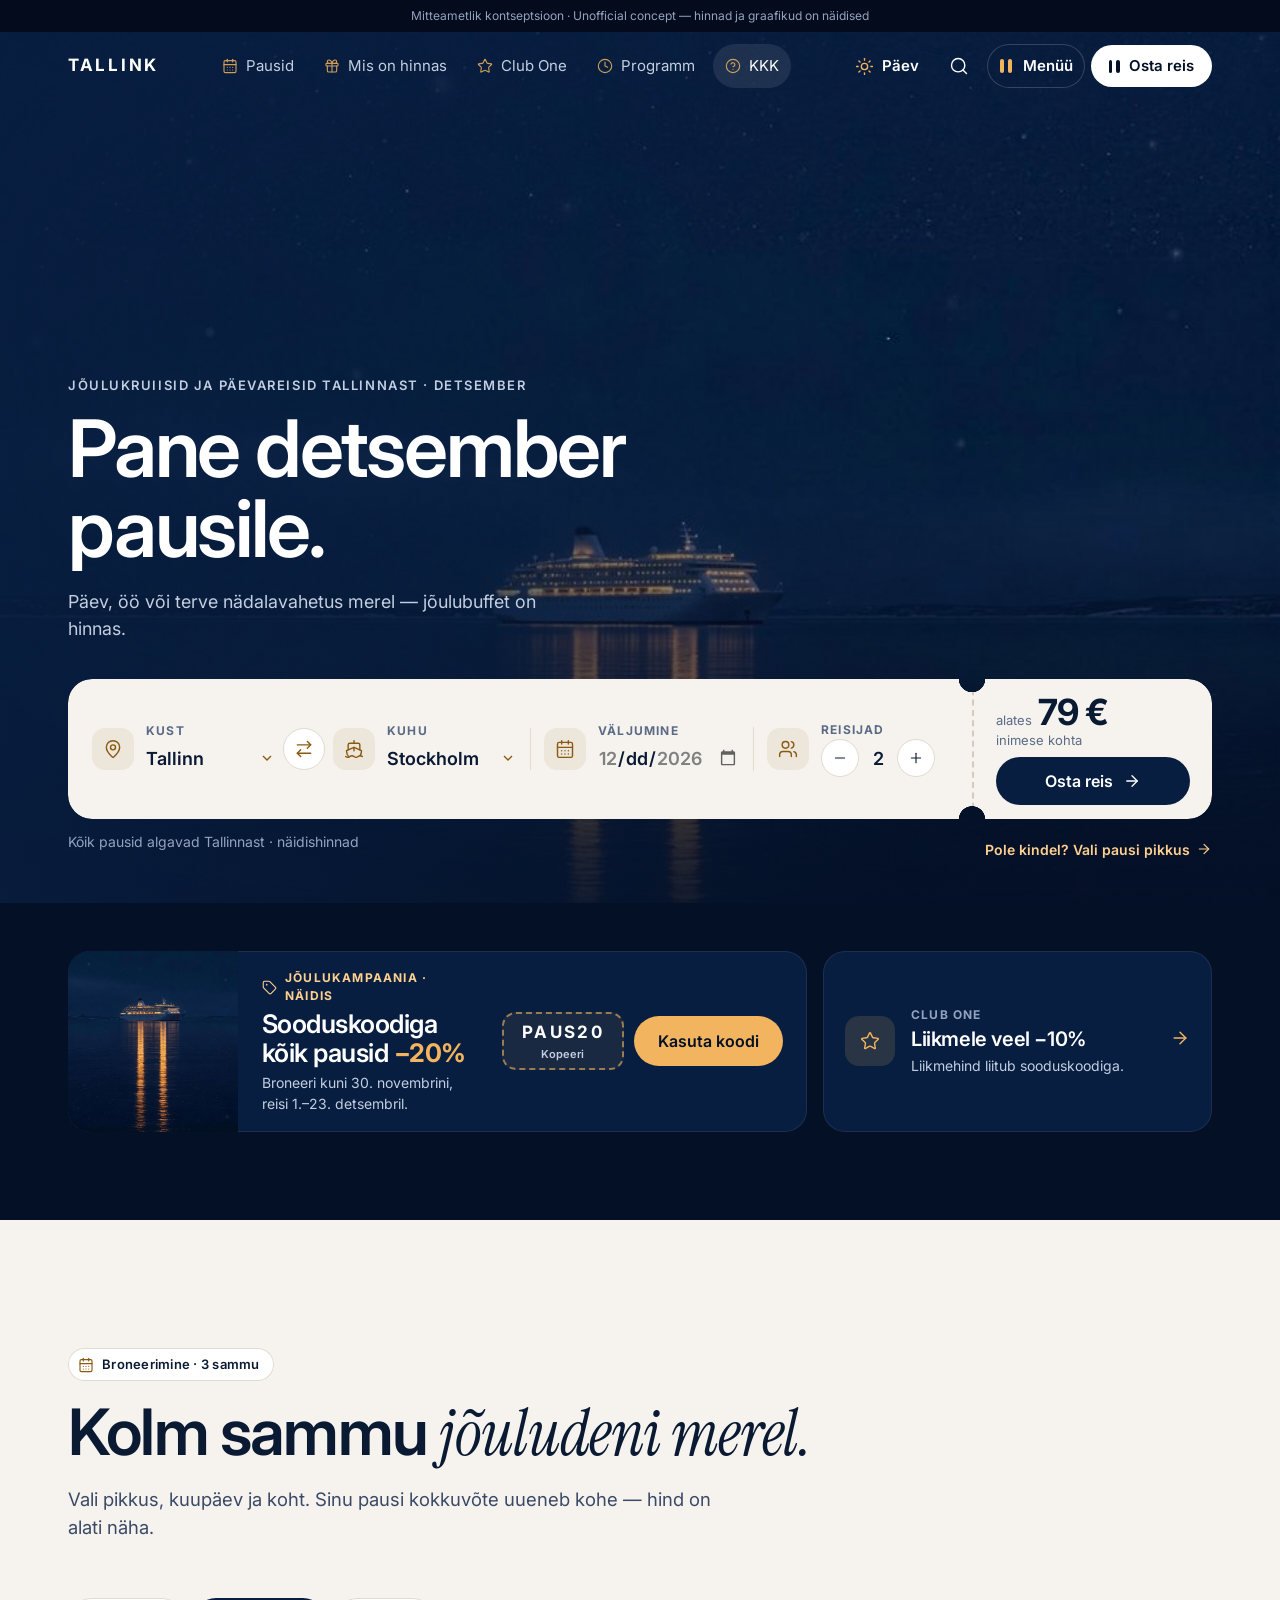
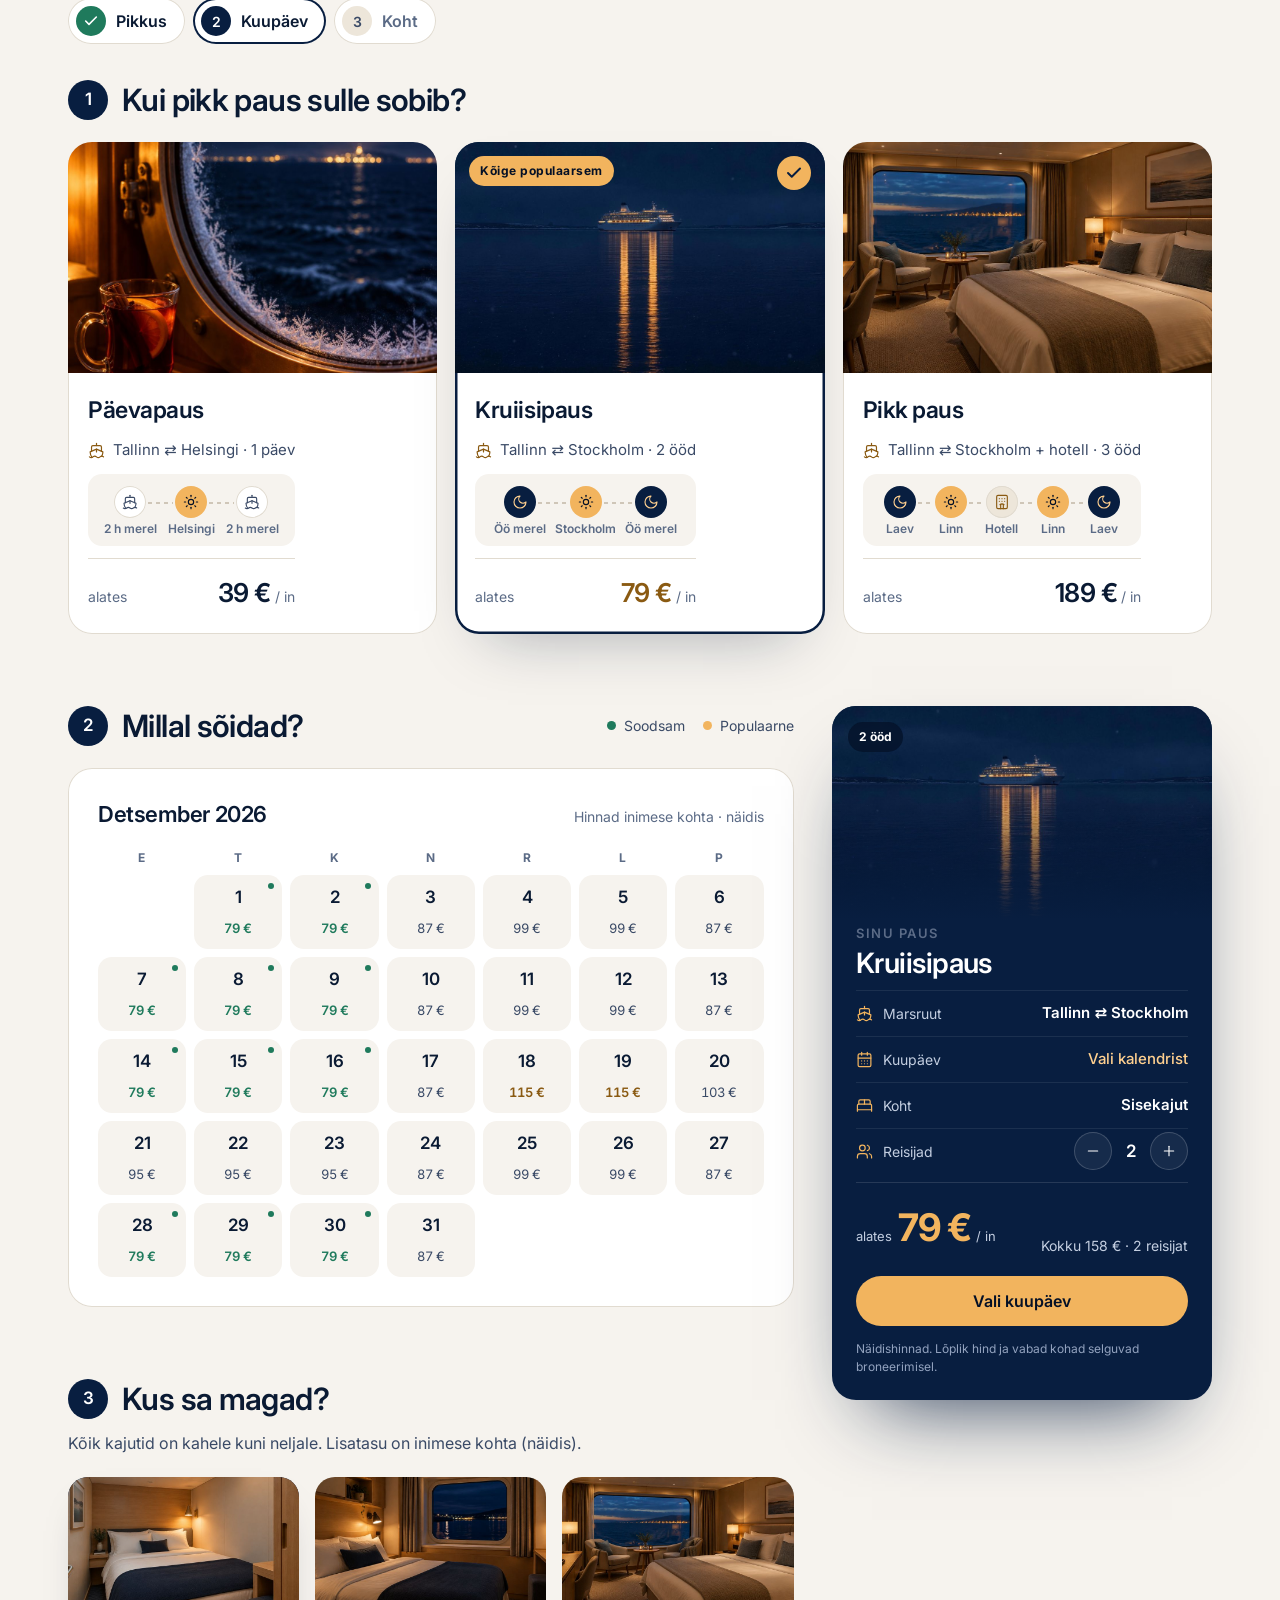
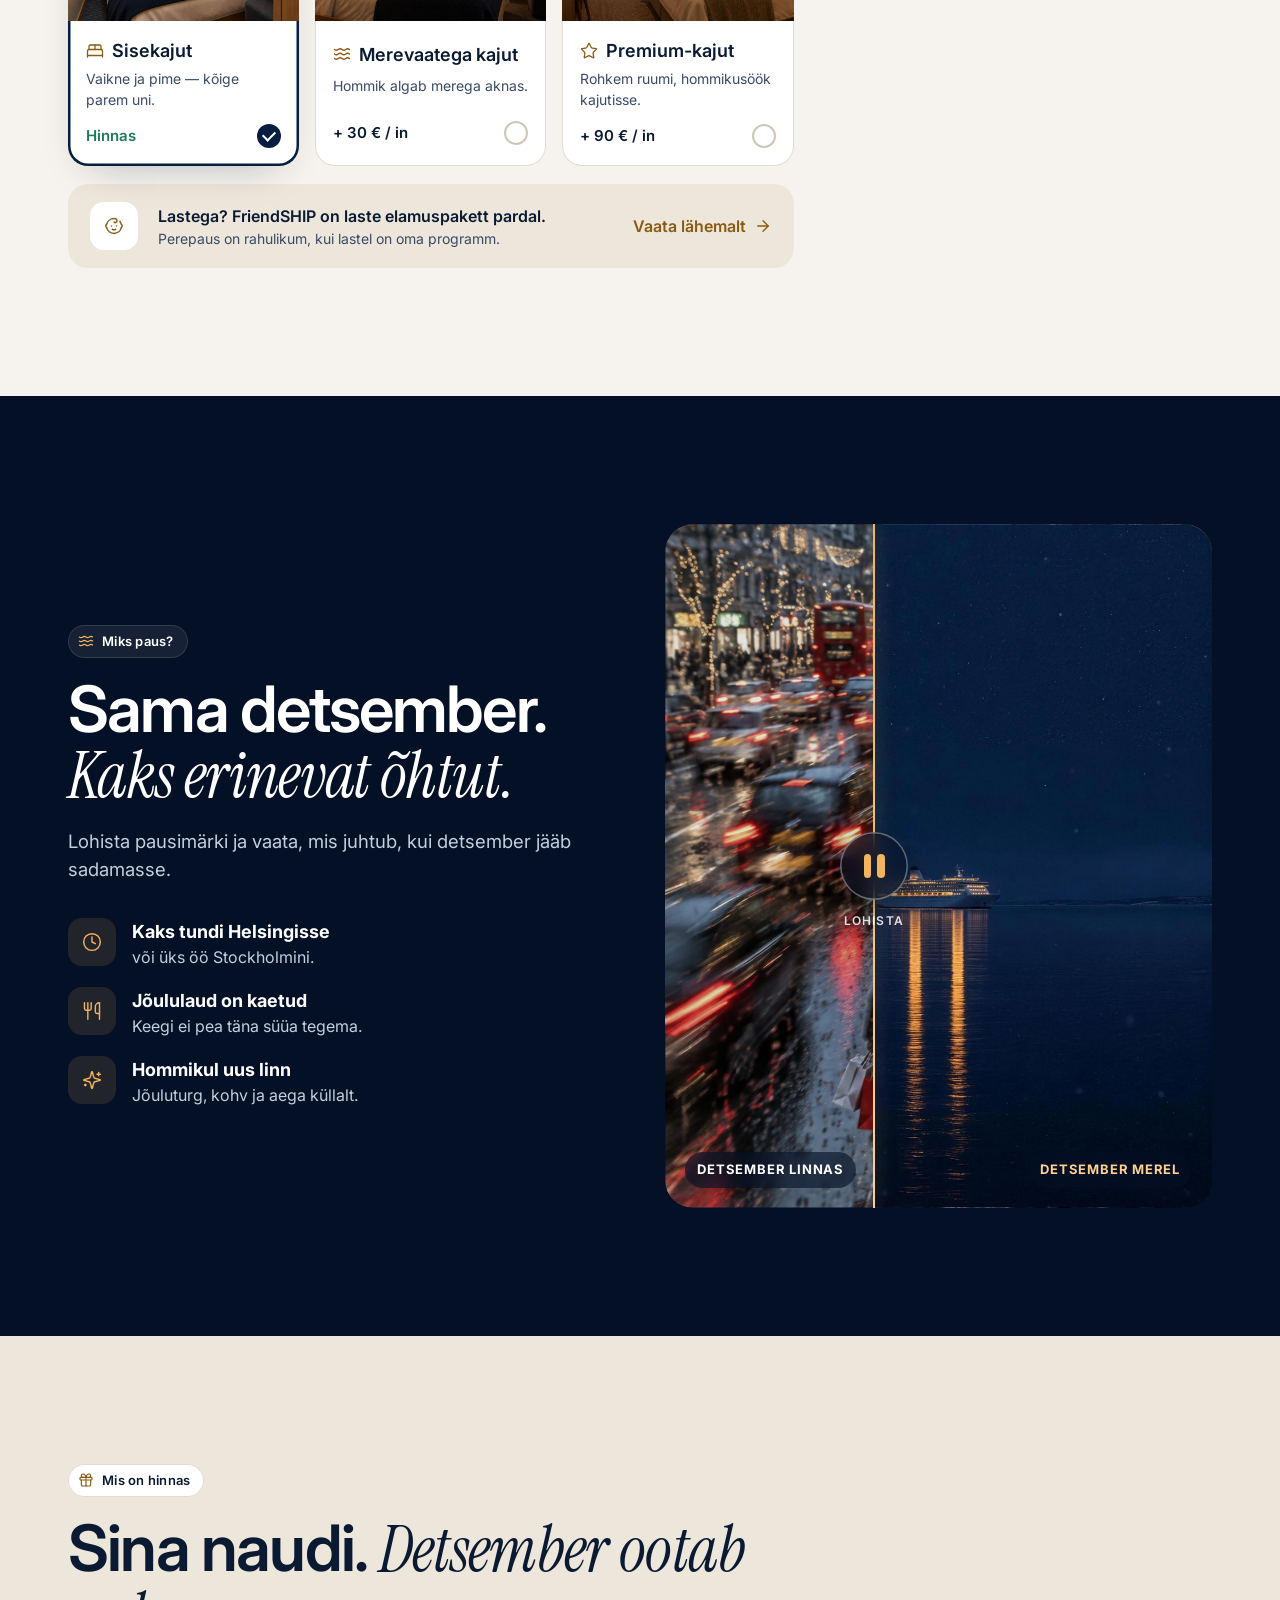
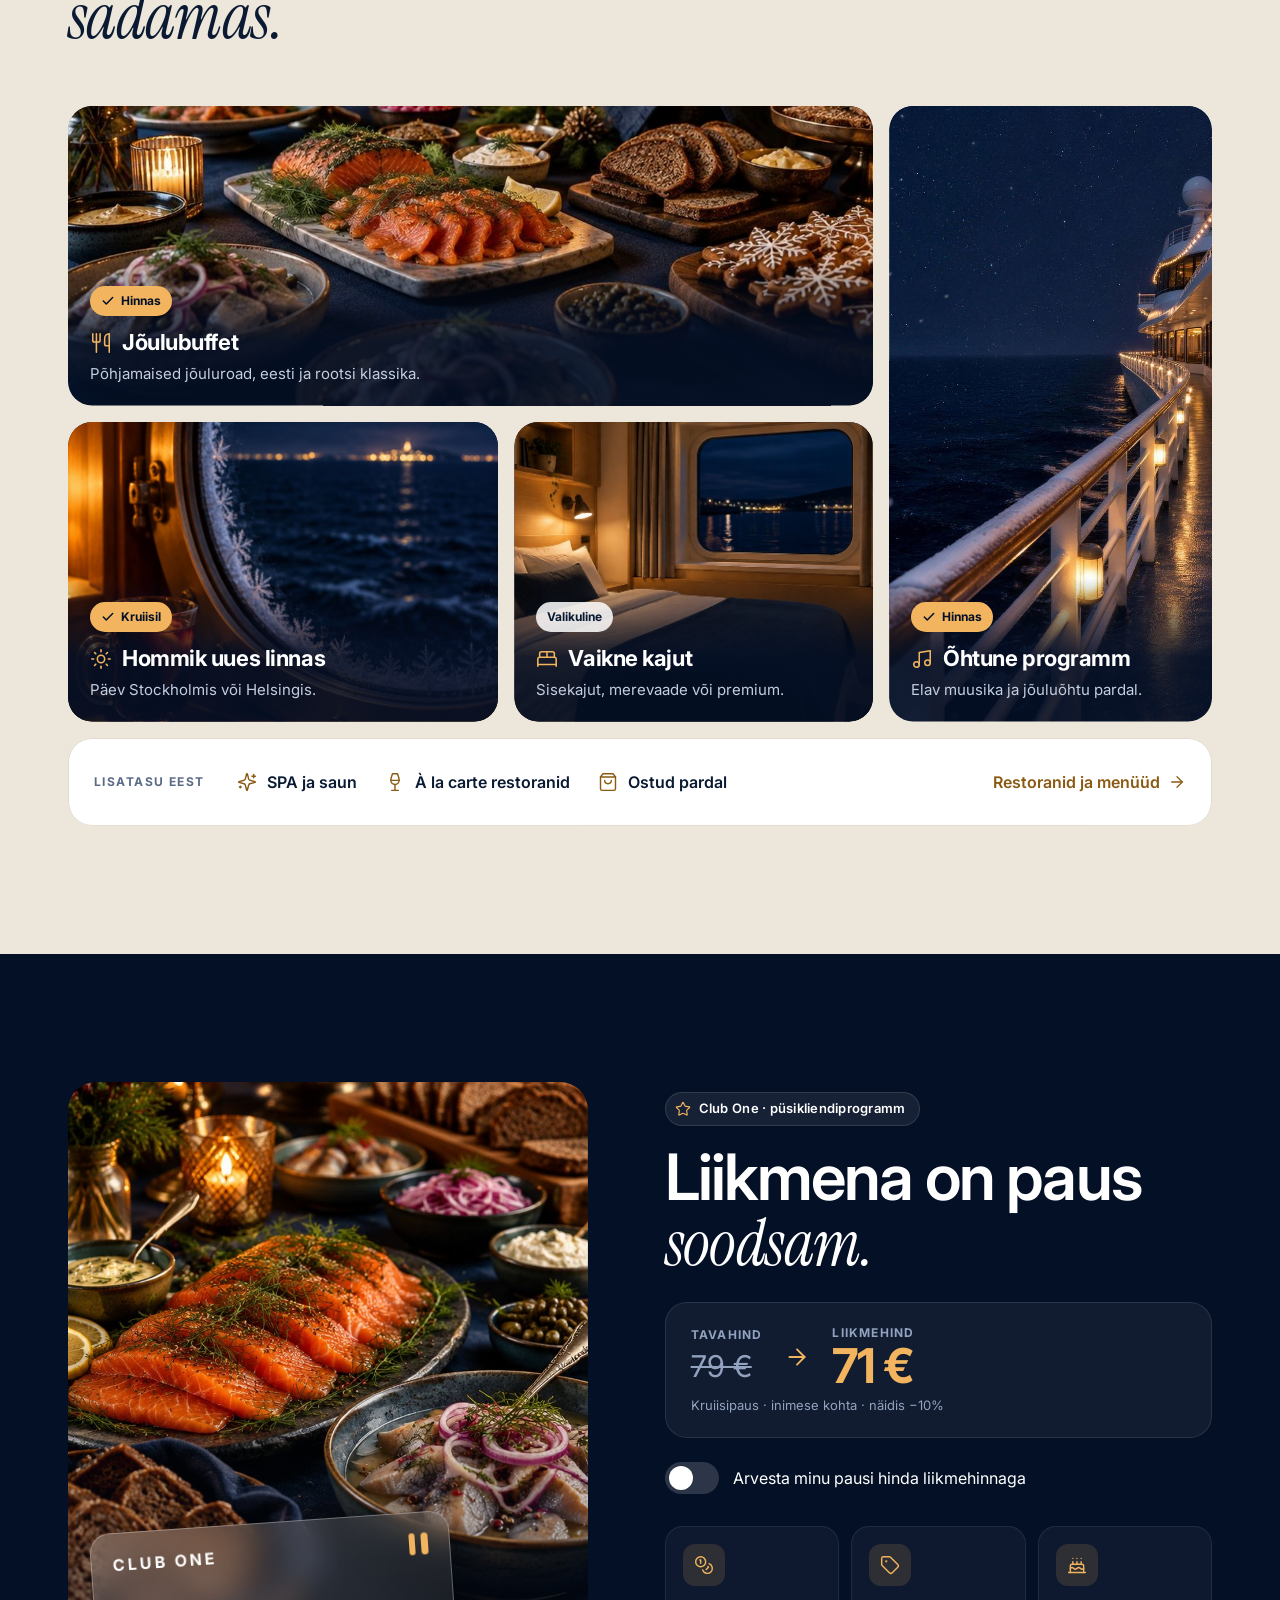
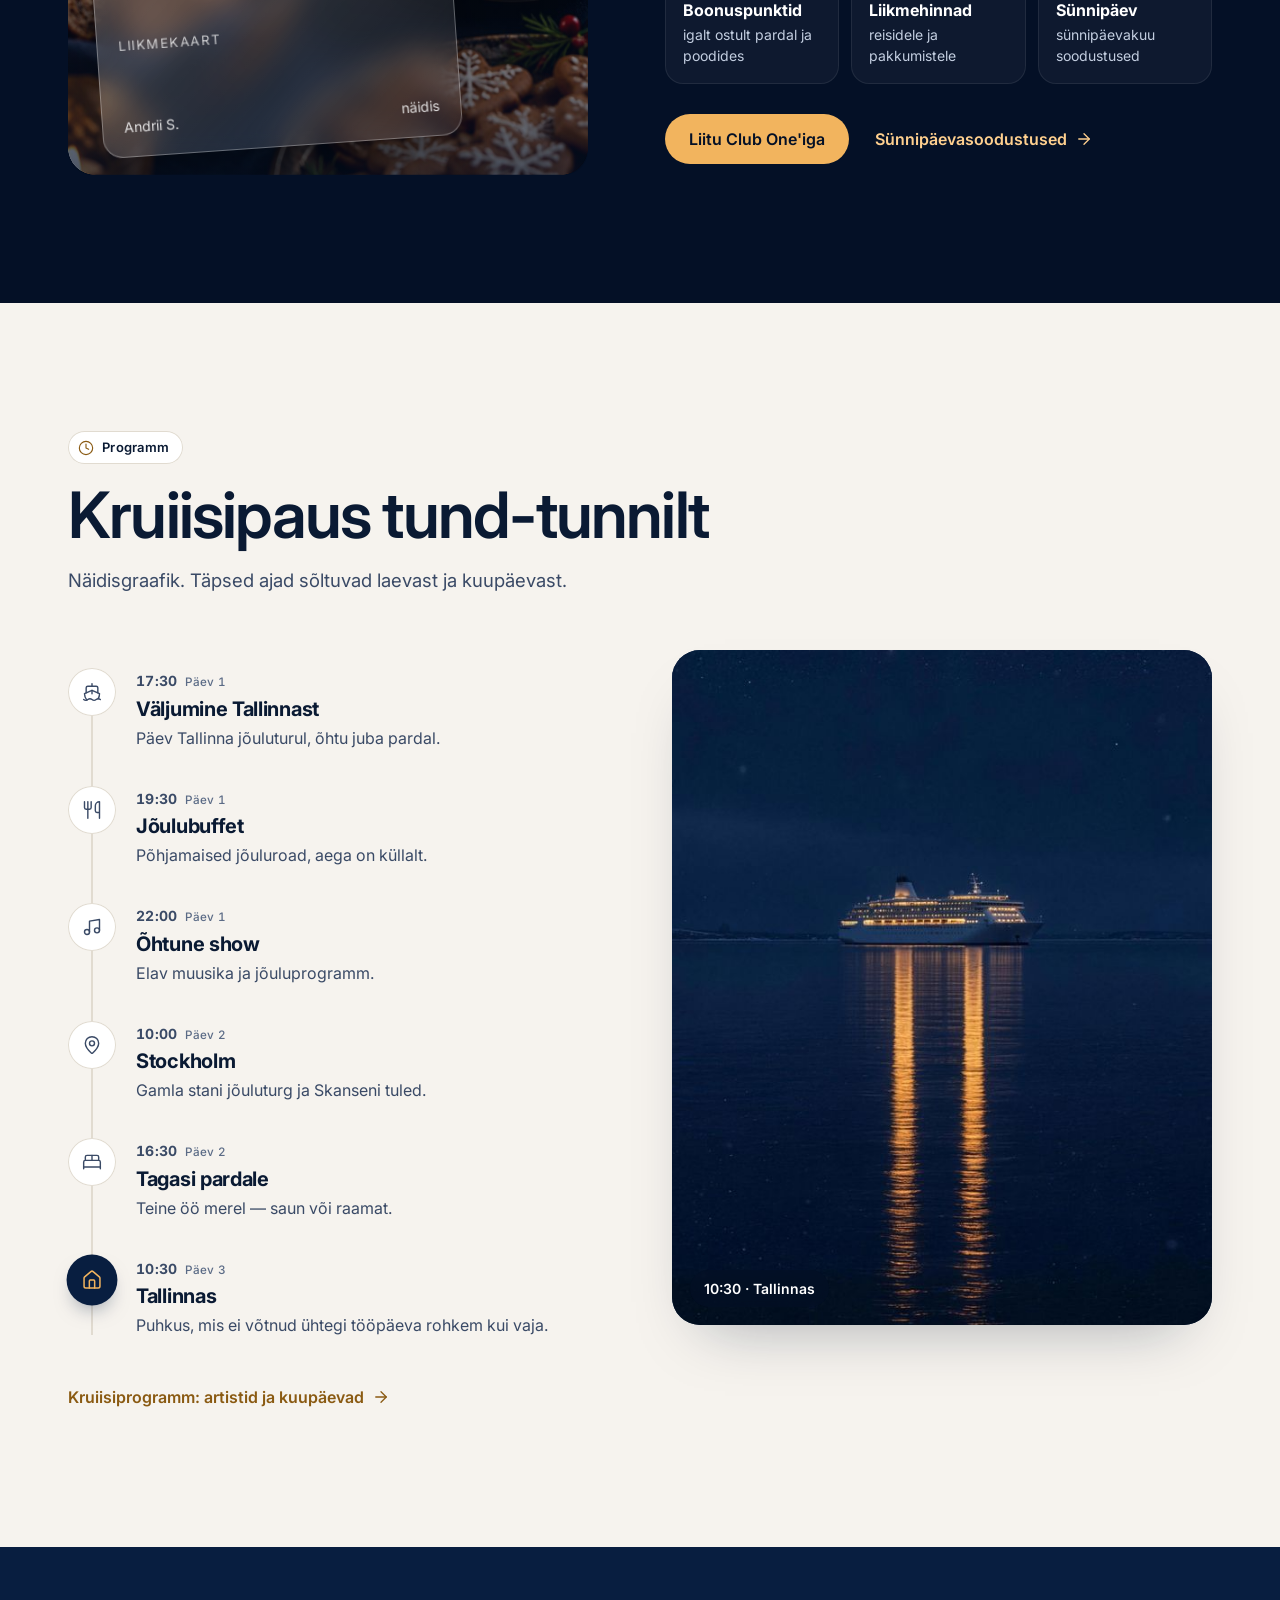
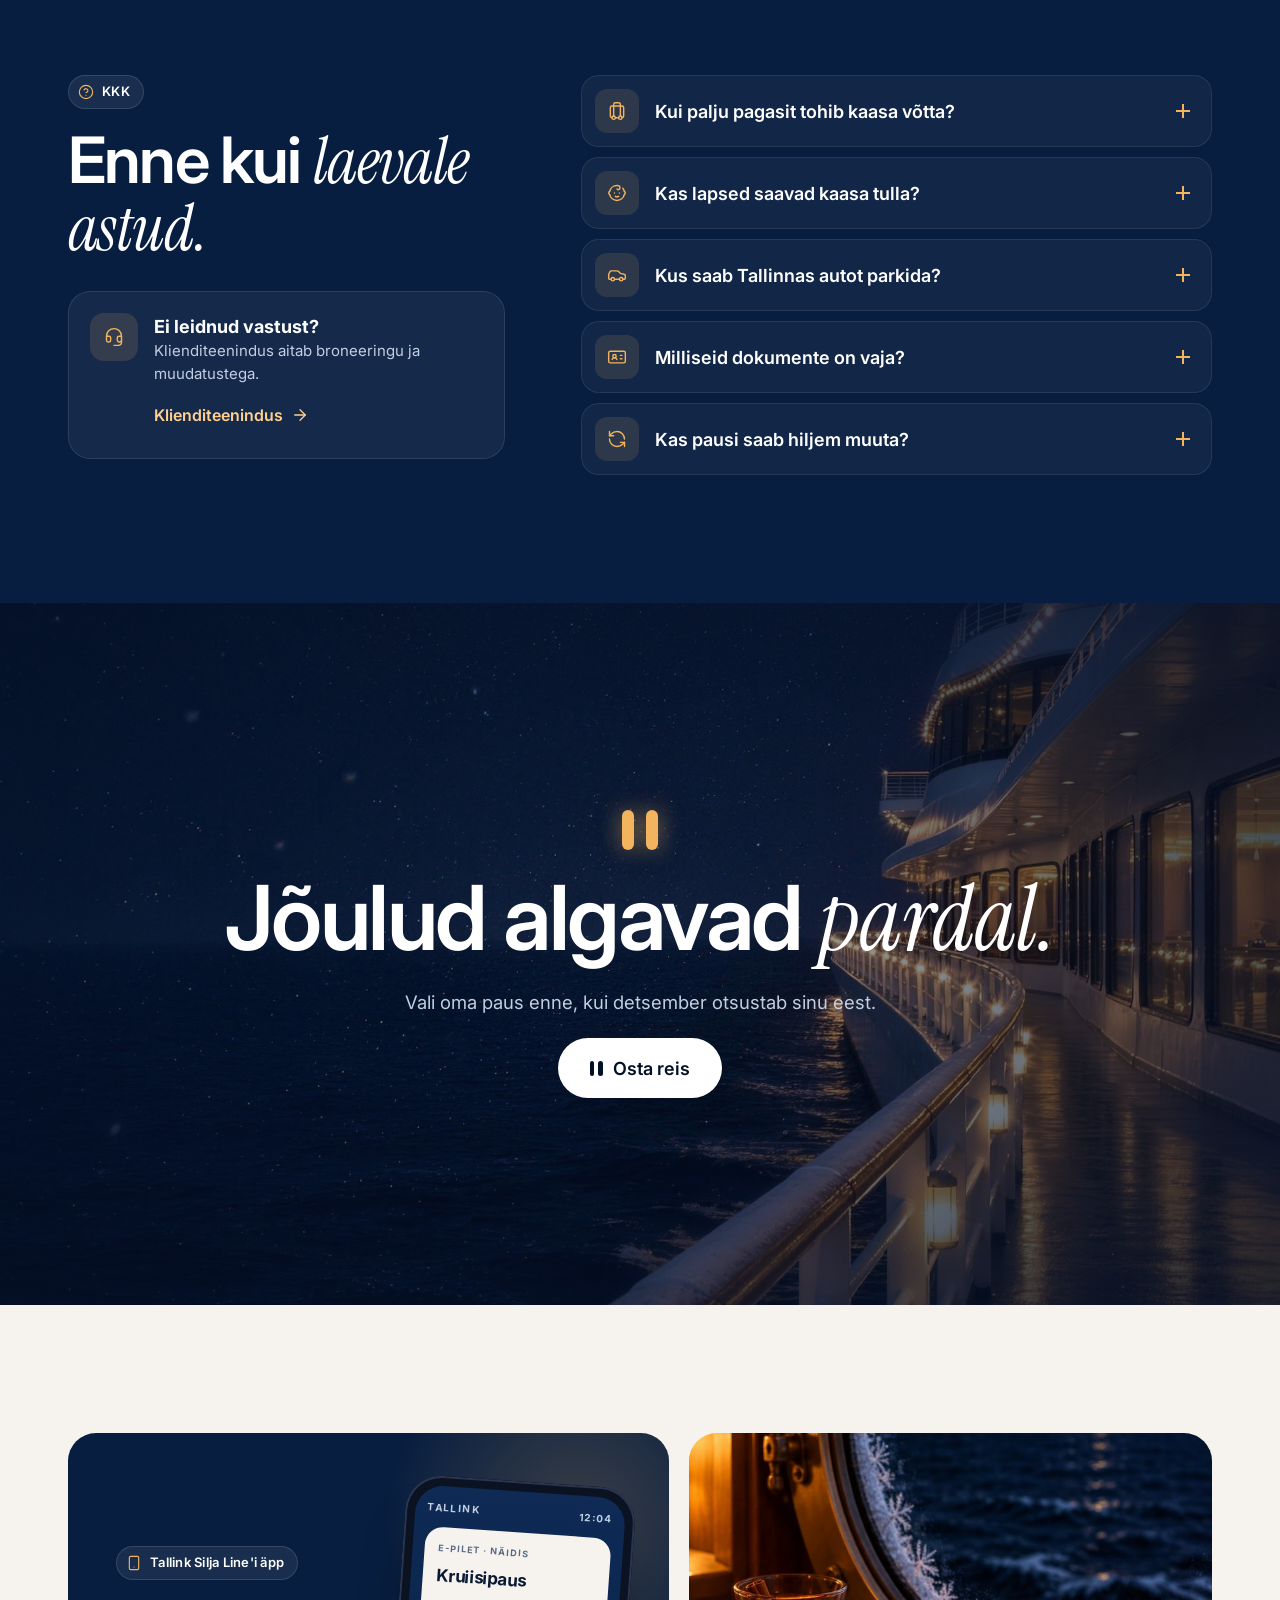
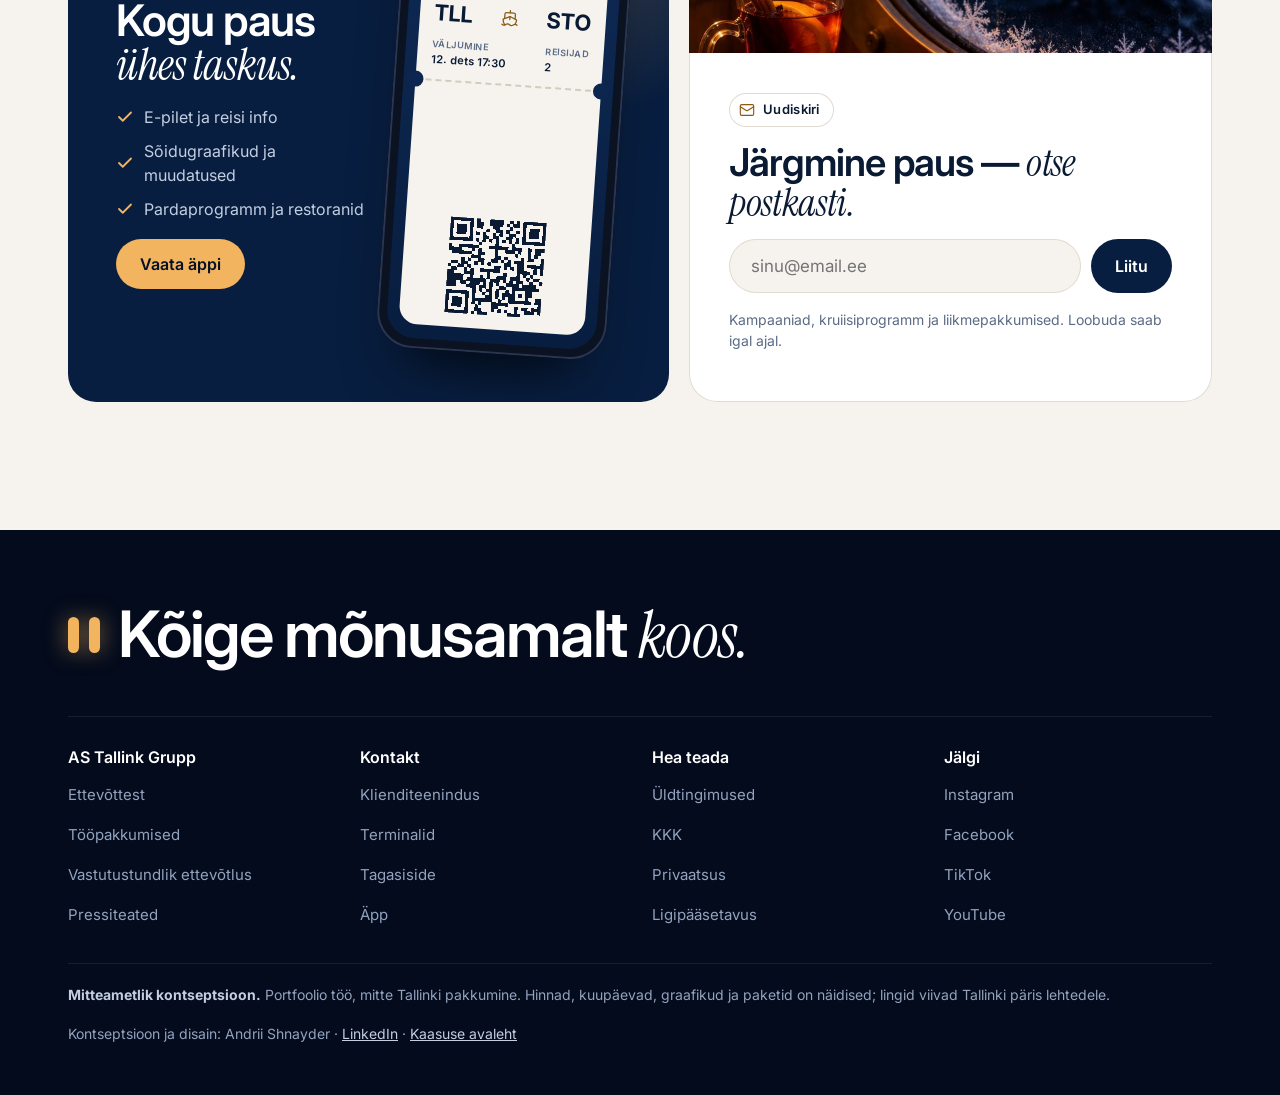
==== commit 616cf72f: "Add files via upload" ====
--- a/07-maandumisleht/index.html
+++ b/07-maandumisleht/index.html
@@ -10,6 +10,9 @@
 <meta property="og:description" content="Vali oma paus: päevareis, kruiis või pikk paus. Portfoolio töö, mitte Tallinki pakkumine.">
 <meta property="og:image" content="assets/og-1200x630.jpg">
 <meta name="theme-color" content="#081E40">
+<script>/* theme before first paint: ?theme=day|night, then saved choice; default = night */
+(function(){var t=null;try{t=new URLSearchParams(location.search).get('theme')||localStorage.getItem('paus-theme')}catch(e){}
+if(t==='day'){document.documentElement.dataset.theme='day';document.querySelector('meta[name=theme-color]').content='#F6F3EE'}})();</script>
 <link rel="preload" as="font" type="font/woff2" href="assets/fonts/inter-latin-opsz-normal.woff2" crossorigin>
 <link rel="preload" as="image" media="(min-width:701px)" imagesrcset="assets/hero-wide-1600.jpg 1600w, assets/hero-wide-2400.jpg 2400w, assets/hero-wide-2880.jpg 2880w" imagesizes="100vw">
 <link rel="preload" as="image" media="(max-width:700px)" imagesrcset="assets/hero-900.jpg 900w, assets/hero-1600.jpg 1600w" imagesizes="100vw">
@@ -80,6 +83,7 @@
       <a href="#kkk"><svg aria-hidden="true"><use href="#i-circle-help"/></svg>KKK</a>
     </nav>
     <div class="hdr__act">
+      <button class="ibtn themebtn" type="button" data-theme-toggle aria-pressed="false" aria-label="Päevane vaade" title="Päevane vaade"><svg class="i-night" aria-hidden="true"><use href="#i-sun"/></svg><svg class="i-day" aria-hidden="true"><use href="#i-moon"/></svg><span class="themebtn__t" data-theme-label>Päev</span></button>
       <button class="ibtn" type="button" aria-label="Otsi" data-menu-open="search"><svg aria-hidden="true"><use href="#i-search"/></svg></button>
       <button class="ibtn menubtn" type="button" aria-expanded="false" aria-controls="menu" data-menu-open="nav">
         <span class="menubtn__bars" aria-hidden="true"><i></i><i></i></span><span class="menubtn__t">Menüü</span>
--- a/07-maandumisleht/assets/app.css
+++ b/07-maandumisleht/assets/app.css
@@ -682,3 +682,128 @@
   .day{min-height:62px}
   .pk__img{aspect-ratio:16/8}
 }
+
+/* ================= THEME SWITCH ================= */
+.themebtn{gap:8px}
+.themebtn svg{width:19px;height:19px;color:var(--amber);transition:transform .6s var(--out)}
+.themebtn:hover svg{transform:rotate(-20deg)}
+.themebtn .i-day{display:none}
+:root[data-theme="day"] .themebtn .i-day{display:block}
+:root[data-theme="day"] .themebtn .i-night{display:none}
+.themebtn__t{font-size:15px}
+@media(max-width:1180px){.themebtn__t{display:none}}
+::view-transition-old(root),::view-transition-new(root){animation:none;mix-blend-mode:normal}
+
+/* ================= DAY THEME — winter morning on the Baltic =================
+   Night sections become cool "frost", cards turn white, amber text becomes amberInk for contrast.
+   Photo zones (hero, final, photo tiles) stay night: they are the campaign's key visuals. */
+:root[data-theme="day"]{--frost:#E7EDF4;--frost2:#D6E0EC;--dline:rgba(10,26,51,.1);color-scheme:light}
+:root[data-theme="day"] body{background:var(--paper);color:var(--ink)}
+:root[data-theme="day"] :focus-visible{outline-color:var(--amberInk)}
+:root[data-theme="day"] :is(.hero,.final) :focus-visible{outline-color:var(--amber)}
+:root[data-theme="day"] .ribbon{background:var(--frost2);color:var(--ink2)}
+
+/* header: white over the hero photo, ink once solid */
+:root[data-theme="day"] .hdr{color:#fff}
+:root[data-theme="day"] .hdr.is-solid{color:var(--ink);background:rgba(246,243,238,.9);box-shadow:0 1px 0 var(--dline)}
+:root[data-theme="day"] .hdr.is-solid .hdr__nav a{color:var(--ink2)}
+:root[data-theme="day"] .hdr.is-solid .hdr__nav a svg,:root[data-theme="day"] .hdr.is-solid .themebtn svg{color:var(--amberInk)}
+:root[data-theme="day"] .hdr.is-solid .hdr__nav a:hover,:root[data-theme="day"] .hdr.is-solid .hdr__nav a.is-on{color:var(--ink);background:rgba(10,26,51,.06)}
+:root[data-theme="day"] .hdr.is-solid .ibtn:hover{background:rgba(10,26,51,.06)}
+:root[data-theme="day"] .hdr.is-solid .menubtn{box-shadow:inset 0 0 0 1px rgba(10,26,51,.2)}
+:root[data-theme="day"] .hdr.is-solid .menubtn__bars i{background:var(--amberInk)}
+:root[data-theme="day"] .hdr.is-solid .hdr__book{background:var(--n800);color:#fff}
+
+/* photo zones keep their own light-on-dark text */
+:root[data-theme="day"] :is(.hero,.final,.club__media,.phone,.cmp){color:#fff}
+
+/* generic: plain white buttons turn navy on light ground */
+:root[data-theme="day"] :is(.offers,.sec,.mbar,.dlg) .btn:not(.btn--amber):not(.btn--navy):not(.btn--ghost){background:var(--n800);color:#fff}
+:root[data-theme="day"] :is(.offers,.sec,.mbar,.dlg) .btn:not(.btn--amber):not(.btn--navy):not(.btn--ghost):hover{background:var(--n700)}
+:root[data-theme="day"] .btn--ghost{color:var(--ink);box-shadow:inset 0 0 0 1px rgba(10,26,51,.22)}
+:root[data-theme="day"] .btn--ghost:hover{box-shadow:inset 0 0 0 1px var(--ink)}
+:root[data-theme="day"] :is(.offers,.sec--night,.sec--navy,.summary) .tlink:not(.tlink--ink){color:var(--amberInk)}
+
+/* night & navy sections → frost */
+:root[data-theme="day"] :is(.offers,.sec--night,.sec--navy){background:var(--frost);color:var(--ink)}
+:root[data-theme="day"] .sec--navy{background:#EEF2F7}
+:root[data-theme="day"] :is(.sec--night,.sec--navy) .lead{color:var(--ink2)}
+:root[data-theme="day"] :is(.sec--night,.sec--navy) .eyebrow{color:var(--ink3)}
+:root[data-theme="day"] .sec .chip--dark{background:#fff;color:var(--ink);box-shadow:inset 0 0 0 1px var(--dline)}
+:root[data-theme="day"] .sec .chip--dark svg{color:var(--amberInk)}
+:root[data-theme="day"] :is(.why__ico,.offer__ico,.perks__ico,.help__ico,.faq__ico){background:rgba(242,180,94,.22);color:var(--amberInk)}
+
+/* offers */
+:root[data-theme="day"] .offer{background:#fff;color:var(--ink);box-shadow:inset 0 0 0 1px var(--dline)}
+:root[data-theme="day"] .offer--club:hover{background:#fff;box-shadow:inset 0 0 0 1px var(--dline),var(--sh2)}
+:root[data-theme="day"] .offer--code.is-applied{box-shadow:inset 0 0 0 2px var(--amberInk)}
+:root[data-theme="day"] .offer__k,:root[data-theme="day"] .offer__t b,:root[data-theme="day"] .offer__go{color:var(--amberInk)}
+:root[data-theme="day"] .offer--club .offer__k,:root[data-theme="day"] .offer__d{color:var(--ink2)}
+:root[data-theme="day"] .code{color:var(--ink);border-color:rgba(138,90,18,.45);background:rgba(242,180,94,.12)}
+:root[data-theme="day"] .code:hover{border-color:var(--amberInk);background:rgba(242,180,94,.22)}
+:root[data-theme="day"] .code small{color:var(--ink3)}
+
+/* booking summary */
+:root[data-theme="day"] .summary__card{background:#fff;color:var(--ink);box-shadow:inset 0 0 0 1px var(--line),var(--sh)}
+:root[data-theme="day"] .summary__img::after{background:linear-gradient(180deg,rgba(255,255,255,0) 55%,#fff)}
+:root[data-theme="day"] .summary__badge{color:#fff}
+:root[data-theme="day"] .summary .eyebrow{color:var(--ink3)}
+:root[data-theme="day"] .summary__dl>div{border-top-color:var(--line)}
+:root[data-theme="day"] .summary__price{border-top-color:var(--line)}
+:root[data-theme="day"] .summary__dl dt,:root[data-theme="day"] .summary__pp small,:root[data-theme="day"] .summary__total{color:var(--ink2)}
+:root[data-theme="day"] .summary__note{color:var(--ink3)}
+:root[data-theme="day"] .summary__dl dt svg,:root[data-theme="day"] .summary__dl dd.is-empty,:root[data-theme="day"] .summary__pp b,
+:root[data-theme="day"] .sumcode,:root[data-theme="day"] .summary__club{color:var(--amberInk)}
+:root[data-theme="day"] .sumcode__x{background:var(--sand);color:var(--ink)}
+:root[data-theme="day"] .stepper--dark button{border-color:var(--line);background:#fff;color:var(--ink)}
+:root[data-theme="day"] .stepper--dark button:hover{background:var(--sand)}
+
+/* why / compare */
+:root[data-theme="day"] .why__list div>span{color:var(--ink2)}
+:root[data-theme="day"] .cmp,:root[data-theme="day"] .club__media{box-shadow:0 40px 80px -44px rgba(10,26,51,.55)}
+
+/* club */
+:root[data-theme="day"] .save,:root[data-theme="day"] .perks li{background:#fff;box-shadow:inset 0 0 0 1px var(--dline)}
+:root[data-theme="day"] .save__col small,:root[data-theme="day"] .save__col s,:root[data-theme="day"] .save__note{color:var(--ink3)}
+:root[data-theme="day"] .save__col b,:root[data-theme="day"] .save__arrow{color:var(--amberInk)}
+:root[data-theme="day"] .perks span:last-child{color:var(--ink2)}
+:root[data-theme="day"] .toggle__ui{background:rgba(10,26,51,.18)}
+:root[data-theme="day"] .toggle input:focus-visible+.toggle__ui{outline-color:var(--amberInk)}
+
+/* faq */
+:root[data-theme="day"] .help{background:#fff;box-shadow:inset 0 0 0 1px var(--dline)}
+:root[data-theme="day"] .help div>span{color:var(--ink2)}
+:root[data-theme="day"] .faq__list details{background:#fff;box-shadow:inset 0 0 0 1px var(--dline)}
+:root[data-theme="day"] .faq__list details[open]{background:#fff;box-shadow:inset 0 0 0 1px var(--dline),var(--sh2)}
+:root[data-theme="day"] .faq__list summary::after{background:linear-gradient(var(--amberInk),var(--amberInk)) center/14px 2px no-repeat,linear-gradient(var(--amberInk),var(--amberInk)) center/2px 14px no-repeat}
+:root[data-theme="day"] .faq__list details p{color:var(--ink2)}
+
+/* app card */
+:root[data-theme="day"] .appx{background:var(--frost);color:var(--ink)}
+:root[data-theme="day"] .appx::before{background:radial-gradient(circle,rgba(242,180,94,.3),transparent 65%)}
+:root[data-theme="day"] .ticks li{color:var(--ink2)}
+:root[data-theme="day"] .ticks svg{color:var(--amberInk)}
+:root[data-theme="day"] .phone{box-shadow:inset 0 0 0 2px #2A3550,0 40px 60px -34px rgba(10,26,51,.55)}
+
+/* footer */
+:root[data-theme="day"] .ftr{background:var(--frost2);color:var(--ink2)}
+:root[data-theme="day"] .ftr__motto p,:root[data-theme="day"] .ftr__h{color:var(--ink)}
+:root[data-theme="day"] .ftr .pause--glow{color:var(--amberInk)}
+:root[data-theme="day"] .ftr .pause--glow i{box-shadow:none}
+:root[data-theme="day"] .ftr__cols,:root[data-theme="day"] .ftr__legal{border-top-color:rgba(10,26,51,.12)}
+:root[data-theme="day"] .ftr__cols a{color:var(--ink2)}
+:root[data-theme="day"] .ftr__cols a:hover{color:var(--ink)}
+:root[data-theme="day"] .ftr__legal{color:var(--ink3)}
+:root[data-theme="day"] .ftr__legal b,:root[data-theme="day"] .ftr__legal a{color:var(--ink2)}
+
+/* mobile bar + dialog */
+:root[data-theme="day"] .mbar{background:rgba(246,243,238,.95);color:var(--ink);border-top-color:var(--line)}
+:root[data-theme="day"] .mbar__txt span{color:var(--ink2)}
+:root[data-theme="day"] .dlg{background:#fff;color:var(--ink);box-shadow:0 40px 100px -30px rgba(10,26,51,.45)}
+:root[data-theme="day"] .dlg::backdrop{background:rgba(10,26,51,.4)}
+:root[data-theme="day"] .dlg .eyebrow{color:var(--ink3)}
+:root[data-theme="day"] .dlg__dl div{border-top-color:var(--line)}
+:root[data-theme="day"] .dlg__dl dt{color:var(--ink2)}
+:root[data-theme="day"] .dlg__sum dd{color:var(--amberInk)}
+:root[data-theme="day"] .dlg__note{color:var(--ink3)}
+:root[data-theme="day"] .club__media{background:var(--n800)}
